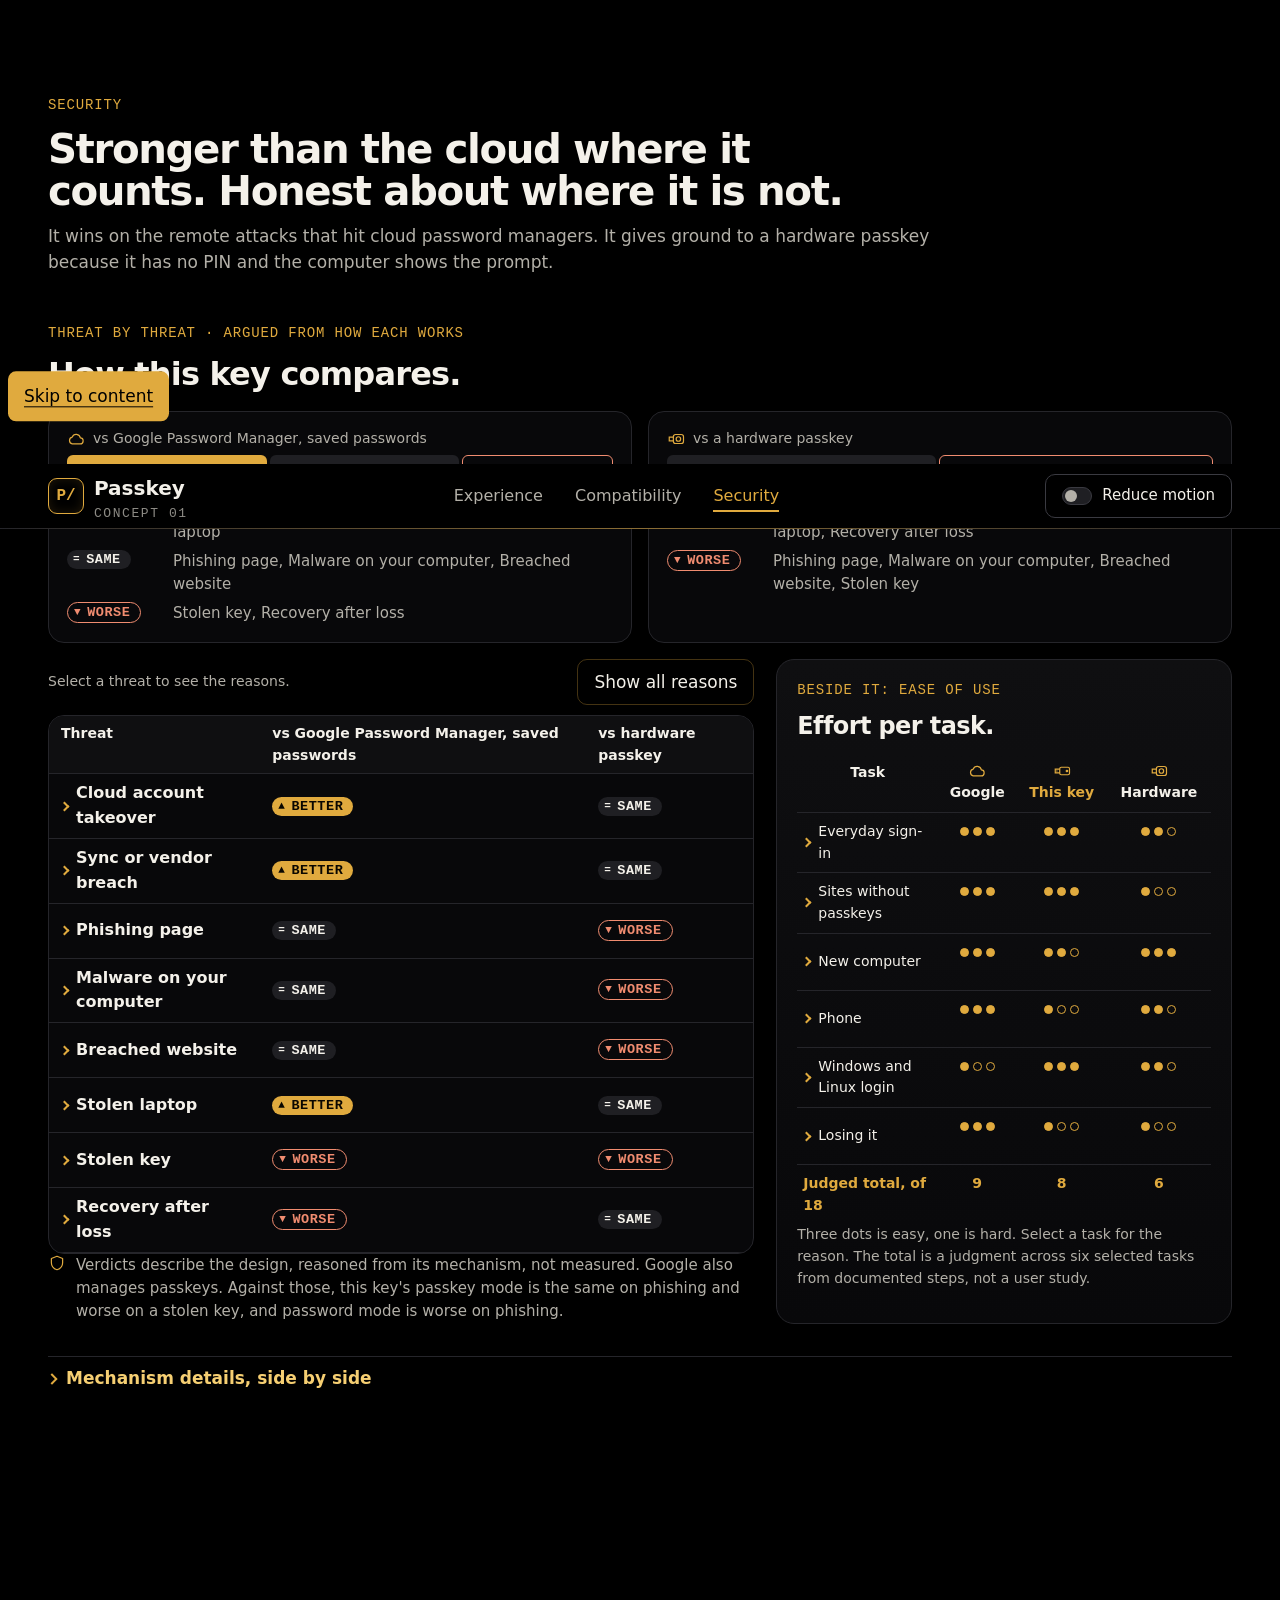
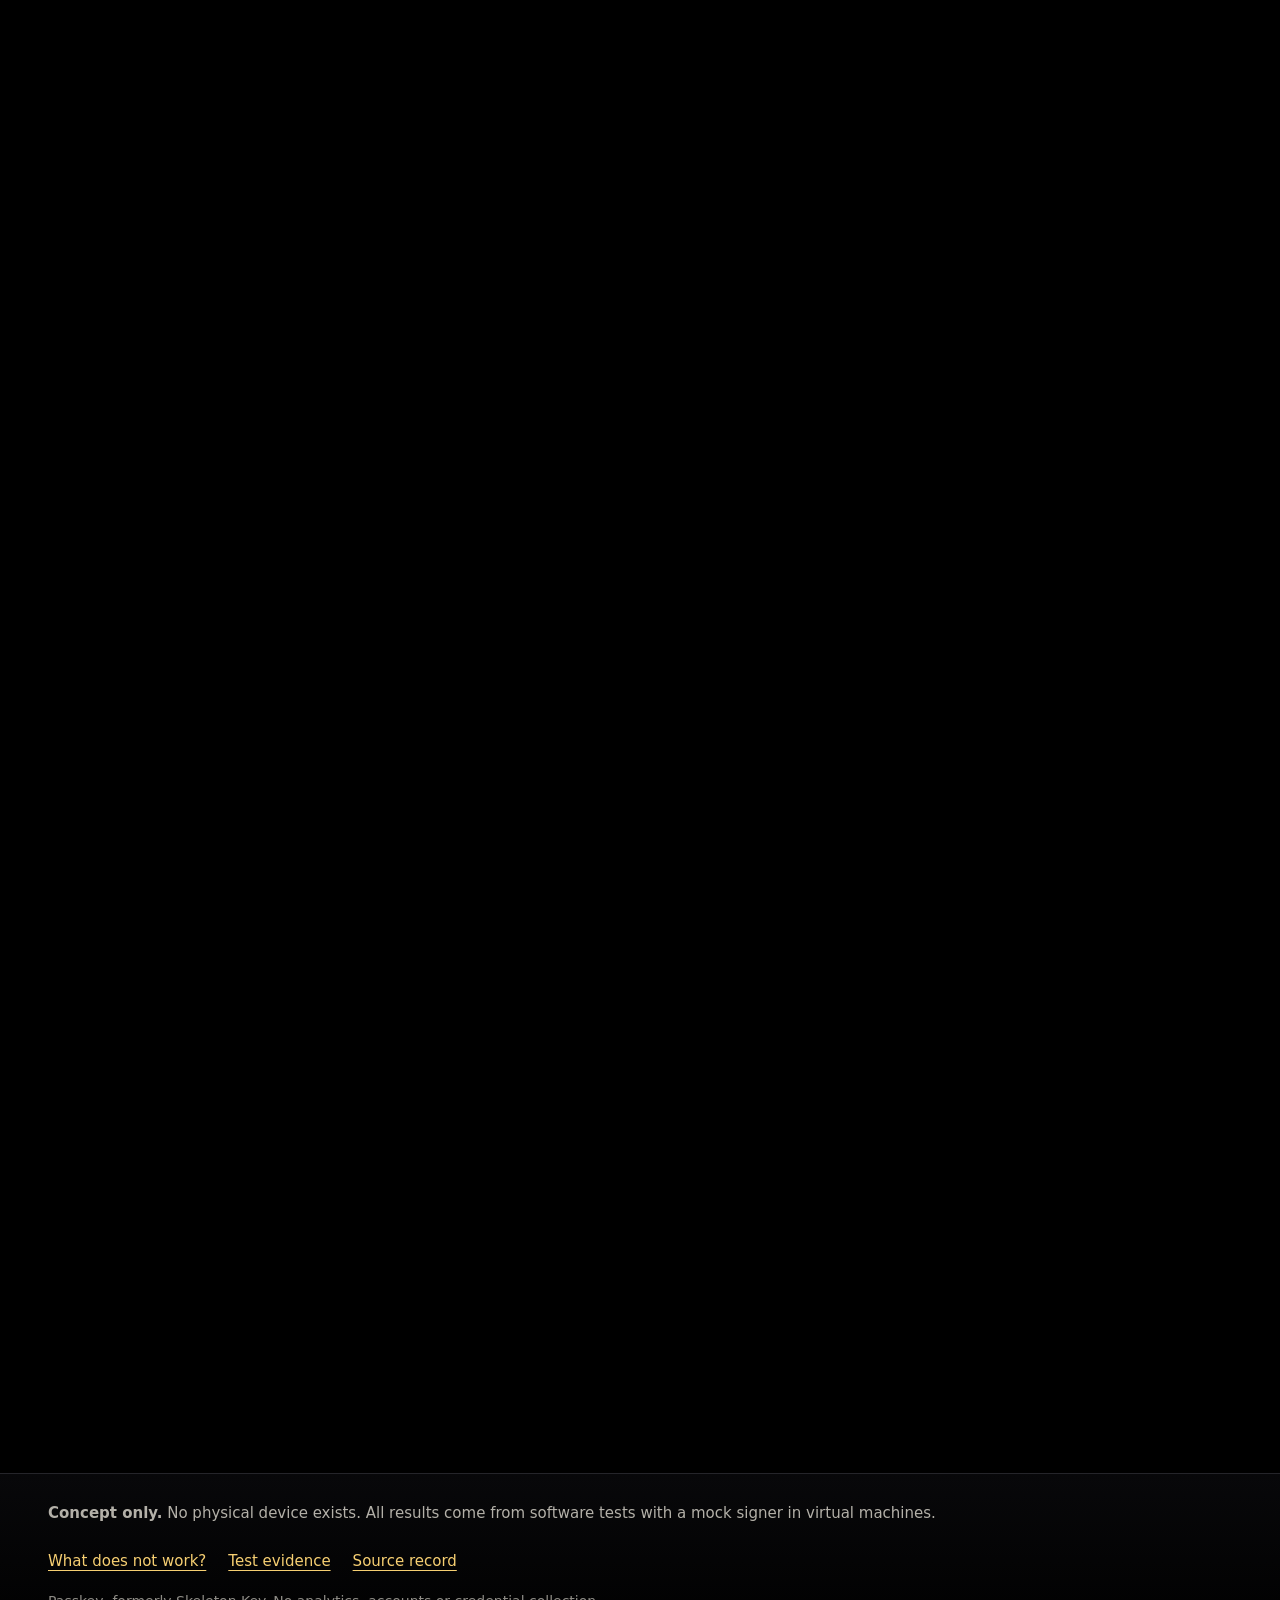
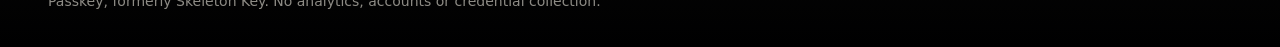
==== architecture.html @ d46071f1 "Publish reviewed Passkey concept site with gold USB favicon Co-Authored-By: GPT-6.1 Sol <noreply@ope" ====
<!doctype html>
<html lang="en"><head><meta charset="utf-8"><meta name="viewport" content="width=device-width,initial-scale=1"><meta name="color-scheme" content="dark"><meta http-equiv="Content-Security-Policy" content="default-src 'none'; img-src 'self' data:; style-src 'self'; script-src 'self' 'sha256-HjDVeatQqzeTIyRO6r7xPxtxih8Wdf2N7pAvuCn+iWc='; connect-src 'none'; base-uri 'none'; form-action 'none'"><title>Page moved | Passkey</title><meta name="description" content="This page has moved."><link rel="canonical" href="https://iankengott.github.io/passkey-site/security.html"><meta name="robots" content="noindex,follow"><meta property="og:type" content="website"><meta property="og:site_name" content="Passkey · Skeleton Key"><meta property="og:title" content="Page moved | Passkey"><meta property="og:description" content="This page has moved."><meta property="og:url" content="https://iankengott.github.io/passkey-site/security.html"><meta property="og:image" content="https://iankengott.github.io/passkey-site/assets/tiny.png"><meta property="og:image:alt" content="Proposed Passkey USB login assistant, formerly Skeleton Key"><meta name="twitter:card" content="summary_large_image"><meta name="twitter:title" content="Page moved | Passkey"><meta name="twitter:description" content="This page has moved."><meta name="twitter:image" content="https://iankengott.github.io/passkey-site/assets/tiny.png"><script type="application/ld+json">{"@context":"https://schema.org","@type":"WebPage","name":"Page moved | Passkey","url":"https://iankengott.github.io/passkey-site/security.html","description":"This page has moved."}</script><link rel="icon" type="image/svg+xml" href="assets/favicon.svg?v=1"><link rel="icon" type="image/png" sizes="32x32" href="assets/favicon-32.png?v=1"><link rel="shortcut icon" href="favicon.ico?v=1"><link rel="apple-touch-icon" sizes="180x180" href="assets/apple-touch-icon.png"><meta name="theme-color" content="#0a0a0c"><link rel="stylesheet" href="assets/site.css"><link rel="stylesheet" href="assets/data.css"><script src="assets/site.js" defer></script></head><body data-redirect="security.html#flow">
<svg class="sprite" aria-hidden="true" focusable="false"><defs>
<symbol id="i-win" viewBox="0 0 24 24"><path fill="currentColor" d="M3 5.2 10.6 4v7.4H3zm8.6-1.3L21 2.5v8.9h-9.4zM3 12.6h7.6V20L3 18.8zm8.6 0H21v8.9l-9.4-1.4z"/></symbol>
<symbol id="i-linux" viewBox="0 0 24 24"><g fill="none" stroke="currentColor" stroke-width="1.6" stroke-linejoin="round"><path d="M12 2.8c-2.3 0-3.6 1.9-3.6 4.3 0 1.6-.6 2.7-1.7 4.2-1.3 1.8-2.3 3.9-2.1 6.1.1 1.2.8 2.4 2.4 3 1.6.6 3 .9 5 .9s3.4-.3 5-.9c1.6-.6 2.3-1.8 2.4-3 .2-2.2-.8-4.3-2.1-6.1-1.1-1.5-1.7-2.6-1.7-4.2 0-2.4-1.3-4.3-3.6-4.3z"/><path d="M9.5 12.5c0 3 1 6 2.5 6s2.5-3 2.5-6"/></g><circle cx="10.5" cy="7" r=".9" fill="currentColor"/><circle cx="13.5" cy="7" r=".9" fill="currentColor"/><path fill="currentColor" d="M10.6 9h2.8L12 10.6z"/></symbol>
<symbol id="i-chrome" viewBox="0 0 24 24"><g fill="none" stroke="currentColor" stroke-width="1.6"><circle cx="12" cy="12" r="9"/><circle cx="12" cy="12" r="3.4"/><path d="M12 8.6h8.4M9.1 13.7 4.9 6.4M14.9 13.7l-4.2 7.2"/></g></symbol>
<symbol id="i-firefox" viewBox="0 0 24 24"><g fill="none" stroke="currentColor" stroke-width="1.6" stroke-linecap="round"><circle cx="12" cy="12" r="9"/><path d="M6.2 7.3c1.6-.3 2.9.2 3.6 1.2 1.6-1.7 4.6-1.4 6 .6 1.2 1.7 1 4.4-.8 5.8-2 1.6-5.2 1-6.3-1.3"/><path d="M9.8 8.5c-.6 1.1-.6 2.4.1 3.4"/></g></symbol>
<symbol id="i-apple" viewBox="0 0 24 24"><path fill="currentColor" d="M16.4 12.6c0-2.3 1.9-3.4 2-3.5-1.1-1.6-2.8-1.8-3.4-1.8-1.4-.1-2.8.9-3.5.9s-1.8-.8-3-.8C6.9 7.4 5 8.8 5 11.9c0 3.4 2.3 7.6 4 7.6.9 0 1.4-.6 2.6-.6s1.5.6 2.6.6c1.9 0 3.3-3.7 3.5-4.3-.1 0-1.9-.7-2.1-2.6zM14.3 5.8c.7-.9 1.2-2 1-3.2-1 .1-2.2.7-2.9 1.6-.6.7-1.2 1.9-1 3 1.1.1 2.2-.5 2.9-1.4z"/></symbol>
<symbol id="i-phone" viewBox="0 0 24 24"><g fill="none" stroke="currentColor" stroke-width="1.6"><rect x="6.5" y="2.5" width="11" height="19" rx="2.4"/><path d="M10.5 18.5h3"/></g></symbol>
<symbol id="i-disk" viewBox="0 0 24 24"><g fill="none" stroke="currentColor" stroke-width="1.6"><rect x="3.5" y="5" width="17" height="14" rx="2"/><circle cx="12" cy="12" r="3.2"/><path d="M12 8.8V5"/></g></symbol>
<symbol id="i-pin" viewBox="0 0 24 24"><g fill="none" stroke="currentColor" stroke-width="1.6"><rect x="4" y="9" width="16" height="11" rx="2"/><path d="M8 9V7a4 4 0 0 1 8 0v2"/><circle cx="9" cy="14.5" r=".6" fill="currentColor"/><circle cx="12" cy="14.5" r=".6" fill="currentColor"/><circle cx="15" cy="14.5" r=".6" fill="currentColor"/></g></symbol>
<symbol id="i-frame" viewBox="0 0 24 24"><g fill="none" stroke="currentColor" stroke-width="1.6"><rect x="3" y="4" width="18" height="16" rx="2"/><rect x="8" y="9" width="10" height="7" rx="1" stroke-dasharray="2 1.6"/></g></symbol>
<symbol id="i-key" viewBox="0 0 24 24"><g fill="none" stroke="currentColor" stroke-width="1.6"><rect x="9" y="7" width="13" height="10" rx="2"/><path d="M9 9.5H3v5h6"/><path d="M4.6 11h1.2M4.6 13h1.2"/><circle cx="18.6" cy="12" r="1" fill="currentColor"/></g></symbol>
<symbol id="i-hwkey" viewBox="0 0 24 24"><g fill="none" stroke="currentColor" stroke-width="1.6"><rect x="8.5" y="6" width="13.5" height="12" rx="3"/><path d="M8.5 9.5H3v5h5.5"/><circle cx="15.2" cy="12" r="3"/></g></symbol>
<symbol id="i-cloud" viewBox="0 0 24 24"><path fill="none" stroke="currentColor" stroke-width="1.6" stroke-linejoin="round" d="M7 18.5h10.2a4 4 0 0 0 .6-8 5.6 5.6 0 0 0-10.8-1A4.6 4.6 0 0 0 7 18.5z"/></symbol>
<symbol id="i-screen" viewBox="0 0 24 24"><g fill="none" stroke="currentColor" stroke-width="1.6"><rect x="3" y="4" width="18" height="12.5" rx="1.6"/><path d="M8.5 20h7M12 16.5V20"/></g></symbol>
<symbol id="i-globe" viewBox="0 0 24 24"><g fill="none" stroke="currentColor" stroke-width="1.6"><circle cx="12" cy="12" r="9"/><path d="M3 12h18M12 3c2.6 2.6 3.6 5.8 3.6 9s-1 6.4-3.6 9c-2.6-2.6-3.6-5.8-3.6-9s1-6.4 3.6-9z"/></g></symbol>
<symbol id="i-shield" viewBox="0 0 24 24"><path fill="none" stroke="currentColor" stroke-width="1.6" stroke-linejoin="round" d="M12 3 4.5 6v5.5c0 4.6 3.1 8 7.5 9.5 4.4-1.5 7.5-4.9 7.5-9.5V6z"/></symbol>
<symbol id="i-arrow" viewBox="0 0 24 24"><path fill="none" stroke="currentColor" stroke-width="1.8" stroke-linecap="round" stroke-linejoin="round" d="M4 12h15m-5-5 5 5-5 5"/></symbol>
<symbol id="i-back" viewBox="0 0 24 24"><path fill="none" stroke="currentColor" stroke-width="1.8" stroke-linecap="round" stroke-linejoin="round" d="M20 12H5m5-5-5 5 5 5"/></symbol>
<symbol id="i-turn" viewBox="0 0 24 24"><path fill="none" stroke="currentColor" stroke-width="1.6" stroke-linecap="round" d="M4.5 9.5C6 6 9 4.5 12 4.5c4.1 0 7.5 3.4 7.5 7.5M19.5 14.5C18 18 15 19.5 12 19.5c-4.1 0-7.5-3.4-7.5-7.5M4 5v4.6h4.6M20 19v-4.6h-4.6"/></symbol>
<symbol id="i-backup" viewBox="0 0 24 24"><g fill="none" stroke="currentColor" stroke-width="1.6" stroke-linejoin="round"><path d="M4 7c0-1.7 3.6-3 8-3s8 1.3 8 3-3.6 3-8 3-8-1.3-8-3z"/><path d="M4 7v10c0 1.7 3.6 3 8 3s8-1.3 8-3V7M4 12c0 1.7 3.6 3 8 3s8-1.3 8-3"/></g></symbol>
<symbol id="i-sign" viewBox="0 0 24 24"><g fill="none" stroke="currentColor" stroke-width="1.6" stroke-linecap="round" stroke-linejoin="round"><path d="M4 17c2.5 0 3-6 5-6s1.2 5 3 5 2-3 3.4-3 1.2 2 2.6 2"/><path d="M4 20.5h16"/></g></symbol>
<symbol id="i-dots" viewBox="0 0 24 24"><g fill="currentColor"><circle cx="5" cy="12" r="1.9"/><circle cx="12" cy="12" r="1.9"/><circle cx="19" cy="12" r="1.9"/></g></symbol>
</defs></svg><a class="skip" href="#main">Skip to content</a>
<header class="top"><div class="top-in"><a class="brand" href="index.html"><span class="brand-mark" aria-hidden="true">P/</span><span class="brand-word">Passkey<small>Concept 01</small></span></a><nav aria-label="Main"><a href="index.html">Experience</a><a href="compatibility.html">Compatibility</a><a href="security.html">Security</a></nav><div class="motion js-only"><button id="motion" type="button" aria-pressed="false" aria-describedby="motion-note"><span class="switch" aria-hidden="true"></span><span>Reduce motion</span></button><span id="motion-note" class="motion-note" hidden>Already reduced by your system setting.</span></div></div></header>
<main id="main"><div class="page-head"><p class="eyebrow">Moved</p><h1>This page has moved.</h1><p class="lead"><a href="security.html#flow">Continue to the current page</a>.</p></div></main>
<footer><div class="foot-in"><p><strong>Concept only.</strong> No physical device exists. All results come from software tests with a mock signer in virtual machines.</p><nav aria-label="Footer"><a href="compatibility.html#works">What does not work?</a><a href="security.html#evidence">Test evidence</a><a href="assets/sources.json">Source record</a></nav><p class="fine">Passkey, formerly Skeleton Key. No analytics, accounts or credential collection.</p></div></footer></body></html>
---- assets/site.css ----
/* Passkey concept site, round two. Hand-written, offline. Black, neutral greys, gold hairlines. */
:root{color-scheme:dark;--bg:#000;--s1:#08080a;--s2:#0f0f11;--s3:#161619;--s4:#1f1f23;--line:#25252a;--line2:#3a3a41;--ctl:#6b6b75;--text:#f4f1ea;--muted:#b3b0a8;--soft:#8d8b85;--gold:#e0aa3e;--gold-hi:#f6cf72;--gold-lo:#9a7224;--hair:rgba(224,170,62,.30);--hair2:rgba(224,170,62,.14);--worse:#f08c70;--mono:ui-monospace,"SF Mono","Cascadia Mono","JetBrains Mono",Menlo,Consolas,monospace;--sans:system-ui,-apple-system,"Segoe UI",Roboto,"Noto Sans",sans-serif;--ease:cubic-bezier(.2,.7,.2,1);--spring:cubic-bezier(.34,1.4,.5,1);--fast:160ms;--mid:320ms;--slow:700ms;--gut:clamp(16px,4vw,48px);--max:1320px;font-family:var(--sans);font-size:17px;line-height:1.55;background:var(--bg);color:var(--text);-webkit-text-size-adjust:100%}
*,*::before,*::after{box-sizing:border-box}
html{scroll-behavior:smooth;scroll-padding-top:84px}
body{margin:0;background:var(--bg);overflow-x:hidden}
a{color:var(--gold-hi);text-underline-offset:4px;text-decoration-thickness:1px;overflow-wrap:anywhere;transition:color var(--fast)}
a:hover{color:#fff}
h1,h2,h3,p,figure,ul,ol,dl{margin-top:0}
h1{font-size:clamp(30px,3.15vw,56px);line-height:1.04;letter-spacing:-.035em;font-weight:620;margin-bottom:18px;text-wrap:balance}
h2{font-size:clamp(25px,2.5vw,38px);line-height:1.12;letter-spacing:-.025em;font-weight:600;margin-bottom:14px;text-wrap:balance}
h3{font-size:19px;line-height:1.3;font-weight:620;margin-bottom:8px}
p{margin-bottom:14px}
.gold{color:var(--gold)}
.sr{position:absolute!important;width:1px;height:1px;overflow:hidden;clip:rect(0 0 0 0);white-space:nowrap}
.sprite{position:absolute;width:0;height:0;overflow:hidden}
.ico{width:22px;height:22px;flex:none;vertical-align:middle;color:var(--gold)}
.ico.sm{width:18px;height:18px}.ico.xs{width:14px;height:14px}.ico.big{width:34px;height:34px}
.eyebrow,.fig,.prompt-tag,.reg-id,.url,.rail-scale,.d-lbl{font-family:var(--mono)}
.eyebrow{display:flex;align-items:center;gap:10px;font-size:14px;letter-spacing:.06em;text-transform:uppercase;color:var(--gold);margin-bottom:12px}
.lead{font-size:clamp(17px,1.35vw,20px);color:var(--muted);max-width:60ch;margin-bottom:0}
.mini{font-size:14px;color:var(--muted)}
:focus-visible{outline:2px solid var(--gold-hi);outline-offset:3px;border-radius:6px}
.skip{position:fixed;z-index:50;top:8px;left:8px;padding:12px 16px;background:var(--gold);color:#000;border-radius:8px;transform:translateY(-200%)}
.skip:focus{transform:none}
.js-only{display:none!important}
.enhanced .js-only{display:revert!important}
.enhanced .seg.js-only,.enhanced .carousel-ctl.js-only,.enhanced .car-dots.js-only,.enhanced .reg-tools.js-only,.enhanced .foot-actions.js-only,.enhanced .tab-buttons.js-only,.enhanced .motion.js-only{display:flex!important}
.enhanced .hint.js-only,.enhanced .plug.js-only,.enhanced .hs.js-only{display:block!important}
[hidden]{display:none!important}

/* Buttons */
button{font:inherit;color:inherit;cursor:pointer;min-height:44px;padding:9px 16px;border-radius:10px;border:1px solid var(--ctl);background:var(--s3);transition:transform var(--fast) var(--ease),background-color var(--fast),border-color var(--fast),color var(--fast),box-shadow var(--fast)}
button:hover{border-color:var(--gold);background:var(--s4)}
button:active{transform:scale(.96)}
button.primary,button[aria-pressed=true],button[aria-selected=true]{background:var(--gold);border-color:var(--gold);color:#0a0700;font-weight:600}
button.primary:hover,button[aria-pressed=true]:hover{background:var(--gold-hi);box-shadow:0 0 0 4px var(--hair2)}
button:disabled{cursor:not-allowed;color:var(--soft);background:var(--s2);border-color:var(--ctl);box-shadow:none;transform:none}
.ghost{background:transparent;border-color:var(--hair)}
.icon-btn{display:inline-grid;place-items:center;width:44px;padding:0}
.link-btn{background:none;border:0;color:var(--gold-hi);text-decoration:underline;text-underline-offset:4px;padding:8px 4px;font-size:15px}
.link-btn:hover{background:none;color:#fff}
.seg{display:flex;flex-wrap:wrap;gap:4px;padding:4px;border:1px solid var(--line);border-radius:12px;background:var(--s1)}
.seg button{min-height:42px;padding:7px 14px;border-color:transparent;background:transparent;font-size:15px}
.seg button[aria-pressed=true]{background:var(--gold);color:#0a0700}
.seg .icon-btn{width:40px}

/* Header */
.top{position:sticky;top:0;z-index:20;background:rgba(0,0,0,.86);border-bottom:1px solid var(--line);backdrop-filter:saturate(1.2) blur(10px)}
.top::after{content:"";position:absolute;left:0;right:0;bottom:-1px;height:1px;background:linear-gradient(90deg,transparent,var(--gold),transparent);opacity:.55;transform-origin:left;animation:sweep 1.4s var(--ease) both}
.top-in{max-width:var(--max);margin:auto;padding:10px var(--gut);display:flex;align-items:center;gap:20px}
.brand{display:flex;align-items:center;gap:10px;color:var(--text);text-decoration:none;font-weight:650;font-size:20px;min-height:44px}
.brand-mark{display:grid;place-items:center;width:36px;height:36px;border:1px solid var(--gold);border-radius:9px;color:var(--gold);font:700 16px var(--mono);box-shadow:inset 0 0 12px var(--hair2)}
.brand-word small{display:block;font:500 12px/1 var(--mono);letter-spacing:.12em;color:var(--soft);text-transform:uppercase;margin-top:3px}
.top nav{display:flex;gap:4px;margin-left:auto;margin-right:auto}
.top nav a{position:relative;display:flex;align-items:center;min-height:44px;padding:8px 14px;border-radius:8px;color:var(--muted);text-decoration:none;font-size:16px}
.top nav a::after{content:"";position:absolute;left:14px;right:14px;bottom:6px;height:2px;background:var(--gold);transform:scaleX(0);transition:transform var(--mid) var(--ease)}
.top nav a:hover{color:var(--text)}
.top nav a:hover::after{transform:scaleX(.4)}
.top nav a[aria-current]{color:var(--gold)}
.top nav a[aria-current]::after{transform:scaleX(1)}
.motion{align-items:center;gap:8px;position:relative}
#motion{display:flex;align-items:center;gap:10px;font-size:15px;background:transparent;border-color:var(--line2)}
#motion[aria-pressed=true]{background:var(--s3);color:var(--text);font-weight:500;border-color:var(--gold)}
.switch{position:relative;width:30px;height:18px;border-radius:9px;background:var(--s4);border:1px solid var(--line2);transition:background-color var(--fast)}
.switch::after{content:"";position:absolute;top:2px;left:2px;width:12px;height:12px;border-radius:50%;background:var(--muted);transition:transform var(--mid) var(--spring),background-color var(--fast)}
#motion[aria-pressed=true] .switch{background:var(--gold-lo)}
#motion[aria-pressed=true] .switch::after{transform:translateX(12px);background:var(--gold-hi)}
.motion-note{position:absolute;right:0;top:100%;margin-top:4px;font-size:13px;color:var(--muted);white-space:nowrap}

/* Layout */
main{max-width:var(--max);margin:auto;padding:0 var(--gut)}
.band{padding:56px 0 8px;scroll-margin-top:72px}
.band.tight{padding-top:12px}
.band-head{max-width:860px}
.band-head p:not(.eyebrow){color:var(--muted);font-size:18px;max-width:70ch}
.band-row{display:flex;justify-content:space-between;align-items:end;gap:20px;flex-wrap:wrap;margin-bottom:18px}
.band-row h2{margin-bottom:0}
.more{display:inline-flex;align-items:center;gap:8px;min-height:44px;font-weight:550;text-decoration:none;border-bottom:1px solid var(--hair)}
.more .ico{transition:transform var(--mid) var(--ease)}
.more:hover .ico{transform:translateX(4px)}
.page-head{padding:44px 0 8px;max-width:900px}
.card{position:relative;background:linear-gradient(180deg,var(--s2),var(--s1));border:1px solid var(--line);border-radius:16px;padding:24px;min-width:0;transition:transform var(--mid) var(--ease),border-color var(--mid),box-shadow var(--mid)}
.card:hover{transform:translateY(-3px);border-color:var(--hair);box-shadow:0 18px 40px -24px rgba(224,170,62,.35)}
.card p{color:var(--muted)}
.cards{display:grid;gap:18px}
.two{grid-template-columns:repeat(2,minmax(0,1fr))}
.three{grid-template-columns:repeat(3,minmax(0,1fr))}
.limit{border-left:2px solid var(--gold);padding-left:12px}
details{border-top:1px solid var(--line);margin-top:18px}
summary{cursor:pointer;min-height:44px;display:flex;align-items:center;gap:10px;color:var(--gold-hi);font-weight:550;list-style:none}
summary::-webkit-details-marker{display:none}
summary::before{content:"";width:8px;height:8px;border-right:2px solid var(--gold);border-bottom:2px solid var(--gold);transform:rotate(-45deg);transition:transform var(--mid) var(--ease);flex:none}
details[open]>summary::before{transform:rotate(45deg)}
details[open]>:not(summary){animation:rise var(--mid) var(--ease) both}
.evidence ul{padding-left:18px}
.evidence li{margin-bottom:6px}
table{width:100%;border-collapse:collapse;text-align:left}
th,td{padding:10px 12px;border-bottom:1px solid var(--line);vertical-align:top}
caption{text-align:left;color:var(--muted);padding-bottom:8px}
pre{white-space:pre-wrap;overflow-wrap:anywhere;font:14px/1.6 var(--mono);color:var(--muted);background:var(--s1);border:1px solid var(--line);border-radius:10px;padding:14px}
img{max-width:100%;height:auto}

/* Hero */
.hero{display:grid;grid-template-columns:minmax(0,1.55fr) minmax(0,1fr);grid-template-areas:"copy concept" "stage stage";gap:12px 48px;align-items:end;padding:14px 0 0}
.hero-copy{grid-area:copy}
.hero-copy h1{margin-bottom:10px}
.hero-copy>*{animation:rise .8s var(--ease) both}
.hero-copy>:nth-child(2){animation-delay:.08s}.hero-copy>:nth-child(3){animation-delay:.16s}
.pulse-dot{width:8px;height:8px;border-radius:50%;background:var(--gold);box-shadow:0 0 0 0 var(--gold);animation:ping 2.4s ease-out infinite}
.concept{grid-area:concept;margin:0;padding:14px 16px 14px 18px;border:1px solid var(--hair);border-left:3px solid var(--gold);border-radius:12px;background:linear-gradient(90deg,rgba(224,170,62,.08),transparent);font-size:15px;color:var(--muted);animation:rise .8s .24s var(--ease) both}
.concept strong{display:block;color:var(--text);font-size:16px;margin-bottom:2px}
.stage{grid-area:stage;display:grid;grid-template-columns:minmax(0,1.22fr) minmax(0,1fr);grid-template-areas:"viewer screen" "route route";gap:12px;margin-top:4px}

/* Device viewer */
.viewer{grid-area:viewer;position:relative;display:flex;flex-direction:column;min-width:0;border:1px solid var(--line);border-radius:20px;background:radial-gradient(120% 90% at 40% 55%,#17140d 0%,#0a0a0b 45%,#000 100%);overflow:hidden;cursor:grab;touch-action:pan-y;user-select:none;-webkit-user-select:none;animation:fade 1s var(--ease) both}
.viewer::before{content:"";position:absolute;inset:-32px;background-image:linear-gradient(var(--hair2) 1px,transparent 1px),linear-gradient(90deg,var(--hair2) 1px,transparent 1px);background-size:32px 32px;mask-image:radial-gradient(70% 70% at 50% 50%,#000 30%,transparent 100%);-webkit-mask-image:radial-gradient(70% 70% at 50% 50%,#000 30%,transparent 100%);animation:grid 18s linear infinite;pointer-events:none}
.viewer.dragging{cursor:grabbing}
.viewer:focus-visible{outline-offset:-3px;border-radius:20px}
.viewer-top{position:relative;display:flex;justify-content:space-between;gap:12px;padding:14px 18px 0;font-size:14px;color:var(--soft)}
.fig{letter-spacing:.06em}
.hint{color:var(--gold);font-family:var(--mono);animation:nudge 2.6s ease-in-out infinite}
.hint .ico{margin-right:6px}
.viewer.touched .hint{animation:none;opacity:.6}
.views{position:relative;display:grid;flex:1;align-items:center;perspective:1400px;margin:0 6px}
.view{grid-area:1/1;position:relative;width:100%;transition:transform .6s var(--ease),opacity .45s var(--ease),visibility 0s linear .6s;transform-origin:50% 50%}
.view:not(.is-active){opacity:0;visibility:hidden;transform:rotateY(75deg) scale(.86);pointer-events:none}
.view.before:not(.is-active){transform:rotateY(-75deg) scale(.86)}
.view.is-active{visibility:visible;transition:transform .6s var(--ease),opacity .45s var(--ease),visibility 0s}
.draw{display:block;width:100%;height:100%;overflow:visible}
.draw text{font-family:var(--mono);fill:var(--gold)}
.trace{fill:none;stroke:var(--gold);stroke-width:1.4;stroke-opacity:.38;stroke-dasharray:10 16;animation:dash 6s linear infinite}
.trace.t1{animation-duration:8s}.trace.t2{animation-duration:7s;animation-direction:reverse}.trace.t3{animation-duration:9s}
.via{fill:#000;stroke:var(--gold);stroke-opacity:.6;stroke-width:1.4}
.pc-side{stroke:var(--hair);stroke-width:1}
.pc-top{stroke:none}
.socket{fill:#000;stroke:var(--gold);stroke-width:1.6;stroke-linejoin:round}
.socket-tongue{fill:#1d1d21;stroke:var(--hair);stroke-width:1}
.iso-label{fill:var(--gold);opacity:.7;letter-spacing:.08em}
.dims line{stroke:var(--gold);stroke-opacity:.55;stroke-width:1.2}
.dims text{opacity:.9;font-size:21px}
.draw-iso .dims text{font-size:1.35px}
.dims{transition:opacity .4s}
.viewer.plugged .draw-iso .dims{opacity:0}
.shadow{fill:#000;opacity:.85}
.board-top{stroke:var(--hair);stroke-width:1}
.board-side{fill:#0b0b0d;stroke:var(--hair);stroke-width:1}
.board-end{fill:#09090a;stroke:var(--hair);stroke-width:1}
.contact{stroke:#f8dc93;stroke-width:.6;stroke-opacity:.6}
.cap-side{fill:#0e0e10;stroke:rgba(224,170,62,.55);stroke-width:1.1;stroke-linejoin:round}
.cap-end{fill:#0a0a0b;stroke:rgba(224,170,62,.55);stroke-width:1.1;stroke-linejoin:round}
.cap-bevel{fill:#26262b;stroke:none}
.cap-bevel2{fill:#1c1c20;stroke:none}
.cap-top{stroke:rgba(246,207,114,.7);stroke-width:1.2;stroke-linejoin:round}
.engrave{fill:#3b3b42;letter-spacing:.35px;font-weight:700}
.led{fill:#fff1c8}
.led-glow{transform-box:fill-box;transform-origin:center;animation:glow 2.6s ease-in-out infinite}
.viewer.plugged .led-glow{animation-duration:.9s}
.key{animation:keyin 1.1s .15s var(--ease) both,float 6s 1.3s ease-in-out infinite}
.key-body{transition:transform .9s cubic-bezier(.55,0,.25,1)}
.viewer.plugged .key{animation:none}
.viewer[data-focus=contacts] .contacts{filter:drop-shadow(0 0 6px rgba(246,207,114,.9))}
.viewer[data-focus=cover] .cap-top,.viewer[data-focus=chip] .cap-top{stroke:var(--gold-hi);stroke-width:2.2}
.plan-body{fill:#0f0f11;stroke:rgba(246,207,114,.75);stroke-width:1.5}
.plan-tongue{stroke:var(--hair);stroke-width:1}
.hatch{stroke:var(--gold);stroke-opacity:.22;stroke-width:1.2}
.center{stroke:var(--gold);stroke-opacity:.35;stroke-dasharray:16 5 3 5}
.well{fill:#050506;stroke:var(--gold);stroke-width:1.4}
.pad{fill:url(#g-gold);fill:var(--gold)}
.plan-note{font-size:19px;letter-spacing:.1em;opacity:.85}
.arrowhead{fill:var(--gold);fill-opacity:.7}
.ground{stroke:var(--line2);stroke-dasharray:4 6}
.side-board{fill:#141416;stroke:var(--hair);stroke-width:1.2}
.side-cap{fill:#1d1d21;stroke:rgba(246,207,114,.75);stroke-width:1.4}
.side-contact{fill:var(--gold)}
.side-led{stroke:var(--gold-hi);stroke-width:3;stroke-dasharray:3 3}
.hs{position:absolute;width:44px;height:44px;margin:-22px 0 0 -22px;padding:0;border:0;border-radius:50%;background:transparent;cursor:pointer;z-index:2}
.hs::before{content:"";position:absolute;inset:17px;border-radius:50%;background:var(--gold-hi);box-shadow:0 0 0 2px rgba(0,0,0,.8),0 0 12px rgba(246,207,114,.9);transition:transform var(--mid) var(--spring)}
.hs-iso-led::before{background:transparent;box-shadow:0 0 0 2px var(--gold-hi)}
.hs::after{content:"";position:absolute;inset:8px;border-radius:50%;border:1.5px solid var(--gold-hi);animation:ring 2.2s ease-out infinite}
.hs:hover,.hs:active{background:transparent;transform:none}
.hs:hover::before,.hs[aria-expanded=true]::before{transform:scale(1.35)}
.hs[aria-expanded=true]::after{border-color:#fff;animation-duration:1.2s}
.viewer.plugged .hs{opacity:0;pointer-events:none;transition:opacity .3s}
.plug{position:absolute;z-index:3;transform:translate(-50%,-50%);display:flex;white-space:nowrap;align-items:center;gap:8px;min-height:46px;padding:10px 18px;border-radius:999px;border:1px solid var(--gold);background:var(--gold);color:#0a0700;font-weight:650;box-shadow:0 10px 30px -10px rgba(224,170,62,.8);transition:opacity .35s,transform var(--mid) var(--spring)}
.plug:hover{background:var(--gold-hi);transform:translate(-50%,-50%) scale(1.05)}
.plug:active{transform:translate(-50%,-50%) scale(.95)}
.plug .ico{color:#0a0700;transform:rotate(-30deg)}
.plug-ring{position:absolute;inset:-6px;border-radius:999px;border:1.5px solid var(--gold);animation:ring2 2.2s ease-out infinite;pointer-events:none}
.viewer.plugged .plug,.viewer:not([data-view=iso]) .plug{opacity:0;pointer-events:none;transform:translate(-50%,-50%) scale(.8)}
.viewer-bar{position:relative;display:flex;justify-content:space-between;align-items:center;gap:10px;flex-wrap:wrap;padding:0 14px}
.viewer-bar .seg{background:rgba(8,8,10,.8)}
.hotspot-info{position:relative;margin:10px 14px 14px;padding:10px 14px;min-height:72px;border:1px solid var(--line);border-radius:12px;background:rgba(10,10,11,.88);font-size:15px;color:var(--muted);transition:border-color var(--mid)}
.hotspot-info.on{border-color:var(--hair)}
.hi-title{display:block;color:var(--gold);font-weight:600;font-size:15px}
.hotspot-info.flash .hi-text,.hotspot-info.flash .hi-title{animation:rise .35s var(--ease) both}
.noscript-spots{position:relative;font-size:14px;color:var(--muted);padding:0 18px 12px 34px}

/* Demo screen */
.screen{grid-area:screen;display:flex;flex-direction:column;min-width:0;border:1px solid var(--line2);border-radius:20px;background:#0c0c0e;overflow:hidden;box-shadow:0 30px 60px -30px rgba(0,0,0,.9);animation:fade 1s .25s var(--ease) both}
.screen-bar{display:flex;align-items:center;gap:10px;padding:10px 12px;border-bottom:1px solid var(--line);background:var(--s2)}
.lights{display:flex;gap:6px}.lights i{width:10px;height:10px;border-radius:50%;background:#2c2c31}
.url{display:flex;align-items:center;gap:6px;flex:1;min-width:0;padding:6px 10px;border-radius:8px;background:#000;color:var(--muted);font-size:14px;white-space:nowrap;overflow:hidden;text-overflow:ellipsis}
.mode-seg{padding:3px}
.mode-seg button{min-height:38px;padding:5px 11px;font-size:14px}
.site{position:relative;flex:1;padding:16px 22px 10px;min-height:330px}
.site-brand{font:600 15px var(--mono);color:var(--muted);letter-spacing:.04em;margin-bottom:8px}
.site-brand span{color:var(--gold)}
.site-title{font-size:26px;margin-bottom:12px}
.field{position:relative;border:1px solid var(--ctl);border-radius:10px;padding:8px 12px;margin-bottom:10px;background:#050506;transition:border-color var(--mid),box-shadow var(--mid)}
.field span{display:block;font-size:13px;color:var(--muted)}
.field output{display:block;font:16px/1.6 var(--mono);overflow-wrap:anywhere;min-height:26px}
.field-key{position:absolute;right:10px;top:50%;transform:translateY(-50%);display:grid;place-items:center;width:34px;height:34px;border-radius:8px;border:1px solid var(--hair)}
.demo[data-state=review] .cred{border-color:var(--gold);box-shadow:0 0 0 4px var(--hair2)}
.demo .cred.filled{animation:fillflash 1s var(--ease)}
.demo[data-state=released] .cred output,.demo[data-state=complete] .cred output{color:var(--gold-hi)}
.site-btn{width:100%;margin-top:4px;font-weight:600}
.site-btn:not(:disabled){background:var(--text);color:#000;border-color:var(--text)}
.site-btn:not(:disabled):hover{background:#fff}
.prompt{position:absolute;left:14px;right:14px;top:84px;bottom:10px;display:flex;flex-direction:column;justify-content:center;z-index:4;padding:14px 16px;border:1px solid var(--gold);border-radius:14px;background:linear-gradient(180deg,#17130a,#0c0b08);box-shadow:0 24px 50px -16px #000,0 0 0 1px rgba(0,0,0,.6),0 0 40px -12px rgba(224,170,62,.45);animation:pop .5s .55s var(--spring) both}
.refusal{animation-delay:.1s;border-color:var(--worse);background:linear-gradient(180deg,#1a0f0b,#0c0908)}
.refusal .prompt-tag{color:var(--worse)}
.prompt-tag{display:flex;align-items:center;gap:6px;font-size:13px;letter-spacing:.08em;color:var(--gold);margin-bottom:6px}
.prompt-q{font-size:17px;font-weight:600;color:var(--text);margin-bottom:8px}
.prompt dl{display:grid;grid-template-columns:auto 1fr;gap:2px 12px;font-size:14px;margin-bottom:10px}
.prompt dt{color:var(--muted)}
.prompt dd{margin:0}
.prompt-actions{display:flex;gap:8px}
.prompt-actions button{flex:1}
.prompt-foot{font-size:13px;color:var(--muted);margin:8px 0 0}
.screen-foot{border-top:1px solid var(--line);padding:10px 14px 12px;background:var(--s1)}
#demo-status{min-height:46px;font-size:15px;color:var(--muted);margin-bottom:8px;padding-left:10px;border-left:2px solid var(--gold)}
.foot-actions{flex-wrap:wrap;align-items:center;gap:8px}

/* Route bar and flow */
.route{grid-area:route;list-style:none;margin:0;padding:9px 16px;display:grid;grid-template-columns:auto minmax(24px,1fr) auto minmax(24px,1fr) auto;align-items:center;gap:14px;border:1px solid var(--line);border-radius:16px;background:var(--s1)}
.node{display:flex;align-items:center;gap:10px;min-width:0}
.node .ico{width:36px;height:36px;padding:7px;border:1px solid var(--hair);border-radius:10px;background:#000;transition:box-shadow var(--mid),border-color var(--mid)}
.node strong{display:block;font-size:15px}
.node small{display:block;font-size:13px;color:var(--muted);line-height:1.3}
.node.lit .ico{border-color:var(--gold);box-shadow:0 0 0 4px var(--hair2),0 0 18px rgba(224,170,62,.5)}
.wire{position:relative;height:2px;background:repeating-linear-gradient(90deg,var(--line2) 0 8px,transparent 8px 14px);background-size:28px 2px;animation:wire 1.6s linear infinite}
.wire::after{content:"";position:absolute;inset:0;background:var(--gold);transform:scaleX(0);transform-origin:left;transition:transform .5s var(--ease)}
.wire.lit::after{transform:scaleX(1)}
.wire.lit.rev::after{transform-origin:right}
.pkt{position:absolute;top:50%;left:0;width:12px;height:12px;margin:-6px 0 0 -6px;border-radius:50%;background:var(--gold-hi);box-shadow:0 0 0 3px rgba(246,207,114,.25),0 0 16px var(--gold);opacity:0}
.pkt.back{background:#000;border:2px solid var(--gold-hi)}
.route.go .w1 .pkt:not(.back){animation:travel .7s var(--ease) both}
.route.go2 .w1 .pkt:not(.back){animation:travel .7s var(--ease) both}
.route.go2 .w2 .pkt:not(.back){animation:travel .7s .6s var(--ease) both}
.route.gopk .w2 .back{animation:travelback .6s var(--ease) both}
.route.gopk .w1 .back{animation:travelback .6s .5s var(--ease) both}
.route.gopk .w1 .pkt:not(.back){animation:travel .6s 1.1s var(--ease) both}
.route.gopk .w2 .pkt:not(.back){animation:travel .6s 1.6s var(--ease) both}
.flow{position:relative;padding-top:44px}
.route.big{position:relative;padding:22px 24px;background:transparent;border:0}
.route.big .node .ico{width:52px;height:52px;padding:11px}
.route.big .node strong{font-size:17px}
.route.big .node small{font-size:14px}
.flow[data-flow=password] .w1 .pkt:not(.back){animation:loopA 4s var(--ease) infinite}
.flow[data-flow=password] .w2 .pkt:not(.back){animation:loopB 4s var(--ease) infinite}
.flow[data-flow=passkey] .w2 .back{animation:loopP1 5s var(--ease) infinite}
.flow[data-flow=passkey] .w1 .back{animation:loopP2 5s var(--ease) infinite}
.flow[data-flow=passkey] .w1 .pkt:not(.back){animation:loopP3 5s var(--ease) infinite}
.flow[data-flow=passkey] .w2 .pkt:not(.back){animation:loopP4 5s var(--ease) infinite}
.flow-note{color:var(--muted);margin:14px 0 0;max-width:80ch;min-height:52px}

/* Spectrum */
.spectrum{display:grid;gap:26px;margin:28px 0 18px;padding:28px 28px 18px;border:1px solid var(--line);border-radius:20px;background:linear-gradient(180deg,var(--s2),#000)}
.track-head{display:flex;align-items:baseline;gap:14px;flex-wrap:wrap}
.track-head h3{margin:0;font-size:18px}
.track-head span{color:var(--muted);font-size:15px}
.rail{position:relative;height:6px;margin:56px 0 0;border-radius:3px;background:var(--s4);overflow:hidden}
.rail-fill{position:absolute;inset:0;background:linear-gradient(90deg,#3a3a41,var(--gold-lo) 55%,var(--gold-hi));transform-origin:left;transition:transform 1.4s var(--ease)}
.marks{position:relative;list-style:none;margin:0;padding:0;height:64px;margin-top:-6px}
.marker{position:absolute;top:0;left:var(--pos);transition:left 1.4s var(--spring)}
.pin-dot{position:absolute;left:-14px;top:-11px;width:28px;height:28px;display:grid;place-items:center;border-radius:50%;background:#000;border:2px solid var(--muted)}
.pin-dot .ico{color:var(--muted)}
.marker.ours .pin-dot .ico{color:#0a0700}
.mk-label{position:absolute;top:24px;left:0;transform:translateX(-50%);display:flex;align-items:center;gap:6px;white-space:nowrap;font-size:15px;color:var(--muted)}
.marker.end .mk-label{transform:translateX(-92%)}
.marker.ours .pin-dot{border-color:var(--gold);background:var(--gold);box-shadow:0 0 0 6px var(--hair2),0 0 22px var(--gold);animation:ping2 2.4s ease-out infinite}
.marker.ours .mk-label{top:-62px;color:var(--text);font-weight:650;padding:6px 12px;border:1px solid var(--gold);border-radius:999px;background:#0e0b05}
.rail-scale{display:flex;justify-content:space-between;font-size:13px;color:var(--soft);letter-spacing:.08em;text-transform:uppercase}
.argued{display:flex;gap:10px;align-items:flex-start;color:var(--muted);font-size:15px;max-width:90ch}
.argued strong{color:var(--text)}

/* Carousel */
.carousel{position:relative}
.track{list-style:none;margin:0;padding:4px 2px 10px;display:grid;grid-auto-flow:column;grid-auto-columns:calc((100% - 36px)/3);gap:18px;overflow-x:auto;scroll-snap-type:x mandatory;scroll-behavior:smooth;scrollbar-width:none;overscroll-behavior-x:contain}
.track::-webkit-scrollbar{display:none}
.slide{scroll-snap-align:start;min-width:0;transition:opacity var(--slow) var(--ease),transform var(--slow) var(--ease)}
.enhanced .slide:not(.on){opacity:.45;transform:scale(.96)}
.slide article{height:100%;padding:24px;border:1px solid var(--line);border-radius:18px;background:linear-gradient(160deg,var(--s3),var(--s1) 60%);transition:border-color var(--mid),transform var(--mid) var(--ease)}
.slide article:hover{border-color:var(--hair);transform:translateY(-3px)}
.slide-ico{display:inline-grid;place-items:center;width:58px;height:58px;border:1px solid var(--hair);border-radius:14px;margin-bottom:16px;background:#000}
.slide p{color:var(--muted);font-size:16px}
.slide-ev{display:flex;gap:8px;align-items:center;font-size:14px!important;color:var(--gold)!important;margin:0}
.carousel-ctl{gap:8px}
.car-dots{justify-content:center;gap:2px;margin-top:4px}
.car-dots button{width:44px;min-height:40px;padding:0;border:0;background:transparent;display:grid;place-items:center}
.car-dots button::before{content:"";width:8px;height:8px;border-radius:4px;background:var(--line2);transition:width var(--mid) var(--ease),background-color var(--mid)}
.car-dots button[aria-current=true]::before{width:26px;background:var(--gold)}
.car-dots button:hover{background:transparent}
.shot figure{margin:0;height:100%;padding:10px;border:1px solid var(--line);border-radius:14px;background:var(--s1)}
.shot img{display:block;width:100%;height:170px;object-fit:contain;background:#000;border-radius:8px}
.shot figcaption{font-size:14px;color:var(--muted);margin-top:8px}

/* Works with */
.wd{display:grid;grid-template-columns:1fr 1fr;gap:18px}
.wd-col{padding:22px 24px;border:1px solid var(--line);border-radius:18px;background:var(--s1)}
.wd-col.yes{border-top:2px solid var(--gold)}
.wd-col.no{border-top:2px solid var(--worse)}
.wd-col h3{display:flex;gap:8px;align-items:center;font-size:17px;text-transform:uppercase;letter-spacing:.06em;font-family:var(--mono);margin-bottom:12px}
.wd-col.no h3,.wd-col.no h3 .ico{color:var(--worse)}
.wd-col ul{list-style:none;margin:0;padding:0;display:grid;gap:4px}
.wd-col li{display:flex;gap:14px;align-items:center;padding:8px 6px;border-radius:10px;transition:background-color var(--fast),transform var(--mid) var(--ease)}
.wd-col li:hover{background:var(--s3);transform:translateX(4px)}
.wd-col li .ico{width:30px;height:30px}
.wd-col.no li .ico{color:var(--muted)}
.wd-col strong{display:block;font-size:16px}
.wd-col small{display:block;color:var(--muted);font-size:14px}
.untested{display:flex;gap:10px;align-items:center;margin-top:14px;color:var(--muted);font-size:15px}

/* Status chips */
.st{display:inline-grid;grid-template-columns:auto auto;align-items:center;column-gap:6px;row-gap:0;padding:4px 11px;border-radius:14px;font-size:14px;font-weight:500;line-height:1.35;border:1px solid var(--line2);color:var(--muted);white-space:nowrap}
.st i{width:9px;height:9px;border-radius:50%;flex:none}
.st small{grid-column:2;font-size:13px;font-weight:400;color:var(--soft);white-space:normal;line-height:1.3;padding-bottom:2px}
.st-vm{border-color:var(--hair);background:rgba(224,170,62,.10);color:var(--gold-hi)}
.st-vm i{background:var(--gold)}
.st-lab{border-color:var(--hair);color:var(--gold-hi)}
.st-lab i{border:2px solid var(--gold);background:linear-gradient(90deg,var(--gold) 50%,transparent 50%)}
.st-refused{color:var(--text);border-color:#6a6a72}
.st-refused i{border:2px solid var(--text);background:linear-gradient(45deg,transparent 44%,var(--text) 44% 56%,transparent 56%)}
.st-untested{border-style:dashed}
.st-untested i{border:2px solid var(--muted)}
.st-out{color:var(--soft);border-color:var(--line)}
.st-out i{height:2px;border-radius:1px;background:var(--soft)}
.st-na{color:var(--soft);border-color:transparent}
.st-na i{display:none}
.legend{list-style:none;padding:0;margin:16px 0 0;display:flex;flex-wrap:wrap;gap:10px 22px}
.legend li{display:flex;gap:8px;align-items:center;font-size:14px;color:var(--muted);max-width:420px}
.legend .st{flex:none}

/* Tables: matrix, threats, ease, props */
.table-scroll{overflow-x:auto;border:1px solid var(--line);border-radius:16px;background:var(--s1)}
.matrix th,.matrix td{padding:10px 12px}
.matrix thead th{position:sticky;top:0;background:var(--s2);font:600 14px var(--sans);color:var(--text);white-space:nowrap}
.matrix thead th .ico{margin-right:6px}
.matrix tbody th{font-weight:500;font-size:15px;min-width:200px}
.matrix .grp th{background:#000;color:var(--gold);font:600 13px var(--mono);letter-spacing:.1em;text-transform:uppercase;padding-top:14px}
.matrix tbody tr:not(.grp){transition:background-color var(--fast)}
.matrix tbody tr:not(.grp):hover{background:var(--s3)}
.col-pick{margin-bottom:12px}
.enhanced .col-pick.js-only{display:none!important}
.sec-grid{display:grid;grid-template-columns:minmax(0,1.9fr) minmax(0,1fr);gap:22px;align-items:start}
.tallies{display:grid;grid-template-columns:1fr 1fr;gap:12px 22px;margin-bottom:14px}
.tl-name{display:flex;gap:8px;align-items:center;font-size:14px;color:var(--muted);margin-bottom:6px}
.tally{display:flex;gap:3px;height:30px}
.tl{display:flex;align-items:center;justify-content:center;min-width:0;padding:0 6px;border-radius:6px;font-size:13px;white-space:nowrap;overflow:hidden;transform-origin:left;transition:transform 1s var(--ease)}
.tl-better{background:var(--gold);color:#0a0700;font-weight:650}
.tl-same{background:var(--s4);color:var(--text)}
.tl-worse{background:transparent;border:1px solid var(--worse);color:var(--worse)}
.threats th,.threats td{padding:9px 12px}
.threats thead th{background:var(--s2);font-size:14px;color:var(--text)}
.threats tbody th{width:30%}
.threats tbody th strong{display:block;font-size:16px}
.threats tbody th span{display:block;font-size:14px;color:var(--muted);font-weight:400}
.threats tbody th em{display:inline-block;margin-top:4px;font:normal 12px var(--mono);color:var(--soft);text-transform:uppercase;letter-spacing:.06em}
.threats td{font-size:15px}
.threats tbody tr{transition:background-color var(--fast)}
.threats tbody tr:hover{background:var(--s3)}
.vd{display:inline-flex;align-items:center;gap:6px;padding:2px 10px 2px 6px;border-radius:999px;font:650 13px var(--mono);letter-spacing:.04em;text-transform:uppercase;margin-bottom:4px}
.vd i::before{display:block;font-style:normal;font-size:11px;line-height:1}
.vd-better{background:var(--gold);color:#0a0700}
.vd-better i::before{content:"▲"}
.vd-same{background:var(--s4);color:var(--text)}
.vd-same i::before{content:"="}
.vd-worse{border:1px solid var(--worse);color:var(--worse)}
.vd-worse i::before{content:"▼"}
.why{display:block;color:var(--muted);font-size:14.5px;line-height:1.4}
.ease{position:sticky;top:84px;padding:20px;border:1px solid var(--line);border-radius:18px;background:linear-gradient(180deg,var(--s2),var(--s1))}
.ease h2{font-size:24px}
.ease-t th,.ease-t td{padding:8px 6px;font-size:14px}
.ease-t thead th{font-weight:600;text-align:center}
.ease-t thead th .ico{display:block;margin:0 auto 2px}
.ease-t thead th.ours{color:var(--gold)}
.ease-t tbody th{font-weight:500;color:var(--text);width:28%}
.ease-t td{text-align:center}
.ease-t td .why{font-size:12.5px;margin-top:2px}
.ease-t tfoot th,.ease-t tfoot td{border-bottom:0;font-weight:650;color:var(--gold)}
.ease .table-scroll{border:0;background:transparent}
.dots{display:inline-flex;gap:4px}
.dots i{width:9px;height:9px;border-radius:50%;border:1.5px solid var(--gold);transition:background-color .4s}
.dots.d1 i:nth-child(-n+1),.dots.d2 i:nth-child(-n+2),.dots.d3 i{background:var(--gold)}
.props-t th,.props-t td{font-size:14.5px}
.props-t thead th{position:sticky;top:0;background:var(--s2)}
.props-t td{color:var(--muted)}
.props .table-scroll{max-height:460px}
.sources{display:flex;flex-wrap:wrap;gap:6px 20px;list-style:none;padding:0;margin:14px 0 0;font-size:14px}

/* Charts */
.charts{display:grid;grid-template-columns:minmax(0,1.1fr) minmax(0,1fr) minmax(0,1.1fr);gap:18px}
.chart{margin:0;padding:22px;border:1px solid var(--line);border-radius:18px;background:var(--s1);transition:border-color var(--mid),transform var(--mid) var(--ease)}
.chart:hover{border-color:var(--hair);transform:translateY(-3px)}
.chart figcaption{margin-bottom:16px}
.chart figcaption strong{display:block;font-size:17px}
.chart figcaption span{font-size:14px;color:var(--muted)}
.donut-wrap{display:flex;gap:18px;align-items:center}
.donut{width:150px;height:150px;flex:none;transform:rotate(-90deg)}
.donut text{transform:rotate(90deg);transform-origin:64px 64px}
.ring{fill:none;stroke:var(--s4);stroke-width:16}
.dseg{fill:none;stroke-width:16;stroke-dasharray:var(--dash);stroke-dashoffset:var(--off);transition:stroke-dasharray 1.3s var(--ease)}
.dseg-0{stroke:var(--gold)}.dseg-1{stroke:var(--gold-lo)}.dseg-2{stroke:#55555d}
.d-num{fill:var(--text);font:700 26px var(--sans)}
.d-lbl{fill:var(--muted);font-size:9px;letter-spacing:.14em}
.d-legend{list-style:none;margin:0;padding:0;display:grid;gap:8px;font-size:14px}
.d-legend li{display:grid;grid-template-columns:14px 1fr auto;gap:2px 8px;align-items:center}
.d-legend small{grid-column:2/-1;color:var(--soft);font-size:12.5px;line-height:1.35}
.d-legend b{font-size:16px;color:var(--text)}
.d-legend.inline{display:flex;flex-wrap:wrap;gap:6px 16px;margin-top:10px}
.d-legend.inline li{display:flex;gap:6px}
.sw{width:12px;height:12px;border-radius:3px;display:block}
.sw-0{background:var(--gold)}.sw-1{background:var(--gold-lo)}.sw-2{background:#55555d}
.hbars{list-style:none;margin:0;padding:0;display:grid;gap:9px}
.hbar{display:grid;grid-template-columns:minmax(96px,38%) 1fr 34px;gap:10px;align-items:center;font-size:14px}
.hb-label{color:var(--muted);white-space:nowrap;overflow:hidden;text-overflow:ellipsis}
.hb-track{position:relative;display:flex;height:14px;border-radius:4px;background:var(--s3);overflow:hidden}
.hb-track i{display:block;height:100%;width:var(--w);background:var(--gold);transform-origin:left;transition:transform 1.2s var(--ease)}
.hbar.stack .hb-track i.sw-1{background:var(--gold-lo)}.hbar.stack .hb-track i.sw-2{background:#55555d}
.hbar.stack .hb-track i+i{border-left:1px solid #000}
.hbar b{text-align:right;color:var(--text)}
.hbar.zero b,.hbar.zero .hb-label{color:var(--worse)}
.hbar.zero .hb-track{border:1px dashed var(--worse);background:transparent}

/* Register */
.reg-tools{gap:12px;flex-wrap:wrap;align-items:center;margin-bottom:6px}
.filters button b{font-weight:500;opacity:.75;margin-left:4px}
.search{flex:1;min-width:220px}
input[type=search]{width:100%;min-height:46px;padding:10px 14px;border:1px solid var(--ctl);border-radius:12px;background:#000;color:var(--text);font:inherit;transition:border-color var(--fast),box-shadow var(--fast)}
input[type=search]:focus{border-color:var(--gold);box-shadow:0 0 0 4px var(--hair2);outline:none}
.reg-scroll{max-height:min(560px,64vh);overflow-y:auto;border:1px solid var(--line);border-radius:16px;background:var(--s1);overscroll-behavior:contain;scroll-behavior:smooth}
.reg{margin:0;border-top:0;border-bottom:1px solid var(--line);scroll-margin-top:8px}
.reg summary{display:grid;grid-template-columns:14px 58px minmax(0,1fr) auto;gap:12px;align-items:center;padding:10px 16px;color:var(--text);font-weight:450;font-size:15px;transition:background-color var(--fast)}
.reg summary:hover{background:var(--s3)}
.reg-id{color:var(--gold);font-size:14px}
.reg-tags{display:flex;gap:6px;flex-wrap:wrap;justify-content:flex-end}
.tag{padding:2px 8px;border-radius:6px;font-size:13px;border:1px solid var(--line2);color:var(--muted);cursor:help;white-space:nowrap}
.tag-repeatable{background:var(--gold);border-color:var(--gold);color:#0a0700}
.tag-tested{border-color:var(--gold-lo);color:var(--gold-hi)}
.tag-not-tested{border-style:dashed}
.reg-body{padding:0 16px 14px 100px;font-size:15px;color:var(--muted)}
.reg-body .src{font:13px/1.6 var(--mono);overflow-wrap:anywhere;color:var(--soft)}
.reg.flash{animation:flashrow 2s var(--ease)}
.reg:target>summary{background:rgba(224,170,62,.12)}

/* Archive */
.archive{display:grid;grid-template-columns:repeat(4,minmax(0,1fr));gap:18px;margin-top:8px}
.archive .wide{grid-column:1/-1}
.archive .card>.ico{margin-bottom:12px}
.archive .band-row .ico{margin-bottom:12px}
.rec-flow{display:flex;flex-wrap:wrap;gap:8px;align-items:center;margin:4px 0 14px;font-size:14px}
.rec-flow span{padding:6px 10px;border:1px solid var(--hair);border-radius:8px;background:#000}
.rec-flow b{color:var(--gold)}
.circuit-link{display:block;margin-bottom:12px}
.circuit{display:block;width:100%;height:150px;object-fit:cover;object-position:28% 30%;border-radius:10px;border:1px solid var(--line);background:#0b0b0c}
.links{display:flex;flex-wrap:wrap;gap:10px 16px;align-items:center}
.links a{display:inline-flex;align-items:center;min-height:44px}

/* Tabs */
.tab-buttons{gap:6px;flex-wrap:wrap;margin:6px 0 18px;padding:4px;border:1px solid var(--line);border-radius:12px;background:var(--s1);width:max-content;max-width:100%}
.tab-buttons button{border-color:transparent;background:transparent}
.tab-buttons button[aria-selected=true]{background:var(--gold);color:#0a0700}
[data-panel]{animation:slidein .45s var(--ease) both}
.steps{list-style:none;padding:0;margin:18px 0 0;display:grid;grid-template-columns:repeat(3,1fr);gap:18px;counter-reset:s}
.steps li{position:relative;padding:20px;border:1px solid var(--line);border-radius:16px;background:var(--s1);counter-increment:s}
.steps li::before{content:"0" counter(s);position:absolute;right:16px;top:14px;font:14px var(--mono);color:var(--gold)}
.steps li:not(:last-child)::after{content:"";position:absolute;top:50%;right:-18px;width:18px;height:2px;background:var(--gold);transform-origin:left;animation:wire 1.6s linear infinite}
.steps strong{display:block;margin:10px 0 2px}
.steps span{color:var(--muted);font-size:15px}
.moved-rows{columns:2;font-size:14px}

/* Dialog */
dialog{padding:0;border:1px solid var(--gold);border-radius:18px;background:var(--s2);color:var(--text);width:min(900px,calc(100% - 24px));max-height:calc(100dvh - 24px);overflow:auto;box-shadow:0 40px 100px #000}
dialog::backdrop{background:rgba(0,0,0,.82);backdrop-filter:blur(4px)}
dialog[open]{animation:dlg .38s var(--spring) both}
dialog[open]::backdrop{animation:fade .3s ease both}
dialog.closing{animation:dlgout .22s ease-in both}
dialog.closing::backdrop{animation:fadeout .22s ease-in both}
.dialog-in{padding:20px 22px 22px}
.dialog-top{display:flex;justify-content:space-between;align-items:center;gap:16px}
.dialog-top h2{margin:0;font-size:24px}
.close{display:flex;align-items:center;gap:6px;flex:none;min-width:96px;justify-content:center}
.dialog-note{color:var(--muted);font-size:15px;margin:10px 0 12px}
.dialog-figure{margin:12px 0 8px;background:#f8f8f8;border-radius:12px;overflow:hidden}
.dialog-figure img{display:block;width:100%;max-height:52dvh;object-fit:contain}
.dialog-figure figcaption{background:var(--s2);color:var(--muted);font-size:14px;padding-top:10px}
.dialog-figure img.swap{animation:rise .4s var(--ease) both}
.dialog-links{font-size:15px;margin:0}

/* Footer */
footer{margin-top:64px;border-top:1px solid var(--line);background:linear-gradient(180deg,var(--s1),#000)}
.foot-in{max-width:var(--max);margin:auto;padding:28px var(--gut) 34px;font-size:15px;color:var(--muted)}
.foot-in nav{display:flex;flex-wrap:wrap;gap:4px 22px;margin:8px 0}
.foot-in nav a{display:inline-flex;align-items:center;min-height:44px}
.fine{font-size:14px;color:var(--soft);margin:0}

/* Scroll reveal */
.enhanced .reveal{opacity:0;transform:translateY(28px);transition:opacity .8s var(--ease),transform .8s var(--ease)}
.enhanced .reveal.in{opacity:1;transform:none}
.enhanced .reveal:not(.in) .rail-fill{transform:scaleX(0)}
.enhanced .reveal:not(.in) .marker{left:0}
.enhanced .reveal:not(.in) .hb-track i{transform:scaleX(0)}
.enhanced .reveal:not(.in) .dseg{stroke-dasharray:0 400px}
.enhanced .reveal:not(.in) .tl{transform:scaleX(0)}
.enhanced .reveal.in .card,.enhanced .reveal.in .chart,.enhanced .reveal.in .wd-col li{animation:rise .7s var(--ease) both}
.enhanced .reveal.in .wd-col li:nth-child(2){animation-delay:.06s}.enhanced .reveal.in .wd-col li:nth-child(3){animation-delay:.12s}.enhanced .reveal.in .wd-col li:nth-child(4){animation-delay:.18s}.enhanced .reveal.in .wd-col li:nth-child(5){animation-delay:.24s}
.enhanced .reveal.in .chart:nth-child(2){animation-delay:.1s}.enhanced .reveal.in .chart:nth-child(3){animation-delay:.2s}

/* Keyframes */
@keyframes rise{from{opacity:0;transform:translateY(14px)}to{opacity:1;transform:none}}
@keyframes fade{from{opacity:0}to{opacity:1}}
@keyframes fadeout{from{opacity:1}to{opacity:0}}
@keyframes slidein{from{opacity:0;transform:translateX(24px)}to{opacity:1;transform:none}}
@keyframes pop{from{opacity:0;transform:translateY(-10px) scale(.96)}to{opacity:1;transform:none}}
@keyframes dlg{from{opacity:0;transform:translateY(24px) scale(.97)}to{opacity:1;transform:none}}
@keyframes dlgout{to{opacity:0;transform:translateY(16px) scale(.98)}}
@keyframes sweep{from{transform:scaleX(0)}to{transform:scaleX(1)}}
@keyframes grid{to{background-position:32px 32px}}
@keyframes dash{to{stroke-dashoffset:-260}}
@keyframes wire{to{background-position:28px 0}}
@keyframes glow{0%,100%{opacity:.55;transform:scale(.8)}50%{opacity:1;transform:scale(1.15)}}
@keyframes keyin{from{opacity:0;transform:translate(-40px,30px)}to{opacity:1;transform:none}}
@keyframes float{0%,100%{transform:translateY(0)}50%{transform:translateY(-7px)}}
@keyframes ring{0%{transform:scale(.6);opacity:1}100%{transform:scale(1.5);opacity:0}}
@keyframes ring2{0%{transform:scale(1);opacity:.9}100%{transform:scale(1.25,1.6);opacity:0}}
@keyframes ping{0%{box-shadow:0 0 0 0 rgba(224,170,62,.7)}80%,100%{box-shadow:0 0 0 10px rgba(224,170,62,0)}}
@keyframes ping2{0%{box-shadow:0 0 0 0 rgba(224,170,62,.6),0 0 22px var(--gold)}80%,100%{box-shadow:0 0 0 14px rgba(224,170,62,0),0 0 22px var(--gold)}}
@keyframes nudge{0%,100%{transform:none}50%{transform:translateX(-6px)}}
@keyframes travel{0%{left:0;opacity:0}12%{opacity:1}88%{opacity:1}100%{left:100%;opacity:0}}
@keyframes travelback{0%{left:100%;opacity:0}12%{opacity:1}88%{opacity:1}100%{left:0;opacity:0}}
@keyframes fillflash{0%{box-shadow:0 0 0 0 rgba(246,207,114,.8);border-color:var(--gold-hi)}100%{box-shadow:0 0 0 14px rgba(246,207,114,0)}}
@keyframes flashrow{0%,40%{background:rgba(224,170,62,.25)}100%{background:transparent}}
@keyframes loopA{0%{left:0;opacity:0}4%{opacity:1}30%{left:100%;opacity:1}34%,100%{left:100%;opacity:0}}
@keyframes loopB{0%,32%{left:0;opacity:0}36%{opacity:1}62%{left:100%;opacity:1}66%,100%{left:100%;opacity:0}}
@keyframes loopP1{0%{left:100%;opacity:0}4%{opacity:1}22%{left:0;opacity:1}25%,100%{left:0;opacity:0}}
@keyframes loopP2{0%,24%{left:100%;opacity:0}28%{opacity:1}46%{left:0;opacity:1}49%,100%{left:0;opacity:0}}
@keyframes loopP3{0%,50%{left:0;opacity:0}54%{opacity:1}72%{left:100%;opacity:1}75%,100%{left:100%;opacity:0}}
@keyframes loopP4{0%,74%{left:0;opacity:0}78%{opacity:1}96%{left:100%;opacity:1}99%,100%{left:100%;opacity:0}}

/* Reduced motion: the manual control and the system setting */
.motion-off *,.motion-off *::before,.motion-off *::after{animation:none!important;transition:none!important;scroll-behavior:auto!important}
.motion-off{scroll-behavior:auto}
.motion-off .reveal{opacity:1!important;transform:none!important}
.motion-off .pkt{opacity:0!important}
.motion-off .view:not(.is-active){transform:none}
@media (prefers-reduced-motion:reduce){*,*::before,*::after{animation:none!important;transition:none!important;scroll-behavior:auto!important}html{scroll-behavior:auto}.reveal{opacity:1!important;transform:none!important}.pkt{opacity:0!important}}

/* Responsive */
@media (max-width:1100px){
 .top nav a{padding:8px 10px}
 .sec-grid{grid-template-columns:1fr}
 .ease{position:static}
 .charts{grid-template-columns:1fr 1fr}
 .charts .chart:last-child{grid-column:1/-1}
 .track{grid-auto-columns:calc((100% - 18px)/2)}
}
@media (max-width:860px){
 .hero{grid-template-columns:1fr;grid-template-areas:"copy" "stage" "concept";gap:14px}
 .stage{grid-template-columns:1fr;grid-template-areas:"viewer" "route" "screen"}
 .wd,.two,.three,.steps,.archive,.charts{grid-template-columns:1fr}
 .steps li:not(:last-child)::after{display:none}
 .tallies{grid-template-columns:1fr}
 .enhanced .col-pick.js-only{display:flex!important}
 .enhanced .matrix[data-active] [data-col],.enhanced .threats[data-active] [data-col],.enhanced .props-t[data-active] [data-col]{display:none}
 html.enhanced .matrix[data-active=win] [data-col=win],html.enhanced .matrix[data-active=deb] [data-col=deb],html.enhanced .matrix[data-active=nix] [data-col=nix],html.enhanced .matrix[data-active=mac] [data-col=mac],html.enhanced .threats[data-active=g] [data-col=g],html.enhanced .threats[data-active=h] [data-col=h],html.enhanced .props-t[data-active=p0] [data-col=p0],html.enhanced .props-t[data-active=p1] [data-col=p1],html.enhanced .props-t[data-active=p2] [data-col=p2],html.enhanced .props-t[data-active=p3] [data-col=p3],html.enhanced .props-t[data-active=p4] [data-col=p4]{display:table-cell}
 .enhanced .matrix tbody th{min-width:0;width:52%}
 .enhanced .wd[data-active] .wd-col{display:none}.enhanced .wd[data-active=yes] [data-col=yes],.enhanced .wd[data-active=no] [data-col=no]{display:block}
 .threats tbody th{width:38%}
}
@media (max-width:700px){
 :root{font-size:16px}
 .top-in{flex-wrap:wrap;gap:4px 10px;padding-top:6px;padding-bottom:4px}
 .brand{font-size:18px}
 .brand-mark{width:32px;height:32px}
 .top nav{order:3;flex-basis:100%;margin:0 -8px;justify-content:space-between}
 .top nav a{padding:6px 8px;font-size:15px}
 .motion{margin-left:auto}
 #motion{min-height:40px;padding:6px 10px;font-size:14px}
 .motion-note{display:none}
 #motion:disabled::after{content:" · system";font-size:12px}
 h1{font-size:29px;margin-bottom:10px}
 .hero{padding-top:14px}
 .hero-copy .lead{font-size:16px}
 .eyebrow{font-size:13px;margin-bottom:8px}
 .viewer{border-radius:16px}
 .viewer-top{padding:10px 12px 0;font-size:13px}
 .fig-dim,.long,.view-seg .icon-btn{display:none}
 .viewer-bar{flex-wrap:nowrap}
 .viewer-bar{padding:0 8px}
 .view-seg button{padding:6px 9px;font-size:14px}
 .viewer-bar .ghost{padding:6px 10px;font-size:14px}
 .hotspot-info{margin:8px;min-height:84px;font-size:14px;padding:8px 12px}
 .plug{min-height:44px;padding:8px 14px}
 .route{padding:10px;gap:6px;grid-template-columns:auto minmax(12px,1fr) auto minmax(12px,1fr) auto}
 .route .node small{display:none}
 .route .node{gap:6px}
 .route .node .ico{width:28px;height:28px;padding:5px}
 .route .node strong{font-size:14px}
 .route.big .node{flex-direction:column;text-align:center}
 .route.big .node small{display:block;font-size:13px}
 .route.big .node .ico{width:44px;height:44px;padding:9px}
 .route.big{padding:14px 8px}
 .site{padding:16px 16px 10px;min-height:372px}
 .prompt{top:84px;left:10px;right:10px;bottom:10px}
 .band{padding-top:40px}
 .page-head{padding-top:26px}
 .spectrum{padding:20px 16px 12px;gap:20px}
 .mk-label{font-size:14px}
 .mk-label .ico{display:none}
 .marker:not(.ours) .mk-label{white-space:normal;width:96px;text-align:center;line-height:1.2;justify-content:center}
 .marker.end .mk-label{transform:translateX(-84%)}
 .track{grid-auto-columns:84%}
 .slide article{padding:18px}
 .wd-col{padding:16px}
 .card{padding:18px}
 .donut-wrap{flex-direction:column;align-items:flex-start}
 .hbar{grid-template-columns:minmax(84px,40%) 1fr 30px}
 .reg summary{grid-template-columns:12px 48px minmax(0,1fr);padding:10px 12px}
 .reg-tags{grid-column:3;justify-content:flex-start}
 .reg-body{padding:0 12px 12px 12px}
 .moved-rows{columns:1}
 .foot-in nav a{min-height:44px}
 .ease-t td .why{display:none}
 .threats th,.threats td{padding:10px}
 .shot img{height:180px}
 .dialog-in{padding:14px}
 .dialog-top h2{font-size:20px}
}
.reg-scroll{position:relative}
.viewer.dragging .view{transition:none}
.demo .cred.filled output{animation:type .7s steps(14) both}
@keyframes type{from{clip-path:inset(0 100% 0 0)}to{clip-path:inset(0 0 0 0)}}

/* Hero: the label sits on the drawing; the view bar and the info card sit below it. */
.viewer-top{position:absolute;z-index:2;left:0;right:0;top:0}
.views{margin:0}
.viewer-bar{position:absolute;z-index:3;left:14px;right:14px;bottom:12px;padding:0}
.views{position:relative}
.hotspot-info{margin:8px 14px 14px;min-height:66px}
.view-wrap{position:relative}
@media (min-width:861px){.hero{grid-template-columns:minmax(0,1.9fr) minmax(0,1fr)}}
.prompt-meta{display:flex;flex-wrap:wrap;gap:2px 16px;font-size:14px;color:var(--muted);margin-bottom:10px}.prompt-meta b{color:var(--text);font-weight:500}
.foot-actions{min-height:46px}
.archive h4{font:600 14px var(--mono);color:var(--gold);margin:12px 0 6px}
@media (max-width:700px){.home-works .wd-col small{display:none}.home-works .wd-col li{padding:6px 4px}.home-works .wd-col li .ico{width:24px;height:24px}}
@media (max-width:700px){
 .charts,.archive.strip{display:grid;grid-template-columns:none;grid-auto-flow:column;grid-auto-columns:88%;overflow-x:auto;scroll-snap-type:x mandatory;scrollbar-width:none;padding-bottom:6px}
 .charts>*,.archive.strip>*{scroll-snap-align:start}
 .charts .chart:last-child{grid-column:auto}
 .swipe{display:flex!important;align-items:center;gap:6px;font-size:14px;color:var(--gold);margin:0 0 8px}
 .threats tbody th span{display:none}
 .threats tbody th strong{font-size:15px}
 .reg-scroll{max-height:54vh}
 .archive .wide{grid-column:auto}
}
.swipe{display:none}
.th-toggle{all:unset;display:block;cursor:default}
.th-toggle strong{display:block;font-size:16px}
@media (max-width:860px){
 .th-toggle{cursor:pointer;display:flex;align-items:center;gap:8px;min-height:44px}
 .th-toggle::before{content:"";width:7px;height:7px;flex:none;border-right:2px solid var(--gold);border-bottom:2px solid var(--gold);transform:rotate(-45deg);transition:transform var(--mid) var(--ease)}
 .open .th-toggle::before{transform:rotate(45deg)}
 .th-toggle:focus-visible{outline:2px solid var(--gold-hi);outline-offset:2px}
 .enhanced .threats tr:not(.open) .why,.enhanced .threats tr:not(.open) th em{display:none}
 .enhanced .threats tr.open .why{animation:rise .35s var(--ease) both}
}
@media (max-width:700px){
 .legend li>span{display:none}
 .legend{gap:8px}
 .steps{grid-template-columns:repeat(3,1fr);gap:8px}
 .steps li{padding:12px 10px;text-align:center}
 .steps li .ico{display:block;margin:0 auto}
 .steps span{display:none}
 .steps li::before{right:8px;top:6px;font-size:12px}
 .band-head p:not(.eyebrow){font-size:16px}
}
.track.one{grid-auto-columns:100%}
#captures .carousel-ctl{display:flex;justify-content:flex-end;margin-bottom:8px}
#captures .shot img{height:min(52dvh,460px)}
#captures .slide:not(.on){opacity:.2}
@media (max-width:1100px){.archive{grid-template-columns:repeat(2,minmax(0,1fr))}}
@media (max-width:860px){.enhanced .sec-grid[data-active] [data-col=sec],.enhanced .sec-grid[data-active] [data-col=ease]{display:none}.enhanced .sec-grid[data-active=sec] [data-col=sec],.enhanced .sec-grid[data-active=ease] [data-col=ease]{display:block}.sec-pick{margin-top:-6px}}
@media (max-width:700px){.archive.strip{grid-template-columns:none}}
.spec-key{display:none}
@media (max-width:700px){
 .marker:not(.ours) .mk-label{display:none}
 .marks{height:30px}
 .spec-key{display:flex;flex-wrap:wrap;gap:6px 14px;list-style:none;margin:0;padding:10px 0 0;border-top:1px solid var(--line);font-size:14px;color:var(--muted)}
 .spec-key li{display:flex;align-items:center;gap:6px}
 .spec-key li.ours{color:var(--text)}
 .spec-key .ico{width:22px;height:22px;padding:3px;border:1.5px solid var(--muted);border-radius:50%}
 .spec-key .ours .ico{background:var(--gold);border-color:var(--gold);color:#0a0700}
}
@media (max-width:700px){.threats tbody th{width:50%}.d-legend small{display:none}}
.matrix td{vertical-align:middle}
@media (max-width:700px){
 .band{padding-top:30px}
 .page-head{padding-top:18px}
 .page-head .lead{font-size:15.5px}
 .rail{margin-top:46px}
 .spectrum{gap:14px;margin:18px 0 12px}
 .track-head span{font-size:14px}
 .reg-scroll{max-height:46vh}
 .flow-note{min-height:0;font-size:15px}
 .slide p{font-size:15px}
 .wd-col li{padding:6px 4px}
 .card p{font-size:15px}
 footer{margin-top:40px}
 .foot-in{padding-top:18px;padding-bottom:20px}
 .concept{font-size:14px}
 .tab-buttons{margin-bottom:12px}
 .ease-t th,.ease-t td{padding:6px 4px}
}
/* Used only by check_site.py for full-page evidence captures. */
html.capture *,html.capture *::before,html.capture *::after{animation:none!important;transition:none!important}
.ease h2{margin-top:0}
/* Mono labels no smaller than 13.5 px */
.threats tbody th em{font-size:13px}
.vd{font-size:13.5px}
.brand-word small{font-size:13px}
.prompt-tag{font-size:14px}
.rail-scale{font-size:13.5px}
@media (max-width:700px){.eyebrow{font-size:14px}.viewer-top{font-size:14px}.fig{font-size:14px}}
@media (max-width:700px){.eyebrow{letter-spacing:.02em}}
.plan-edge{fill:#050506;stroke:var(--hair);stroke-width:1}
.side-board{fill:#141416;stroke:var(--hair);stroke-width:1.2}
.side-board-top{fill:#1c1c20;stroke:var(--hair);stroke-width:1}
.side-board-end,.side-cap-end{fill:#09090a;stroke:var(--hair);stroke-width:1}
.side-cap{fill:#1d1d21;stroke:rgba(246,207,114,.75);stroke-width:1.4}
.side-cap-top{fill:#2a2a30;stroke:rgba(246,207,114,.75);stroke-width:1.2}
.side-contact{fill:var(--gold)}
.side-led{fill:#fff1c8;filter:drop-shadow(0 0 6px var(--gold))}
@media (max-width:860px){.viewer-bar{position:static;padding:4px 8px 0}}

/* ---------------- Round three ---------------- */
@property --t{syntax:'<number>';inherits:false;initial-value:0}
.top{background:#000}
.motion-note{position:static;margin:0;font-size:13px;color:var(--muted);white-space:nowrap}
.concept-line{display:none}
.under-prompt{visibility:hidden}

/* Spectrum as ordered zones */
.spectrum{display:block;padding:24px 24px 18px}
.ladders{display:grid;gap:26px}
.ladder h3{font-size:18px;margin-bottom:12px}
.ladder h3 span{display:block;font-size:15px;font-weight:400;color:var(--muted);margin-top:2px}
.zones{list-style:none;margin:0;padding:0;display:grid;align-items:stretch;gap:0}
.zones.n4{grid-template-columns:minmax(0,1fr) 120px minmax(0,1fr) 120px minmax(0,1.25fr) 120px minmax(0,1fr)}
.zones.n3{grid-template-columns:minmax(0,1fr) 140px minmax(0,1fr) 140px minmax(0,1fr)}
.szone{display:flex;flex-direction:column;gap:10px;padding:14px;border:1px solid var(--line2);border-radius:14px;min-width:0}
.szone.lv1{background:#0d0d0f}
.szone.lv2{background:linear-gradient(180deg,rgba(224,170,62,.06),#0d0d0f);border-color:rgba(224,170,62,.25)}
.szone.lv3{background:linear-gradient(180deg,rgba(224,170,62,.12),#0d0d0f);border-color:rgba(224,170,62,.4)}
.szone.lv4{background:linear-gradient(180deg,rgba(224,170,62,.2),#0d0d0f);border-color:rgba(224,170,62,.6)}
.zones.n3 .szone.lv3{background:linear-gradient(180deg,rgba(224,170,62,.2),#0d0d0f);border-color:rgba(224,170,62,.6)}
.zone-name{font:600 13.5px/1.35 var(--mono);letter-spacing:.03em;text-transform:uppercase;color:var(--gold)}
.zone-marks{display:flex;flex-direction:column;gap:8px}
.spec-mark{display:flex;align-items:center;gap:8px;text-align:left;min-height:44px;padding:8px 12px;border-radius:12px;background:#000;border:1px solid var(--ctl);font-size:15px;line-height:1.3}
.spec-mark .ico{color:var(--muted)}
.spec-mark.ours{border-color:var(--gold);color:var(--text);font-weight:600;box-shadow:0 0 0 3px var(--hair2)}
.spec-mark.ours .ico{color:var(--gold)}
.spec-mark[aria-expanded=true]{background:var(--gold);border-color:var(--gold);color:#0a0700}
.spec-mark[aria-expanded=true] .ico{color:#0a0700}
.gap{position:relative;display:flex;flex-direction:column;align-items:center;justify-content:center;gap:6px;padding:0 8px;text-align:center}
.gap-arrow{width:100%;height:2px;background:linear-gradient(90deg,var(--line2),var(--gold));position:relative}
.gap-arrow::after{content:"";position:absolute;right:-1px;top:-4px;border:5px solid transparent;border-left:7px solid var(--gold)}
.gap-text{font-size:13.5px;line-height:1.35;color:var(--gold-hi)}
.axis{display:flex;justify-content:space-between;margin-top:8px;font:13.5px var(--mono);letter-spacing:.08em;text-transform:uppercase;color:var(--soft)}
.axis span:last-child::after{content:" →"}
.spec-reason{margin:18px 0 0;padding:12px 16px;min-height:72px;border:1px solid var(--hair);border-left:3px solid var(--gold);border-radius:12px;background:#0c0b08}
.spec-reason strong{display:block;color:var(--gold);font-size:15px}
.spec-reason span{color:var(--muted);font-size:15px}
.spec-reason.flash span,.spec-reason.flash strong{animation:rise .35s var(--ease) both}
.spec-ns{font-size:14px;color:var(--muted);margin:14px 0 0}
.claim{color:var(--muted);font-size:17px;max-width:80ch}
.claim strong{color:var(--text)}
.enhanced .reveal:not(.in) .szone{opacity:0;transform:translateY(12px)}
.szone{transition:opacity .6s var(--ease),transform .6s var(--ease)}
.zones>li:nth-child(3){transition-delay:.12s}.zones>li:nth-child(5){transition-delay:.24s}.zones>li:nth-child(7){transition-delay:.36s}
.enhanced .reveal:not(.in) .gap-arrow{transform:scaleX(0)}
.gap-arrow{transform-origin:left;transition:transform .8s .4s var(--ease)}

/* Home: at a glance */
.glance{display:grid;grid-template-columns:minmax(0,1.5fr) minmax(0,1fr);gap:18px}
.glance-card{display:flex;flex-direction:column;padding:24px;border:1px solid var(--line);border-radius:18px;background:linear-gradient(180deg,var(--s2),var(--s1))}
.glance-card h2{font-size:28px}
.glance-card .more{margin-top:auto;align-self:flex-start}
.g-label{display:flex;align-items:center;gap:8px;margin:6px 0 8px;font:600 13.5px var(--mono);letter-spacing:.06em;text-transform:uppercase}
.g-label.yes{color:var(--gold)}.g-label.no,.g-label.no .ico{color:var(--worse)}
.pills{list-style:none;margin:0 0 12px;padding:0;display:flex;flex-wrap:wrap;gap:8px}
.pills li{display:flex;align-items:center;gap:8px;padding:6px 12px;border-radius:999px;border:1px solid var(--hair);background:#000;font-size:15px;transition:transform var(--mid) var(--ease),border-color var(--mid)}
.pills li:hover{transform:translateY(-2px);border-color:var(--gold)}
.pills.no li{border-color:rgba(240,140,112,.4);color:var(--muted)}
.pills.no .ico{color:var(--worse)}
.stat-row{display:flex;gap:20px;align-items:center;margin-bottom:14px}
.donut.mini{width:120px;height:120px}
.big-stat{font-size:22px;font-weight:600;margin:0}
.big-stat b{font-size:34px}
.big-stat.gold{margin-bottom:8px}

/* Compatibility coverage */
.works-foot{display:grid;grid-template-columns:minmax(0,1fr) minmax(0,1.2fr);gap:18px;align-items:start;margin-top:14px}
.works-foot .untested{margin:0}
.coverage{margin:0;padding:16px 18px;border:1px solid var(--line);border-radius:16px;background:var(--s1)}
.coverage figcaption strong{display:block;font-size:16px}
.coverage figcaption span{font-size:14px;color:var(--muted)}
.cov-bar{display:flex;gap:3px;height:30px;margin:12px 0 10px}
.cov{display:flex;align-items:center;justify-content:center;min-width:24px;border-radius:6px;font-size:13px;transform-origin:left;transition:transform 1s var(--ease)}
.cov-vm{background:var(--gold);color:#0a0700}.cov-lab{background:transparent;border:2px solid var(--gold);color:var(--gold-hi)}.cov-refused{background:transparent;border:2px solid var(--worse);color:var(--worse)}.cov-untested{background:transparent;border:1.5px dashed var(--muted);color:var(--muted)}.cov-out{background:var(--s4);color:var(--muted)}.cov-na{background:transparent;color:var(--soft);border:1px solid var(--line)}
.enhanced .reveal:not(.in) .cov{transform:scaleX(0)}
.cov-legend{list-style:none;margin:0;padding:0;display:flex;flex-wrap:wrap;gap:6px 16px;font-size:14px;color:var(--muted)}
.cov-legend li{display:flex;align-items:center;gap:6px}
.cov-legend b{color:var(--text)}
.cv{width:12px;height:12px;border-radius:3px}
.cv-vm{background:var(--gold)}.cv-lab{border:2px solid var(--gold)}.cv-refused{border:2px solid var(--worse)}.cv-untested{border:1.5px dashed var(--muted)}.cv-out{background:var(--s4)}.cv-na{border:1px solid var(--line)}

/* Status chips: distinct shapes and colours */
.st-vm{background:var(--gold);border-color:var(--gold);color:#0a0700;font-weight:600}
.st-vm i{background:#0a0700}
.st-vm small{color:#3a2a08}
.st-lab{background:#000;border:1.5px solid var(--gold);color:var(--gold-hi)}
.st-lab i{border:2px solid var(--gold);background:linear-gradient(90deg,var(--gold) 50%,transparent 50%)}
.st-refused{background:rgba(240,140,112,.1);border:1.5px solid var(--worse);color:var(--worse)}
.st-refused i{border:2px solid var(--worse);background:linear-gradient(45deg,transparent 44%,var(--worse) 44% 56%,transparent 56%)}

/* Sticky matrix header: the wrapper does not clip on wide screens or once a single column is shown */
@media (min-width:861px){.matrix-wrap{overflow:visible}.matrix thead th{top:65px;z-index:2}}
.enhanced .matrix-wrap{overflow:visible}
.matrix thead th{position:sticky;top:65px;z-index:2;box-shadow:0 1px 0 var(--line)}
.matrix thead th:first-child{border-top-left-radius:16px}.matrix thead th:last-child{border-top-right-radius:16px}

/* Security summary and collapsible threat rows */
.tallies{grid-template-columns:1fr 1fr;gap:16px;margin-bottom:16px}
.glance-sum{padding:16px 18px;border:1px solid var(--line);border-radius:16px;background:var(--s1)}
.sum-list{list-style:none;margin:12px 0 0;padding:0;display:grid;gap:6px;font-size:15px}
.sum-list li{display:grid;grid-template-columns:96px 1fr;gap:10px;align-items:start;color:var(--muted)}
.sum-list .vd{margin:0;justify-self:start}
.matrix-tools{display:flex;justify-content:space-between;align-items:center;gap:12px;margin-bottom:10px}
.matrix-tools .mini{margin:0}
.row-toggle{all:unset;box-sizing:border-box;display:flex;align-items:center;gap:8px;min-height:44px;cursor:pointer;color:var(--text);border-radius:6px}
.row-toggle::before{content:"";width:7px;height:7px;flex:none;border-right:2px solid var(--gold);border-bottom:2px solid var(--gold);transform:rotate(-45deg);transition:transform var(--mid) var(--ease)}
.open .row-toggle::before{transform:rotate(45deg)}
.row-toggle:focus-visible{outline:2px solid var(--gold-hi);outline-offset:2px}
.row-toggle strong{font-size:16px}
.threats tbody th .what{display:block;font-size:14px;color:var(--muted);font-weight:400;margin-left:15px}
.threats tbody th em{margin-left:15px}
.threats td{vertical-align:middle}
.enhanced .threats tr:not(.open) .why,.enhanced .threats tr:not(.open) th .what,.enhanced .threats tr:not(.open) th em{display:none}
.enhanced .threats tr.open .why,.enhanced .threats tr.open .what{animation:rise .35s var(--ease) both}
.threats tbody tr.open{background:var(--s2)}
.ease-toggle{font-weight:500;font-size:14px}
@media (max-width:860px){
 .tallies{grid-template-columns:1fr}
}

/* Flow: zone around what the computer and site see; note below */
.flow{padding:0}
.flow-grid{position:relative;display:grid;grid-template-columns:auto minmax(40px,1fr) auto minmax(40px,1fr) auto;grid-template-rows:auto auto;align-items:center;column-gap:18px;row-gap:8px;padding:8px 28px 22px}
.flow-grid .zone{grid-row:1/3;grid-column:3/6;margin:0 -16px -12px;border:1.5px dashed var(--gold);border-radius:16px;background:rgba(224,170,62,.05);padding:0}
.flow[data-flow=passkey] .flow-grid .zone{grid-column:3/4}
.zone-label{grid-row:1;grid-column:3/6;margin:8px 0 0;font:14px var(--mono);color:var(--gold);position:relative;z-index:1}
.flow[data-flow=passkey] .zone-label{grid-column:3/4}
.flow-grid .node{grid-row:2;position:relative;z-index:1}
.flow-grid .n-key{grid-column:1}.flow-grid .w1{grid-column:2;grid-row:2}.flow-grid .n-pc{grid-column:3}.flow-grid .w2{grid-column:4;grid-row:2}.flow-grid .n-site{grid-column:5}
.flow-grid .node .ico{width:52px;height:52px;padding:11px}
.flow-grid .node strong{font-size:17px}.flow-grid .node small{font-size:14px}
.flow-grid .wire{z-index:1}
.flow-grid .pkt{left:calc(var(--t)*100%)}
.flow-note{margin:16px 0 0;padding:12px 16px;border-left:2px solid var(--gold);color:var(--muted);max-width:90ch}
.flow[data-flow=password] .flow-grid .w1 .pkt:not(.back){animation:tA 4s var(--ease) infinite}
.flow[data-flow=password] .flow-grid .w2 .pkt:not(.back){animation:tB 4s var(--ease) infinite}
.flow[data-flow=passkey] .flow-grid .w2 .back{animation:tP1 5s var(--ease) infinite}
.flow[data-flow=passkey] .flow-grid .w1 .back{animation:tP2 5s var(--ease) infinite}
.flow[data-flow=passkey] .flow-grid .w1 .pkt:not(.back){animation:tP3 5s var(--ease) infinite}
.flow[data-flow=passkey] .flow-grid .w2 .pkt:not(.back){animation:tP4 5s var(--ease) infinite}
@keyframes tA{0%{--t:0;opacity:0}4%{opacity:1}30%{--t:1;opacity:1}34%,100%{--t:1;opacity:0}}
@keyframes tB{0%,32%{--t:0;opacity:0}36%{opacity:1}62%{--t:1;opacity:1}66%,100%{--t:1;opacity:0}}
@keyframes tP1{0%{--t:1;opacity:0}4%{opacity:1}22%{--t:0;opacity:1}25%,100%{--t:0;opacity:0}}
@keyframes tP2{0%,24%{--t:1;opacity:0}28%{opacity:1}46%{--t:0;opacity:1}49%,100%{--t:0;opacity:0}}
@keyframes tP3{0%,50%{--t:0;opacity:0}54%{opacity:1}72%{--t:1;opacity:1}75%,100%{--t:1;opacity:0}}
@keyframes tP4{0%,74%{--t:0;opacity:0}78%{opacity:1}96%{--t:1;opacity:1}99%,100%{--t:1;opacity:0}}
@media (max-width:700px){
 .flow-grid{grid-template-columns:1fr;grid-template-rows:auto 44px auto auto 44px auto;padding:4px 12px 16px;row-gap:0}
 .flow-grid .zone{grid-column:1;grid-row:3/7;margin:0 -8px -8px}
 .flow[data-flow=passkey] .flow-grid .zone{grid-column:1;grid-row:3/5}
 .zone-label,.flow[data-flow=passkey] .zone-label{grid-column:1;grid-row:3;margin:10px 4px 6px;font-size:13px}
 .flow-grid .n-key{grid-row:1;grid-column:1}.flow-grid .w1{grid-row:2;grid-column:1}.flow-grid .n-pc{grid-row:4;grid-column:1}.flow-grid .w2{grid-row:5;grid-column:1}.flow-grid .n-site{grid-row:6;grid-column:1}
 .flow-grid .node{flex-direction:row;text-align:left;padding:6px 4px}
 .flow-grid .node .ico{width:44px;height:44px;padding:9px}
 .flow-grid .wire{justify-self:start;width:2px;height:100%;margin-left:25px;background:repeating-linear-gradient(180deg,var(--line2) 0 6px,transparent 6px 11px);animation:none}
 .flow-grid .pkt{left:50%;top:calc(var(--t)*100%)}
}

/* Register behind an explicit expansion */
.lead.small{font-size:16px;margin-bottom:8px}
.reg-box{border:1px solid var(--line);border-radius:16px;padding:4px 16px 12px;background:var(--s1)}
.reg-box>summary{font-size:17px}
.reg-scroll{height:min(560px,64vh);max-height:none}
.reg-empty{margin:0;padding:40px 16px;text-align:center;color:var(--muted)}

/* Archive */
.archive .card{display:flex;flex-direction:column}
.archive .card>a:last-child,.archive .card>.links:last-of-type{margin-top:auto}
.rec-flow{display:grid;grid-template-columns:1fr auto 1fr auto 1fr;align-items:center;gap:6px;margin:6px 0 14px}
.rec-flow span{display:flex;flex-direction:column;align-items:center;gap:6px;padding:10px 6px;border:1px solid var(--hair);border-radius:12px;background:#000;font-size:13.5px;text-align:center;line-height:1.25}
.rec-flow span .ico{width:26px;height:26px}
.rec-flow span.ok{border-color:var(--gold);box-shadow:0 0 0 3px var(--hair2)}
.rec-flow b{font-size:20px;color:var(--gold)}

/* Dialogs */
.dialog-figure{background:#0b0b0c;border:1px solid var(--line);border-radius:12px;overflow:hidden}
.dialog-figure img.cad-img{filter:invert(1) grayscale(1) sepia(.6) saturate(1.7) contrast(1.05)}
.dialog-figure figcaption{padding:10px 14px;margin:0;border-top:1px solid var(--line)}
.shot figure{display:flex;flex-direction:column}
.shot a{display:flex;align-items:center;justify-content:center;background:#000;border-radius:8px;min-height:120px}
.shot img.cap-img{display:block;width:auto;max-width:100%;height:auto;max-height:min(52dvh,440px);object-fit:contain;border-radius:8px}
.shot img.cap-img[class*=crop-]{width:100%;height:auto}

/* Phone header: opaque and not sticky, so content never shows through */
@media (max-width:700px){
 .top{position:relative}
 .concept-line{display:flex;align-items:center;gap:8px;margin:0 0 8px;font:600 14px/1.35 var(--mono);color:var(--gold-hi)}
 .concept-line::before{content:"";width:8px;height:8px;border-radius:50%;background:var(--worse);flex:none}
 .zones.n4,.zones.n3{grid-template-columns:1fr}
 .gap{flex-direction:row;justify-content:flex-start;padding:6px 10px;text-align:left}
 .gap-arrow{width:2px;height:26px;flex:none;background:linear-gradient(180deg,var(--line2),var(--gold))}
 .gap-arrow::after{right:-4px;top:auto;bottom:-6px;border:5px solid transparent;border-top:7px solid var(--gold)}
 .axis{display:none}
 .spectrum{padding:14px}
 .glance,.works-foot{grid-template-columns:1fr}
 .glance-card{padding:18px}
 .glance-card h2{font-size:24px}
 .stat-row{gap:14px}
 .donut.mini{width:96px;height:96px}
 .big-stat{font-size:18px}.big-stat b{font-size:28px}
 .rec-flow{grid-template-columns:1fr auto 1fr auto 1fr}
 .matrix thead th{top:0}
}
@media (max-width:860px){
 .spectrum .col-pick.js-only{margin-bottom:12px}
 .enhanced .ladders[data-active] .ladder{display:none}
 html.enhanced .ladders[data-active=security] [data-col=security],html.enhanced .ladders[data-active=ease] [data-col=ease]{display:block}
}
.enhanced .ease-t tr:not(.open) td .why{display:none!important}
.ease-t tr.open td .why{display:block!important;animation:rise .35s var(--ease) both}
.ease-t tr.open{background:var(--s2)}
.d-legend small{display:none}
.reg-wrap{margin-top:18px}
.reg-h{display:flex;justify-content:space-between;align-items:center;gap:12px;font-size:19px;margin:0 0 4px}
.page-head{padding:30px 0 0}
.band{padding-top:48px}
.archive .card p{font-size:15px}
.circuit{height:120px}
@media (max-width:700px){
 .szone{padding:10px 12px;gap:8px}
 .zone-marks{flex-direction:row;flex-wrap:wrap;gap:6px}
 .spec-mark{min-height:40px;padding:6px 10px;font-size:14px}
 .gap{padding:2px 10px}
 .gap-arrow{height:18px}
 .gap-text{font-size:13px}
 .ladder h3{margin-bottom:8px}
 .spec-reason{min-height:0;margin-top:12px}
 .claim{font-size:15.5px}
 .band-head h2{font-size:25px}
 .glance{gap:0;border:1px solid var(--line);border-radius:18px;overflow:hidden}
 .glance-card{border:0;border-radius:0;padding:16px}
 .glance-card+.glance-card{border-top:1px solid var(--line)}
 .glance-card h2{font-size:21px;margin-bottom:6px}
 .pills{gap:6px;margin-bottom:8px}
 .pills li{padding:4px 10px;font-size:14px}
 .pills .ico{width:16px;height:16px}
 .glance-card .eyebrow{margin-bottom:4px}
 .stat-row{margin-bottom:6px}
 .stat-row .mini{display:none}
 .slide article{padding:16px}
 .slide-ico{width:46px;height:46px;margin-bottom:10px}
 .slide p{margin-bottom:8px}
 .sum-list{display:none}
 .glance-sum{padding:12px 14px}
 [data-panel] .cards.two{grid-template-columns:none;grid-auto-flow:column;grid-auto-columns:88%;overflow-x:auto;scroll-snap-type:x mandatory;scrollbar-width:none;padding-bottom:6px}
 [data-panel] .cards.two>*{scroll-snap-align:start}
 .foot-in{font-size:14px}
 .foot-in p{margin-bottom:6px}
 .fine{display:none}
 .wd-col li{padding:4px}
 .wd-col small{font-size:13px}
}
@media (max-width:700px){
 .claim-more{display:inline}
 .szone{display:grid;grid-template-columns:104px 1fr;align-items:center;gap:8px}
 .zone-name{font-size:12.5px}
 #features .carousel-ctl{display:none!important}
 .glance-card.stat .eyebrow{display:none}
 .glance-card.stat .stat-row{gap:10px;margin:0}
 .glance-card.stat .donut.mini{width:64px;height:64px}
 .glance-card.stat .big-stat{font-size:16px}.glance-card.stat .big-stat b{font-size:22px}
 .glance-card.stat{flex-direction:row;flex-wrap:wrap;align-items:center;gap:6px 14px}
 .glance-card.stat .more{margin-top:0}
 .top-in{padding-top:4px;padding-bottom:2px}
 .hero-copy .lead{font-size:15.5px}
}
.archive .card{padding:20px}
.archive .card>.ico{margin-bottom:6px}
.archive .card h3{margin-bottom:6px}
.archive .card p{margin-bottom:10px}
.threats th,.threats td{padding:7px 12px}
.row-toggle{min-height:40px}
.ease-t tbody th{font-size:14px}
.page-head .lead{font-size:17px}
.page-head h1{margin-bottom:10px}
.dialog-figure img[src$=".svg"]{filter:none;background:#0b0b0c}
.flow-grid .zone{align-self:stretch}
.page-head .lead{max-width:88ch}
.sec-grid{grid-template-columns:minmax(0,1.55fr) minmax(0,1fr)}
@media (max-width:860px){.sec-grid{grid-template-columns:minmax(0,1fr)}}
.ease-t tbody th{width:34%}
#captures .shot img.cap-img{height:auto;max-height:min(52dvh,440px)}
#captures .shot img.cap-img[class*=crop-]{width:100%;max-height:none}
@media (max-width:360px){.enhanced .matrix{table-layout:fixed}.enhanced .matrix .st{white-space:normal}.enhanced .matrix tbody th{width:50%}}
@media (max-width:700px){
 .donut-wrap{flex-direction:row;align-items:center}
 .donut{width:110px;height:110px}
 .chart{padding:16px}
 .chart figcaption{margin-bottom:10px}
 .flow-grid{grid-template-rows:auto 34px auto auto 34px auto}
 .flow-grid .node{padding:2px 4px}
 .flow-note{font-size:14.5px;margin-top:10px}
 #flow .band-row{margin-bottom:10px}
 .archive .card{padding:16px}
 .archive .card>.ico{width:28px;height:28px}
 #archive h2{font-size:24px}
 .page-head h1{font-size:27px}
 .reg-wrap{margin-top:12px}
}
@media (min-width:701px){.top-in{height:64px;padding-top:0;padding-bottom:0}.matrix thead th{top:64px}}
@media (max-width:700px){.hero .concept{display:none}}
.viewer:not(.idle) .plug{opacity:0;pointer-events:none;transform:translate(-50%,-50%) scale(.8)}
.dialog-figure{background:#000}
#captures .shot img.cap-img[class*=crop-]{width:auto;max-width:100%;height:min(44dvh,340px);max-height:none}
#captures .shot a{min-height:0}
@media (max-width:700px){#captures .shot img.cap-img[class*=crop-]{width:100%;height:auto}}
.matrix-tools .ghost,.reg-h .more{white-space:nowrap}
@media (max-width:700px){.matrix-tools .mini{display:none}.matrix-tools{justify-content:flex-start}.reg-h{flex-wrap:wrap;font-size:17px}}

/* Phone comparisons must retain every Ease column, including expanded reasons. */
@media (max-width:860px){
 .ease-t{table-layout:fixed;width:100%}
 .ease-t thead th:first-child{width:30%}
 .ease-t th,.ease-t td{overflow-wrap:anywhere}
 .ease-t .dots{gap:3px}
}

.spec-reason{scroll-margin-block:16px}
---- assets/data.css ----
/* Generated by build.py. Positions and chart sizes. */
.viewer.plugged .key-body{transform:translate(361.0px,-103.5px)}
.viewer .plug{left:71.7%;top:71.6%}
.view{aspect-ratio:961/581}
.hs-iso-contacts{left:53.03%;top:48.63%}
.hs-iso-led{left:21.74%;top:67.36%}
.hs-iso-cover{left:12.04%;top:54.07%}
.hs-iso-chip{left:38.82%;top:59.26%}
.hs-under-well{left:23.39%;top:51.03%}
.hs-side-height{left:65.16%;top:60.84%}
.hs-side-cover{left:28.27%;top:51.80%}
.donut .dseg-0{--dash:173.72px 326.73px;--off:0.00px}
.donut .dseg-1{--dash:99.59px 326.73px;--off:-175.72px}
.donut .dseg-2{--dash:47.42px 326.73px;--off:-277.30px}
.cov-vm{flex-grow:17}
.cov-lab{flex-grow:5}
.cov-refused{flex-grow:4}
.cov-untested{flex-grow:11}
.cov-out{flex-grow:3}
.cov-na{flex-grow:2}
.evb-model{--w:100.00%}
.evb-synthetic-page{--w:50.82%}
.evb-document{--w:29.51%}
.evb-simulated{--w:9.84%}
.evb-calculation{--w:3.28%}
.evb-host-software{--w:1.64%}
.evb-hardware{--w:0.00%}
.ab-0-0{--w:36.84%}
.ab-0-1{--w:13.16%}
.ab-0-2{--w:2.63%}
.ab-1-0{--w:78.95%}
.ab-1-1{--w:13.16%}
.ab-1-2{--w:7.89%}
.ab-2-0{--w:15.79%}
.ab-2-1{--w:34.21%}
.ab-2-2{--w:7.89%}
.ab-3-0{--w:18.42%}
.ab-3-1{--w:26.32%}
.ab-3-2{--w:7.89%}
.ab-4-0{--w:5.26%}
.ab-4-1{--w:10.53%}
.ab-4-2{--w:5.26%}
.ab-5-0{--w:13.16%}
.ab-5-2{--w:15.79%}
.crop-native-2{object-view-box:inset(235px 455px 305px 440px);aspect-ratio:385/260}
.crop-native-3{object-view-box:inset(235px 455px 200px 440px);aspect-ratio:385/365}
.crop-windows-login{object-view-box:inset(235px 455px 200px 440px);aspect-ratio:385/365}
.crop-native-4{object-view-box:inset(150px 405px 200px 405px);aspect-ratio:470/450}
.crop-windows-passkey{object-view-box:inset(0px 820px 585px 0px);aspect-ratio:460/215}
.crop-linux-polkit{object-view-box:inset(275px 315px 320px 315px);aspect-ratio:650/205}
.crop-native-1{object-view-box:inset(255px 340px 170px 350px);aspect-ratio:590/375}
.crop-linux-login{object-view-box:inset(90px 200px 100px 120px);aspect-ratio:960/610}
.tl-g-better{flex-grow:3}
.tl-g-same{flex-grow:3}
.tl-g-worse{flex-grow:2}
.tl-h-same{flex-grow:4}
.tl-h-worse{flex-grow:4}
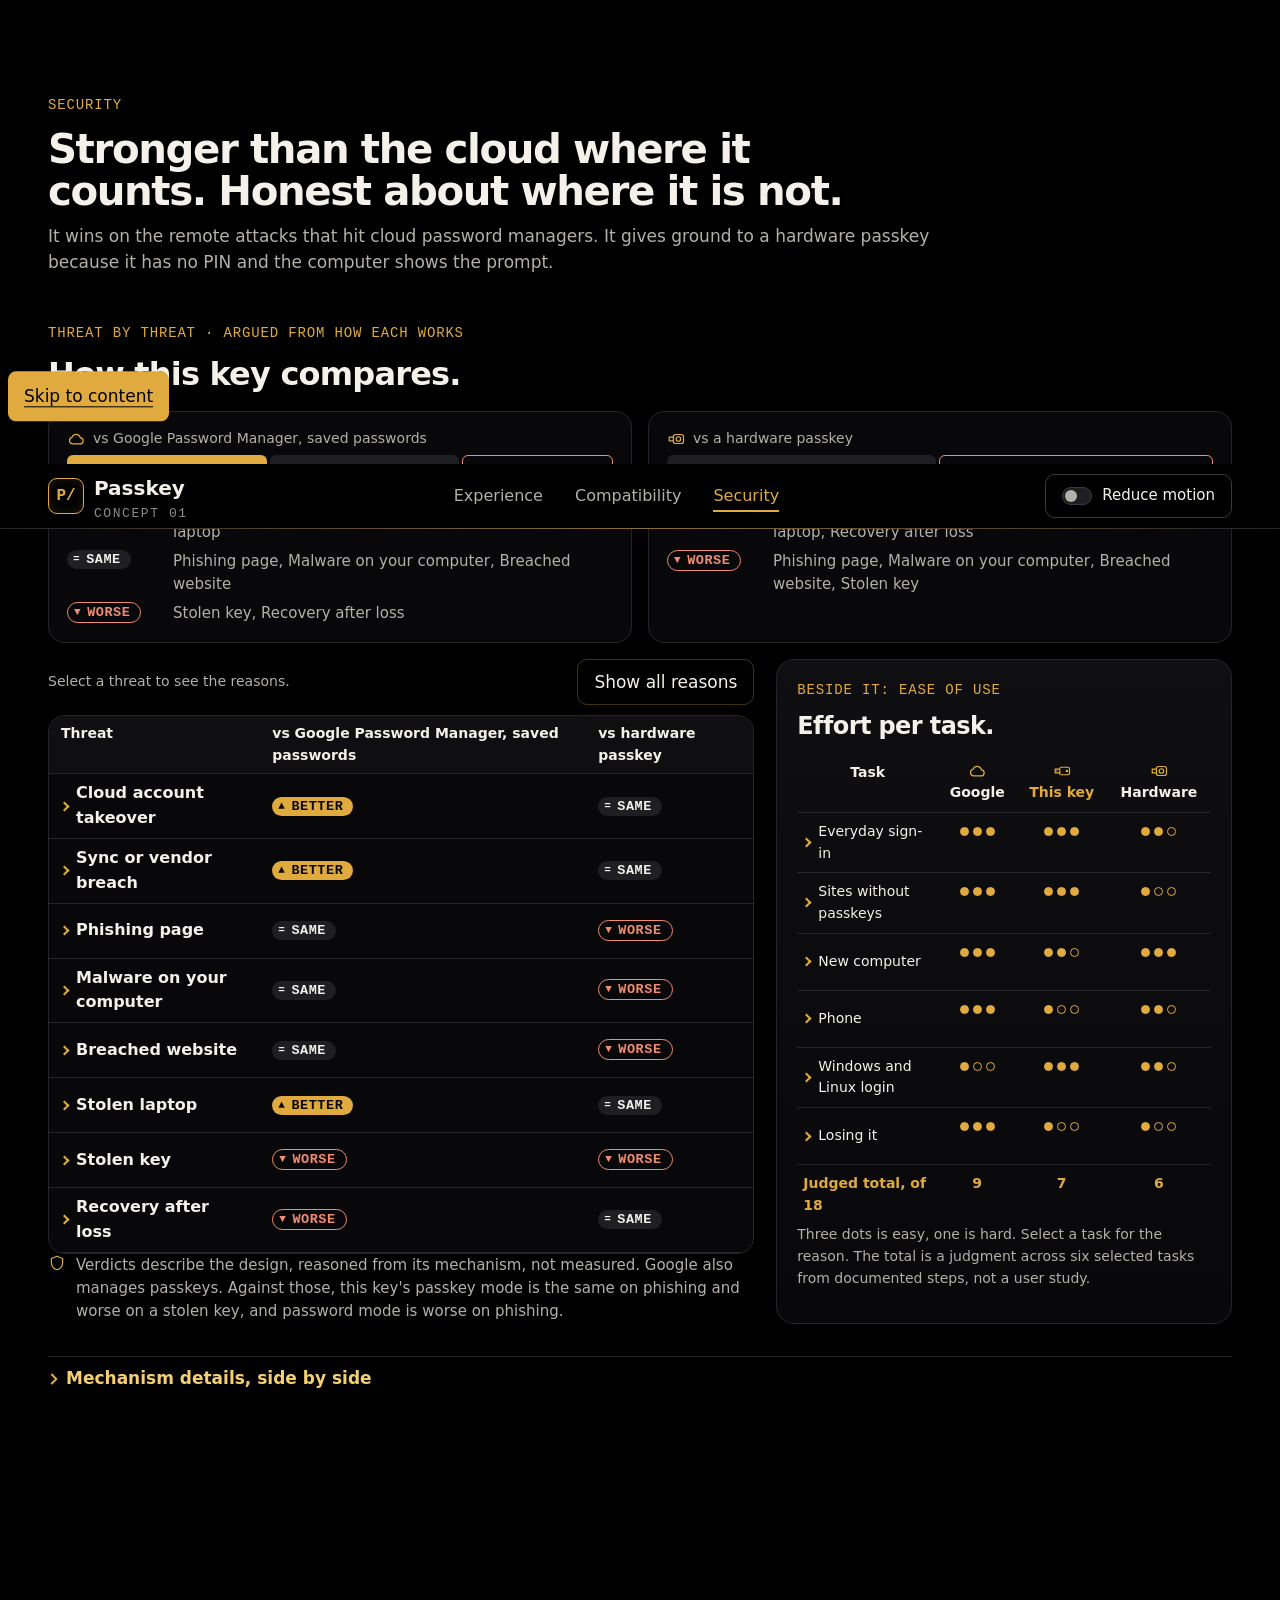
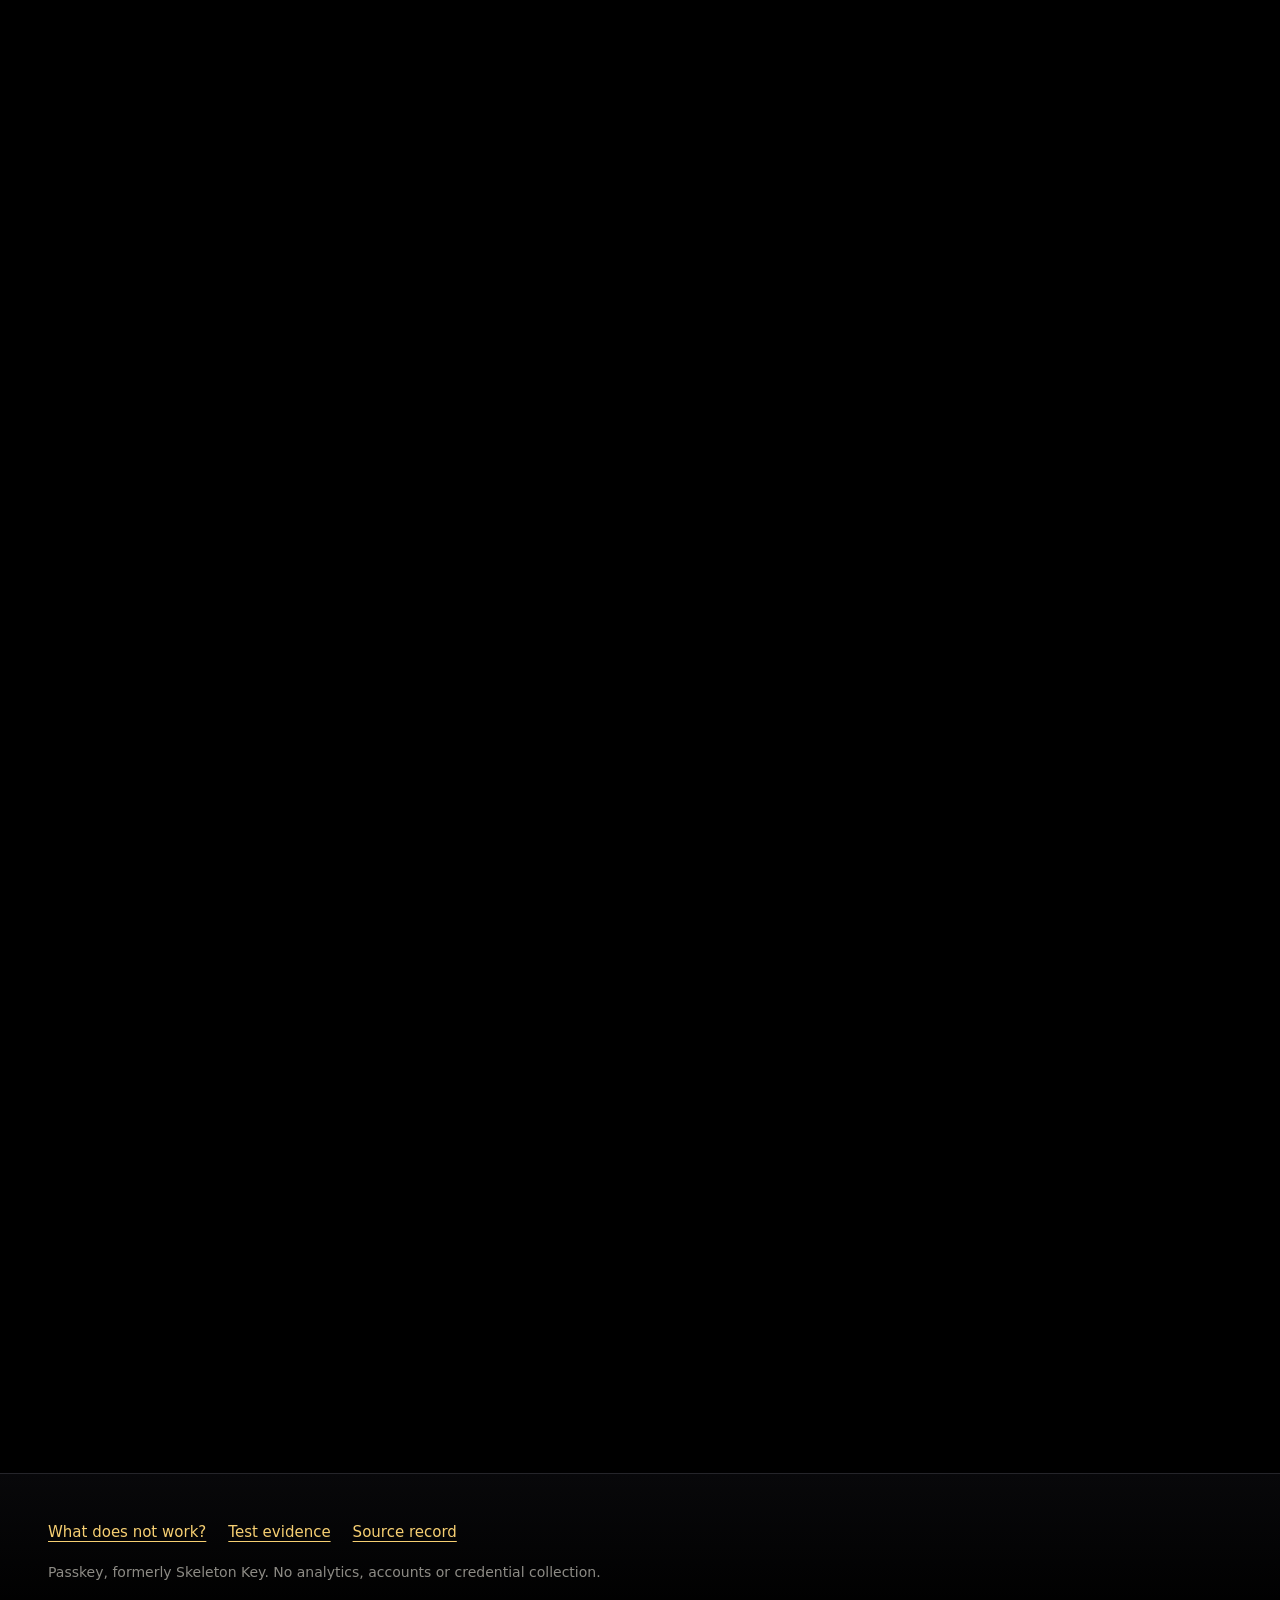
==== commit 1fd456e3: "Publish N28 product render and simplified sign-in experience Co-Authored-By: Codex <noreply@openai.c" ====
--- a/architecture.html
+++ b/architecture.html
@@ -1,5 +1,5 @@
 <!doctype html>
-<html lang="en"><head><meta charset="utf-8"><meta name="viewport" content="width=device-width,initial-scale=1"><meta name="color-scheme" content="dark"><meta http-equiv="Content-Security-Policy" content="default-src 'none'; img-src 'self' data:; style-src 'self'; script-src 'self' 'sha256-HjDVeatQqzeTIyRO6r7xPxtxih8Wdf2N7pAvuCn+iWc='; connect-src 'none'; base-uri 'none'; form-action 'none'"><title>Page moved | Passkey</title><meta name="description" content="This page has moved."><link rel="canonical" href="https://iankengott.github.io/passkey-site/security.html"><meta name="robots" content="noindex,follow"><meta property="og:type" content="website"><meta property="og:site_name" content="Passkey · Skeleton Key"><meta property="og:title" content="Page moved | Passkey"><meta property="og:description" content="This page has moved."><meta property="og:url" content="https://iankengott.github.io/passkey-site/security.html"><meta property="og:image" content="https://iankengott.github.io/passkey-site/assets/tiny.png"><meta property="og:image:alt" content="Proposed Passkey USB login assistant, formerly Skeleton Key"><meta name="twitter:card" content="summary_large_image"><meta name="twitter:title" content="Page moved | Passkey"><meta name="twitter:description" content="This page has moved."><meta name="twitter:image" content="https://iankengott.github.io/passkey-site/assets/tiny.png"><script type="application/ld+json">{"@context":"https://schema.org","@type":"WebPage","name":"Page moved | Passkey","url":"https://iankengott.github.io/passkey-site/security.html","description":"This page has moved."}</script><link rel="icon" type="image/svg+xml" href="assets/favicon.svg?v=1"><link rel="icon" type="image/png" sizes="32x32" href="assets/favicon-32.png?v=1"><link rel="shortcut icon" href="favicon.ico?v=1"><link rel="apple-touch-icon" sizes="180x180" href="assets/apple-touch-icon.png"><meta name="theme-color" content="#0a0a0c"><link rel="stylesheet" href="assets/site.css"><link rel="stylesheet" href="assets/data.css"><script src="assets/site.js" defer></script></head><body data-redirect="security.html#flow">
+<html lang="en"><head><meta charset="utf-8"><meta name="viewport" content="width=device-width,initial-scale=1"><meta name="color-scheme" content="dark"><meta http-equiv="Content-Security-Policy" content="default-src 'none'; img-src 'self' data:; style-src 'self'; script-src 'self' 'sha256-HjDVeatQqzeTIyRO6r7xPxtxih8Wdf2N7pAvuCn+iWc='; connect-src 'none'; base-uri 'none'; form-action 'none'"><title>Page moved | Passkey</title><meta name="description" content="This page has moved."><link rel="canonical" href="https://iankengott.github.io/passkey-site/security.html"><meta name="robots" content="noindex,follow"><meta property="og:type" content="website"><meta property="og:site_name" content="Passkey · Skeleton Key"><meta property="og:title" content="Page moved | Passkey"><meta property="og:description" content="This page has moved."><meta property="og:url" content="https://iankengott.github.io/passkey-site/security.html"><meta property="og:image" content="https://iankengott.github.io/passkey-site/assets/passkey-render.jpg"><meta property="og:image:width" content="1600"><meta property="og:image:height" content="1000"><meta property="og:image:alt" content="Render of the proposed Passkey USB key, formerly Skeleton Key"><meta name="twitter:card" content="summary_large_image"><meta name="twitter:title" content="Page moved | Passkey"><meta name="twitter:description" content="This page has moved."><meta name="twitter:image" content="https://iankengott.github.io/passkey-site/assets/passkey-render.jpg"><script type="application/ld+json">{"@context":"https://schema.org","@type":"WebPage","name":"Page moved | Passkey","url":"https://iankengott.github.io/passkey-site/security.html","description":"This page has moved."}</script><link rel="icon" type="image/svg+xml" href="assets/favicon.svg?v=1"><link rel="icon" type="image/png" sizes="32x32" href="assets/favicon-32.png?v=1"><link rel="shortcut icon" href="favicon.ico?v=1"><link rel="apple-touch-icon" sizes="180x180" href="assets/apple-touch-icon.png"><meta name="theme-color" content="#0a0a0c"><link rel="stylesheet" href="assets/site.css"><link rel="stylesheet" href="assets/data.css"><script src="assets/site.js" defer></script></head><body data-redirect="security.html#flow">
 <svg class="sprite" aria-hidden="true" focusable="false"><defs>
 <symbol id="i-win" viewBox="0 0 24 24"><path fill="currentColor" d="M3 5.2 10.6 4v7.4H3zm8.6-1.3L21 2.5v8.9h-9.4zM3 12.6h7.6V20L3 18.8zm8.6 0H21v8.9l-9.4-1.4z"/></symbol>
 <symbol id="i-linux" viewBox="0 0 24 24"><g fill="none" stroke="currentColor" stroke-width="1.6" stroke-linejoin="round"><path d="M12 2.8c-2.3 0-3.6 1.9-3.6 4.3 0 1.6-.6 2.7-1.7 4.2-1.3 1.8-2.3 3.9-2.1 6.1.1 1.2.8 2.4 2.4 3 1.6.6 3 .9 5 .9s3.4-.3 5-.9c1.6-.6 2.3-1.8 2.4-3 .2-2.2-.8-4.3-2.1-6.1-1.1-1.5-1.7-2.6-1.7-4.2 0-2.4-1.3-4.3-3.6-4.3z"/><path d="M9.5 12.5c0 3 1 6 2.5 6s2.5-3 2.5-6"/></g><circle cx="10.5" cy="7" r=".9" fill="currentColor"/><circle cx="13.5" cy="7" r=".9" fill="currentColor"/><path fill="currentColor" d="M10.6 9h2.8L12 10.6z"/></symbol>
@@ -25,4 +25,4 @@
 </defs></svg><a class="skip" href="#main">Skip to content</a>
 <header class="top"><div class="top-in"><a class="brand" href="index.html"><span class="brand-mark" aria-hidden="true">P/</span><span class="brand-word">Passkey<small>Concept 01</small></span></a><nav aria-label="Main"><a href="index.html">Experience</a><a href="compatibility.html">Compatibility</a><a href="security.html">Security</a></nav><div class="motion js-only"><button id="motion" type="button" aria-pressed="false" aria-describedby="motion-note"><span class="switch" aria-hidden="true"></span><span>Reduce motion</span></button><span id="motion-note" class="motion-note" hidden>Already reduced by your system setting.</span></div></div></header>
 <main id="main"><div class="page-head"><p class="eyebrow">Moved</p><h1>This page has moved.</h1><p class="lead"><a href="security.html#flow">Continue to the current page</a>.</p></div></main>
-<footer><div class="foot-in"><p><strong>Concept only.</strong> No physical device exists. All results come from software tests with a mock signer in virtual machines.</p><nav aria-label="Footer"><a href="compatibility.html#works">What does not work?</a><a href="security.html#evidence">Test evidence</a><a href="assets/sources.json">Source record</a></nav><p class="fine">Passkey, formerly Skeleton Key. No analytics, accounts or credential collection.</p></div></footer></body></html>+<footer><div class="foot-in"><nav aria-label="Footer"><a href="compatibility.html#works">What does not work?</a><a href="security.html#evidence">Test evidence</a><a href="assets/sources.json">Source record</a></nav><p class="fine">Passkey, formerly Skeleton Key. No analytics, accounts or credential collection.</p></div></footer></body></html>
--- a/assets/site.css
+++ b/assets/site.css
@@ -1,4 +1,4 @@
-/* Passkey concept site, round two. Hand-written, offline. Black, neutral greys, gold hairlines. */
+/* Passkey concept site. Hand-written, offline. Black, neutral greys, gold hairlines. N28 hero, curves and sign-in at the end. */
 :root{color-scheme:dark;--bg:#000;--s1:#08080a;--s2:#0f0f11;--s3:#161619;--s4:#1f1f23;--line:#25252a;--line2:#3a3a41;--ctl:#6b6b75;--text:#f4f1ea;--muted:#b3b0a8;--soft:#8d8b85;--gold:#e0aa3e;--gold-hi:#f6cf72;--gold-lo:#9a7224;--hair:rgba(224,170,62,.30);--hair2:rgba(224,170,62,.14);--worse:#f08c70;--mono:ui-monospace,"SF Mono","Cascadia Mono","JetBrains Mono",Menlo,Consolas,monospace;--sans:system-ui,-apple-system,"Segoe UI",Roboto,"Noto Sans",sans-serif;--ease:cubic-bezier(.2,.7,.2,1);--spring:cubic-bezier(.34,1.4,.5,1);--fast:160ms;--mid:320ms;--slow:700ms;--gut:clamp(16px,4vw,48px);--max:1320px;font-family:var(--sans);font-size:17px;line-height:1.55;background:var(--bg);color:var(--text);-webkit-text-size-adjust:100%}
 *,*::before,*::after{box-sizing:border-box}
 html{scroll-behavior:smooth;scroll-padding-top:84px}
@@ -15,7 +15,7 @@
 .sprite{position:absolute;width:0;height:0;overflow:hidden}
 .ico{width:22px;height:22px;flex:none;vertical-align:middle;color:var(--gold)}
 .ico.sm{width:18px;height:18px}.ico.xs{width:14px;height:14px}.ico.big{width:34px;height:34px}
-.eyebrow,.fig,.prompt-tag,.reg-id,.url,.rail-scale,.d-lbl{font-family:var(--mono)}
+.eyebrow,.prompt-tag,.reg-id,.url,.d-lbl{font-family:var(--mono)}
 .eyebrow{display:flex;align-items:center;gap:10px;font-size:14px;letter-spacing:.06em;text-transform:uppercase;color:var(--gold);margin-bottom:12px}
 .lead{font-size:clamp(17px,1.35vw,20px);color:var(--muted);max-width:60ch;margin-bottom:0}
 .mini{font-size:14px;color:var(--muted)}
@@ -24,8 +24,8 @@
 .skip:focus{transform:none}
 .js-only{display:none!important}
 .enhanced .js-only{display:revert!important}
-.enhanced .seg.js-only,.enhanced .carousel-ctl.js-only,.enhanced .car-dots.js-only,.enhanced .reg-tools.js-only,.enhanced .foot-actions.js-only,.enhanced .tab-buttons.js-only,.enhanced .motion.js-only{display:flex!important}
-.enhanced .hint.js-only,.enhanced .plug.js-only,.enhanced .hs.js-only{display:block!important}
+.enhanced .seg.js-only,.enhanced .carousel-ctl.js-only,.enhanced .car-dots.js-only,.enhanced .reg-tools.js-only,.enhanced .tab-buttons.js-only,.enhanced .motion.js-only{display:flex!important}
+
 [hidden]{display:none!important}
 
 /* Buttons */
@@ -37,8 +37,7 @@
 button:disabled{cursor:not-allowed;color:var(--soft);background:var(--s2);border-color:var(--ctl);box-shadow:none;transform:none}
 .ghost{background:transparent;border-color:var(--hair)}
 .icon-btn{display:inline-grid;place-items:center;width:44px;padding:0}
-.link-btn{background:none;border:0;color:var(--gold-hi);text-decoration:underline;text-underline-offset:4px;padding:8px 4px;font-size:15px}
-.link-btn:hover{background:none;color:#fff}
+
 .seg{display:flex;flex-wrap:wrap;gap:4px;padding:4px;border:1px solid var(--line);border-radius:12px;background:var(--s1)}
 .seg button{min-height:42px;padding:7px 14px;border-color:transparent;background:transparent;font-size:15px}
 .seg button[aria-pressed=true]{background:var(--gold);color:#0a0700}
@@ -71,8 +70,7 @@
 main{max-width:var(--max);margin:auto;padding:0 var(--gut)}
 .band{padding:56px 0 8px;scroll-margin-top:72px}
 .band.tight{padding-top:12px}
-.band-head{max-width:860px}
-.band-head p:not(.eyebrow){color:var(--muted);font-size:18px;max-width:70ch}
+
 .band-row{display:flex;justify-content:space-between;align-items:end;gap:20px;flex-wrap:wrap;margin-bottom:18px}
 .band-row h2{margin-bottom:0}
 .more{display:inline-flex;align-items:center;gap:8px;min-height:44px;font-weight:550;text-decoration:none;border-bottom:1px solid var(--hair)}
@@ -101,107 +99,21 @@
 img{max-width:100%;height:auto}
 
 /* Hero */
-.hero{display:grid;grid-template-columns:minmax(0,1.55fr) minmax(0,1fr);grid-template-areas:"copy concept" "stage stage";gap:12px 48px;align-items:end;padding:14px 0 0}
-.hero-copy{grid-area:copy}
-.hero-copy h1{margin-bottom:10px}
 .hero-copy>*{animation:rise .8s var(--ease) both}
 .hero-copy>:nth-child(2){animation-delay:.08s}.hero-copy>:nth-child(3){animation-delay:.16s}
-.pulse-dot{width:8px;height:8px;border-radius:50%;background:var(--gold);box-shadow:0 0 0 0 var(--gold);animation:ping 2.4s ease-out infinite}
-.concept{grid-area:concept;margin:0;padding:14px 16px 14px 18px;border:1px solid var(--hair);border-left:3px solid var(--gold);border-radius:12px;background:linear-gradient(90deg,rgba(224,170,62,.08),transparent);font-size:15px;color:var(--muted);animation:rise .8s .24s var(--ease) both}
-.concept strong{display:block;color:var(--text);font-size:16px;margin-bottom:2px}
-.stage{grid-area:stage;display:grid;grid-template-columns:minmax(0,1.22fr) minmax(0,1fr);grid-template-areas:"viewer screen" "route route";gap:12px;margin-top:4px}
-
-/* Device viewer */
-.viewer{grid-area:viewer;position:relative;display:flex;flex-direction:column;min-width:0;border:1px solid var(--line);border-radius:20px;background:radial-gradient(120% 90% at 40% 55%,#17140d 0%,#0a0a0b 45%,#000 100%);overflow:hidden;cursor:grab;touch-action:pan-y;user-select:none;-webkit-user-select:none;animation:fade 1s var(--ease) both}
-.viewer::before{content:"";position:absolute;inset:-32px;background-image:linear-gradient(var(--hair2) 1px,transparent 1px),linear-gradient(90deg,var(--hair2) 1px,transparent 1px);background-size:32px 32px;mask-image:radial-gradient(70% 70% at 50% 50%,#000 30%,transparent 100%);-webkit-mask-image:radial-gradient(70% 70% at 50% 50%,#000 30%,transparent 100%);animation:grid 18s linear infinite;pointer-events:none}
-.viewer.dragging{cursor:grabbing}
-.viewer:focus-visible{outline-offset:-3px;border-radius:20px}
-.viewer-top{position:relative;display:flex;justify-content:space-between;gap:12px;padding:14px 18px 0;font-size:14px;color:var(--soft)}
-.fig{letter-spacing:.06em}
-.hint{color:var(--gold);font-family:var(--mono);animation:nudge 2.6s ease-in-out infinite}
-.hint .ico{margin-right:6px}
-.viewer.touched .hint{animation:none;opacity:.6}
-.views{position:relative;display:grid;flex:1;align-items:center;perspective:1400px;margin:0 6px}
+
+
 .view{grid-area:1/1;position:relative;width:100%;transition:transform .6s var(--ease),opacity .45s var(--ease),visibility 0s linear .6s;transform-origin:50% 50%}
 .view:not(.is-active){opacity:0;visibility:hidden;transform:rotateY(75deg) scale(.86);pointer-events:none}
-.view.before:not(.is-active){transform:rotateY(-75deg) scale(.86)}
-.view.is-active{visibility:visible;transition:transform .6s var(--ease),opacity .45s var(--ease),visibility 0s}
-.draw{display:block;width:100%;height:100%;overflow:visible}
-.draw text{font-family:var(--mono);fill:var(--gold)}
-.trace{fill:none;stroke:var(--gold);stroke-width:1.4;stroke-opacity:.38;stroke-dasharray:10 16;animation:dash 6s linear infinite}
-.trace.t1{animation-duration:8s}.trace.t2{animation-duration:7s;animation-direction:reverse}.trace.t3{animation-duration:9s}
-.via{fill:#000;stroke:var(--gold);stroke-opacity:.6;stroke-width:1.4}
-.pc-side{stroke:var(--hair);stroke-width:1}
-.pc-top{stroke:none}
-.socket{fill:#000;stroke:var(--gold);stroke-width:1.6;stroke-linejoin:round}
-.socket-tongue{fill:#1d1d21;stroke:var(--hair);stroke-width:1}
-.iso-label{fill:var(--gold);opacity:.7;letter-spacing:.08em}
-.dims line{stroke:var(--gold);stroke-opacity:.55;stroke-width:1.2}
-.dims text{opacity:.9;font-size:21px}
-.draw-iso .dims text{font-size:1.35px}
-.dims{transition:opacity .4s}
-.viewer.plugged .draw-iso .dims{opacity:0}
-.shadow{fill:#000;opacity:.85}
-.board-top{stroke:var(--hair);stroke-width:1}
-.board-side{fill:#0b0b0d;stroke:var(--hair);stroke-width:1}
-.board-end{fill:#09090a;stroke:var(--hair);stroke-width:1}
-.contact{stroke:#f8dc93;stroke-width:.6;stroke-opacity:.6}
-.cap-side{fill:#0e0e10;stroke:rgba(224,170,62,.55);stroke-width:1.1;stroke-linejoin:round}
-.cap-end{fill:#0a0a0b;stroke:rgba(224,170,62,.55);stroke-width:1.1;stroke-linejoin:round}
-.cap-bevel{fill:#26262b;stroke:none}
-.cap-bevel2{fill:#1c1c20;stroke:none}
-.cap-top{stroke:rgba(246,207,114,.7);stroke-width:1.2;stroke-linejoin:round}
-.engrave{fill:#3b3b42;letter-spacing:.35px;font-weight:700}
-.led{fill:#fff1c8}
-.led-glow{transform-box:fill-box;transform-origin:center;animation:glow 2.6s ease-in-out infinite}
-.viewer.plugged .led-glow{animation-duration:.9s}
+
 .key{animation:keyin 1.1s .15s var(--ease) both,float 6s 1.3s ease-in-out infinite}
-.key-body{transition:transform .9s cubic-bezier(.55,0,.25,1)}
-.viewer.plugged .key{animation:none}
-.viewer[data-focus=contacts] .contacts{filter:drop-shadow(0 0 6px rgba(246,207,114,.9))}
-.viewer[data-focus=cover] .cap-top,.viewer[data-focus=chip] .cap-top{stroke:var(--gold-hi);stroke-width:2.2}
-.plan-body{fill:#0f0f11;stroke:rgba(246,207,114,.75);stroke-width:1.5}
-.plan-tongue{stroke:var(--hair);stroke-width:1}
-.hatch{stroke:var(--gold);stroke-opacity:.22;stroke-width:1.2}
-.center{stroke:var(--gold);stroke-opacity:.35;stroke-dasharray:16 5 3 5}
-.well{fill:#050506;stroke:var(--gold);stroke-width:1.4}
-.pad{fill:url(#g-gold);fill:var(--gold)}
-.plan-note{font-size:19px;letter-spacing:.1em;opacity:.85}
-.arrowhead{fill:var(--gold);fill-opacity:.7}
-.ground{stroke:var(--line2);stroke-dasharray:4 6}
-.side-board{fill:#141416;stroke:var(--hair);stroke-width:1.2}
-.side-cap{fill:#1d1d21;stroke:rgba(246,207,114,.75);stroke-width:1.4}
-.side-contact{fill:var(--gold)}
-.side-led{stroke:var(--gold-hi);stroke-width:3;stroke-dasharray:3 3}
-.hs{position:absolute;width:44px;height:44px;margin:-22px 0 0 -22px;padding:0;border:0;border-radius:50%;background:transparent;cursor:pointer;z-index:2}
-.hs::before{content:"";position:absolute;inset:17px;border-radius:50%;background:var(--gold-hi);box-shadow:0 0 0 2px rgba(0,0,0,.8),0 0 12px rgba(246,207,114,.9);transition:transform var(--mid) var(--spring)}
-.hs-iso-led::before{background:transparent;box-shadow:0 0 0 2px var(--gold-hi)}
-.hs::after{content:"";position:absolute;inset:8px;border-radius:50%;border:1.5px solid var(--gold-hi);animation:ring 2.2s ease-out infinite}
-.hs:hover,.hs:active{background:transparent;transform:none}
-.hs:hover::before,.hs[aria-expanded=true]::before{transform:scale(1.35)}
-.hs[aria-expanded=true]::after{border-color:#fff;animation-duration:1.2s}
-.viewer.plugged .hs{opacity:0;pointer-events:none;transition:opacity .3s}
-.plug{position:absolute;z-index:3;transform:translate(-50%,-50%);display:flex;white-space:nowrap;align-items:center;gap:8px;min-height:46px;padding:10px 18px;border-radius:999px;border:1px solid var(--gold);background:var(--gold);color:#0a0700;font-weight:650;box-shadow:0 10px 30px -10px rgba(224,170,62,.8);transition:opacity .35s,transform var(--mid) var(--spring)}
-.plug:hover{background:var(--gold-hi);transform:translate(-50%,-50%) scale(1.05)}
-.plug:active{transform:translate(-50%,-50%) scale(.95)}
-.plug .ico{color:#0a0700;transform:rotate(-30deg)}
-.plug-ring{position:absolute;inset:-6px;border-radius:999px;border:1.5px solid var(--gold);animation:ring2 2.2s ease-out infinite;pointer-events:none}
-.viewer.plugged .plug,.viewer:not([data-view=iso]) .plug{opacity:0;pointer-events:none;transform:translate(-50%,-50%) scale(.8)}
-.viewer-bar{position:relative;display:flex;justify-content:space-between;align-items:center;gap:10px;flex-wrap:wrap;padding:0 14px}
-.viewer-bar .seg{background:rgba(8,8,10,.8)}
-.hotspot-info{position:relative;margin:10px 14px 14px;padding:10px 14px;min-height:72px;border:1px solid var(--line);border-radius:12px;background:rgba(10,10,11,.88);font-size:15px;color:var(--muted);transition:border-color var(--mid)}
-.hotspot-info.on{border-color:var(--hair)}
-.hi-title{display:block;color:var(--gold);font-weight:600;font-size:15px}
-.hotspot-info.flash .hi-text,.hotspot-info.flash .hi-title{animation:rise .35s var(--ease) both}
-.noscript-spots{position:relative;font-size:14px;color:var(--muted);padding:0 18px 12px 34px}
 
 /* Demo screen */
 .screen{grid-area:screen;display:flex;flex-direction:column;min-width:0;border:1px solid var(--line2);border-radius:20px;background:#0c0c0e;overflow:hidden;box-shadow:0 30px 60px -30px rgba(0,0,0,.9);animation:fade 1s .25s var(--ease) both}
 .screen-bar{display:flex;align-items:center;gap:10px;padding:10px 12px;border-bottom:1px solid var(--line);background:var(--s2)}
 .lights{display:flex;gap:6px}.lights i{width:10px;height:10px;border-radius:50%;background:#2c2c31}
 .url{display:flex;align-items:center;gap:6px;flex:1;min-width:0;padding:6px 10px;border-radius:8px;background:#000;color:var(--muted);font-size:14px;white-space:nowrap;overflow:hidden;text-overflow:ellipsis}
-.mode-seg{padding:3px}
-.mode-seg button{min-height:38px;padding:5px 11px;font-size:14px}
+
 .site{position:relative;flex:1;padding:16px 22px 10px;min-height:330px}
 .site-brand{font:600 15px var(--mono);color:var(--muted);letter-spacing:.04em;margin-bottom:8px}
 .site-brand span{color:var(--gold)}
@@ -217,8 +129,7 @@
 .site-btn:not(:disabled){background:var(--text);color:#000;border-color:var(--text)}
 .site-btn:not(:disabled):hover{background:#fff}
 .prompt{position:absolute;left:14px;right:14px;top:84px;bottom:10px;display:flex;flex-direction:column;justify-content:center;z-index:4;padding:14px 16px;border:1px solid var(--gold);border-radius:14px;background:linear-gradient(180deg,#17130a,#0c0b08);box-shadow:0 24px 50px -16px #000,0 0 0 1px rgba(0,0,0,.6),0 0 40px -12px rgba(224,170,62,.45);animation:pop .5s .55s var(--spring) both}
-.refusal{animation-delay:.1s;border-color:var(--worse);background:linear-gradient(180deg,#1a0f0b,#0c0908)}
-.refusal .prompt-tag{color:var(--worse)}
+
 .prompt-tag{display:flex;align-items:center;gap:6px;font-size:13px;letter-spacing:.08em;color:var(--gold);margin-bottom:6px}
 .prompt-q{font-size:17px;font-weight:600;color:var(--text);margin-bottom:8px}
 .prompt dl{display:grid;grid-template-columns:auto 1fr;gap:2px 12px;font-size:14px;margin-bottom:10px}
@@ -229,33 +140,22 @@
 .prompt-foot{font-size:13px;color:var(--muted);margin:8px 0 0}
 .screen-foot{border-top:1px solid var(--line);padding:10px 14px 12px;background:var(--s1)}
 #demo-status{min-height:46px;font-size:15px;color:var(--muted);margin-bottom:8px;padding-left:10px;border-left:2px solid var(--gold)}
-.foot-actions{flex-wrap:wrap;align-items:center;gap:8px}
 
 /* Route bar and flow */
-.route{grid-area:route;list-style:none;margin:0;padding:9px 16px;display:grid;grid-template-columns:auto minmax(24px,1fr) auto minmax(24px,1fr) auto;align-items:center;gap:14px;border:1px solid var(--line);border-radius:16px;background:var(--s1)}
+
 .node{display:flex;align-items:center;gap:10px;min-width:0}
 .node .ico{width:36px;height:36px;padding:7px;border:1px solid var(--hair);border-radius:10px;background:#000;transition:box-shadow var(--mid),border-color var(--mid)}
 .node strong{display:block;font-size:15px}
 .node small{display:block;font-size:13px;color:var(--muted);line-height:1.3}
-.node.lit .ico{border-color:var(--gold);box-shadow:0 0 0 4px var(--hair2),0 0 18px rgba(224,170,62,.5)}
+
 .wire{position:relative;height:2px;background:repeating-linear-gradient(90deg,var(--line2) 0 8px,transparent 8px 14px);background-size:28px 2px;animation:wire 1.6s linear infinite}
 .wire::after{content:"";position:absolute;inset:0;background:var(--gold);transform:scaleX(0);transform-origin:left;transition:transform .5s var(--ease)}
-.wire.lit::after{transform:scaleX(1)}
-.wire.lit.rev::after{transform-origin:right}
+
 .pkt{position:absolute;top:50%;left:0;width:12px;height:12px;margin:-6px 0 0 -6px;border-radius:50%;background:var(--gold-hi);box-shadow:0 0 0 3px rgba(246,207,114,.25),0 0 16px var(--gold);opacity:0}
 .pkt.back{background:#000;border:2px solid var(--gold-hi)}
-.route.go .w1 .pkt:not(.back){animation:travel .7s var(--ease) both}
-.route.go2 .w1 .pkt:not(.back){animation:travel .7s var(--ease) both}
-.route.go2 .w2 .pkt:not(.back){animation:travel .7s .6s var(--ease) both}
-.route.gopk .w2 .back{animation:travelback .6s var(--ease) both}
-.route.gopk .w1 .back{animation:travelback .6s .5s var(--ease) both}
-.route.gopk .w1 .pkt:not(.back){animation:travel .6s 1.1s var(--ease) both}
-.route.gopk .w2 .pkt:not(.back){animation:travel .6s 1.6s var(--ease) both}
+
 .flow{position:relative;padding-top:44px}
-.route.big{position:relative;padding:22px 24px;background:transparent;border:0}
-.route.big .node .ico{width:52px;height:52px;padding:11px}
-.route.big .node strong{font-size:17px}
-.route.big .node small{font-size:14px}
+
 .flow[data-flow=password] .w1 .pkt:not(.back){animation:loopA 4s var(--ease) infinite}
 .flow[data-flow=password] .w2 .pkt:not(.back){animation:loopB 4s var(--ease) infinite}
 .flow[data-flow=passkey] .w2 .back{animation:loopP1 5s var(--ease) infinite}
@@ -265,22 +165,7 @@
 .flow-note{color:var(--muted);margin:14px 0 0;max-width:80ch;min-height:52px}
 
 /* Spectrum */
-.spectrum{display:grid;gap:26px;margin:28px 0 18px;padding:28px 28px 18px;border:1px solid var(--line);border-radius:20px;background:linear-gradient(180deg,var(--s2),#000)}
-.track-head{display:flex;align-items:baseline;gap:14px;flex-wrap:wrap}
-.track-head h3{margin:0;font-size:18px}
-.track-head span{color:var(--muted);font-size:15px}
-.rail{position:relative;height:6px;margin:56px 0 0;border-radius:3px;background:var(--s4);overflow:hidden}
-.rail-fill{position:absolute;inset:0;background:linear-gradient(90deg,#3a3a41,var(--gold-lo) 55%,var(--gold-hi));transform-origin:left;transition:transform 1.4s var(--ease)}
-.marks{position:relative;list-style:none;margin:0;padding:0;height:64px;margin-top:-6px}
-.marker{position:absolute;top:0;left:var(--pos);transition:left 1.4s var(--spring)}
-.pin-dot{position:absolute;left:-14px;top:-11px;width:28px;height:28px;display:grid;place-items:center;border-radius:50%;background:#000;border:2px solid var(--muted)}
-.pin-dot .ico{color:var(--muted)}
-.marker.ours .pin-dot .ico{color:#0a0700}
-.mk-label{position:absolute;top:24px;left:0;transform:translateX(-50%);display:flex;align-items:center;gap:6px;white-space:nowrap;font-size:15px;color:var(--muted)}
-.marker.end .mk-label{transform:translateX(-92%)}
-.marker.ours .pin-dot{border-color:var(--gold);background:var(--gold);box-shadow:0 0 0 6px var(--hair2),0 0 22px var(--gold);animation:ping2 2.4s ease-out infinite}
-.marker.ours .mk-label{top:-62px;color:var(--text);font-weight:650;padding:6px 12px;border:1px solid var(--gold);border-radius:999px;background:#0e0b05}
-.rail-scale{display:flex;justify-content:space-between;font-size:13px;color:var(--soft);letter-spacing:.08em;text-transform:uppercase}
+
 .argued{display:flex;gap:10px;align-items:flex-start;color:var(--muted);font-size:15px;max-width:90ch}
 .argued strong{color:var(--text)}
 
@@ -455,14 +340,13 @@
 
 /* Archive */
 .archive{display:grid;grid-template-columns:repeat(4,minmax(0,1fr));gap:18px;margin-top:8px}
-.archive .wide{grid-column:1/-1}
+
 .archive .card>.ico{margin-bottom:12px}
 .archive .band-row .ico{margin-bottom:12px}
 .rec-flow{display:flex;flex-wrap:wrap;gap:8px;align-items:center;margin:4px 0 14px;font-size:14px}
 .rec-flow span{padding:6px 10px;border:1px solid var(--hair);border-radius:8px;background:#000}
 .rec-flow b{color:var(--gold)}
-.circuit-link{display:block;margin-bottom:12px}
-.circuit{display:block;width:100%;height:150px;object-fit:cover;object-position:28% 30%;border-radius:10px;border:1px solid var(--line);background:#0b0b0c}
+
 .links{display:flex;flex-wrap:wrap;gap:10px 16px;align-items:center}
 .links a{display:inline-flex;align-items:center;min-height:44px}
 
@@ -507,8 +391,7 @@
 /* Scroll reveal */
 .enhanced .reveal{opacity:0;transform:translateY(28px);transition:opacity .8s var(--ease),transform .8s var(--ease)}
 .enhanced .reveal.in{opacity:1;transform:none}
-.enhanced .reveal:not(.in) .rail-fill{transform:scaleX(0)}
-.enhanced .reveal:not(.in) .marker{left:0}
+
 .enhanced .reveal:not(.in) .hb-track i{transform:scaleX(0)}
 .enhanced .reveal:not(.in) .dseg{stroke-dasharray:0 400px}
 .enhanced .reveal:not(.in) .tl{transform:scaleX(0)}
@@ -528,16 +411,9 @@
 @keyframes grid{to{background-position:32px 32px}}
 @keyframes dash{to{stroke-dashoffset:-260}}
 @keyframes wire{to{background-position:28px 0}}
-@keyframes glow{0%,100%{opacity:.55;transform:scale(.8)}50%{opacity:1;transform:scale(1.15)}}
 @keyframes keyin{from{opacity:0;transform:translate(-40px,30px)}to{opacity:1;transform:none}}
 @keyframes float{0%,100%{transform:translateY(0)}50%{transform:translateY(-7px)}}
 @keyframes ring{0%{transform:scale(.6);opacity:1}100%{transform:scale(1.5);opacity:0}}
-@keyframes ring2{0%{transform:scale(1);opacity:.9}100%{transform:scale(1.25,1.6);opacity:0}}
-@keyframes ping{0%{box-shadow:0 0 0 0 rgba(224,170,62,.7)}80%,100%{box-shadow:0 0 0 10px rgba(224,170,62,0)}}
-@keyframes ping2{0%{box-shadow:0 0 0 0 rgba(224,170,62,.6),0 0 22px var(--gold)}80%,100%{box-shadow:0 0 0 14px rgba(224,170,62,0),0 0 22px var(--gold)}}
-@keyframes nudge{0%,100%{transform:none}50%{transform:translateX(-6px)}}
-@keyframes travel{0%{left:0;opacity:0}12%{opacity:1}88%{opacity:1}100%{left:100%;opacity:0}}
-@keyframes travelback{0%{left:100%;opacity:0}12%{opacity:1}88%{opacity:1}100%{left:0;opacity:0}}
 @keyframes fillflash{0%{box-shadow:0 0 0 0 rgba(246,207,114,.8);border-color:var(--gold-hi)}100%{box-shadow:0 0 0 14px rgba(246,207,114,0)}}
 @keyframes flashrow{0%,40%{background:rgba(224,170,62,.25)}100%{background:transparent}}
 @keyframes loopA{0%{left:0;opacity:0}4%{opacity:1}30%{left:100%;opacity:1}34%,100%{left:100%;opacity:0}}
@@ -565,8 +441,7 @@
  .track{grid-auto-columns:calc((100% - 18px)/2)}
 }
 @media (max-width:860px){
- .hero{grid-template-columns:1fr;grid-template-areas:"copy" "stage" "concept";gap:14px}
- .stage{grid-template-columns:1fr;grid-template-areas:"viewer" "route" "screen"}
+ 
  .wd,.two,.three,.steps,.archive,.charts{grid-template-columns:1fr}
  .steps li:not(:last-child)::after{display:none}
  .tallies{grid-template-columns:1fr}
@@ -589,36 +464,34 @@
  .motion-note{display:none}
  #motion:disabled::after{content:" · system";font-size:12px}
  h1{font-size:29px;margin-bottom:10px}
- .hero{padding-top:14px}
- .hero-copy .lead{font-size:16px}
  .eyebrow{font-size:13px;margin-bottom:8px}
- .viewer{border-radius:16px}
- .viewer-top{padding:10px 12px 0;font-size:13px}
- .fig-dim,.long,.view-seg .icon-btn{display:none}
- .viewer-bar{flex-wrap:nowrap}
- .viewer-bar{padding:0 8px}
- .view-seg button{padding:6px 9px;font-size:14px}
- .viewer-bar .ghost{padding:6px 10px;font-size:14px}
- .hotspot-info{margin:8px;min-height:84px;font-size:14px;padding:8px 12px}
- .plug{min-height:44px;padding:8px 14px}
- .route{padding:10px;gap:6px;grid-template-columns:auto minmax(12px,1fr) auto minmax(12px,1fr) auto}
- .route .node small{display:none}
- .route .node{gap:6px}
- .route .node .ico{width:28px;height:28px;padding:5px}
- .route .node strong{font-size:14px}
- .route.big .node{flex-direction:column;text-align:center}
- .route.big .node small{display:block;font-size:13px}
- .route.big .node .ico{width:44px;height:44px;padding:9px}
- .route.big{padding:14px 8px}
+ 
+ 
+ 
+ 
+ 
+ 
+ 
+ 
+ 
+ 
+ 
+ 
+ 
+ 
+ 
+ 
+ 
+ 
  .site{padding:16px 16px 10px;min-height:372px}
  .prompt{top:84px;left:10px;right:10px;bottom:10px}
  .band{padding-top:40px}
  .page-head{padding-top:26px}
- .spectrum{padding:20px 16px 12px;gap:20px}
- .mk-label{font-size:14px}
- .mk-label .ico{display:none}
- .marker:not(.ours) .mk-label{white-space:normal;width:96px;text-align:center;line-height:1.2;justify-content:center}
- .marker.end .mk-label{transform:translateX(-84%)}
+ 
+ 
+ 
+ 
+ 
  .track{grid-auto-columns:84%}
  .slide article{padding:18px}
  .wd-col{padding:16px}
@@ -637,22 +510,15 @@
  .dialog-top h2{font-size:20px}
 }
 .reg-scroll{position:relative}
-.viewer.dragging .view{transition:none}
+
 .demo .cred.filled output{animation:type .7s steps(14) both}
 @keyframes type{from{clip-path:inset(0 100% 0 0)}to{clip-path:inset(0 0 0 0)}}
 
 /* Hero: the label sits on the drawing; the view bar and the info card sit below it. */
-.viewer-top{position:absolute;z-index:2;left:0;right:0;top:0}
-.views{margin:0}
-.viewer-bar{position:absolute;z-index:3;left:14px;right:14px;bottom:12px;padding:0}
-.views{position:relative}
-.hotspot-info{margin:8px 14px 14px;min-height:66px}
-.view-wrap{position:relative}
-@media (min-width:861px){.hero{grid-template-columns:minmax(0,1.9fr) minmax(0,1fr)}}
-.prompt-meta{display:flex;flex-wrap:wrap;gap:2px 16px;font-size:14px;color:var(--muted);margin-bottom:10px}.prompt-meta b{color:var(--text);font-weight:500}
-.foot-actions{min-height:46px}
+
+
 .archive h4{font:600 14px var(--mono);color:var(--gold);margin:12px 0 6px}
-@media (max-width:700px){.home-works .wd-col small{display:none}.home-works .wd-col li{padding:6px 4px}.home-works .wd-col li .ico{width:24px;height:24px}}
+
 @media (max-width:700px){
  .charts,.archive.strip{display:grid;grid-template-columns:none;grid-auto-flow:column;grid-auto-columns:88%;overflow-x:auto;scroll-snap-type:x mandatory;scrollbar-width:none;padding-bottom:6px}
  .charts>*,.archive.strip>*{scroll-snap-align:start}
@@ -661,16 +527,15 @@
  .threats tbody th span{display:none}
  .threats tbody th strong{font-size:15px}
  .reg-scroll{max-height:54vh}
- .archive .wide{grid-column:auto}
+ 
 }
 .swipe{display:none}
-.th-toggle{all:unset;display:block;cursor:default}
-.th-toggle strong{display:block;font-size:16px}
+
 @media (max-width:860px){
- .th-toggle{cursor:pointer;display:flex;align-items:center;gap:8px;min-height:44px}
- .th-toggle::before{content:"";width:7px;height:7px;flex:none;border-right:2px solid var(--gold);border-bottom:2px solid var(--gold);transform:rotate(-45deg);transition:transform var(--mid) var(--ease)}
- .open .th-toggle::before{transform:rotate(45deg)}
- .th-toggle:focus-visible{outline:2px solid var(--gold-hi);outline-offset:2px}
+ 
+ 
+ 
+ 
  .enhanced .threats tr:not(.open) .why,.enhanced .threats tr:not(.open) th em{display:none}
  .enhanced .threats tr.open .why{animation:rise .35s var(--ease) both}
 }
@@ -682,7 +547,7 @@
  .steps li .ico{display:block;margin:0 auto}
  .steps span{display:none}
  .steps li::before{right:8px;top:6px;font-size:12px}
- .band-head p:not(.eyebrow){font-size:16px}
+ 
 }
 .track.one{grid-auto-columns:100%}
 #captures .carousel-ctl{display:flex;justify-content:flex-end;margin-bottom:8px}
@@ -691,25 +556,16 @@
 @media (max-width:1100px){.archive{grid-template-columns:repeat(2,minmax(0,1fr))}}
 @media (max-width:860px){.enhanced .sec-grid[data-active] [data-col=sec],.enhanced .sec-grid[data-active] [data-col=ease]{display:none}.enhanced .sec-grid[data-active=sec] [data-col=sec],.enhanced .sec-grid[data-active=ease] [data-col=ease]{display:block}.sec-pick{margin-top:-6px}}
 @media (max-width:700px){.archive.strip{grid-template-columns:none}}
-.spec-key{display:none}
-@media (max-width:700px){
- .marker:not(.ours) .mk-label{display:none}
- .marks{height:30px}
- .spec-key{display:flex;flex-wrap:wrap;gap:6px 14px;list-style:none;margin:0;padding:10px 0 0;border-top:1px solid var(--line);font-size:14px;color:var(--muted)}
- .spec-key li{display:flex;align-items:center;gap:6px}
- .spec-key li.ours{color:var(--text)}
- .spec-key .ico{width:22px;height:22px;padding:3px;border:1.5px solid var(--muted);border-radius:50%}
- .spec-key .ours .ico{background:var(--gold);border-color:var(--gold);color:#0a0700}
-}
+
 @media (max-width:700px){.threats tbody th{width:50%}.d-legend small{display:none}}
 .matrix td{vertical-align:middle}
 @media (max-width:700px){
  .band{padding-top:30px}
  .page-head{padding-top:18px}
  .page-head .lead{font-size:15.5px}
- .rail{margin-top:46px}
- .spectrum{gap:14px;margin:18px 0 12px}
- .track-head span{font-size:14px}
+ 
+ 
+ 
  .reg-scroll{max-height:46vh}
  .flow-note{min-height:0;font-size:15px}
  .slide p{font-size:15px}
@@ -717,7 +573,7 @@
  .card p{font-size:15px}
  footer{margin-top:40px}
  .foot-in{padding-top:18px;padding-bottom:20px}
- .concept{font-size:14px}
+ 
  .tab-buttons{margin-bottom:12px}
  .ease-t th,.ease-t td{padding:6px 4px}
 }
@@ -729,66 +585,18 @@
 .vd{font-size:13.5px}
 .brand-word small{font-size:13px}
 .prompt-tag{font-size:14px}
-.rail-scale{font-size:13.5px}
-@media (max-width:700px){.eyebrow{font-size:14px}.viewer-top{font-size:14px}.fig{font-size:14px}}
+
+@media (max-width:700px){.eyebrow{font-size:14px}}
 @media (max-width:700px){.eyebrow{letter-spacing:.02em}}
-.plan-edge{fill:#050506;stroke:var(--hair);stroke-width:1}
-.side-board{fill:#141416;stroke:var(--hair);stroke-width:1.2}
-.side-board-top{fill:#1c1c20;stroke:var(--hair);stroke-width:1}
-.side-board-end,.side-cap-end{fill:#09090a;stroke:var(--hair);stroke-width:1}
-.side-cap{fill:#1d1d21;stroke:rgba(246,207,114,.75);stroke-width:1.4}
-.side-cap-top{fill:#2a2a30;stroke:rgba(246,207,114,.75);stroke-width:1.2}
-.side-contact{fill:var(--gold)}
-.side-led{fill:#fff1c8;filter:drop-shadow(0 0 6px var(--gold))}
-@media (max-width:860px){.viewer-bar{position:static;padding:4px 8px 0}}
 
 /* ---------------- Round three ---------------- */
 @property --t{syntax:'<number>';inherits:false;initial-value:0}
 .top{background:#000}
 .motion-note{position:static;margin:0;font-size:13px;color:var(--muted);white-space:nowrap}
-.concept-line{display:none}
+
 .under-prompt{visibility:hidden}
 
 /* Spectrum as ordered zones */
-.spectrum{display:block;padding:24px 24px 18px}
-.ladders{display:grid;gap:26px}
-.ladder h3{font-size:18px;margin-bottom:12px}
-.ladder h3 span{display:block;font-size:15px;font-weight:400;color:var(--muted);margin-top:2px}
-.zones{list-style:none;margin:0;padding:0;display:grid;align-items:stretch;gap:0}
-.zones.n4{grid-template-columns:minmax(0,1fr) 120px minmax(0,1fr) 120px minmax(0,1.25fr) 120px minmax(0,1fr)}
-.zones.n3{grid-template-columns:minmax(0,1fr) 140px minmax(0,1fr) 140px minmax(0,1fr)}
-.szone{display:flex;flex-direction:column;gap:10px;padding:14px;border:1px solid var(--line2);border-radius:14px;min-width:0}
-.szone.lv1{background:#0d0d0f}
-.szone.lv2{background:linear-gradient(180deg,rgba(224,170,62,.06),#0d0d0f);border-color:rgba(224,170,62,.25)}
-.szone.lv3{background:linear-gradient(180deg,rgba(224,170,62,.12),#0d0d0f);border-color:rgba(224,170,62,.4)}
-.szone.lv4{background:linear-gradient(180deg,rgba(224,170,62,.2),#0d0d0f);border-color:rgba(224,170,62,.6)}
-.zones.n3 .szone.lv3{background:linear-gradient(180deg,rgba(224,170,62,.2),#0d0d0f);border-color:rgba(224,170,62,.6)}
-.zone-name{font:600 13.5px/1.35 var(--mono);letter-spacing:.03em;text-transform:uppercase;color:var(--gold)}
-.zone-marks{display:flex;flex-direction:column;gap:8px}
-.spec-mark{display:flex;align-items:center;gap:8px;text-align:left;min-height:44px;padding:8px 12px;border-radius:12px;background:#000;border:1px solid var(--ctl);font-size:15px;line-height:1.3}
-.spec-mark .ico{color:var(--muted)}
-.spec-mark.ours{border-color:var(--gold);color:var(--text);font-weight:600;box-shadow:0 0 0 3px var(--hair2)}
-.spec-mark.ours .ico{color:var(--gold)}
-.spec-mark[aria-expanded=true]{background:var(--gold);border-color:var(--gold);color:#0a0700}
-.spec-mark[aria-expanded=true] .ico{color:#0a0700}
-.gap{position:relative;display:flex;flex-direction:column;align-items:center;justify-content:center;gap:6px;padding:0 8px;text-align:center}
-.gap-arrow{width:100%;height:2px;background:linear-gradient(90deg,var(--line2),var(--gold));position:relative}
-.gap-arrow::after{content:"";position:absolute;right:-1px;top:-4px;border:5px solid transparent;border-left:7px solid var(--gold)}
-.gap-text{font-size:13.5px;line-height:1.35;color:var(--gold-hi)}
-.axis{display:flex;justify-content:space-between;margin-top:8px;font:13.5px var(--mono);letter-spacing:.08em;text-transform:uppercase;color:var(--soft)}
-.axis span:last-child::after{content:" →"}
-.spec-reason{margin:18px 0 0;padding:12px 16px;min-height:72px;border:1px solid var(--hair);border-left:3px solid var(--gold);border-radius:12px;background:#0c0b08}
-.spec-reason strong{display:block;color:var(--gold);font-size:15px}
-.spec-reason span{color:var(--muted);font-size:15px}
-.spec-reason.flash span,.spec-reason.flash strong{animation:rise .35s var(--ease) both}
-.spec-ns{font-size:14px;color:var(--muted);margin:14px 0 0}
-.claim{color:var(--muted);font-size:17px;max-width:80ch}
-.claim strong{color:var(--text)}
-.enhanced .reveal:not(.in) .szone{opacity:0;transform:translateY(12px)}
-.szone{transition:opacity .6s var(--ease),transform .6s var(--ease)}
-.zones>li:nth-child(3){transition-delay:.12s}.zones>li:nth-child(5){transition-delay:.24s}.zones>li:nth-child(7){transition-delay:.36s}
-.enhanced .reveal:not(.in) .gap-arrow{transform:scaleX(0)}
-.gap-arrow{transform-origin:left;transition:transform .8s .4s var(--ease)}
 
 /* Home: at a glance */
 .glance{display:grid;grid-template-columns:minmax(0,1.5fr) minmax(0,1fr);gap:18px}
@@ -902,7 +710,7 @@
 }
 
 /* Register behind an explicit expansion */
-.lead.small{font-size:16px;margin-bottom:8px}
+
 .reg-box{border:1px solid var(--line);border-radius:16px;padding:4px 16px 12px;background:var(--s1)}
 .reg-box>summary{font-size:17px}
 .reg-scroll{height:min(560px,64vh);max-height:none}
@@ -929,14 +737,14 @@
 /* Phone header: opaque and not sticky, so content never shows through */
 @media (max-width:700px){
  .top{position:relative}
- .concept-line{display:flex;align-items:center;gap:8px;margin:0 0 8px;font:600 14px/1.35 var(--mono);color:var(--gold-hi)}
- .concept-line::before{content:"";width:8px;height:8px;border-radius:50%;background:var(--worse);flex:none}
- .zones.n4,.zones.n3{grid-template-columns:1fr}
- .gap{flex-direction:row;justify-content:flex-start;padding:6px 10px;text-align:left}
- .gap-arrow{width:2px;height:26px;flex:none;background:linear-gradient(180deg,var(--line2),var(--gold))}
- .gap-arrow::after{right:-4px;top:auto;bottom:-6px;border:5px solid transparent;border-top:7px solid var(--gold)}
- .axis{display:none}
- .spectrum{padding:14px}
+ 
+ 
+ 
+ 
+ 
+ 
+ 
+ 
  .glance,.works-foot{grid-template-columns:1fr}
  .glance-card{padding:18px}
  .glance-card h2{font-size:24px}
@@ -946,11 +754,7 @@
  .rec-flow{grid-template-columns:1fr auto 1fr auto 1fr}
  .matrix thead th{top:0}
 }
-@media (max-width:860px){
- .spectrum .col-pick.js-only{margin-bottom:12px}
- .enhanced .ladders[data-active] .ladder{display:none}
- html.enhanced .ladders[data-active=security] [data-col=security],html.enhanced .ladders[data-active=ease] [data-col=ease]{display:block}
-}
+
 .enhanced .ease-t tr:not(.open) td .why{display:none!important}
 .ease-t tr.open td .why{display:block!important;animation:rise .35s var(--ease) both}
 .ease-t tr.open{background:var(--s2)}
@@ -960,18 +764,15 @@
 .page-head{padding:30px 0 0}
 .band{padding-top:48px}
 .archive .card p{font-size:15px}
-.circuit{height:120px}
+
 @media (max-width:700px){
- .szone{padding:10px 12px;gap:8px}
- .zone-marks{flex-direction:row;flex-wrap:wrap;gap:6px}
- .spec-mark{min-height:40px;padding:6px 10px;font-size:14px}
- .gap{padding:2px 10px}
- .gap-arrow{height:18px}
- .gap-text{font-size:13px}
- .ladder h3{margin-bottom:8px}
- .spec-reason{min-height:0;margin-top:12px}
- .claim{font-size:15.5px}
- .band-head h2{font-size:25px}
+ 
+ 
+ 
+ 
+ 
+ 
+ 
  .glance{gap:0;border:1px solid var(--line);border-radius:18px;overflow:hidden}
  .glance-card{border:0;border-radius:0;padding:16px}
  .glance-card+.glance-card{border-top:1px solid var(--line)}
@@ -981,7 +782,7 @@
  .pills .ico{width:16px;height:16px}
  .glance-card .eyebrow{margin-bottom:4px}
  .stat-row{margin-bottom:6px}
- .stat-row .mini{display:none}
+ .stat-row .mini{font-size:13.5px;margin:2px 0 0}
  .slide article{padding:16px}
  .slide-ico{width:46px;height:46px;margin-bottom:10px}
  .slide p{margin-bottom:8px}
@@ -996,9 +797,6 @@
  .wd-col small{font-size:13px}
 }
 @media (max-width:700px){
- .claim-more{display:inline}
- .szone{display:grid;grid-template-columns:104px 1fr;align-items:center;gap:8px}
- .zone-name{font-size:12.5px}
  #features .carousel-ctl{display:none!important}
  .glance-card.stat .eyebrow{display:none}
  .glance-card.stat .stat-row{gap:10px;margin:0}
@@ -1007,7 +805,6 @@
  .glance-card.stat{flex-direction:row;flex-wrap:wrap;align-items:center;gap:6px 14px}
  .glance-card.stat .more{margin-top:0}
  .top-in{padding-top:4px;padding-bottom:2px}
- .hero-copy .lead{font-size:15.5px}
 }
 .archive .card{padding:20px}
 .archive .card>.ico{margin-bottom:6px}
@@ -1043,8 +840,7 @@
  .reg-wrap{margin-top:12px}
 }
 @media (min-width:701px){.top-in{height:64px;padding-top:0;padding-bottom:0}.matrix thead th{top:64px}}
-@media (max-width:700px){.hero .concept{display:none}}
-.viewer:not(.idle) .plug{opacity:0;pointer-events:none;transform:translate(-50%,-50%) scale(.8)}
+
 .dialog-figure{background:#000}
 #captures .shot img.cap-img[class*=crop-]{width:auto;max-width:100%;height:min(44dvh,340px);max-height:none}
 #captures .shot a{min-height:0}
@@ -1060,4 +856,99 @@
  .ease-t .dots{gap:3px}
 }
 
-.spec-reason{scroll-margin-block:16px}
+/* ---------------- N28: hero with the product render, one sign-in, position curves ---------------- */
+.hero{display:grid;grid-template-columns:minmax(0,.9fr) minmax(0,1.5fr);grid-template-areas:"copy product";align-items:center;gap:0 12px;padding:8px 0 0;min-height:0}
+.hero-copy{grid-area:copy;position:relative;z-index:2;max-width:520px;padding-bottom:40px}
+.hero-copy h1{font-size:clamp(34px,3.4vw,54px);line-height:1.04;letter-spacing:-.04em;margin-bottom:18px}
+.hero-copy h1 .gold{display:block}
+.hero .lead{font-size:clamp(18px,1.45vw,21px);margin-bottom:28px;max-width:34ch}
+.hero-act{margin:0}
+.cta{display:inline-flex;align-items:center;gap:10px;min-height:54px;padding:12px 26px;border-radius:999px;font-size:17px;box-shadow:0 16px 40px -16px rgba(224,170,62,.75)}
+.cta .ico{color:#0a0700}
+.cta:disabled{background:var(--gold-lo);border-color:var(--gold-lo);color:#0a0700;opacity:.8}
+.product{grid-area:product;position:relative;min-width:0;margin-right:calc(-1 * var(--gut))}
+.render{position:relative;margin:0}
+.render-img{display:block;width:100%;height:auto;animation:fade 1.2s var(--ease) both}
+.product[data-state=ready] .render-img{cursor:pointer}
+.product .demo{position:absolute;right:16px;top:17%;width:min(310px,40%);z-index:3;animation:pop .45s var(--spring) both}
+.demo .site{min-height:292px;padding:14px 18px 12px}
+.demo .site-title{font-size:22px;margin-bottom:10px}
+.demo .prompt{top:92px;bottom:8px;animation:pop .45s .1s var(--spring) both}
+.demo .prompt-q b{color:var(--gold-hi);font-weight:600}
+.demo #demo-status{min-height:0;margin:0}
+.ns-demo{grid-column:1/-1;color:var(--muted);font-size:15px}
+
+.pos-claim{color:var(--muted);font-size:18px;max-width:68ch;margin:-6px 0 20px}
+.pos-more{margin:6px 0 0}
+.curves .track{padding-bottom:6px}
+.curve{height:100%;margin:0;padding:22px 26px 18px;border:1px solid var(--line);border-radius:20px;background:radial-gradient(90% 80% at 50% 100%,rgba(224,170,62,.08),transparent 70%),linear-gradient(180deg,var(--s2),var(--s1));--la:112px;--ph:210px;--rowh:56px}
+.curve figcaption{display:flex;flex-wrap:wrap;align-items:baseline;gap:2px 14px;margin-bottom:4px}
+.curve figcaption strong{font-size:22px;letter-spacing:-.01em}
+.curve figcaption span{color:var(--muted);font-size:16px}
+.curve-box{position:relative;padding-top:var(--la);margin:0 10px}
+.curve-svg{display:block;width:100%;height:var(--ph);overflow:visible}
+.curve-line{fill:none;stroke:var(--gold);stroke-width:2;stroke-linecap:round}
+.curve-base{fill:none;stroke:var(--line2);stroke-width:1}
+.cm{position:absolute;top:0;width:0;height:calc(var(--la) + var(--ph))}
+.cm-label{position:absolute;top:calc(var(--row) * var(--rowh));display:inline-flex;align-items:center;gap:6px;min-height:40px;padding:6px 12px;border-radius:999px;border-color:var(--line2);background:var(--s3);font-size:15px;line-height:1.2;white-space:nowrap;text-align:left;z-index:1}
+.a-mid .cm-label{left:0;transform:translateX(-50%)}
+.a-mid .cm-label:active{transform:translateX(-50%) scale(.96)}
+.a-start .cm-label{left:-20px}
+.a-end .cm-label{right:-20px}
+.cm-lead{position:absolute;left:0;top:calc(var(--row) * var(--rowh) + 40px);height:calc(var(--la) + var(--y) * var(--ph) - var(--row) * var(--rowh) - 40px);border-left:1px dashed var(--ctl)}
+.cm-dot{position:absolute;left:-7px;top:calc(var(--la) + var(--y) * var(--ph) - 7px);width:14px;height:14px;border-radius:50%;background:#000;border:2px solid var(--soft)}
+.cm-gpm .cm-label{color:var(--muted)}
+.cm-gpm .cm-label .ico{color:var(--muted)}
+.cm-pk .cm-label{border-color:var(--muted);color:var(--text)}
+.cm-pk .cm-label .ico{color:var(--text)}
+.cm-pk .cm-dot{border-color:var(--text)}
+.cm-ours .cm-label{background:var(--gold);border-color:var(--gold);color:#0a0700;font-weight:650}
+.cm-ours .cm-label:hover{background:var(--gold-hi)}
+.cm-ours .cm-label .ico{color:#0a0700}
+.cm-ours .cm-lead{border-left:1.5px solid var(--gold)}
+.cm-ours .cm-dot{background:var(--gold-hi);border-color:var(--gold-hi);box-shadow:0 0 0 6px rgba(224,170,62,.18),0 0 18px rgba(246,207,114,.7)}
+.cm.on .cm-label{box-shadow:0 0 0 4px var(--hair2);border-color:var(--gold)}
+.cm.on .cm-dot{transform:scale(1.25)}
+.cm-dot{transition:transform var(--mid) var(--spring)}
+.curve-axis{display:flex;justify-content:space-between;gap:12px;margin:8px 10px 0;font:13.5px var(--mono);letter-spacing:.06em;text-transform:uppercase;color:var(--soft)}
+.curve-axis span:last-child{display:flex;align-items:center;gap:6px;color:var(--gold)}
+.curve-why{margin:16px 0 8px;min-height:50px;padding-left:12px;border-left:2px solid var(--gold);color:var(--muted);font-size:16px}
+.curve-why strong{color:var(--text);margin-right:2px}
+.curve-why.flash{animation:rise .35s var(--ease) both}
+.curve-ns{font-size:15px;color:var(--muted);padding-left:18px;margin:14px 0 8px}
+.curve-note{margin:0;font-size:14px;color:var(--soft)}
+.car-dots.labeled{gap:8px;margin-top:14px}
+.car-dots.labeled button.lbl{width:auto;min-height:42px;padding:8px 18px;border:1px solid var(--line2);border-radius:999px;font-size:15px;color:var(--muted)}
+.car-dots.labeled button.lbl::before{display:none}
+.car-dots.labeled button.lbl:hover{border-color:var(--gold);color:var(--text)}
+.car-dots.labeled button.lbl[aria-current=true]{background:var(--gold);border-color:var(--gold);color:#0a0700;font-weight:600}
+.parts dl{margin:8px 0 0;display:grid;grid-template-columns:minmax(0,10em) minmax(0,1fr);gap:6px 16px;font-size:15px}
+.parts dt{color:var(--text);font-weight:600}
+.parts dd{margin:0;color:var(--muted)}
+
+@media (max-width:1199px){
+ .hero{grid-template-columns:minmax(0,1fr);grid-template-areas:"copy" "product";gap:0;padding-top:20px}
+ .hero-copy{max-width:640px;padding-bottom:0}
+ .hero .lead{margin-bottom:20px}
+ .product{margin:0 calc(-1 * var(--gut));padding-bottom:0}
+ .render{max-width:860px;margin:0 auto}
+ .product .demo{position:relative;right:auto;top:auto;width:auto;max-width:440px;margin:-6% auto 0;margin-inline:max(var(--gut),16px)}
+}
+@media (min-width:600px) and (max-width:1199px){.product .demo{margin-inline:auto}}
+@media (max-width:700px){
+ .hero-copy h1{font-size:clamp(30px,8.4vw,40px);margin-bottom:12px}
+ .hero .lead{font-size:17px}
+ .cta{width:100%;justify-content:center}
+ .curve{padding:16px 14px 14px;--la:150px;--ph:150px;--rowh:74px}
+ .curve figcaption strong{font-size:19px}
+ .curve figcaption span{font-size:15px}
+ .curve-box{margin:0 4px}
+ .cm-label{padding:6px 9px;font-size:14px}
+ .cm-gpm .cm-label{white-space:normal;max-width:88px;border-radius:14px}
+ .cm-label .ico{display:none}
+ .a-start .cm-label{left:-14px}
+ .a-end .cm-label{right:-14px}
+ .curve-axis{font-size:13.5px;margin-inline:4px}
+ .parts dl{grid-template-columns:minmax(0,1fr)}
+ .parts dd{margin-bottom:6px}
+}
--- a/assets/data.css
+++ b/assets/data.css
@@ -1,17 +1,13 @@
 /* Generated by build.py. Positions and chart sizes. */
-.viewer.plugged .key-body{transform:translate(361.0px,-103.5px)}
-.viewer .plug{left:71.7%;top:71.6%}
-.view{aspect-ratio:961/581}
-.hs-iso-contacts{left:53.03%;top:48.63%}
-.hs-iso-led{left:21.74%;top:67.36%}
-.hs-iso-cover{left:12.04%;top:54.07%}
-.hs-iso-chip{left:38.82%;top:59.26%}
-.hs-under-well{left:23.39%;top:51.03%}
-.hs-side-height{left:65.16%;top:60.84%}
-.hs-side-cover{left:28.27%;top:51.80%}
 .donut .dseg-0{--dash:173.72px 326.73px;--off:0.00px}
 .donut .dseg-1{--dash:99.59px 326.73px;--off:-175.72px}
 .donut .dseg-2{--dash:47.42px 326.73px;--off:-277.30px}
+.cm-security-gpm{left:24.0%;--y:0.672;--row:0}
+.cm-security-ours{left:66.0%;--y:0.406;--row:1}
+.cm-security-pk{left:86.0%;--y:0.835;--row:0}
+.cm-ease-pk{left:26.0%;--y:0.625;--row:0}
+.cm-ease-ours{left:66.0%;--y:0.406;--row:1}
+.cm-ease-gpm{left:85.0%;--y:0.824;--row:0}
 .cov-vm{flex-grow:17}
 .cov-lab{flex-grow:5}
 .cov-refused{flex-grow:4}
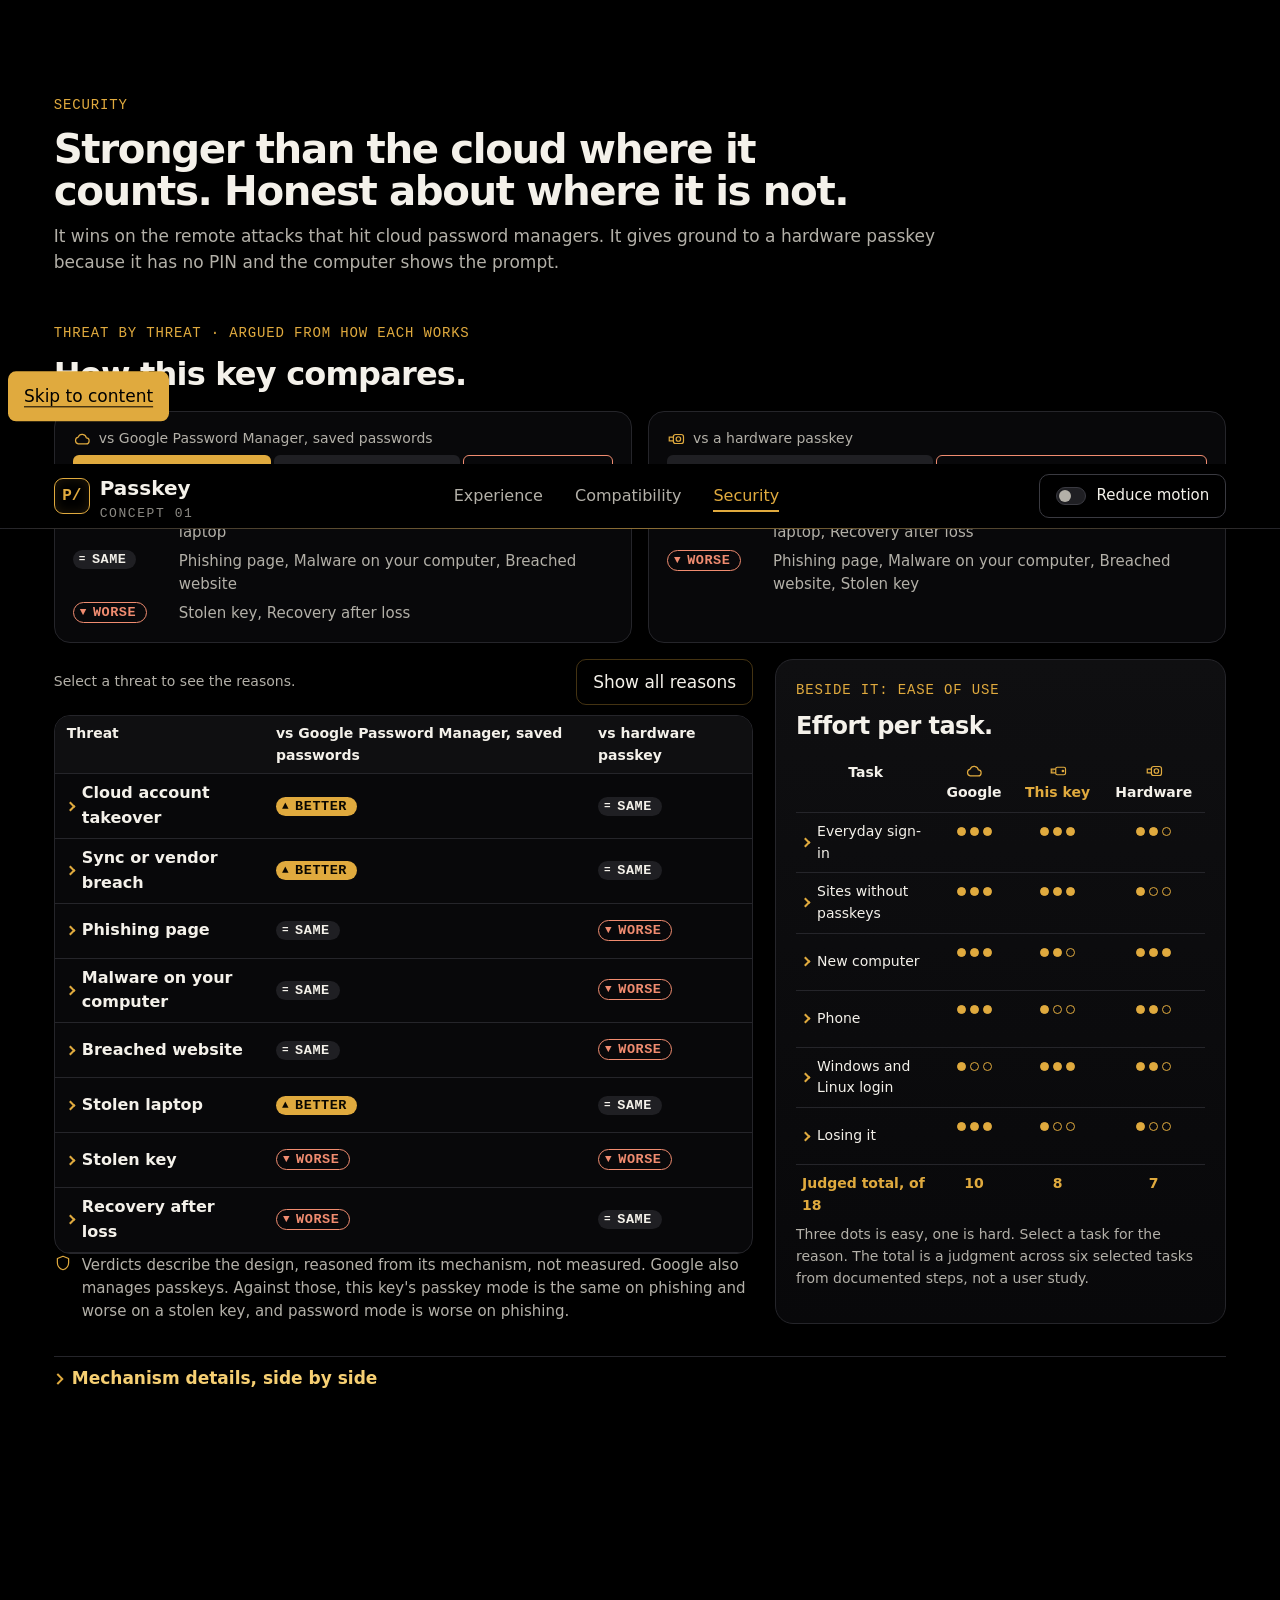
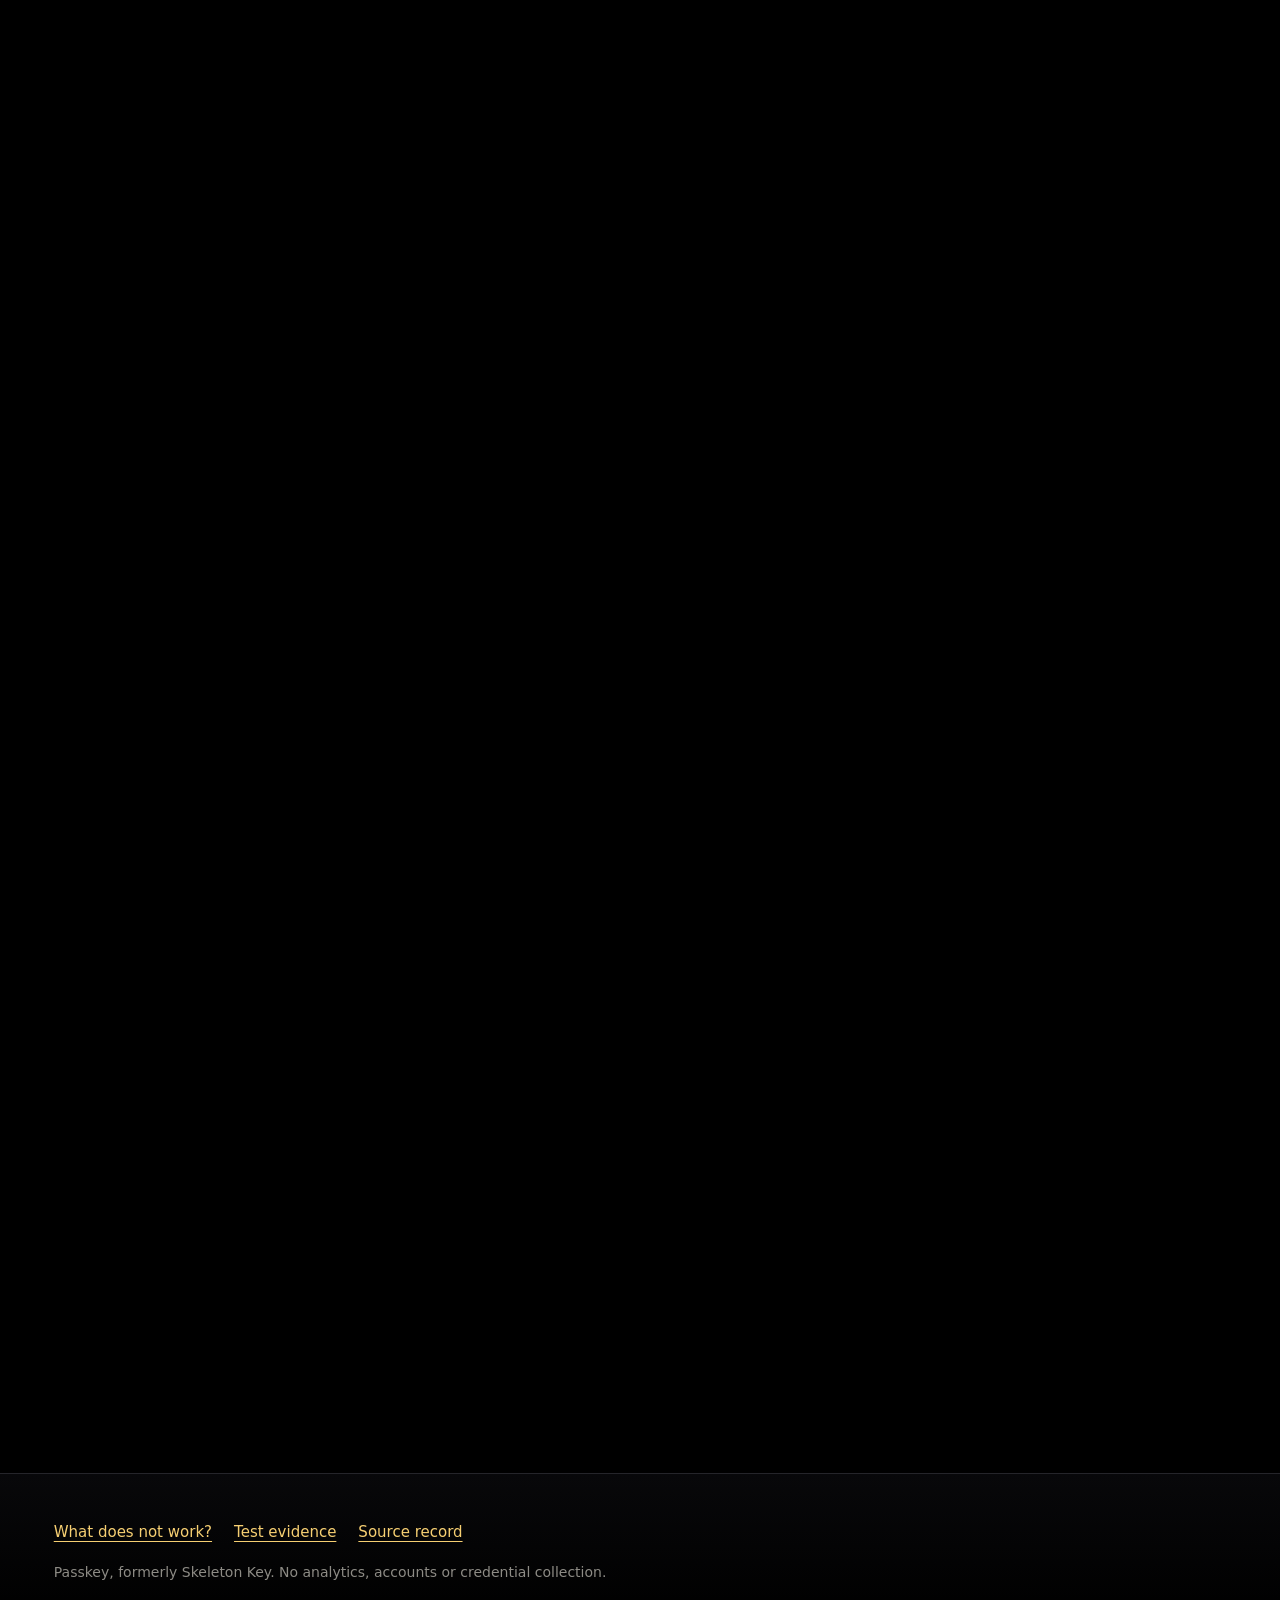
==== commit ff0fe234: "Publish V1 hero video draft with Take control continuation Draft render (960x600) of the V1 hero vid" ====
--- a/architecture.html
+++ b/architecture.html
@@ -1,5 +1,5 @@
 <!doctype html>
-<html lang="en"><head><meta charset="utf-8"><meta name="viewport" content="width=device-width,initial-scale=1"><meta name="color-scheme" content="dark"><meta http-equiv="Content-Security-Policy" content="default-src 'none'; img-src 'self' data:; style-src 'self'; script-src 'self' 'sha256-HjDVeatQqzeTIyRO6r7xPxtxih8Wdf2N7pAvuCn+iWc='; connect-src 'none'; base-uri 'none'; form-action 'none'"><title>Page moved | Passkey</title><meta name="description" content="This page has moved."><link rel="canonical" href="https://iankengott.github.io/passkey-site/security.html"><meta name="robots" content="noindex,follow"><meta property="og:type" content="website"><meta property="og:site_name" content="Passkey · Skeleton Key"><meta property="og:title" content="Page moved | Passkey"><meta property="og:description" content="This page has moved."><meta property="og:url" content="https://iankengott.github.io/passkey-site/security.html"><meta property="og:image" content="https://iankengott.github.io/passkey-site/assets/passkey-render.jpg"><meta property="og:image:width" content="1600"><meta property="og:image:height" content="1000"><meta property="og:image:alt" content="Render of the proposed Passkey USB key, formerly Skeleton Key"><meta name="twitter:card" content="summary_large_image"><meta name="twitter:title" content="Page moved | Passkey"><meta name="twitter:description" content="This page has moved."><meta name="twitter:image" content="https://iankengott.github.io/passkey-site/assets/passkey-render.jpg"><script type="application/ld+json">{"@context":"https://schema.org","@type":"WebPage","name":"Page moved | Passkey","url":"https://iankengott.github.io/passkey-site/security.html","description":"This page has moved."}</script><link rel="icon" type="image/svg+xml" href="assets/favicon.svg?v=1"><link rel="icon" type="image/png" sizes="32x32" href="assets/favicon-32.png?v=1"><link rel="shortcut icon" href="favicon.ico?v=1"><link rel="apple-touch-icon" sizes="180x180" href="assets/apple-touch-icon.png"><meta name="theme-color" content="#0a0a0c"><link rel="stylesheet" href="assets/site.css"><link rel="stylesheet" href="assets/data.css"><script src="assets/site.js" defer></script></head><body data-redirect="security.html#flow">
+<html lang="en"><head><meta charset="utf-8"><meta name="viewport" content="width=device-width,initial-scale=1"><meta name="color-scheme" content="dark"><meta http-equiv="Content-Security-Policy" content="default-src 'none'; img-src 'self' data:; media-src 'self'; style-src 'self'; script-src 'self' 'sha256-HjDVeatQqzeTIyRO6r7xPxtxih8Wdf2N7pAvuCn+iWc='; connect-src 'none'; base-uri 'none'; form-action 'none'"><title>Page moved | Passkey</title><meta name="description" content="This page has moved."><link rel="canonical" href="https://iankengott.github.io/passkey-site/security.html"><meta name="robots" content="noindex,follow"><meta property="og:type" content="website"><meta property="og:site_name" content="Passkey · Skeleton Key"><meta property="og:title" content="Page moved | Passkey"><meta property="og:description" content="This page has moved."><meta property="og:url" content="https://iankengott.github.io/passkey-site/security.html"><meta property="og:image" content="https://iankengott.github.io/passkey-site/assets/passkey-render.jpg"><meta property="og:image:width" content="1600"><meta property="og:image:height" content="1000"><meta property="og:image:alt" content="Render of the proposed Passkey USB key, formerly Skeleton Key"><meta name="twitter:card" content="summary_large_image"><meta name="twitter:title" content="Page moved | Passkey"><meta name="twitter:description" content="This page has moved."><meta name="twitter:image" content="https://iankengott.github.io/passkey-site/assets/passkey-render.jpg"><script type="application/ld+json">{"@context":"https://schema.org","@type":"WebPage","name":"Page moved | Passkey","url":"https://iankengott.github.io/passkey-site/security.html","description":"This page has moved."}</script><link rel="icon" type="image/svg+xml" href="assets/favicon.svg?v=1"><link rel="icon" type="image/png" sizes="32x32" href="assets/favicon-32.png?v=1"><link rel="shortcut icon" href="favicon.ico?v=1"><link rel="apple-touch-icon" sizes="180x180" href="assets/apple-touch-icon.png"><meta name="theme-color" content="#0a0a0c"><link rel="stylesheet" href="assets/site.css"><link rel="stylesheet" href="assets/data.css"><script src="assets/site.js" defer></script></head><body data-redirect="security.html#flow">
 <svg class="sprite" aria-hidden="true" focusable="false"><defs>
 <symbol id="i-win" viewBox="0 0 24 24"><path fill="currentColor" d="M3 5.2 10.6 4v7.4H3zm8.6-1.3L21 2.5v8.9h-9.4zM3 12.6h7.6V20L3 18.8zm8.6 0H21v8.9l-9.4-1.4z"/></symbol>
 <symbol id="i-linux" viewBox="0 0 24 24"><g fill="none" stroke="currentColor" stroke-width="1.6" stroke-linejoin="round"><path d="M12 2.8c-2.3 0-3.6 1.9-3.6 4.3 0 1.6-.6 2.7-1.7 4.2-1.3 1.8-2.3 3.9-2.1 6.1.1 1.2.8 2.4 2.4 3 1.6.6 3 .9 5 .9s3.4-.3 5-.9c1.6-.6 2.3-1.8 2.4-3 .2-2.2-.8-4.3-2.1-6.1-1.1-1.5-1.7-2.6-1.7-4.2 0-2.4-1.3-4.3-3.6-4.3z"/><path d="M9.5 12.5c0 3 1 6 2.5 6s2.5-3 2.5-6"/></g><circle cx="10.5" cy="7" r=".9" fill="currentColor"/><circle cx="13.5" cy="7" r=".9" fill="currentColor"/><path fill="currentColor" d="M10.6 9h2.8L12 10.6z"/></symbol>
@@ -21,6 +21,12 @@
 <symbol id="i-turn" viewBox="0 0 24 24"><path fill="none" stroke="currentColor" stroke-width="1.6" stroke-linecap="round" d="M4.5 9.5C6 6 9 4.5 12 4.5c4.1 0 7.5 3.4 7.5 7.5M19.5 14.5C18 18 15 19.5 12 19.5c-4.1 0-7.5-3.4-7.5-7.5M4 5v4.6h4.6M20 19v-4.6h-4.6"/></symbol>
 <symbol id="i-backup" viewBox="0 0 24 24"><g fill="none" stroke="currentColor" stroke-width="1.6" stroke-linejoin="round"><path d="M4 7c0-1.7 3.6-3 8-3s8 1.3 8 3-3.6 3-8 3-8-1.3-8-3z"/><path d="M4 7v10c0 1.7 3.6 3 8 3s8-1.3 8-3V7M4 12c0 1.7 3.6 3 8 3s8-1.3 8-3"/></g></symbol>
 <symbol id="i-sign" viewBox="0 0 24 24"><g fill="none" stroke="currentColor" stroke-width="1.6" stroke-linecap="round" stroke-linejoin="round"><path d="M4 17c2.5 0 3-6 5-6s1.2 5 3 5 2-3 3.4-3 1.2 2 2.6 2"/><path d="M4 20.5h16"/></g></symbol>
+<symbol id="i-play" viewBox="0 0 24 24"><path fill="currentColor" d="M8 5.2v13.6a.8.8 0 0 0 1.2.7l10.6-6.8a.8.8 0 0 0 0-1.4L9.2 4.5A.8.8 0 0 0 8 5.2z"/></symbol>
+<symbol id="i-pause" viewBox="0 0 24 24"><g fill="currentColor"><rect x="6.5" y="5" width="4" height="14" rx="1"/><rect x="13.5" y="5" width="4" height="14" rx="1"/></g></symbol>
+<symbol id="i-sound" viewBox="0 0 24 24"><g fill="none" stroke="currentColor" stroke-width="1.7" stroke-linecap="round" stroke-linejoin="round"><path d="M4 9.5h3.5L12 5.5v13l-4.5-4H4z"/><path d="M15.5 9a4.2 4.2 0 0 1 0 6M18 6.5a7.8 7.8 0 0 1 0 11"/></g></symbol>
+<symbol id="i-mute" viewBox="0 0 24 24"><g fill="none" stroke="currentColor" stroke-width="1.7" stroke-linecap="round" stroke-linejoin="round"><path d="M4 9.5h3.5L12 5.5v13l-4.5-4H4z"/><path d="m16 9.5 5 5M21 9.5l-5 5"/></g></symbol>
+<symbol id="i-replay" viewBox="0 0 24 24"><g fill="none" stroke="currentColor" stroke-width="1.7" stroke-linecap="round" stroke-linejoin="round"><path d="M4.5 12a7.5 7.5 0 1 0 2.2-5.3"/><path d="M4.5 4.5v4h4"/></g></symbol>
+<symbol id="i-skip" viewBox="0 0 24 24"><g fill="currentColor"><path d="M5 6.2v11.6a.7.7 0 0 0 1.1.6l8.4-5.8a.7.7 0 0 0 0-1.2L6.1 5.6A.7.7 0 0 0 5 6.2z"/><rect x="16.5" y="5.5" width="2.6" height="13" rx=".8"/></g></symbol>
 <symbol id="i-dots" viewBox="0 0 24 24"><g fill="currentColor"><circle cx="5" cy="12" r="1.9"/><circle cx="12" cy="12" r="1.9"/><circle cx="19" cy="12" r="1.9"/></g></symbol>
 </defs></svg><a class="skip" href="#main">Skip to content</a>
 <header class="top"><div class="top-in"><a class="brand" href="index.html"><span class="brand-mark" aria-hidden="true">P/</span><span class="brand-word">Passkey<small>Concept 01</small></span></a><nav aria-label="Main"><a href="index.html">Experience</a><a href="compatibility.html">Compatibility</a><a href="security.html">Security</a></nav><div class="motion js-only"><button id="motion" type="button" aria-pressed="false" aria-describedby="motion-note"><span class="switch" aria-hidden="true"></span><span>Reduce motion</span></button><span id="motion-note" class="motion-note" hidden>Already reduced by your system setting.</span></div></div></header>
--- a/assets/site.css
+++ b/assets/site.css
@@ -952,3 +952,90 @@
  .parts dl{grid-template-columns:minmax(0,1fr)}
  .parts dd{margin-bottom:6px}
 }
+
+/* ---------------- Desktop viewport: the page uses the whole screen width, and the hero fills the screen below the header ----------------
+   From 1200 px the header, main and footer span the window with responsive gutters. Sections below the hero keep a wide cap so lines and
+   grids stay readable on ultrawide screens; their own text already has measures in ch. The hero is a full-height stage: copy on the left,
+   the media area bleeding to the right edge. .render is the media slot; the frame sequence (and any later <video class="render-img">)
+   covers it at its own 16:10 ratio, never stretched. The sign-in card sits on the right of the stage, clear of the inserted key. */
+@media (min-width:1200px){
+ :root{--max:none;--gut:clamp(32px,4.2vw,160px);--hdr:65px;--wide:2560px;--pad:max(var(--gut),calc((100vw - var(--wide)) / 2))}
+ main{padding-inline:var(--pad)}
+ .hero{margin-inline:calc(var(--gut) - var(--pad));grid-template-columns:minmax(400px,36%) minmax(0,1fr);align-items:center;gap:0 clamp(12px,1.5vw,48px);min-height:calc(100vh - var(--hdr));min-height:calc(100svh - var(--hdr));padding:0}
+ .hero-copy{max-width:none;padding:clamp(20px,5vh,72px) 0}
+ .hero-copy h1{font-size:clamp(40px,min(3.7vw,7.4vh),104px);margin-bottom:.34em}
+ .hero .lead{font-size:clamp(18px,min(1.3vw,2.6vh),32px);max-width:30ch;margin-bottom:1.4em}
+ .cta{min-height:clamp(54px,min(3.3vw,6.4vh),80px);padding-inline:clamp(26px,1.7vw,48px);font-size:clamp(17px,min(1.05vw,2vh),25px)}
+ .cta .ico{width:1.15em;height:1.15em}
+ .product{align-self:stretch;display:grid;grid-template:minmax(0,1fr)/minmax(0,1fr);min-height:480px;margin-right:calc(-1 * var(--gut))}
+ .render{grid-area:1/1;position:relative;min-height:0}
+ .render-img,.render video{position:absolute;inset:0;width:100%;height:100%;object-fit:cover;object-position:72% 50%}
+ /* Soft left edge where the crop meets the copy column. Only the outer tenth, where no casing point falls; it never takes pointer hits. */
+ .render::before{content:"";position:absolute;z-index:1;inset:0 auto 0 0;width:clamp(48px,10%,260px);background:linear-gradient(90deg,var(--bg),transparent);pointer-events:none}
+ .product .demo{grid-area:1/1;position:relative;right:auto;top:auto;justify-self:end;align-self:center;width:clamp(310px,19vw,360px);margin:0 max(24px,calc(var(--gut) * .75)) 0 0}
+}
+/* Stacked layouts: when the card scrolls into view, leave room for its entry animation so the status line is not cut off. */
+.product .demo{scroll-margin-block:84px 24px}
+/* Large and ultrawide screens: the card grows with the stage instead of shrinking beside it. */
+@media (min-width:2200px) and (min-height:1000px){.product .demo{zoom:1.2}}
+@media (min-width:3000px) and (min-height:1300px){.product .demo{zoom:1.35}}
+
+/* ---------------- V1: hero video, "Take control" continuation, captions and controls ----------------
+   The hero media slot (.render) now holds the V1 video. The continuation video sits on top of it and starts on the same frame,
+   so the switch after Take control shows no cut. Captions are page text synced to the video, so they stay legible on phones. */
+.enhanced .take[hidden],.enhanced .hcap[hidden]{display:none!important}
+.sr-only{position:absolute!important;width:1px;height:1px;margin:-1px;padding:0;overflow:hidden;clip:rect(0 0 0 0);white-space:nowrap;border:0}
+.stage{position:relative;isolation:isolate}
+.stage .hv{display:block;width:100%;height:auto;aspect-ratio:16/10;background:#000;object-fit:cover}
+.stage .hv.cont{position:absolute;inset:0 0 auto 0;z-index:1}   /* same box as the main video: captions and the popup sit below it on stacked layouts */
+.enhanced .stage .hv{cursor:default}
+.hcap{position:relative;z-index:3;margin:0;padding:14px var(--gut) 4px;min-height:92px;pointer-events:none}
+.hcap-t{margin:0;font-size:clamp(19px,4.6vw,24px);font-weight:650;letter-spacing:-.015em;line-height:1.22;color:var(--text)}
+.hcap-s{margin:4px 0 0;font:15px/1.4 var(--mono);letter-spacing:.02em;color:var(--gold-hi)}
+.hcap-s:empty{display:none}
+.hcap.swap{animation:rise .5s var(--ease) both}
+.product[data-state=poised] .hcap{display:none!important}
+.take{position:relative;z-index:4;margin:12px var(--gut) 0;padding:16px 18px 18px;border:1.5px solid var(--gold);border-radius:18px;background:rgba(9,9,10,.92);box-shadow:0 26px 60px -26px #000,0 0 0 6px rgba(224,170,62,.12);backdrop-filter:blur(6px)}
+.take:not([hidden]){animation:pop .45s var(--spring) both}
+.take-tag{display:flex;align-items:center;gap:8px;margin:0 0 6px;font:14px var(--mono);letter-spacing:.16em;color:var(--gold)}
+.take-q{margin:0 0 14px;font-size:18px;font-weight:600;line-height:1.3}
+#take-control{width:100%;min-height:52px;font-size:18px;border-radius:999px;box-shadow:0 14px 36px -14px rgba(224,170,62,.8)}
+#take-control:focus-visible{outline:3px solid var(--gold-hi);outline-offset:3px}
+.vctl{position:absolute;z-index:4;right:10px;top:10px;display:flex;gap:6px}
+.enhanced .vctl.js-only{display:flex!important}
+.vbtn{display:inline-flex;align-items:center;justify-content:center;gap:6px;min-width:44px;min-height:44px;padding:0 10px;border-radius:999px;border:1px solid rgba(255,255,255,.18);background:rgba(8,8,10,.62);color:var(--text);backdrop-filter:blur(6px);font-size:15px}
+.vbtn:hover{border-color:var(--gold);color:var(--gold-hi)}
+.vbtn:focus-visible{outline:3px solid var(--gold-hi);outline-offset:2px}
+.vbtn .snd-l{position:absolute;width:1px;height:1px;overflow:hidden;clip:rect(0 0 0 0);white-space:nowrap}
+#v-play .i-play,#v-play[data-paused=true] .i-pause{display:none}
+#v-play[data-paused=true] .i-play{display:block}
+#v-sound .i-sound,#v-sound[aria-pressed=true] .i-mute{display:none}
+#v-sound[aria-pressed=true] .i-sound{display:block}
+#v-sound[aria-pressed=true]{border-color:var(--gold);color:var(--gold-hi)}
+@media (max-width:1199px){
+ .stage{max-width:860px;margin:0 auto}
+ .hcap{padding-inline:max(var(--gut),16px)}
+}
+@media (min-width:600px) and (max-width:1199px){.take{max-width:440px;margin-inline:auto}.hcap{padding-inline:0}}
+@media (min-width:1200px){
+ .stage .hv{position:absolute;inset:0;height:100%;aspect-ratio:auto;object-position:72% 50%}
+ .render.stage::before{z-index:2}
+ .stage::after{content:"";position:absolute;z-index:2;inset:auto 0 0 0;height:34%;background:linear-gradient(0deg,rgba(0,0,0,.72),transparent);pointer-events:none}
+ .hcap{position:absolute;left:max(12%,72px);bottom:clamp(28px,7%,96px);right:28%;padding:0;min-height:0}
+ .hcap-t{font-size:clamp(22px,min(1.75vw,3.4vh),44px);text-shadow:0 2px 18px rgba(0,0,0,.8)}
+ .hcap-s{font-size:clamp(15px,min(.95vw,1.8vh),22px)}
+ .take{position:absolute;margin:0;left:var(--tx,30%);top:var(--ty,56%);transform:translate(-100%,-50%);width:clamp(270px,17vw,380px)}
+ .take:not([hidden]){animation:fade .5s var(--ease) both}
+ .take[data-place=above]{transform:translate(-50%,-100%)}
+ .take-q{font-size:clamp(18px,1.1vw,24px)}
+ #take-control{min-height:clamp(52px,3vw,64px);font-size:clamp(18px,1.05vw,23px)}
+ .vctl{top:auto;right:max(24px,calc(var(--gut) * .75));bottom:clamp(20px,4%,48px);gap:8px}
+ .vbtn{min-width:48px;min-height:48px}
+ .vbtn .snd-l{position:static;width:auto;height:auto;overflow:visible;clip:auto}
+ #v-sound{padding:0 16px 0 12px}
+}
+@media (min-width:2200px) and (min-height:1000px){.vctl{zoom:1.2}.take-q{font-size:26px}}   /* no zoom on the popup: it would scale its computed position too */
+.motion-off .take:not([hidden]),.motion-off .hcap.swap{animation:none}
+.draft-tag{position:absolute;z-index:4;left:10px;top:10px;margin:0;padding:3px 9px;border:1px solid var(--line2);border-radius:999px;background:rgba(8,8,10,.7);font:12px var(--mono);letter-spacing:.08em;text-transform:uppercase;color:var(--muted);pointer-events:none}
+@media (min-width:1200px){.draft-tag{left:auto;right:max(24px,calc(var(--gut) * .75));top:18px}}
+.take{scroll-margin-block:84px 24px}
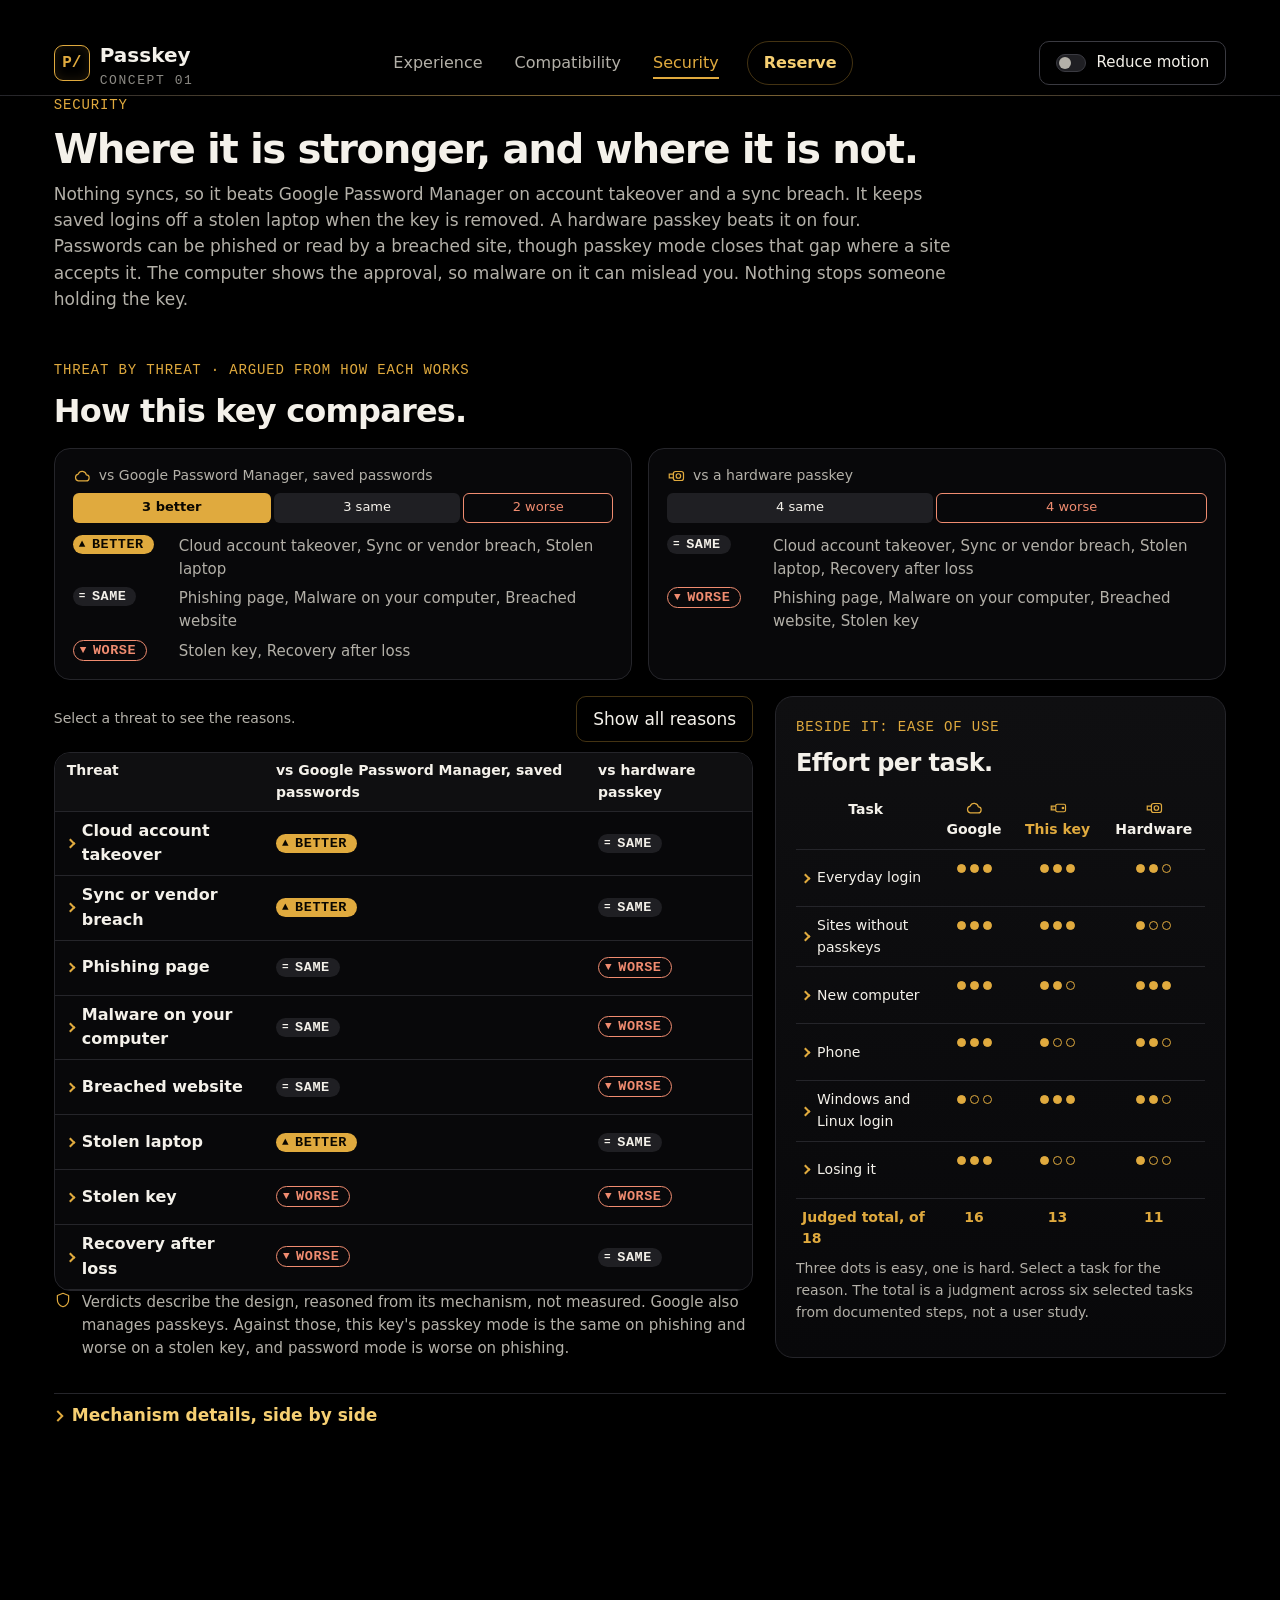
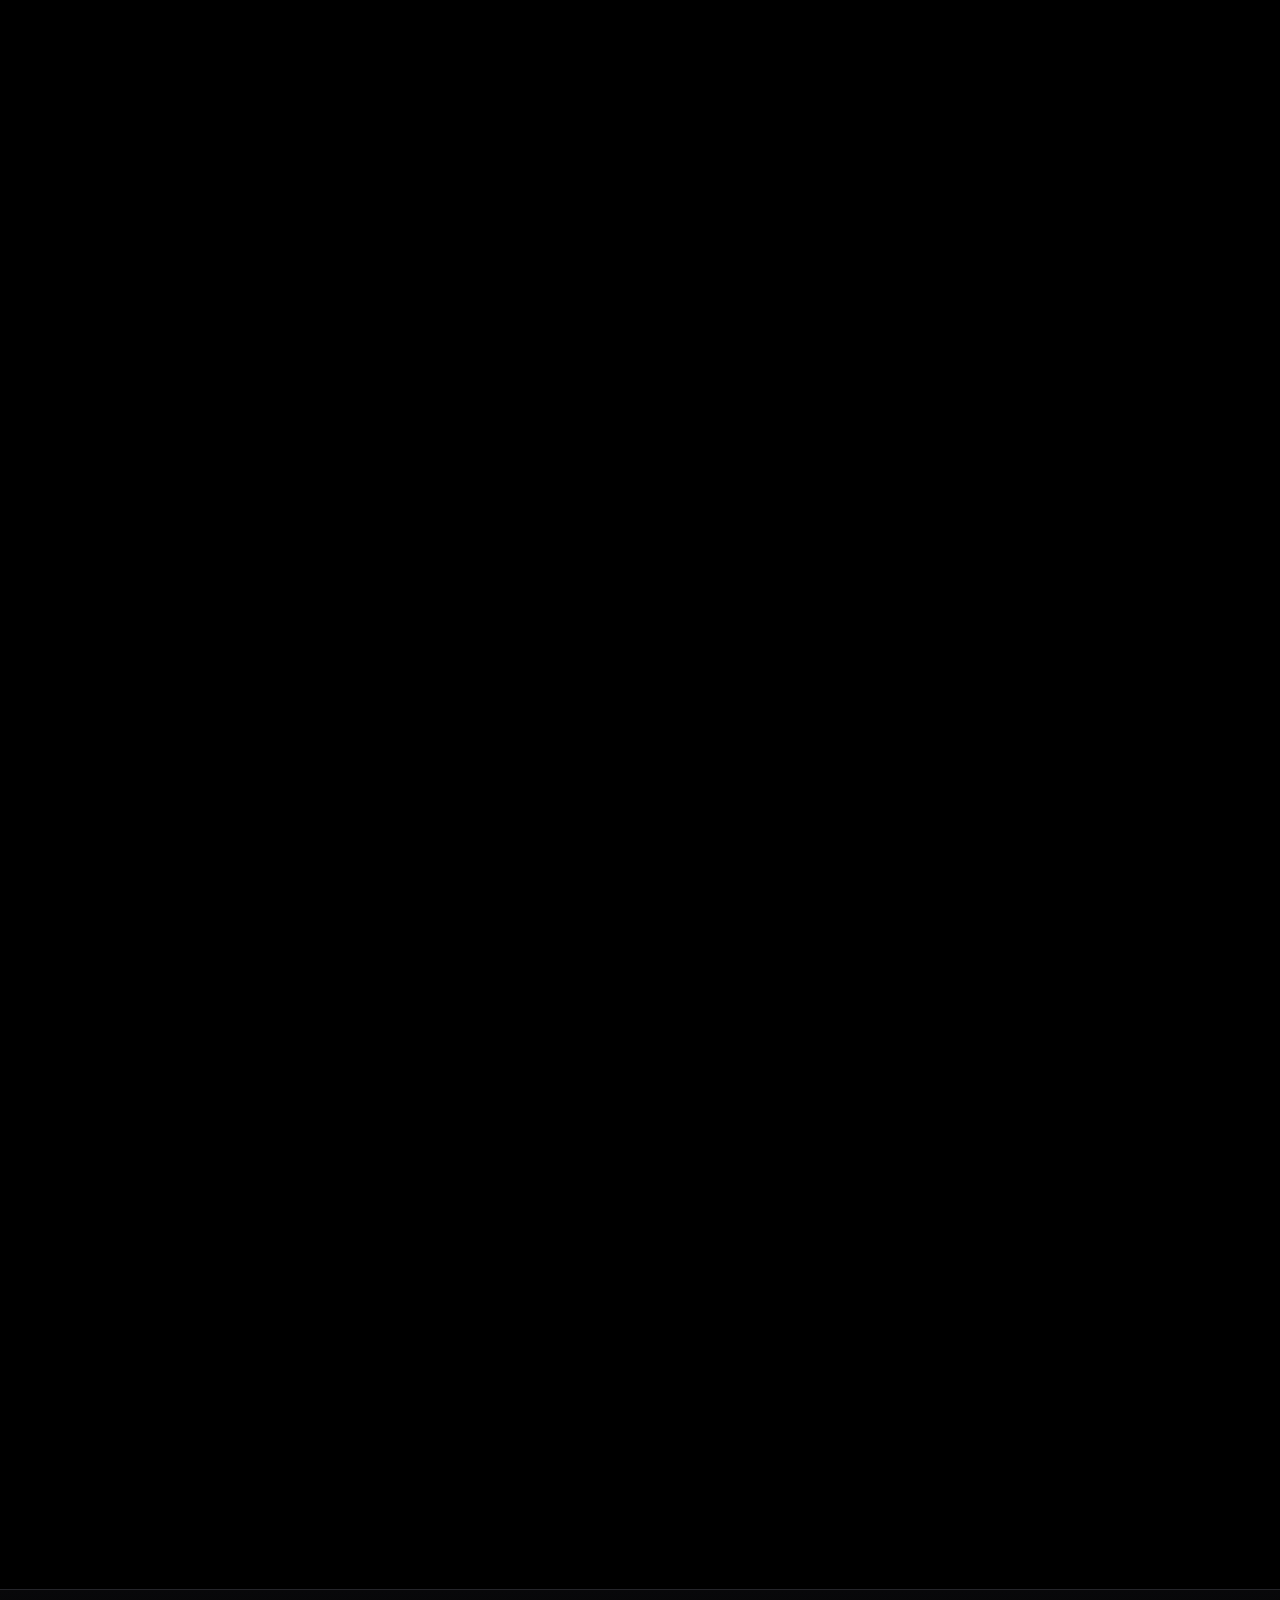
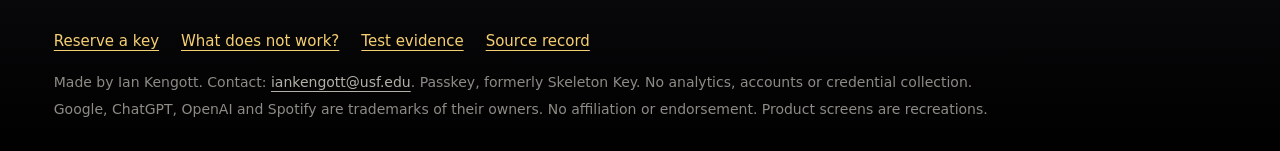
==== commit 57ffd4d8: "Publish full V1 hero video and First 100 reservation section Council-reviewed site update: full-qual" ====
--- a/architecture.html
+++ b/architecture.html
@@ -1,5 +1,5 @@
 <!doctype html>
-<html lang="en"><head><meta charset="utf-8"><meta name="viewport" content="width=device-width,initial-scale=1"><meta name="color-scheme" content="dark"><meta http-equiv="Content-Security-Policy" content="default-src 'none'; img-src 'self' data:; media-src 'self'; style-src 'self'; script-src 'self' 'sha256-HjDVeatQqzeTIyRO6r7xPxtxih8Wdf2N7pAvuCn+iWc='; connect-src 'none'; base-uri 'none'; form-action 'none'"><title>Page moved | Passkey</title><meta name="description" content="This page has moved."><link rel="canonical" href="https://iankengott.github.io/passkey-site/security.html"><meta name="robots" content="noindex,follow"><meta property="og:type" content="website"><meta property="og:site_name" content="Passkey · Skeleton Key"><meta property="og:title" content="Page moved | Passkey"><meta property="og:description" content="This page has moved."><meta property="og:url" content="https://iankengott.github.io/passkey-site/security.html"><meta property="og:image" content="https://iankengott.github.io/passkey-site/assets/passkey-render.jpg"><meta property="og:image:width" content="1600"><meta property="og:image:height" content="1000"><meta property="og:image:alt" content="Render of the proposed Passkey USB key, formerly Skeleton Key"><meta name="twitter:card" content="summary_large_image"><meta name="twitter:title" content="Page moved | Passkey"><meta name="twitter:description" content="This page has moved."><meta name="twitter:image" content="https://iankengott.github.io/passkey-site/assets/passkey-render.jpg"><script type="application/ld+json">{"@context":"https://schema.org","@type":"WebPage","name":"Page moved | Passkey","url":"https://iankengott.github.io/passkey-site/security.html","description":"This page has moved."}</script><link rel="icon" type="image/svg+xml" href="assets/favicon.svg?v=1"><link rel="icon" type="image/png" sizes="32x32" href="assets/favicon-32.png?v=1"><link rel="shortcut icon" href="favicon.ico?v=1"><link rel="apple-touch-icon" sizes="180x180" href="assets/apple-touch-icon.png"><meta name="theme-color" content="#0a0a0c"><link rel="stylesheet" href="assets/site.css"><link rel="stylesheet" href="assets/data.css"><script src="assets/site.js" defer></script></head><body data-redirect="security.html#flow">
+<html lang="en"><head><meta charset="utf-8"><meta name="viewport" content="width=device-width,initial-scale=1"><meta name="color-scheme" content="dark"><meta http-equiv="Content-Security-Policy" content="default-src 'none'; img-src 'self' data:; media-src 'self'; style-src 'self'; script-src 'self' 'sha256-HjDVeatQqzeTIyRO6r7xPxtxih8Wdf2N7pAvuCn+iWc='; connect-src 'none'; base-uri 'none'; form-action 'none'"><title>Page moved | Passkey</title><meta name="description" content="This page has moved."><noscript><meta http-equiv="refresh" content="0; url=security.html#flow"></noscript><meta name="robots" content="noindex,follow"><meta property="og:type" content="website"><meta property="og:site_name" content="Passkey"><meta property="og:title" content="Page moved | Passkey"><meta property="og:description" content="This page has moved."><meta property="og:image" content="https://iankengott.github.io/passkey-site/assets/video/poster-full-poised.jpg"><meta property="og:image:width" content="1920"><meta property="og:image:height" content="1200"><meta property="og:image:alt" content="Still from the Passkey demo video: a small USB key waits beside the USB port of a desktop PC"><meta name="twitter:card" content="summary_large_image"><meta name="twitter:title" content="Page moved | Passkey"><meta name="twitter:description" content="This page has moved."><meta name="twitter:image" content="https://iankengott.github.io/passkey-site/assets/video/poster-full-poised.jpg"><meta name="twitter:image:alt" content="Still from the Passkey demo video: a small USB key waits beside the USB port of a desktop PC"><script type="application/ld+json">{"@context":"https://schema.org","@type":"WebPage","name":"Page moved | Passkey","url":"https://iankengott.github.io/passkey-site/security.html","description":"This page has moved."}</script><link rel="icon" type="image/svg+xml" href="assets/favicon.svg?v=1"><link rel="icon" type="image/png" sizes="32x32" href="assets/favicon-32.png?v=1"><link rel="shortcut icon" href="favicon.ico?v=1"><link rel="apple-touch-icon" sizes="180x180" href="assets/apple-touch-icon.png"><meta name="theme-color" content="#0a0a0c"><link rel="stylesheet" href="assets/site.css"><link rel="stylesheet" href="assets/data.css"><script src="assets/site.js" defer></script></head><body data-redirect="security.html#flow">
 <svg class="sprite" aria-hidden="true" focusable="false"><defs>
 <symbol id="i-win" viewBox="0 0 24 24"><path fill="currentColor" d="M3 5.2 10.6 4v7.4H3zm8.6-1.3L21 2.5v8.9h-9.4zM3 12.6h7.6V20L3 18.8zm8.6 0H21v8.9l-9.4-1.4z"/></symbol>
 <symbol id="i-linux" viewBox="0 0 24 24"><g fill="none" stroke="currentColor" stroke-width="1.6" stroke-linejoin="round"><path d="M12 2.8c-2.3 0-3.6 1.9-3.6 4.3 0 1.6-.6 2.7-1.7 4.2-1.3 1.8-2.3 3.9-2.1 6.1.1 1.2.8 2.4 2.4 3 1.6.6 3 .9 5 .9s3.4-.3 5-.9c1.6-.6 2.3-1.8 2.4-3 .2-2.2-.8-4.3-2.1-6.1-1.1-1.5-1.7-2.6-1.7-4.2 0-2.4-1.3-4.3-3.6-4.3z"/><path d="M9.5 12.5c0 3 1 6 2.5 6s2.5-3 2.5-6"/></g><circle cx="10.5" cy="7" r=".9" fill="currentColor"/><circle cx="13.5" cy="7" r=".9" fill="currentColor"/><path fill="currentColor" d="M10.6 9h2.8L12 10.6z"/></symbol>
@@ -27,8 +27,9 @@
 <symbol id="i-mute" viewBox="0 0 24 24"><g fill="none" stroke="currentColor" stroke-width="1.7" stroke-linecap="round" stroke-linejoin="round"><path d="M4 9.5h3.5L12 5.5v13l-4.5-4H4z"/><path d="m16 9.5 5 5M21 9.5l-5 5"/></g></symbol>
 <symbol id="i-replay" viewBox="0 0 24 24"><g fill="none" stroke="currentColor" stroke-width="1.7" stroke-linecap="round" stroke-linejoin="round"><path d="M4.5 12a7.5 7.5 0 1 0 2.2-5.3"/><path d="M4.5 4.5v4h4"/></g></symbol>
 <symbol id="i-skip" viewBox="0 0 24 24"><g fill="currentColor"><path d="M5 6.2v11.6a.7.7 0 0 0 1.1.6l8.4-5.8a.7.7 0 0 0 0-1.2L6.1 5.6A.7.7 0 0 0 5 6.2z"/><rect x="16.5" y="5.5" width="2.6" height="13" rx=".8"/></g></symbol>
+<symbol id="i-mail" viewBox="0 0 24 24"><g fill="none" stroke="currentColor" stroke-width="1.7" stroke-linejoin="round"><rect x="3" y="5.5" width="18" height="13" rx="2"/><path d="m3.8 7 8.2 6.2L20.2 7"/></g></symbol>
 <symbol id="i-dots" viewBox="0 0 24 24"><g fill="currentColor"><circle cx="5" cy="12" r="1.9"/><circle cx="12" cy="12" r="1.9"/><circle cx="19" cy="12" r="1.9"/></g></symbol>
 </defs></svg><a class="skip" href="#main">Skip to content</a>
-<header class="top"><div class="top-in"><a class="brand" href="index.html"><span class="brand-mark" aria-hidden="true">P/</span><span class="brand-word">Passkey<small>Concept 01</small></span></a><nav aria-label="Main"><a href="index.html">Experience</a><a href="compatibility.html">Compatibility</a><a href="security.html">Security</a></nav><div class="motion js-only"><button id="motion" type="button" aria-pressed="false" aria-describedby="motion-note"><span class="switch" aria-hidden="true"></span><span>Reduce motion</span></button><span id="motion-note" class="motion-note" hidden>Already reduced by your system setting.</span></div></div></header>
+<header class="top"><div class="top-in"><a class="brand" href="index.html"><span class="brand-mark" aria-hidden="true">P/</span><span class="brand-word">Passkey<small>Concept 01</small></span></a><nav aria-label="Main"><a href="index.html">Experience</a><a href="compatibility.html">Compatibility</a><a href="security.html">Security</a><a class="nav-buy" href="index.html#buy">Reserve</a></nav><div class="motion js-only"><button id="motion" type="button" aria-pressed="false" aria-describedby="motion-note"><span class="switch" aria-hidden="true"></span><span>Reduce motion</span></button><span id="motion-note" class="motion-note" hidden>Already reduced by your system setting.</span></div></div></header>
 <main id="main"><div class="page-head"><p class="eyebrow">Moved</p><h1>This page has moved.</h1><p class="lead"><a href="security.html#flow">Continue to the current page</a>.</p></div></main>
-<footer><div class="foot-in"><nav aria-label="Footer"><a href="compatibility.html#works">What does not work?</a><a href="security.html#evidence">Test evidence</a><a href="assets/sources.json">Source record</a></nav><p class="fine">Passkey, formerly Skeleton Key. No analytics, accounts or credential collection.</p></div></footer></body></html>+<footer><div class="foot-in"><nav aria-label="Footer"><a href="index.html#buy">Reserve a key</a><a href="compatibility.html#works">What does not work?</a><a href="security.html#evidence">Test evidence</a><a href="assets/sources.json">Source record</a></nav><p class="foot-made">Made by Ian Kengott. Contact: <a href="mailto:iankengott@usf.edu">iankengott@usf.edu</a>. <span class="fine">Passkey, formerly Skeleton Key. No analytics, accounts or credential collection.</span></p><p class="foot-legal">Google, ChatGPT, OpenAI and Spotify are trademarks of their owners. No affiliation or endorsement. Product screens are recreations.</p></div></footer></body></html>
--- a/assets/site.css
+++ b/assets/site.css
@@ -1012,6 +1012,10 @@
 #v-sound .i-sound,#v-sound[aria-pressed=true] .i-mute{display:none}
 #v-sound[aria-pressed=true] .i-sound{display:block}
 #v-sound[aria-pressed=true]{border-color:var(--gold);color:var(--gold-hi)}
+#v-sound[data-wait=true]{padding:0 14px 0 10px;border-color:var(--gold);color:var(--gold-hi);animation:sndcue 1.8s var(--ease) 2}
+#v-sound[data-wait=true] .snd-l{position:static;width:auto;height:auto;overflow:visible;clip:auto}
+@keyframes sndcue{50%{box-shadow:0 0 0 6px rgba(224,170,62,.28)}}
+.motion-off #v-sound[data-wait=true]{animation:none}
 @media (max-width:1199px){
  .stage{max-width:860px;margin:0 auto}
  .hcap{padding-inline:max(var(--gut),16px)}
@@ -1039,3 +1043,197 @@
 .draft-tag{position:absolute;z-index:4;left:10px;top:10px;margin:0;padding:3px 9px;border:1px solid var(--line2);border-radius:999px;background:rgba(8,8,10,.7);font:12px var(--mono);letter-spacing:.08em;text-transform:uppercase;color:var(--muted);pointer-events:none}
 @media (min-width:1200px){.draft-tag{left:auto;right:max(24px,calc(var(--gut) * .75));top:18px}}
 .take{scroll-margin-block:84px 24px}
+
+/* ---------------- 14 November: full-quality V1 shown whole, a Reserve action and the Reserve section ----------------
+   The finished V1 carries its story across the whole frame (notes on the left of the table, screens in the middle), so the hero
+   now shows the full 16:10 picture instead of a cropped background. The 960 px files are the normal delivery; site.js loads the
+   1920 px masters only for large or high-density screens. Reserve opens a prefilled email: no payment, checkout or counter. */
+a.cta{text-decoration:none;font-weight:600;border:1px solid transparent}
+a.cta.primary{background:var(--gold);border-color:var(--gold);color:#0a0700}
+a.cta.primary:hover{background:var(--gold-hi);border-color:var(--gold-hi);color:#0a0700;box-shadow:0 0 0 4px var(--hair2),0 16px 40px -16px rgba(224,170,62,.75)}
+a.cta.primary:focus-visible{outline:3px solid var(--gold-hi);outline-offset:3px}
+.cta.ghost-cta{background:transparent;border:1px solid var(--line2);color:var(--text);box-shadow:none;font-weight:550}
+.cta.ghost-cta .ico{color:var(--gold)}
+.cta.ghost-cta:hover{border-color:var(--gold);background:var(--s3)}
+.hero-act{display:flex;flex-wrap:wrap;gap:12px;margin:0}
+.enhanced .hero-act .cta.js-only{display:inline-flex!important}
+.hero-offer{margin:16px 0 0;font-size:15px;color:var(--muted)}
+.hero-offer b{color:var(--gold-hi);font-weight:650}
+.vnote{margin:10px 0 0;font-size:13.5px;line-height:1.4;color:var(--soft)}
+.stage .hv{object-fit:contain;object-position:50% 50%}
+
+/* header and footer Reserve link */
+.top nav a.nav-buy{color:var(--gold-hi);border:1px solid var(--hair);margin-left:10px;padding-inline:16px;border-radius:999px;font-weight:550}
+.top nav a.nav-buy::after{display:none}
+.top nav a.nav-buy:hover{border-color:var(--gold);background:rgba(224,170,62,.10);color:var(--gold-hi)}
+
+/* Reserve section */
+.buy-grid{display:grid;grid-template-columns:minmax(0,1.15fr) minmax(300px,.85fr);gap:clamp(20px,4vw,56px);align-items:center;padding:clamp(22px,3.4vw,44px);border:1px solid var(--line);border-radius:22px;background:radial-gradient(120% 140% at 100% 0%,rgba(224,170,62,.10),transparent 55%),var(--s1)}
+.buy-copy h2{margin-bottom:8px}
+.buy-lead{color:var(--muted);font-size:18px;margin:0 0 18px}
+.buy-terms{list-style:none;margin:0;padding:0;display:grid;gap:12px}
+.buy-terms li{display:flex;gap:12px;align-items:flex-start;font-size:16px;color:var(--muted)}
+.buy-terms li .ico{margin-top:2px}
+.buy-terms strong{color:var(--text);font-weight:600}
+.price-card{padding:24px 24px 20px;border:1.5px solid var(--gold);border-radius:18px;background:linear-gradient(180deg,#15120a,#0b0a08);box-shadow:0 0 0 6px var(--hair2),0 30px 60px -30px #000}
+.offer-tag{margin:0 0 6px;font:600 14px var(--mono);letter-spacing:.12em;text-transform:uppercase;color:var(--gold)}
+.price{display:flex;align-items:baseline;gap:10px;margin:0 0 6px}
+.price b{font-size:clamp(44px,4.4vw,60px);line-height:1;letter-spacing:-.03em;color:var(--text)}
+.price span{color:var(--muted);font-size:16px}
+.price-note{margin:0 0 18px;font-size:15px;color:var(--muted)}
+.price-card .buy-cta{width:100%;justify-content:center}
+.price-fine{margin:12px 0 0;font-size:14px;color:var(--soft);text-align:center}
+
+@media (min-width:1200px){
+ /* the stage is the whole picture: as wide as the column allows, never taller than the screen below the header */
+ .product{align-self:center;display:block;min-height:0;margin-right:0}
+ .render.stage{width:min(100%,calc((100vh - var(--hdr) - 110px) * 1.6));width:min(100%,calc((100svh - var(--hdr) - 110px) * 1.6));aspect-ratio:16/10;margin:0 0 0 auto;min-height:0}
+ .render.stage::before,.stage::after{display:none}
+ .stage .hv{position:absolute;inset:0;width:100%;height:100%;object-fit:contain;object-position:50% 50%;border-radius:16px;box-shadow:0 0 0 1px var(--line),0 40px 90px -40px rgba(0,0,0,.9)}
+ .vctl{right:16px;bottom:16px}
+ .vnote{text-align:right;margin-left:auto;font-size:14px}
+ .hero-act{gap:14px}
+ .hero-offer{font-size:clamp(15px,min(.95vw,1.9vh),20px)}
+}
+@media (max-width:1199px){
+ .vnote{max-width:860px;margin:10px auto 0;padding-inline:max(var(--gut),16px)}
+ .take{margin-top:14px}
+ /* stacked layouts: the controls sit in a row under the picture, so they never cover the screens in the video */
+ .vctl{position:relative;top:auto;right:auto;justify-content:flex-end;margin:10px max(var(--gut),16px) 0}
+ .vbtn{background:var(--s3);border-color:var(--line2)}
+}
+@media (min-width:600px) and (max-width:1199px){.vnote{padding-inline:0}.vctl{margin-inline:0}}
+@media (max-width:860px){
+ .buy-grid{grid-template-columns:minmax(0,1fr)}
+}
+@media (max-width:700px){
+ .hero-act{gap:10px;flex-wrap:nowrap}
+ .hero-act .cta{flex:1 1 0;width:auto;min-width:0;min-height:50px;padding:10px 12px;font-size:16px;justify-content:center}
+ .hero-offer{margin-top:12px;font-size:14px}
+ .vnote{font-size:13px}
+ .top nav{gap:2px}
+ .top nav a{white-space:nowrap;padding:6px 7px}
+ .top nav a.nav-buy{margin-left:0;padding:6px 10px}
+ .product{margin-top:18px}
+ .buy-grid{padding:18px;border-radius:18px;gap:18px}
+ .buy-lead{font-size:16px;margin-bottom:14px}
+ .buy-terms li{font-size:15px}
+ .price-card{padding:18px 18px 16px}
+}
+@media (max-width:380px){
+ .top nav a{padding:6px 5px;font-size:14px}
+ .top nav a.nav-buy{padding:6px 8px}
+}
+/* Below 360 px the Reserve pill stays: tighter spacing, and the row may wrap rather than hide anything */
+@media (max-width:359px){
+ .top nav{flex-wrap:wrap;justify-content:space-between;gap:2px 0;margin:0 -8px}
+ .top nav a{padding:6px 3px;font-size:13px}
+ .top nav a.nav-buy{padding:5px 7px}
+}
+/* short desktop windows: a compact popup so it fits above the key without covering the key or the port */
+@media (min-width:1200px) and (max-height:700px){.take{padding:10px 14px 12px;width:clamp(240px,17vw,320px)}.take-tag{display:none}.take-q{font-size:16px;margin-bottom:8px}#take-control{min-height:44px;font-size:17px}}
+
+/* ---------------- 14 November, round 1 fixes: Reserve address, error state, hints, footer ---------------- */
+.take-hint{margin:10px 0 0;font-size:14px;line-height:1.35;color:var(--muted);text-align:center}
+@media (min-width:1200px) and (max-height:700px){.take-hint{margin-top:6px;font-size:13px}}
+.verr{position:absolute;z-index:5;left:0;right:0;top:0;aspect-ratio:16/10;place-content:center;justify-items:center;gap:12px;padding:16px;background:rgba(0,0,0,.62);text-align:center;border-radius:12px}
+.enhanced .verr.js-only{display:grid!important}
+.enhanced .verr.js-only[hidden]{display:none!important}
+.verr p{margin:0;font-size:18px;font-weight:600;color:var(--text)}
+.verr button{display:inline-flex;align-items:center;gap:8px;min-height:48px;padding:0 20px;border-radius:999px}
+@media (min-width:1200px){.verr{inset:0;aspect-ratio:auto;border-radius:16px}}
+.vsteps{display:none}
+@media (max-width:700px){.vsteps{display:block;margin:10px max(var(--gut),16px) 0;font-size:15px;line-height:1.4;font-weight:550;color:var(--text)}}
+.addr-box{margin-top:16px;padding-top:14px;border-top:1px solid var(--line)}
+.addr-line{display:flex;flex-wrap:wrap;align-items:center;justify-content:center;gap:8px 12px;margin:0 0 10px}
+.addr{font:600 16px var(--mono);color:var(--text);-webkit-user-select:all;user-select:all;overflow-wrap:anywhere}
+.copy-addr{min-height:44px;padding:0 16px}
+.addr-help{margin:0;font-size:14px;line-height:1.45;color:var(--muted)}
+.addr-done{margin:6px 0 0;font-size:14px;color:var(--gold-hi)}
+.addr-done:empty{display:none}
+.foot-made,.foot-legal{margin:0 0 6px;font-size:14px;color:var(--soft)}
+.foot-made a{color:var(--muted)}
+.reg-gloss{margin:4px 0 12px;font-size:14px;line-height:1.45;color:var(--muted);max-width:980px}
+/* compact Reserve card and footer, so the home page stays within its length budget */
+.foot-made .fine{display:inline;margin:0;font-size:inherit}
+.price-card{padding:20px 22px 18px}
+.price b{font-size:clamp(42px,3.6vw,52px)}
+.price-note{margin-bottom:14px}
+.price-fine{margin-top:8px}
+.addr-box{margin-top:12px;padding-top:10px}
+.addr-line{margin-bottom:6px}
+.buy-terms{gap:10px}
+@media (min-width:861px){.buy-grid{padding:30px 36px;grid-template-columns:minmax(0,1fr) minmax(360px,440px)}}
+@media (max-width:700px){.foot-made .fine{display:none}.buy-terms{gap:8px}.buy-terms li{font-size:14.5px;gap:10px}.buy-copy h2{font-size:24px}}
+@media (min-width:861px){.buy-grid{padding:26px 32px;grid-template-columns:minmax(0,1fr) minmax(380px,520px)}#buy.band{padding-top:40px}.price-note{font-size:14.5px}}
+@media (max-width:700px){#buy .buy-copy .eyebrow{display:none}}
+.offer-tag{margin-bottom:4px}.price{margin-bottom:4px}
+@media (min-width:701px){.foot-in{padding-top:22px;padding-bottom:24px}}
+@media (max-width:700px){.addr-box{margin-top:10px;padding-top:8px}.price-note{margin-bottom:12px}.vsteps{margin-top:8px}}
+/* 701 to 900 px: one header row without breaking words; the Reserve pill stays */
+@media (min-width:701px) and (max-width:900px){
+ .top-in{gap:12px}
+ .brand-word small{display:none}
+ .top nav{gap:0}
+ .top nav a{white-space:nowrap;padding:8px 6px;font-size:14.5px}
+ .top nav a::after{left:6px;right:6px}
+ .top nav a.nav-buy{margin-left:4px;padding:6px 10px}
+ #motion{white-space:nowrap}
+}
+@media (min-width:701px) and (max-width:900px){.brand{white-space:nowrap}}
+.verr button .ico{color:currentColor}
+@media (max-width:400px){.price{flex-wrap:wrap;gap:0 10px}.price span{white-space:nowrap}}
+
+/* ---------------- 14 November, round 2 fixes ---------------- */
+/* Compatibility matrix: the full table needs about 945 px. Up to 1039 px the single-system picker shows instead,
+   so the page never scrolls sideways; without scripts the table scrolls inside its own wrapper. */
+@media (min-width:861px) and (max-width:1039px){
+ .enhanced #matrix .col-pick.js-only{display:flex!important}
+ .enhanced .matrix[data-active] [data-col]{display:none}
+ html.enhanced .matrix[data-active=win] [data-col=win],html.enhanced .matrix[data-active=deb] [data-col=deb],html.enhanced .matrix[data-active=nix] [data-col=nix],html.enhanced .matrix[data-active=mac] [data-col=mac]{display:table-cell}
+ .enhanced .matrix tbody th{min-width:0;width:52%}
+ html:not(.enhanced) .matrix-wrap{overflow-x:auto}
+}
+/* Phones: the tab panels rise into place. A sideways slide pushed them past the 16 px gutter for a moment,
+   and Chrome then widened the page by 2 to 8 px. */
+@media (max-width:700px){[data-panel]{animation-name:rise}}
+/* The steps line shows on every layout */
+.vsteps{display:block;margin:10px 0 0;font-size:15px;line-height:1.4;font-weight:550;color:var(--text)}
+@media (min-width:1200px){.vsteps{text-align:right;margin-left:auto;font-size:clamp(15px,min(.95vw,1.9vh),18px)}}
+@media (min-width:701px) and (max-width:1199px){.vsteps{max-width:860px;margin:10px auto 0}}
+@media (max-width:700px){.vsteps{margin:8px max(var(--gut),16px) 0}}
+.buy-terms a{color:var(--gold-hi)}
+/* Phone Reserve: heading, then the price card with its button, then the terms. The header is not sticky here,
+   so a #buy link lands with the section near the top. */
+@media (max-width:700px){
+ html{scroll-padding-top:16px}
+ .band{scroll-margin-top:0}
+ #buy .buy-copy{display:contents}
+ #buy .buy-copy h2{order:1;margin:0}
+ #buy .price-card{order:2}
+ #buy .buy-terms{order:3}
+}
+@media (max-width:700px){#buy .buy-copy h2{margin-bottom:-8px}}
+/* Below 360 px the two hero buttons stack at full width, so neither label wraps */
+@media (max-width:359px){.hero-act{flex-direction:column;gap:8px}.hero-act .cta{flex:none;width:100%;min-height:48px}}
+.hero-offer a{color:var(--muted);text-decoration:underline;text-underline-offset:3px}
+.hero-offer a:hover{color:var(--gold-hi)}
+
+/* ---------------- 14 November, round 3 fixes ---------------- */
+/* Signed end state: the steps line gives way to a small Reserve link in the same place, under the picture,
+   so nothing covers the final frame or the controls and the layout does not move. */
+.vnext{display:none;margin:10px 0 0;font-size:15px;line-height:1.4;font-weight:550}
+.product[data-state=signed] .vnext{display:block}
+.product[data-state=signed] .vsteps{display:none}
+@media (min-width:1200px){.vnext{text-align:right;margin-left:auto;font-size:clamp(15px,min(.95vw,1.9vh),18px)}}
+@media (min-width:701px) and (max-width:1199px){.vnext{max-width:860px;margin:10px auto 0}}
+@media (max-width:700px){.vnext{margin:8px max(var(--gut),16px) 0}}
+.vnext a{color:var(--gold-hi);text-decoration:underline;text-underline-offset:3px}
+.vnote a{color:var(--muted);text-decoration:underline;text-underline-offset:3px}
+.vnote a:hover{color:var(--gold-hi)}
+/* Reserve card: the status line next to the button, and the help line emphasised after a press on Reserve yours */
+.price-only{margin:10px 0 0;font-size:14px;line-height:1.4;color:var(--text);text-align:center;font-weight:550}
+.addr-nudge{display:block;color:var(--gold-hi);font-size:15px}
+.addr-nudge[hidden]{display:none}
+.addr-help.nudged{color:var(--text);padding:8px 10px;border-radius:10px;background:var(--hair2);box-shadow:inset 0 0 0 1px var(--hair)}
+.stat-row .mini .nw{white-space:nowrap}
--- a/assets/data.css
+++ b/assets/data.css
@@ -1,7 +1,7 @@
 /* Generated by build.py. Positions and chart sizes. */
-.donut .dseg-0{--dash:173.72px 326.73px;--off:0.00px}
-.donut .dseg-1{--dash:99.59px 326.73px;--off:-175.72px}
-.donut .dseg-2{--dash:47.42px 326.73px;--off:-277.30px}
+.donut .dseg-0{--dash:166.63px 326.73px;--off:0.00px}
+.donut .dseg-1{--dash:106.03px 326.73px;--off:-168.63px}
+.donut .dseg-2{--dash:48.06px 326.73px;--off:-276.66px}
 .cm-security-gpm{left:24.0%;--y:0.672;--row:0}
 .cm-security-ours{left:66.0%;--y:0.406;--row:1}
 .cm-security-pk{left:86.0%;--y:0.835;--row:0}
@@ -15,29 +15,29 @@
 .cov-out{flex-grow:3}
 .cov-na{flex-grow:2}
 .evb-model{--w:100.00%}
-.evb-synthetic-page{--w:50.82%}
-.evb-document{--w:29.51%}
-.evb-simulated{--w:9.84%}
-.evb-calculation{--w:3.28%}
-.evb-host-software{--w:1.64%}
+.evb-synthetic-page{--w:46.97%}
+.evb-document{--w:27.27%}
+.evb-simulated{--w:9.09%}
+.evb-calculation{--w:3.03%}
+.evb-host-software{--w:1.52%}
 .evb-hardware{--w:0.00%}
-.ab-0-0{--w:36.84%}
-.ab-0-1{--w:13.16%}
-.ab-0-2{--w:2.63%}
-.ab-1-0{--w:78.95%}
-.ab-1-1{--w:13.16%}
-.ab-1-2{--w:7.89%}
-.ab-2-0{--w:15.79%}
-.ab-2-1{--w:34.21%}
-.ab-2-2{--w:7.89%}
-.ab-3-0{--w:18.42%}
-.ab-3-1{--w:26.32%}
-.ab-3-2{--w:7.89%}
-.ab-4-0{--w:5.26%}
-.ab-4-1{--w:10.53%}
-.ab-4-2{--w:5.26%}
-.ab-5-0{--w:13.16%}
-.ab-5-2{--w:15.79%}
+.ab-0-0{--w:35.90%}
+.ab-0-1{--w:12.82%}
+.ab-0-2{--w:2.56%}
+.ab-1-0{--w:76.92%}
+.ab-1-1{--w:15.38%}
+.ab-1-2{--w:7.69%}
+.ab-2-0{--w:15.38%}
+.ab-2-1{--w:35.90%}
+.ab-2-2{--w:7.69%}
+.ab-3-0{--w:17.95%}
+.ab-3-1{--w:30.77%}
+.ab-3-2{--w:7.69%}
+.ab-4-0{--w:5.13%}
+.ab-4-1{--w:10.26%}
+.ab-4-2{--w:5.13%}
+.ab-5-0{--w:12.82%}
+.ab-5-2{--w:17.95%}
 .crop-native-2{object-view-box:inset(235px 455px 305px 440px);aspect-ratio:385/260}
 .crop-native-3{object-view-box:inset(235px 455px 200px 440px);aspect-ratio:385/365}
 .crop-windows-login{object-view-box:inset(235px 455px 200px 440px);aspect-ratio:385/365}
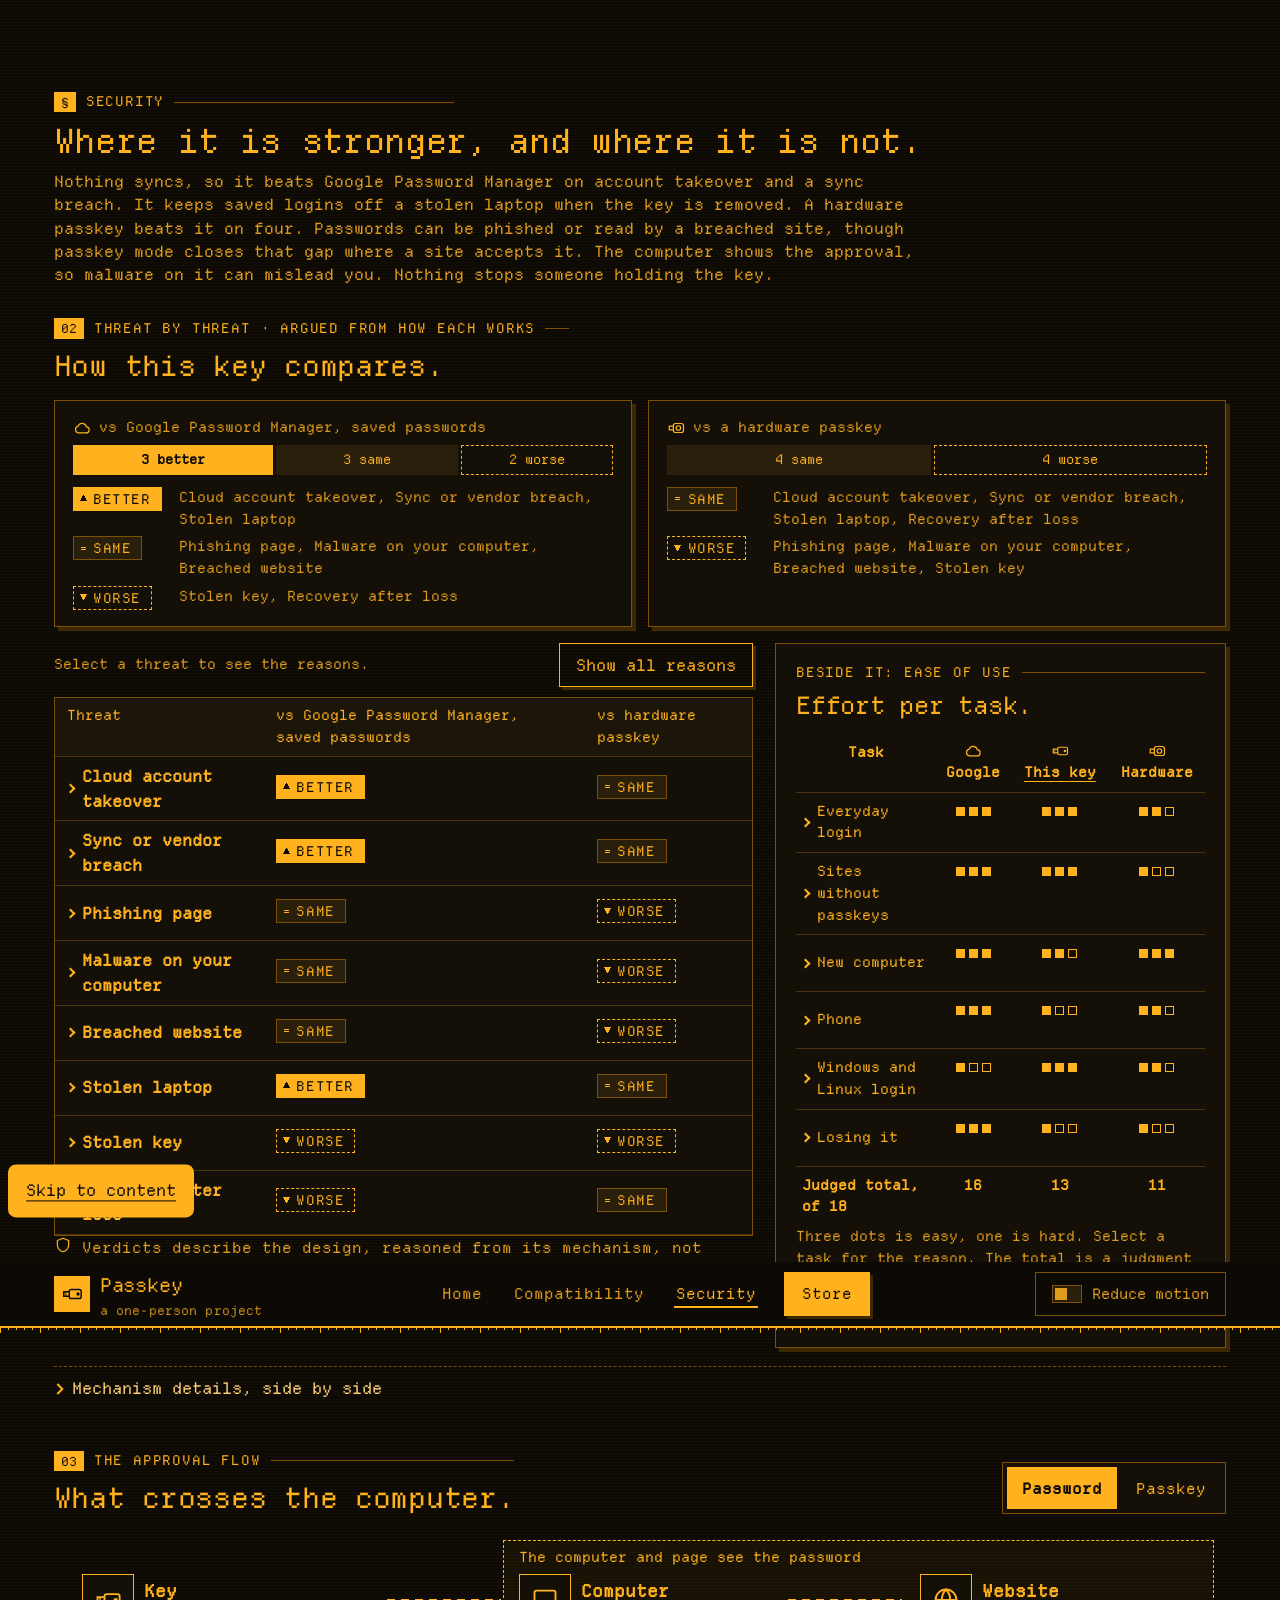
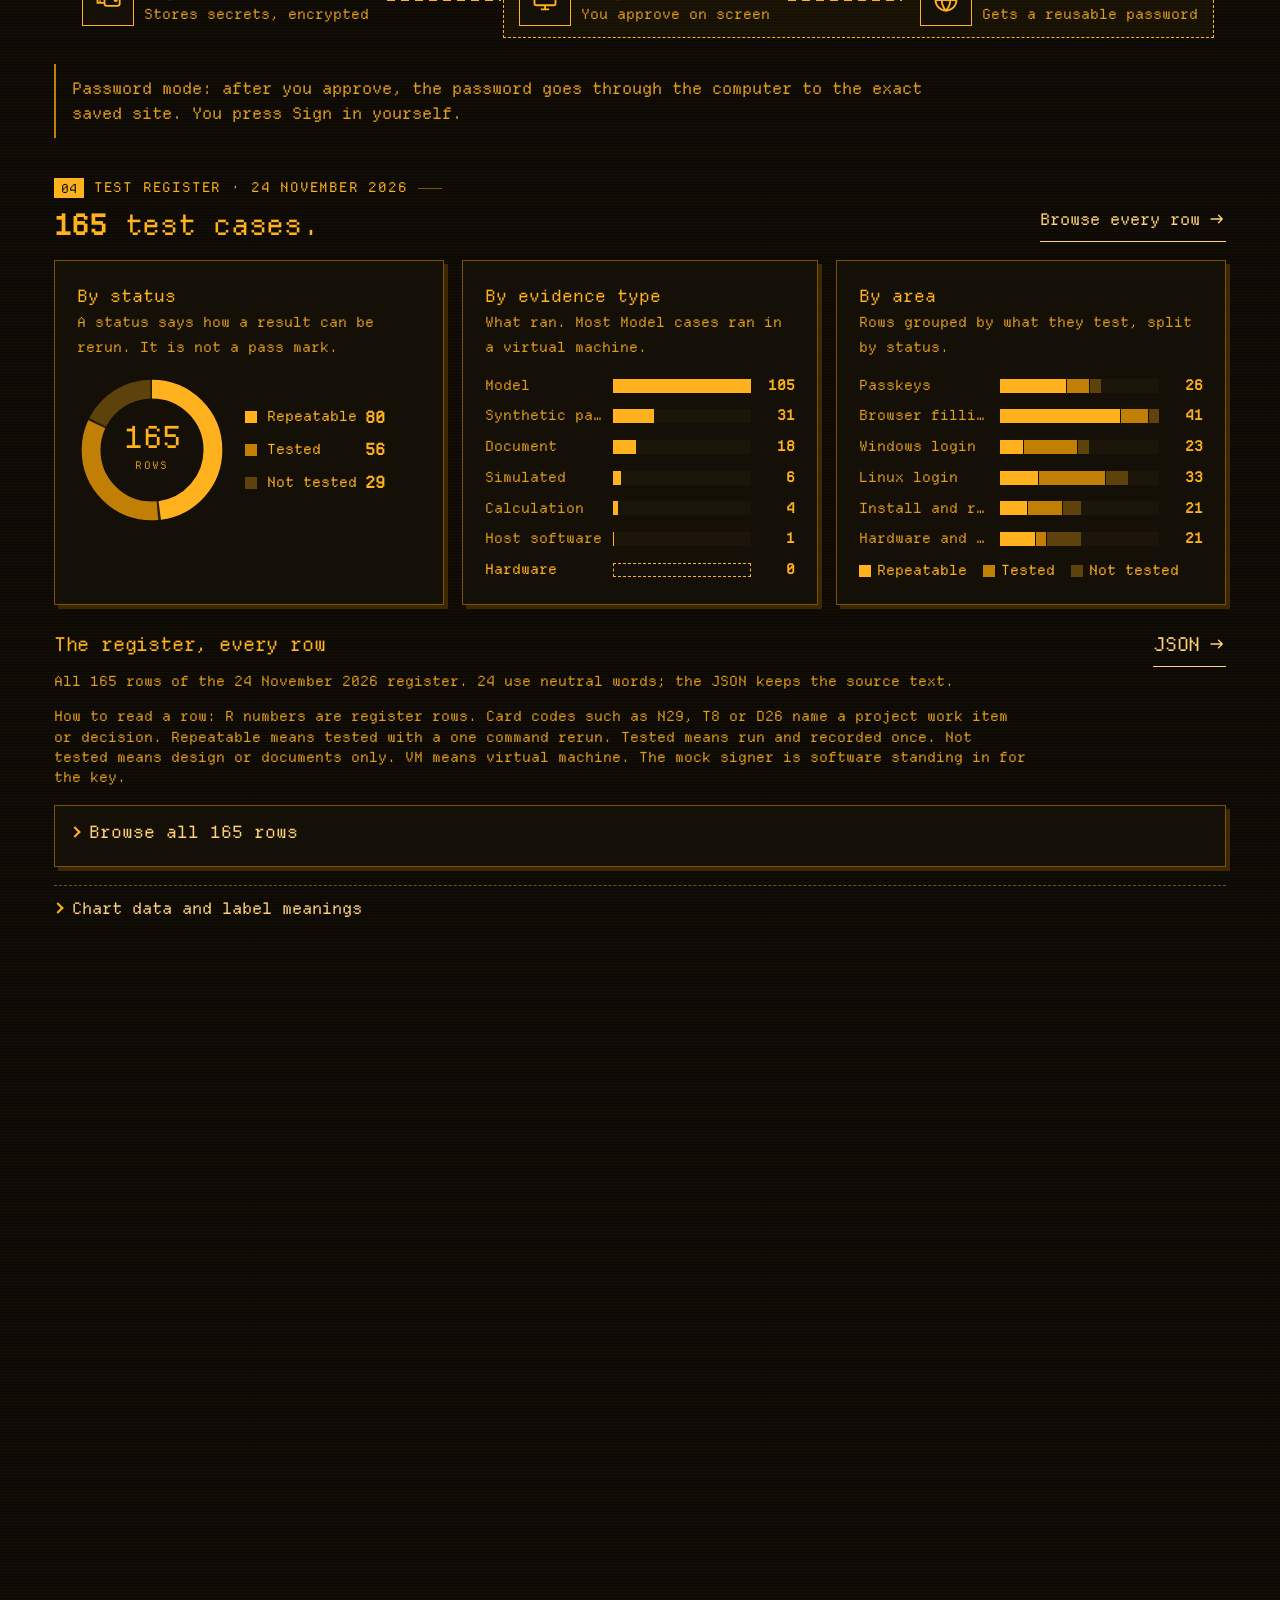
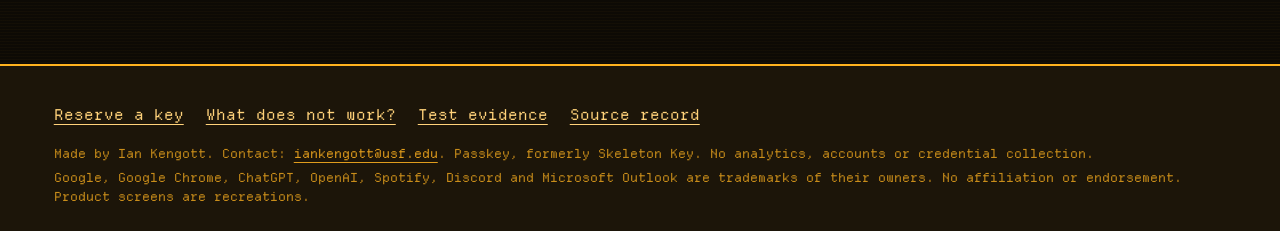
==== commit 330997dc: "Publish the Passkey pixel redesign and Store page" ====
--- a/architecture.html
+++ b/architecture.html
@@ -1,5 +1,5 @@
 <!doctype html>
-<html lang="en"><head><meta charset="utf-8"><meta name="viewport" content="width=device-width,initial-scale=1"><meta name="color-scheme" content="dark"><meta http-equiv="Content-Security-Policy" content="default-src 'none'; img-src 'self' data:; media-src 'self'; style-src 'self'; script-src 'self' 'sha256-HjDVeatQqzeTIyRO6r7xPxtxih8Wdf2N7pAvuCn+iWc='; connect-src 'none'; base-uri 'none'; form-action 'none'"><title>Page moved | Passkey</title><meta name="description" content="This page has moved."><noscript><meta http-equiv="refresh" content="0; url=security.html#flow"></noscript><meta name="robots" content="noindex,follow"><meta property="og:type" content="website"><meta property="og:site_name" content="Passkey"><meta property="og:title" content="Page moved | Passkey"><meta property="og:description" content="This page has moved."><meta property="og:image" content="https://iankengott.github.io/passkey-site/assets/video/poster-full-poised.jpg"><meta property="og:image:width" content="1920"><meta property="og:image:height" content="1200"><meta property="og:image:alt" content="Still from the Passkey demo video: a small USB key waits beside the USB port of a desktop PC"><meta name="twitter:card" content="summary_large_image"><meta name="twitter:title" content="Page moved | Passkey"><meta name="twitter:description" content="This page has moved."><meta name="twitter:image" content="https://iankengott.github.io/passkey-site/assets/video/poster-full-poised.jpg"><meta name="twitter:image:alt" content="Still from the Passkey demo video: a small USB key waits beside the USB port of a desktop PC"><script type="application/ld+json">{"@context":"https://schema.org","@type":"WebPage","name":"Page moved | Passkey","url":"https://iankengott.github.io/passkey-site/security.html","description":"This page has moved."}</script><link rel="icon" type="image/svg+xml" href="assets/favicon.svg?v=1"><link rel="icon" type="image/png" sizes="32x32" href="assets/favicon-32.png?v=1"><link rel="shortcut icon" href="favicon.ico?v=1"><link rel="apple-touch-icon" sizes="180x180" href="assets/apple-touch-icon.png"><meta name="theme-color" content="#0a0a0c"><link rel="stylesheet" href="assets/site.css"><link rel="stylesheet" href="assets/data.css"><script src="assets/site.js" defer></script></head><body data-redirect="security.html#flow">
+<html lang="en"><head><meta charset="utf-8"><meta name="viewport" content="width=device-width,initial-scale=1"><meta name="color-scheme" content="dark"><meta http-equiv="Content-Security-Policy" content="default-src 'none'; img-src 'self' data:; media-src 'self'; font-src 'self'; style-src 'self'; script-src 'self' 'sha256-HjDVeatQqzeTIyRO6r7xPxtxih8Wdf2N7pAvuCn+iWc='; connect-src 'none'; base-uri 'none'; form-action 'none'"><title>Page moved | Passkey</title><meta name="description" content="This page has moved."><noscript><meta http-equiv="refresh" content="0; url=security.html#flow"></noscript><meta name="robots" content="noindex,follow"><meta property="og:type" content="website"><meta property="og:site_name" content="Passkey"><meta property="og:title" content="Page moved | Passkey"><meta property="og:description" content="This page has moved."><meta property="og:image" content="https://iankengott.github.io/passkey-site/assets/video/poster-full-poised.jpg"><meta property="og:image:width" content="1920"><meta property="og:image:height" content="1200"><meta property="og:image:alt" content="Still from the Passkey demo video: a small USB key waits beside the USB port of a desktop PC"><meta name="twitter:card" content="summary_large_image"><meta name="twitter:title" content="Page moved | Passkey"><meta name="twitter:description" content="This page has moved."><meta name="twitter:image" content="https://iankengott.github.io/passkey-site/assets/video/poster-full-poised.jpg"><meta name="twitter:image:alt" content="Still from the Passkey demo video: a small USB key waits beside the USB port of a desktop PC"><script type="application/ld+json">{"@context":"https://schema.org","@type":"WebPage","name":"Page moved | Passkey","url":"https://iankengott.github.io/passkey-site/security.html","description":"This page has moved."}</script><link rel="icon" type="image/svg+xml" href="assets/favicon.svg?v=1"><link rel="icon" type="image/png" sizes="32x32" href="assets/favicon-32.png?v=1"><link rel="shortcut icon" href="favicon.ico?v=1"><link rel="apple-touch-icon" sizes="180x180" href="assets/apple-touch-icon.png"><meta name="theme-color" content="#0d0a05"><link rel="stylesheet" href="assets/site.css"><link rel="stylesheet" href="assets/data.css"><script src="assets/site.js" defer></script></head><body data-redirect="security.html#flow">
 <svg class="sprite" aria-hidden="true" focusable="false"><defs>
 <symbol id="i-win" viewBox="0 0 24 24"><path fill="currentColor" d="M3 5.2 10.6 4v7.4H3zm8.6-1.3L21 2.5v8.9h-9.4zM3 12.6h7.6V20L3 18.8zm8.6 0H21v8.9l-9.4-1.4z"/></symbol>
 <symbol id="i-linux" viewBox="0 0 24 24"><g fill="none" stroke="currentColor" stroke-width="1.6" stroke-linejoin="round"><path d="M12 2.8c-2.3 0-3.6 1.9-3.6 4.3 0 1.6-.6 2.7-1.7 4.2-1.3 1.8-2.3 3.9-2.1 6.1.1 1.2.8 2.4 2.4 3 1.6.6 3 .9 5 .9s3.4-.3 5-.9c1.6-.6 2.3-1.8 2.4-3 .2-2.2-.8-4.3-2.1-6.1-1.1-1.5-1.7-2.6-1.7-4.2 0-2.4-1.3-4.3-3.6-4.3z"/><path d="M9.5 12.5c0 3 1 6 2.5 6s2.5-3 2.5-6"/></g><circle cx="10.5" cy="7" r=".9" fill="currentColor"/><circle cx="13.5" cy="7" r=".9" fill="currentColor"/><path fill="currentColor" d="M10.6 9h2.8L12 10.6z"/></symbol>
@@ -30,6 +30,6 @@
 <symbol id="i-mail" viewBox="0 0 24 24"><g fill="none" stroke="currentColor" stroke-width="1.7" stroke-linejoin="round"><rect x="3" y="5.5" width="18" height="13" rx="2"/><path d="m3.8 7 8.2 6.2L20.2 7"/></g></symbol>
 <symbol id="i-dots" viewBox="0 0 24 24"><g fill="currentColor"><circle cx="5" cy="12" r="1.9"/><circle cx="12" cy="12" r="1.9"/><circle cx="19" cy="12" r="1.9"/></g></symbol>
 </defs></svg><a class="skip" href="#main">Skip to content</a>
-<header class="top"><div class="top-in"><a class="brand" href="index.html"><span class="brand-mark" aria-hidden="true">P/</span><span class="brand-word">Passkey<small>Concept 01</small></span></a><nav aria-label="Main"><a href="index.html">Experience</a><a href="compatibility.html">Compatibility</a><a href="security.html">Security</a><a class="nav-buy" href="index.html#buy">Reserve</a></nav><div class="motion js-only"><button id="motion" type="button" aria-pressed="false" aria-describedby="motion-note"><span class="switch" aria-hidden="true"></span><span>Reduce motion</span></button><span id="motion-note" class="motion-note" hidden>Already reduced by your system setting.</span></div></div></header>
+<header class="top"><div class="top-in"><a class="brand" href="index.html"><span class="brand-mark" aria-hidden="true"><svg class="ico" aria-hidden="true" focusable="false"><use href="#i-key"/></svg></span><span class="brand-word">Passkey<small>a one-person project</small></span></a><nav aria-label="Main"><a href="index.html">Home</a><a href="compatibility.html">Compatibility</a><a href="security.html">Security</a><a class="nav-buy" href="store.html">Store</a></nav><div class="motion js-only"><button id="motion" type="button" aria-pressed="false" aria-describedby="motion-note"><span class="switch" aria-hidden="true"></span><span>Reduce motion</span></button><span id="motion-note" class="motion-note" hidden>Already reduced by your system setting.</span></div></div></header>
 <main id="main"><div class="page-head"><p class="eyebrow">Moved</p><h1>This page has moved.</h1><p class="lead"><a href="security.html#flow">Continue to the current page</a>.</p></div></main>
-<footer><div class="foot-in"><nav aria-label="Footer"><a href="index.html#buy">Reserve a key</a><a href="compatibility.html#works">What does not work?</a><a href="security.html#evidence">Test evidence</a><a href="assets/sources.json">Source record</a></nav><p class="foot-made">Made by Ian Kengott. Contact: <a href="mailto:iankengott@usf.edu">iankengott@usf.edu</a>. <span class="fine">Passkey, formerly Skeleton Key. No analytics, accounts or credential collection.</span></p><p class="foot-legal">Google, ChatGPT, OpenAI and Spotify are trademarks of their owners. No affiliation or endorsement. Product screens are recreations.</p></div></footer></body></html>+<footer><div class="foot-in"><nav aria-label="Footer"><a href="store.html">Reserve a key</a><a href="compatibility.html#works">What does not work?</a><a href="security.html#evidence">Test evidence</a><a href="assets/sources.json">Source record</a></nav><p class="foot-made">Made by Ian Kengott. Contact: <a href="mailto:iankengott@usf.edu">iankengott@usf.edu</a>. <span class="fine">Passkey, formerly Skeleton Key. No analytics, accounts or credential collection.</span></p><p class="foot-legal">Google, Google Chrome, ChatGPT, OpenAI, Spotify, Discord and Microsoft Outlook are trademarks of their owners. No affiliation or endorsement. Product screens are recreations.</p></div></footer></body></html>
--- a/assets/site.css
+++ b/assets/site.css
@@ -1,10 +1,11 @@
-/* Passkey concept site. Hand-written, offline. Black, neutral greys, gold hairlines. N28 hero, curves and sign-in at the end. */
-:root{color-scheme:dark;--bg:#000;--s1:#08080a;--s2:#0f0f11;--s3:#161619;--s4:#1f1f23;--line:#25252a;--line2:#3a3a41;--ctl:#6b6b75;--text:#f4f1ea;--muted:#b3b0a8;--soft:#8d8b85;--gold:#e0aa3e;--gold-hi:#f6cf72;--gold-lo:#9a7224;--hair:rgba(224,170,62,.30);--hair2:rgba(224,170,62,.14);--worse:#f08c70;--mono:ui-monospace,"SF Mono","Cascadia Mono","JetBrains Mono",Menlo,Consolas,monospace;--sans:system-ui,-apple-system,"Segoe UI",Roboto,"Noto Sans",sans-serif;--ease:cubic-bezier(.2,.7,.2,1);--spring:cubic-bezier(.34,1.4,.5,1);--fast:160ms;--mid:320ms;--slow:700ms;--gut:clamp(16px,4vw,48px);--max:1320px;font-family:var(--sans);font-size:17px;line-height:1.55;background:var(--bg);color:var(--text);-webkit-text-size-adjust:100%}
+/* Passkey site. Hand-written, offline. N38: an amber monochrome monitor. One amber hue in four shades on near-black, Departure Mono.
+   The older layers below keep their layout rules; colours come from the tokens on :root. The N38 layer at the end sets the look. */
+:root{color-scheme:dark;--paper:#0d0a05;--paper2:#1c1509;--paper3:#2a1f0b;--sheet:#140f07;--ink:#ffb21e;--ink2:#e09c1c;--ink3:#c98d1a;--pen:#ffd27a;--pen-lo:#a8741a;--red:#ffd27a;--fill:#ffb21e;--fill-hi:#ffd27a;--on-fill:#0d0a05;--tan:#5e420c;--a0:#3d2802;--a1:#7d5103;--a2:#c27f06;--a3:#ffb21e;--bg:var(--paper);--s1:var(--sheet);--s2:#17110a;--s3:var(--paper2);--s4:var(--paper3);--line:#4a3409;--line2:#7d5103;--ctl:#8a5f12;--text:var(--ink);--muted:var(--ink2);--soft:var(--ink3);--gold:var(--ink);--gold-hi:var(--pen);--gold-lo:var(--pen-lo);--hair:rgba(255,178,30,.35);--hair2:rgba(255,178,30,.18);--worse:var(--ink);--shadow:#3d2802;--mono:"Departure Mono",ui-monospace,"DejaVu Sans Mono",Menlo,Consolas,monospace;--sans:var(--mono);--hand:var(--mono);--ease:cubic-bezier(.2,.7,.2,1);--spring:cubic-bezier(.34,1.4,.5,1);--fast:160ms;--mid:320ms;--slow:700ms;--gut:clamp(16px,4vw,48px);--max:1320px;font-family:var(--sans);font-size:16px;line-height:1.55;background:var(--bg);color:var(--text);-webkit-text-size-adjust:100%}
 *,*::before,*::after{box-sizing:border-box}
 html{scroll-behavior:smooth;scroll-padding-top:84px}
 body{margin:0;background:var(--bg);overflow-x:hidden}
 a{color:var(--gold-hi);text-underline-offset:4px;text-decoration-thickness:1px;overflow-wrap:anywhere;transition:color var(--fast)}
-a:hover{color:#fff}
+a:hover{color:var(--ink)}
 h1,h2,h3,p,figure,ul,ol,dl{margin-top:0}
 h1{font-size:clamp(30px,3.15vw,56px);line-height:1.04;letter-spacing:-.035em;font-weight:620;margin-bottom:18px;text-wrap:balance}
 h2{font-size:clamp(25px,2.5vw,38px);line-height:1.12;letter-spacing:-.025em;font-weight:600;margin-bottom:14px;text-wrap:balance}
@@ -15,12 +16,12 @@
 .sprite{position:absolute;width:0;height:0;overflow:hidden}
 .ico{width:22px;height:22px;flex:none;vertical-align:middle;color:var(--gold)}
 .ico.sm{width:18px;height:18px}.ico.xs{width:14px;height:14px}.ico.big{width:34px;height:34px}
-.eyebrow,.prompt-tag,.reg-id,.url,.d-lbl{font-family:var(--mono)}
+.eyebrow,.reg-id,.d-lbl{font-family:var(--mono)}
 .eyebrow{display:flex;align-items:center;gap:10px;font-size:14px;letter-spacing:.06em;text-transform:uppercase;color:var(--gold);margin-bottom:12px}
 .lead{font-size:clamp(17px,1.35vw,20px);color:var(--muted);max-width:60ch;margin-bottom:0}
 .mini{font-size:14px;color:var(--muted)}
 :focus-visible{outline:2px solid var(--gold-hi);outline-offset:3px;border-radius:6px}
-.skip{position:fixed;z-index:50;top:8px;left:8px;padding:12px 16px;background:var(--gold);color:#000;border-radius:8px;transform:translateY(-200%)}
+.skip{position:fixed;z-index:50;top:8px;left:8px;padding:12px 16px;background:var(--fill);color:#000;border-radius:8px;transform:translateY(-200%)}
 .skip:focus{transform:none}
 .js-only{display:none!important}
 .enhanced .js-only{display:revert!important}
@@ -32,19 +33,19 @@
 button{font:inherit;color:inherit;cursor:pointer;min-height:44px;padding:9px 16px;border-radius:10px;border:1px solid var(--ctl);background:var(--s3);transition:transform var(--fast) var(--ease),background-color var(--fast),border-color var(--fast),color var(--fast),box-shadow var(--fast)}
 button:hover{border-color:var(--gold);background:var(--s4)}
 button:active{transform:scale(.96)}
-button.primary,button[aria-pressed=true],button[aria-selected=true]{background:var(--gold);border-color:var(--gold);color:#0a0700;font-weight:600}
-button.primary:hover,button[aria-pressed=true]:hover{background:var(--gold-hi);box-shadow:0 0 0 4px var(--hair2)}
+button.primary,button[aria-pressed=true],button[aria-selected=true]{background:var(--fill);border-color:var(--gold);color:var(--ink);font-weight:600}
+button.primary:hover,button[aria-pressed=true]:hover{background:var(--fill-hi);box-shadow:0 0 0 4px var(--hair2)}
 button:disabled{cursor:not-allowed;color:var(--soft);background:var(--s2);border-color:var(--ctl);box-shadow:none;transform:none}
 .ghost{background:transparent;border-color:var(--hair)}
 .icon-btn{display:inline-grid;place-items:center;width:44px;padding:0}
 
 .seg{display:flex;flex-wrap:wrap;gap:4px;padding:4px;border:1px solid var(--line);border-radius:12px;background:var(--s1)}
 .seg button{min-height:42px;padding:7px 14px;border-color:transparent;background:transparent;font-size:15px}
-.seg button[aria-pressed=true]{background:var(--gold);color:#0a0700}
+.seg button[aria-pressed=true]{background:var(--fill);color:var(--ink)}
 .seg .icon-btn{width:40px}
 
 /* Header */
-.top{position:sticky;top:0;z-index:20;background:rgba(0,0,0,.86);border-bottom:1px solid var(--line);backdrop-filter:saturate(1.2) blur(10px)}
+.top{position:sticky;top:0;z-index:20;background:var(--paper);border-bottom:1px solid var(--line);backdrop-filter:saturate(1.2) blur(10px)}
 .top::after{content:"";position:absolute;left:0;right:0;bottom:-1px;height:1px;background:linear-gradient(90deg,transparent,var(--gold),transparent);opacity:.55;transform-origin:left;animation:sweep 1.4s var(--ease) both}
 .top-in{max-width:var(--max);margin:auto;padding:10px var(--gut);display:flex;align-items:center;gap:20px}
 .brand{display:flex;align-items:center;gap:10px;color:var(--text);text-decoration:none;font-weight:650;font-size:20px;min-height:44px}
@@ -52,7 +53,7 @@
 .brand-word small{display:block;font:500 12px/1 var(--mono);letter-spacing:.12em;color:var(--soft);text-transform:uppercase;margin-top:3px}
 .top nav{display:flex;gap:4px;margin-left:auto;margin-right:auto}
 .top nav a{position:relative;display:flex;align-items:center;min-height:44px;padding:8px 14px;border-radius:8px;color:var(--muted);text-decoration:none;font-size:16px}
-.top nav a::after{content:"";position:absolute;left:14px;right:14px;bottom:6px;height:2px;background:var(--gold);transform:scaleX(0);transition:transform var(--mid) var(--ease)}
+.top nav a::after{content:"";position:absolute;left:14px;right:14px;bottom:6px;height:2px;background:var(--fill);transform:scaleX(0);transition:transform var(--mid) var(--ease)}
 .top nav a:hover{color:var(--text)}
 .top nav a:hover::after{transform:scaleX(.4)}
 .top nav a[aria-current]{color:var(--gold)}
@@ -63,7 +64,7 @@
 .switch{position:relative;width:30px;height:18px;border-radius:9px;background:var(--s4);border:1px solid var(--line2);transition:background-color var(--fast)}
 .switch::after{content:"";position:absolute;top:2px;left:2px;width:12px;height:12px;border-radius:50%;background:var(--muted);transition:transform var(--mid) var(--spring),background-color var(--fast)}
 #motion[aria-pressed=true] .switch{background:var(--gold-lo)}
-#motion[aria-pressed=true] .switch::after{transform:translateX(12px);background:var(--gold-hi)}
+#motion[aria-pressed=true] .switch::after{transform:translateX(12px);background:var(--fill-hi)}
 .motion-note{position:absolute;right:0;top:100%;margin-top:4px;font-size:13px;color:var(--muted);white-space:nowrap}
 
 /* Layout */
@@ -78,7 +79,7 @@
 .more:hover .ico{transform:translateX(4px)}
 .page-head{padding:44px 0 8px;max-width:900px}
 .card{position:relative;background:linear-gradient(180deg,var(--s2),var(--s1));border:1px solid var(--line);border-radius:16px;padding:24px;min-width:0;transition:transform var(--mid) var(--ease),border-color var(--mid),box-shadow var(--mid)}
-.card:hover{transform:translateY(-3px);border-color:var(--hair);box-shadow:0 18px 40px -24px rgba(224,170,62,.35)}
+.card:hover{transform:translateY(-3px);border-color:var(--hair);box-shadow:6px 6px 0 var(--shadow)}
 .card p{color:var(--muted)}
 .cards{display:grid;gap:18px}
 .two{grid-template-columns:repeat(2,minmax(0,1fr))}
@@ -102,57 +103,18 @@
 .hero-copy>*{animation:rise .8s var(--ease) both}
 .hero-copy>:nth-child(2){animation-delay:.08s}.hero-copy>:nth-child(3){animation-delay:.16s}
 
-
-.view{grid-area:1/1;position:relative;width:100%;transition:transform .6s var(--ease),opacity .45s var(--ease),visibility 0s linear .6s;transform-origin:50% 50%}
-.view:not(.is-active){opacity:0;visibility:hidden;transform:rotateY(75deg) scale(.86);pointer-events:none}
-
-.key{animation:keyin 1.1s .15s var(--ease) both,float 6s 1.3s ease-in-out infinite}
-
-/* Demo screen */
-.screen{grid-area:screen;display:flex;flex-direction:column;min-width:0;border:1px solid var(--line2);border-radius:20px;background:#0c0c0e;overflow:hidden;box-shadow:0 30px 60px -30px rgba(0,0,0,.9);animation:fade 1s .25s var(--ease) both}
-.screen-bar{display:flex;align-items:center;gap:10px;padding:10px 12px;border-bottom:1px solid var(--line);background:var(--s2)}
-.lights{display:flex;gap:6px}.lights i{width:10px;height:10px;border-radius:50%;background:#2c2c31}
-.url{display:flex;align-items:center;gap:6px;flex:1;min-width:0;padding:6px 10px;border-radius:8px;background:#000;color:var(--muted);font-size:14px;white-space:nowrap;overflow:hidden;text-overflow:ellipsis}
-
-.site{position:relative;flex:1;padding:16px 22px 10px;min-height:330px}
-.site-brand{font:600 15px var(--mono);color:var(--muted);letter-spacing:.04em;margin-bottom:8px}
-.site-brand span{color:var(--gold)}
-.site-title{font-size:26px;margin-bottom:12px}
-.field{position:relative;border:1px solid var(--ctl);border-radius:10px;padding:8px 12px;margin-bottom:10px;background:#050506;transition:border-color var(--mid),box-shadow var(--mid)}
-.field span{display:block;font-size:13px;color:var(--muted)}
-.field output{display:block;font:16px/1.6 var(--mono);overflow-wrap:anywhere;min-height:26px}
-.field-key{position:absolute;right:10px;top:50%;transform:translateY(-50%);display:grid;place-items:center;width:34px;height:34px;border-radius:8px;border:1px solid var(--hair)}
-.demo[data-state=review] .cred{border-color:var(--gold);box-shadow:0 0 0 4px var(--hair2)}
-.demo .cred.filled{animation:fillflash 1s var(--ease)}
-.demo[data-state=released] .cred output,.demo[data-state=complete] .cred output{color:var(--gold-hi)}
-.site-btn{width:100%;margin-top:4px;font-weight:600}
-.site-btn:not(:disabled){background:var(--text);color:#000;border-color:var(--text)}
-.site-btn:not(:disabled):hover{background:#fff}
-.prompt{position:absolute;left:14px;right:14px;top:84px;bottom:10px;display:flex;flex-direction:column;justify-content:center;z-index:4;padding:14px 16px;border:1px solid var(--gold);border-radius:14px;background:linear-gradient(180deg,#17130a,#0c0b08);box-shadow:0 24px 50px -16px #000,0 0 0 1px rgba(0,0,0,.6),0 0 40px -12px rgba(224,170,62,.45);animation:pop .5s .55s var(--spring) both}
-
-.prompt-tag{display:flex;align-items:center;gap:6px;font-size:13px;letter-spacing:.08em;color:var(--gold);margin-bottom:6px}
-.prompt-q{font-size:17px;font-weight:600;color:var(--text);margin-bottom:8px}
-.prompt dl{display:grid;grid-template-columns:auto 1fr;gap:2px 12px;font-size:14px;margin-bottom:10px}
-.prompt dt{color:var(--muted)}
-.prompt dd{margin:0}
-.prompt-actions{display:flex;gap:8px}
-.prompt-actions button{flex:1}
-.prompt-foot{font-size:13px;color:var(--muted);margin:8px 0 0}
-.screen-foot{border-top:1px solid var(--line);padding:10px 14px 12px;background:var(--s1)}
-#demo-status{min-height:46px;font-size:15px;color:var(--muted);margin-bottom:8px;padding-left:10px;border-left:2px solid var(--gold)}
-
 /* Route bar and flow */
 
 .node{display:flex;align-items:center;gap:10px;min-width:0}
-.node .ico{width:36px;height:36px;padding:7px;border:1px solid var(--hair);border-radius:10px;background:#000;transition:box-shadow var(--mid),border-color var(--mid)}
+.node .ico{width:36px;height:36px;padding:7px;border:1px solid var(--hair);border-radius:10px;background:var(--sheet);transition:box-shadow var(--mid),border-color var(--mid)}
 .node strong{display:block;font-size:15px}
 .node small{display:block;font-size:13px;color:var(--muted);line-height:1.3}
 
 .wire{position:relative;height:2px;background:repeating-linear-gradient(90deg,var(--line2) 0 8px,transparent 8px 14px);background-size:28px 2px;animation:wire 1.6s linear infinite}
-.wire::after{content:"";position:absolute;inset:0;background:var(--gold);transform:scaleX(0);transform-origin:left;transition:transform .5s var(--ease)}
-
-.pkt{position:absolute;top:50%;left:0;width:12px;height:12px;margin:-6px 0 0 -6px;border-radius:50%;background:var(--gold-hi);box-shadow:0 0 0 3px rgba(246,207,114,.25),0 0 16px var(--gold);opacity:0}
-.pkt.back{background:#000;border:2px solid var(--gold-hi)}
+.wire::after{content:"";position:absolute;inset:0;background:var(--fill);transform:scaleX(0);transform-origin:left;transition:transform .5s var(--ease)}
+
+.pkt{position:absolute;top:50%;left:0;width:12px;height:12px;margin:-6px 0 0 -6px;border-radius:50%;background:var(--fill-hi);box-shadow:0 0 0 3px rgba(255,196,30,.25),0 0 16px var(--gold);opacity:0}
+.pkt.back{background:var(--sheet);border:2px solid var(--gold-hi)}
 
 .flow{position:relative;padding-top:44px}
 
@@ -177,17 +139,17 @@
 .enhanced .slide:not(.on){opacity:.45;transform:scale(.96)}
 .slide article{height:100%;padding:24px;border:1px solid var(--line);border-radius:18px;background:linear-gradient(160deg,var(--s3),var(--s1) 60%);transition:border-color var(--mid),transform var(--mid) var(--ease)}
 .slide article:hover{border-color:var(--hair);transform:translateY(-3px)}
-.slide-ico{display:inline-grid;place-items:center;width:58px;height:58px;border:1px solid var(--hair);border-radius:14px;margin-bottom:16px;background:#000}
+.slide-ico{display:inline-grid;place-items:center;width:58px;height:58px;border:1px solid var(--hair);border-radius:14px;margin-bottom:16px;background:var(--sheet)}
 .slide p{color:var(--muted);font-size:16px}
 .slide-ev{display:flex;gap:8px;align-items:center;font-size:14px!important;color:var(--gold)!important;margin:0}
 .carousel-ctl{gap:8px}
 .car-dots{justify-content:center;gap:2px;margin-top:4px}
 .car-dots button{width:44px;min-height:40px;padding:0;border:0;background:transparent;display:grid;place-items:center}
 .car-dots button::before{content:"";width:8px;height:8px;border-radius:4px;background:var(--line2);transition:width var(--mid) var(--ease),background-color var(--mid)}
-.car-dots button[aria-current=true]::before{width:26px;background:var(--gold)}
+.car-dots button[aria-current=true]::before{width:26px;background:var(--fill)}
 .car-dots button:hover{background:transparent}
 .shot figure{margin:0;height:100%;padding:10px;border:1px solid var(--line);border-radius:14px;background:var(--s1)}
-.shot img{display:block;width:100%;height:170px;object-fit:contain;background:#000;border-radius:8px}
+.shot img{display:block;width:100%;height:170px;object-fit:contain;background:var(--sheet);border-radius:8px}
 .shot figcaption{font-size:14px;color:var(--muted);margin-top:8px}
 
 /* Works with */
@@ -210,11 +172,11 @@
 .st{display:inline-grid;grid-template-columns:auto auto;align-items:center;column-gap:6px;row-gap:0;padding:4px 11px;border-radius:14px;font-size:14px;font-weight:500;line-height:1.35;border:1px solid var(--line2);color:var(--muted);white-space:nowrap}
 .st i{width:9px;height:9px;border-radius:50%;flex:none}
 .st small{grid-column:2;font-size:13px;font-weight:400;color:var(--soft);white-space:normal;line-height:1.3;padding-bottom:2px}
-.st-vm{border-color:var(--hair);background:rgba(224,170,62,.10);color:var(--gold-hi)}
-.st-vm i{background:var(--gold)}
+.st-vm{border-color:var(--hair);background:rgba(255,196,30,.10);color:var(--gold-hi)}
+.st-vm i{background:var(--fill)}
 .st-lab{border-color:var(--hair);color:var(--gold-hi)}
 .st-lab i{border:2px solid var(--gold);background:linear-gradient(90deg,var(--gold) 50%,transparent 50%)}
-.st-refused{color:var(--text);border-color:#6a6a72}
+.st-refused{color:var(--text);border-color:var(--ctl)}
 .st-refused i{border:2px solid var(--text);background:linear-gradient(45deg,transparent 44%,var(--text) 44% 56%,transparent 56%)}
 .st-untested{border-style:dashed}
 .st-untested i{border:2px solid var(--muted)}
@@ -232,7 +194,7 @@
 .matrix thead th{position:sticky;top:0;background:var(--s2);font:600 14px var(--sans);color:var(--text);white-space:nowrap}
 .matrix thead th .ico{margin-right:6px}
 .matrix tbody th{font-weight:500;font-size:15px;min-width:200px}
-.matrix .grp th{background:#000;color:var(--gold);font:600 13px var(--mono);letter-spacing:.1em;text-transform:uppercase;padding-top:14px}
+.matrix .grp th{background:var(--sheet);color:var(--gold);font:600 13px var(--mono);letter-spacing:.1em;text-transform:uppercase;padding-top:14px}
 .matrix tbody tr:not(.grp){transition:background-color var(--fast)}
 .matrix tbody tr:not(.grp):hover{background:var(--s3)}
 .col-pick{margin-bottom:12px}
@@ -242,7 +204,7 @@
 .tl-name{display:flex;gap:8px;align-items:center;font-size:14px;color:var(--muted);margin-bottom:6px}
 .tally{display:flex;gap:3px;height:30px}
 .tl{display:flex;align-items:center;justify-content:center;min-width:0;padding:0 6px;border-radius:6px;font-size:13px;white-space:nowrap;overflow:hidden;transform-origin:left;transition:transform 1s var(--ease)}
-.tl-better{background:var(--gold);color:#0a0700;font-weight:650}
+.tl-better{background:var(--fill);color:var(--ink);font-weight:650}
 .tl-same{background:var(--s4);color:var(--text)}
 .tl-worse{background:transparent;border:1px solid var(--worse);color:var(--worse)}
 .threats th,.threats td{padding:9px 12px}
@@ -256,7 +218,7 @@
 .threats tbody tr:hover{background:var(--s3)}
 .vd{display:inline-flex;align-items:center;gap:6px;padding:2px 10px 2px 6px;border-radius:999px;font:650 13px var(--mono);letter-spacing:.04em;text-transform:uppercase;margin-bottom:4px}
 .vd i::before{display:block;font-style:normal;font-size:11px;line-height:1}
-.vd-better{background:var(--gold);color:#0a0700}
+.vd-better{background:var(--fill);color:var(--ink)}
 .vd-better i::before{content:"▲"}
 .vd-same{background:var(--s4);color:var(--text)}
 .vd-same i::before{content:"="}
@@ -276,7 +238,7 @@
 .ease .table-scroll{border:0;background:transparent}
 .dots{display:inline-flex;gap:4px}
 .dots i{width:9px;height:9px;border-radius:50%;border:1.5px solid var(--gold);transition:background-color .4s}
-.dots.d1 i:nth-child(-n+1),.dots.d2 i:nth-child(-n+2),.dots.d3 i{background:var(--gold)}
+.dots.d1 i:nth-child(-n+1),.dots.d2 i:nth-child(-n+2),.dots.d3 i{background:var(--fill)}
 .props-t th,.props-t td{font-size:14.5px}
 .props-t thead th{position:sticky;top:0;background:var(--s2)}
 .props-t td{color:var(--muted)}
@@ -295,7 +257,7 @@
 .donut text{transform:rotate(90deg);transform-origin:64px 64px}
 .ring{fill:none;stroke:var(--s4);stroke-width:16}
 .dseg{fill:none;stroke-width:16;stroke-dasharray:var(--dash);stroke-dashoffset:var(--off);transition:stroke-dasharray 1.3s var(--ease)}
-.dseg-0{stroke:var(--gold)}.dseg-1{stroke:var(--gold-lo)}.dseg-2{stroke:#55555d}
+.dseg-0{stroke:var(--gold)}.dseg-1{stroke:var(--gold-lo)}.dseg-2{stroke:var(--tan)}
 .d-num{fill:var(--text);font:700 26px var(--sans)}
 .d-lbl{fill:var(--muted);font-size:9px;letter-spacing:.14em}
 .d-legend{list-style:none;margin:0;padding:0;display:grid;gap:8px;font-size:14px}
@@ -305,14 +267,14 @@
 .d-legend.inline{display:flex;flex-wrap:wrap;gap:6px 16px;margin-top:10px}
 .d-legend.inline li{display:flex;gap:6px}
 .sw{width:12px;height:12px;border-radius:3px;display:block}
-.sw-0{background:var(--gold)}.sw-1{background:var(--gold-lo)}.sw-2{background:#55555d}
+.sw-0{background:var(--fill)}.sw-1{background:var(--gold-lo)}.sw-2{background:var(--tan)}
 .hbars{list-style:none;margin:0;padding:0;display:grid;gap:9px}
 .hbar{display:grid;grid-template-columns:minmax(96px,38%) 1fr 34px;gap:10px;align-items:center;font-size:14px}
 .hb-label{color:var(--muted);white-space:nowrap;overflow:hidden;text-overflow:ellipsis}
 .hb-track{position:relative;display:flex;height:14px;border-radius:4px;background:var(--s3);overflow:hidden}
-.hb-track i{display:block;height:100%;width:var(--w);background:var(--gold);transform-origin:left;transition:transform 1.2s var(--ease)}
-.hbar.stack .hb-track i.sw-1{background:var(--gold-lo)}.hbar.stack .hb-track i.sw-2{background:#55555d}
-.hbar.stack .hb-track i+i{border-left:1px solid #000}
+.hb-track i{display:block;height:100%;width:var(--w);background:var(--fill);transform-origin:left;transition:transform 1.2s var(--ease)}
+.hbar.stack .hb-track i.sw-1{background:var(--gold-lo)}.hbar.stack .hb-track i.sw-2{background:var(--tan)}
+.hbar.stack .hb-track i+i{border-left:1px solid var(--sheet)}
 .hbar b{text-align:right;color:var(--text)}
 .hbar.zero b,.hbar.zero .hb-label{color:var(--worse)}
 .hbar.zero .hb-track{border:1px dashed var(--worse);background:transparent}
@@ -321,7 +283,7 @@
 .reg-tools{gap:12px;flex-wrap:wrap;align-items:center;margin-bottom:6px}
 .filters button b{font-weight:500;opacity:.75;margin-left:4px}
 .search{flex:1;min-width:220px}
-input[type=search]{width:100%;min-height:46px;padding:10px 14px;border:1px solid var(--ctl);border-radius:12px;background:#000;color:var(--text);font:inherit;transition:border-color var(--fast),box-shadow var(--fast)}
+input[type=search]{width:100%;min-height:46px;padding:10px 14px;border:1px solid var(--ctl);border-radius:12px;background:var(--sheet);color:var(--text);font:inherit;transition:border-color var(--fast),box-shadow var(--fast)}
 input[type=search]:focus{border-color:var(--gold);box-shadow:0 0 0 4px var(--hair2);outline:none}
 .reg-scroll{max-height:min(560px,64vh);overflow-y:auto;border:1px solid var(--line);border-radius:16px;background:var(--s1);overscroll-behavior:contain;scroll-behavior:smooth}
 .reg{margin:0;border-top:0;border-bottom:1px solid var(--line);scroll-margin-top:8px}
@@ -330,13 +292,13 @@
 .reg-id{color:var(--gold);font-size:14px}
 .reg-tags{display:flex;gap:6px;flex-wrap:wrap;justify-content:flex-end}
 .tag{padding:2px 8px;border-radius:6px;font-size:13px;border:1px solid var(--line2);color:var(--muted);cursor:help;white-space:nowrap}
-.tag-repeatable{background:var(--gold);border-color:var(--gold);color:#0a0700}
+.tag-repeatable{background:var(--fill);border-color:var(--gold);color:var(--ink)}
 .tag-tested{border-color:var(--gold-lo);color:var(--gold-hi)}
 .tag-not-tested{border-style:dashed}
 .reg-body{padding:0 16px 14px 100px;font-size:15px;color:var(--muted)}
 .reg-body .src{font:13px/1.6 var(--mono);overflow-wrap:anywhere;color:var(--soft)}
 .reg.flash{animation:flashrow 2s var(--ease)}
-.reg:target>summary{background:rgba(224,170,62,.12)}
+.reg:target>summary{background:rgba(255,196,30,.12)}
 
 /* Archive */
 .archive{display:grid;grid-template-columns:repeat(4,minmax(0,1fr));gap:18px;margin-top:8px}
@@ -344,7 +306,7 @@
 .archive .card>.ico{margin-bottom:12px}
 .archive .band-row .ico{margin-bottom:12px}
 .rec-flow{display:flex;flex-wrap:wrap;gap:8px;align-items:center;margin:4px 0 14px;font-size:14px}
-.rec-flow span{padding:6px 10px;border:1px solid var(--hair);border-radius:8px;background:#000}
+.rec-flow span{padding:6px 10px;border:1px solid var(--hair);border-radius:8px;background:var(--sheet)}
 .rec-flow b{color:var(--gold)}
 
 .links{display:flex;flex-wrap:wrap;gap:10px 16px;align-items:center}
@@ -353,19 +315,19 @@
 /* Tabs */
 .tab-buttons{gap:6px;flex-wrap:wrap;margin:6px 0 18px;padding:4px;border:1px solid var(--line);border-radius:12px;background:var(--s1);width:max-content;max-width:100%}
 .tab-buttons button{border-color:transparent;background:transparent}
-.tab-buttons button[aria-selected=true]{background:var(--gold);color:#0a0700}
+.tab-buttons button[aria-selected=true]{background:var(--fill);color:var(--ink)}
 [data-panel]{animation:slidein .45s var(--ease) both}
 .steps{list-style:none;padding:0;margin:18px 0 0;display:grid;grid-template-columns:repeat(3,1fr);gap:18px;counter-reset:s}
 .steps li{position:relative;padding:20px;border:1px solid var(--line);border-radius:16px;background:var(--s1);counter-increment:s}
 .steps li::before{content:"0" counter(s);position:absolute;right:16px;top:14px;font:14px var(--mono);color:var(--gold)}
-.steps li:not(:last-child)::after{content:"";position:absolute;top:50%;right:-18px;width:18px;height:2px;background:var(--gold);transform-origin:left;animation:wire 1.6s linear infinite}
+.steps li:not(:last-child)::after{content:"";position:absolute;top:50%;right:-18px;width:18px;height:2px;background:var(--fill);transform-origin:left;animation:wire 1.6s linear infinite}
 .steps strong{display:block;margin:10px 0 2px}
 .steps span{color:var(--muted);font-size:15px}
 .moved-rows{columns:2;font-size:14px}
 
 /* Dialog */
-dialog{padding:0;border:1px solid var(--gold);border-radius:18px;background:var(--s2);color:var(--text);width:min(900px,calc(100% - 24px));max-height:calc(100dvh - 24px);overflow:auto;box-shadow:0 40px 100px #000}
-dialog::backdrop{background:rgba(0,0,0,.82);backdrop-filter:blur(4px)}
+dialog{padding:0;border:1px solid var(--gold);border-radius:18px;background:var(--s2);color:var(--text);width:min(900px,calc(100% - 24px));max-height:calc(100dvh - 24px);overflow:auto;box-shadow:6px 6px 0 var(--shadow)}
+dialog::backdrop{background:rgba(30,27,22,.5);backdrop-filter:blur(4px)}
 dialog[open]{animation:dlg .38s var(--spring) both}
 dialog[open]::backdrop{animation:fade .3s ease both}
 dialog.closing{animation:dlgout .22s ease-in both}
@@ -375,7 +337,7 @@
 .dialog-top h2{margin:0;font-size:24px}
 .close{display:flex;align-items:center;gap:6px;flex:none;min-width:96px;justify-content:center}
 .dialog-note{color:var(--muted);font-size:15px;margin:10px 0 12px}
-.dialog-figure{margin:12px 0 8px;background:#f8f8f8;border-radius:12px;overflow:hidden}
+.dialog-figure{margin:12px 0 8px;background:#fff;border-radius:12px;overflow:hidden}
 .dialog-figure img{display:block;width:100%;max-height:52dvh;object-fit:contain}
 .dialog-figure figcaption{background:var(--s2);color:var(--muted);font-size:14px;padding-top:10px}
 .dialog-figure img.swap{animation:rise .4s var(--ease) both}
@@ -414,8 +376,8 @@
 @keyframes keyin{from{opacity:0;transform:translate(-40px,30px)}to{opacity:1;transform:none}}
 @keyframes float{0%,100%{transform:translateY(0)}50%{transform:translateY(-7px)}}
 @keyframes ring{0%{transform:scale(.6);opacity:1}100%{transform:scale(1.5);opacity:0}}
-@keyframes fillflash{0%{box-shadow:0 0 0 0 rgba(246,207,114,.8);border-color:var(--gold-hi)}100%{box-shadow:0 0 0 14px rgba(246,207,114,0)}}
-@keyframes flashrow{0%,40%{background:rgba(224,170,62,.25)}100%{background:transparent}}
+@keyframes fillflash{0%{box-shadow:0 0 0 0 rgba(255,196,30,.8);border-color:var(--gold-hi)}100%{box-shadow:0 0 0 14px rgba(246,207,114,0)}}
+@keyframes flashrow{0%,40%{background:rgba(255,196,30,.25)}100%{background:transparent}}
 @keyframes loopA{0%{left:0;opacity:0}4%{opacity:1}30%{left:100%;opacity:1}34%,100%{left:100%;opacity:0}}
 @keyframes loopB{0%,32%{left:0;opacity:0}36%{opacity:1}62%{left:100%;opacity:1}66%,100%{left:100%;opacity:0}}
 @keyframes loopP1{0%{left:100%;opacity:0}4%{opacity:1}22%{left:0;opacity:1}25%,100%{left:0;opacity:0}}
@@ -428,7 +390,7 @@
 .motion-off{scroll-behavior:auto}
 .motion-off .reveal{opacity:1!important;transform:none!important}
 .motion-off .pkt{opacity:0!important}
-.motion-off .view:not(.is-active){transform:none}
+
 @media (prefers-reduced-motion:reduce){*,*::before,*::after{animation:none!important;transition:none!important;scroll-behavior:auto!important}html{scroll-behavior:auto}.reveal{opacity:1!important;transform:none!important}.pkt{opacity:0!important}}
 
 /* Responsive */
@@ -441,7 +403,6 @@
  .track{grid-auto-columns:calc((100% - 18px)/2)}
 }
 @media (max-width:860px){
- 
  .wd,.two,.three,.steps,.archive,.charts{grid-template-columns:1fr}
  .steps li:not(:last-child)::after{display:none}
  .tallies{grid-template-columns:1fr}
@@ -465,33 +426,8 @@
  #motion:disabled::after{content:" · system";font-size:12px}
  h1{font-size:29px;margin-bottom:10px}
  .eyebrow{font-size:13px;margin-bottom:8px}
- 
- 
- 
- 
- 
- 
- 
- 
- 
- 
- 
- 
- 
- 
- 
- 
- 
- 
- .site{padding:16px 16px 10px;min-height:372px}
- .prompt{top:84px;left:10px;right:10px;bottom:10px}
  .band{padding-top:40px}
  .page-head{padding-top:26px}
- 
- 
- 
- 
- 
  .track{grid-auto-columns:84%}
  .slide article{padding:18px}
  .wd-col{padding:16px}
@@ -511,11 +447,9 @@
 }
 .reg-scroll{position:relative}
 
-.demo .cred.filled output{animation:type .7s steps(14) both}
 @keyframes type{from{clip-path:inset(0 100% 0 0)}to{clip-path:inset(0 0 0 0)}}
 
 /* Hero: the label sits on the drawing; the view bar and the info card sit below it. */
-
 
 .archive h4{font:600 14px var(--mono);color:var(--gold);margin:12px 0 6px}
 
@@ -527,15 +461,10 @@
  .threats tbody th span{display:none}
  .threats tbody th strong{font-size:15px}
  .reg-scroll{max-height:54vh}
- 
 }
 .swipe{display:none}
 
 @media (max-width:860px){
- 
- 
- 
- 
  .enhanced .threats tr:not(.open) .why,.enhanced .threats tr:not(.open) th em{display:none}
  .enhanced .threats tr.open .why{animation:rise .35s var(--ease) both}
 }
@@ -547,7 +476,6 @@
  .steps li .ico{display:block;margin:0 auto}
  .steps span{display:none}
  .steps li::before{right:8px;top:6px;font-size:12px}
- 
 }
 .track.one{grid-auto-columns:100%}
 #captures .carousel-ctl{display:flex;justify-content:flex-end;margin-bottom:8px}
@@ -563,9 +491,6 @@
  .band{padding-top:30px}
  .page-head{padding-top:18px}
  .page-head .lead{font-size:15.5px}
- 
- 
- 
  .reg-scroll{max-height:46vh}
  .flow-note{min-height:0;font-size:15px}
  .slide p{font-size:15px}
@@ -573,7 +498,6 @@
  .card p{font-size:15px}
  footer{margin-top:40px}
  .foot-in{padding-top:18px;padding-bottom:20px}
- 
  .tab-buttons{margin-bottom:12px}
  .ease-t th,.ease-t td{padding:6px 4px}
 }
@@ -584,17 +508,14 @@
 .threats tbody th em{font-size:13px}
 .vd{font-size:13.5px}
 .brand-word small{font-size:13px}
-.prompt-tag{font-size:14px}
 
 @media (max-width:700px){.eyebrow{font-size:14px}}
 @media (max-width:700px){.eyebrow{letter-spacing:.02em}}
 
 /* ---------------- Round three ---------------- */
 @property --t{syntax:'<number>';inherits:false;initial-value:0}
-.top{background:#000}
+.top{background:var(--paper)}
 .motion-note{position:static;margin:0;font-size:13px;color:var(--muted);white-space:nowrap}
-
-.under-prompt{visibility:hidden}
 
 /* Spectrum as ordered zones */
 
@@ -606,9 +527,9 @@
 .g-label{display:flex;align-items:center;gap:8px;margin:6px 0 8px;font:600 13.5px var(--mono);letter-spacing:.06em;text-transform:uppercase}
 .g-label.yes{color:var(--gold)}.g-label.no,.g-label.no .ico{color:var(--worse)}
 .pills{list-style:none;margin:0 0 12px;padding:0;display:flex;flex-wrap:wrap;gap:8px}
-.pills li{display:flex;align-items:center;gap:8px;padding:6px 12px;border-radius:999px;border:1px solid var(--hair);background:#000;font-size:15px;transition:transform var(--mid) var(--ease),border-color var(--mid)}
+.pills li{display:flex;align-items:center;gap:8px;padding:6px 12px;border-radius:999px;border:1px solid var(--hair);background:var(--sheet);font-size:15px;transition:transform var(--mid) var(--ease),border-color var(--mid)}
 .pills li:hover{transform:translateY(-2px);border-color:var(--gold)}
-.pills.no li{border-color:rgba(240,140,112,.4);color:var(--muted)}
+.pills.no li{border-color:rgba(176,46,23,.4);color:var(--muted)}
 .pills.no .ico{color:var(--worse)}
 .stat-row{display:flex;gap:20px;align-items:center;margin-bottom:14px}
 .donut.mini{width:120px;height:120px}
@@ -624,21 +545,21 @@
 .coverage figcaption span{font-size:14px;color:var(--muted)}
 .cov-bar{display:flex;gap:3px;height:30px;margin:12px 0 10px}
 .cov{display:flex;align-items:center;justify-content:center;min-width:24px;border-radius:6px;font-size:13px;transform-origin:left;transition:transform 1s var(--ease)}
-.cov-vm{background:var(--gold);color:#0a0700}.cov-lab{background:transparent;border:2px solid var(--gold);color:var(--gold-hi)}.cov-refused{background:transparent;border:2px solid var(--worse);color:var(--worse)}.cov-untested{background:transparent;border:1.5px dashed var(--muted);color:var(--muted)}.cov-out{background:var(--s4);color:var(--muted)}.cov-na{background:transparent;color:var(--soft);border:1px solid var(--line)}
+.cov-vm{background:var(--fill);color:var(--ink)}.cov-lab{background:transparent;border:2px solid var(--gold);color:var(--gold-hi)}.cov-refused{background:transparent;border:2px solid var(--worse);color:var(--worse)}.cov-untested{background:transparent;border:1.5px dashed var(--muted);color:var(--muted)}.cov-out{background:var(--s4);color:var(--muted)}.cov-na{background:transparent;color:var(--soft);border:1px solid var(--line)}
 .enhanced .reveal:not(.in) .cov{transform:scaleX(0)}
 .cov-legend{list-style:none;margin:0;padding:0;display:flex;flex-wrap:wrap;gap:6px 16px;font-size:14px;color:var(--muted)}
 .cov-legend li{display:flex;align-items:center;gap:6px}
 .cov-legend b{color:var(--text)}
 .cv{width:12px;height:12px;border-radius:3px}
-.cv-vm{background:var(--gold)}.cv-lab{border:2px solid var(--gold)}.cv-refused{border:2px solid var(--worse)}.cv-untested{border:1.5px dashed var(--muted)}.cv-out{background:var(--s4)}.cv-na{border:1px solid var(--line)}
+.cv-vm{background:var(--fill)}.cv-lab{border:2px solid var(--gold)}.cv-refused{border:2px solid var(--worse)}.cv-untested{border:1.5px dashed var(--muted)}.cv-out{background:var(--s4)}.cv-na{border:1px solid var(--line)}
 
 /* Status chips: distinct shapes and colours */
-.st-vm{background:var(--gold);border-color:var(--gold);color:#0a0700;font-weight:600}
-.st-vm i{background:#0a0700}
-.st-vm small{color:#3a2a08}
-.st-lab{background:#000;border:1.5px solid var(--gold);color:var(--gold-hi)}
+.st-vm{background:var(--fill);border-color:var(--gold);color:var(--ink);font-weight:600}
+.st-vm i{background:var(--ink)}
+.st-vm small{color:var(--ink2)}
+.st-lab{background:var(--sheet);border:1.5px solid var(--gold);color:var(--gold-hi)}
 .st-lab i{border:2px solid var(--gold);background:linear-gradient(90deg,var(--gold) 50%,transparent 50%)}
-.st-refused{background:rgba(240,140,112,.1);border:1.5px solid var(--worse);color:var(--worse)}
+.st-refused{background:rgba(176,46,23,.1);border:1.5px solid var(--worse);color:var(--worse)}
 .st-refused i{border:2px solid var(--worse);background:linear-gradient(45deg,transparent 44%,var(--worse) 44% 56%,transparent 56%)}
 
 /* Sticky matrix header: the wrapper does not clip on wide screens or once a single column is shown */
@@ -674,7 +595,7 @@
 /* Flow: zone around what the computer and site see; note below */
 .flow{padding:0}
 .flow-grid{position:relative;display:grid;grid-template-columns:auto minmax(40px,1fr) auto minmax(40px,1fr) auto;grid-template-rows:auto auto;align-items:center;column-gap:18px;row-gap:8px;padding:8px 28px 22px}
-.flow-grid .zone{grid-row:1/3;grid-column:3/6;margin:0 -16px -12px;border:1.5px dashed var(--gold);border-radius:16px;background:rgba(224,170,62,.05);padding:0}
+.flow-grid .zone{grid-row:1/3;grid-column:3/6;margin:0 -16px -12px;border:1.5px dashed var(--gold);border-radius:16px;background:rgba(255,212,71,.16);padding:0}
 .flow[data-flow=passkey] .flow-grid .zone{grid-column:3/4}
 .zone-label{grid-row:1;grid-column:3/6;margin:8px 0 0;font:14px var(--mono);color:var(--gold);position:relative;z-index:1}
 .flow[data-flow=passkey] .zone-label{grid-column:3/4}
@@ -720,31 +641,23 @@
 .archive .card{display:flex;flex-direction:column}
 .archive .card>a:last-child,.archive .card>.links:last-of-type{margin-top:auto}
 .rec-flow{display:grid;grid-template-columns:1fr auto 1fr auto 1fr;align-items:center;gap:6px;margin:6px 0 14px}
-.rec-flow span{display:flex;flex-direction:column;align-items:center;gap:6px;padding:10px 6px;border:1px solid var(--hair);border-radius:12px;background:#000;font-size:13.5px;text-align:center;line-height:1.25}
+.rec-flow span{display:flex;flex-direction:column;align-items:center;gap:6px;padding:10px 6px;border:1px solid var(--hair);border-radius:12px;background:var(--sheet);font-size:13.5px;text-align:center;line-height:1.25}
 .rec-flow span .ico{width:26px;height:26px}
 .rec-flow span.ok{border-color:var(--gold);box-shadow:0 0 0 3px var(--hair2)}
 .rec-flow b{font-size:20px;color:var(--gold)}
 
 /* Dialogs */
-.dialog-figure{background:#0b0b0c;border:1px solid var(--line);border-radius:12px;overflow:hidden}
-.dialog-figure img.cad-img{filter:invert(1) grayscale(1) sepia(.6) saturate(1.7) contrast(1.05)}
+.dialog-figure{background:#fff;border:1px solid var(--line);border-radius:12px;overflow:hidden}
+.dialog-figure img.cad-img{filter:none}
 .dialog-figure figcaption{padding:10px 14px;margin:0;border-top:1px solid var(--line)}
 .shot figure{display:flex;flex-direction:column}
-.shot a{display:flex;align-items:center;justify-content:center;background:#000;border-radius:8px;min-height:120px}
+.shot a{display:flex;align-items:center;justify-content:center;background:var(--sheet);border-radius:8px;min-height:120px}
 .shot img.cap-img{display:block;width:auto;max-width:100%;height:auto;max-height:min(52dvh,440px);object-fit:contain;border-radius:8px}
 .shot img.cap-img[class*=crop-]{width:100%;height:auto}
 
 /* Phone header: opaque and not sticky, so content never shows through */
 @media (max-width:700px){
  .top{position:relative}
- 
- 
- 
- 
- 
- 
- 
- 
  .glance,.works-foot{grid-template-columns:1fr}
  .glance-card{padding:18px}
  .glance-card h2{font-size:24px}
@@ -766,13 +679,6 @@
 .archive .card p{font-size:15px}
 
 @media (max-width:700px){
- 
- 
- 
- 
- 
- 
- 
  .glance{gap:0;border:1px solid var(--line);border-radius:18px;overflow:hidden}
  .glance-card{border:0;border-radius:0;padding:16px}
  .glance-card+.glance-card{border-top:1px solid var(--line)}
@@ -815,7 +721,7 @@
 .ease-t tbody th{font-size:14px}
 .page-head .lead{font-size:17px}
 .page-head h1{margin-bottom:10px}
-.dialog-figure img[src$=".svg"]{filter:none;background:#0b0b0c}
+.dialog-figure img[src$=".svg"]{filter:none;background:#fff}
 .flow-grid .zone{align-self:stretch}
 .page-head .lead{max-width:88ch}
 .sec-grid{grid-template-columns:minmax(0,1.55fr) minmax(0,1fr)}
@@ -841,7 +747,7 @@
 }
 @media (min-width:701px){.top-in{height:64px;padding-top:0;padding-bottom:0}.matrix thead th{top:64px}}
 
-.dialog-figure{background:#000}
+.dialog-figure{background:var(--sheet)}
 #captures .shot img.cap-img[class*=crop-]{width:auto;max-width:100%;height:min(44dvh,340px);max-height:none}
 #captures .shot a{min-height:0}
 @media (max-width:700px){#captures .shot img.cap-img[class*=crop-]{width:100%;height:auto}}
@@ -863,25 +769,20 @@
 .hero-copy h1 .gold{display:block}
 .hero .lead{font-size:clamp(18px,1.45vw,21px);margin-bottom:28px;max-width:34ch}
 .hero-act{margin:0}
-.cta{display:inline-flex;align-items:center;gap:10px;min-height:54px;padding:12px 26px;border-radius:999px;font-size:17px;box-shadow:0 16px 40px -16px rgba(224,170,62,.75)}
-.cta .ico{color:#0a0700}
-.cta:disabled{background:var(--gold-lo);border-color:var(--gold-lo);color:#0a0700;opacity:.8}
+.cta{display:inline-flex;align-items:center;gap:10px;min-height:54px;padding:12px 26px;border-radius:999px;font-size:17px;box-shadow:0 16px 40px -16px rgba(255,196,30,.75)}
+.cta .ico{color:var(--ink)}
+.cta:disabled{background:var(--gold-lo);border-color:var(--gold-lo);color:var(--ink);opacity:.8}
 .product{grid-area:product;position:relative;min-width:0;margin-right:calc(-1 * var(--gut))}
 .render{position:relative;margin:0}
 .render-img{display:block;width:100%;height:auto;animation:fade 1.2s var(--ease) both}
 .product[data-state=ready] .render-img{cursor:pointer}
-.product .demo{position:absolute;right:16px;top:17%;width:min(310px,40%);z-index:3;animation:pop .45s var(--spring) both}
-.demo .site{min-height:292px;padding:14px 18px 12px}
-.demo .site-title{font-size:22px;margin-bottom:10px}
-.demo .prompt{top:92px;bottom:8px;animation:pop .45s .1s var(--spring) both}
-.demo .prompt-q b{color:var(--gold-hi);font-weight:600}
-.demo #demo-status{min-height:0;margin:0}
+
 .ns-demo{grid-column:1/-1;color:var(--muted);font-size:15px}
 
 .pos-claim{color:var(--muted);font-size:18px;max-width:68ch;margin:-6px 0 20px}
 .pos-more{margin:6px 0 0}
 .curves .track{padding-bottom:6px}
-.curve{height:100%;margin:0;padding:22px 26px 18px;border:1px solid var(--line);border-radius:20px;background:radial-gradient(90% 80% at 50% 100%,rgba(224,170,62,.08),transparent 70%),linear-gradient(180deg,var(--s2),var(--s1));--la:112px;--ph:210px;--rowh:56px}
+.curve{height:100%;margin:0;padding:22px 26px 18px;border:1px solid var(--line);border-radius:20px;background:radial-gradient(90% 80% at 50% 100%,rgba(255,196,30,.08),transparent 70%),linear-gradient(180deg,var(--s2),var(--s1));--la:112px;--ph:210px;--rowh:56px}
 .curve figcaption{display:flex;flex-wrap:wrap;align-items:baseline;gap:2px 14px;margin-bottom:4px}
 .curve figcaption strong{font-size:22px;letter-spacing:-.01em}
 .curve figcaption span{color:var(--muted);font-size:16px}
@@ -896,17 +797,17 @@
 .a-start .cm-label{left:-20px}
 .a-end .cm-label{right:-20px}
 .cm-lead{position:absolute;left:0;top:calc(var(--row) * var(--rowh) + 40px);height:calc(var(--la) + var(--y) * var(--ph) - var(--row) * var(--rowh) - 40px);border-left:1px dashed var(--ctl)}
-.cm-dot{position:absolute;left:-7px;top:calc(var(--la) + var(--y) * var(--ph) - 7px);width:14px;height:14px;border-radius:50%;background:#000;border:2px solid var(--soft)}
+.cm-dot{position:absolute;left:-7px;top:calc(var(--la) + var(--y) * var(--ph) - 7px);width:14px;height:14px;border-radius:50%;background:var(--sheet);border:2px solid var(--soft)}
 .cm-gpm .cm-label{color:var(--muted)}
 .cm-gpm .cm-label .ico{color:var(--muted)}
 .cm-pk .cm-label{border-color:var(--muted);color:var(--text)}
 .cm-pk .cm-label .ico{color:var(--text)}
 .cm-pk .cm-dot{border-color:var(--text)}
-.cm-ours .cm-label{background:var(--gold);border-color:var(--gold);color:#0a0700;font-weight:650}
-.cm-ours .cm-label:hover{background:var(--gold-hi)}
-.cm-ours .cm-label .ico{color:#0a0700}
+.cm-ours .cm-label{background:var(--fill);border-color:var(--gold);color:var(--ink);font-weight:650}
+.cm-ours .cm-label:hover{background:var(--fill-hi)}
+.cm-ours .cm-label .ico{color:var(--ink)}
 .cm-ours .cm-lead{border-left:1.5px solid var(--gold)}
-.cm-ours .cm-dot{background:var(--gold-hi);border-color:var(--gold-hi);box-shadow:0 0 0 6px rgba(224,170,62,.18),0 0 18px rgba(246,207,114,.7)}
+.cm-ours .cm-dot{background:var(--fill-hi);border-color:var(--gold-hi);box-shadow:0 0 0 6px rgba(255,196,30,.18),0 0 18px rgba(255,196,30,.7)}
 .cm.on .cm-label{box-shadow:0 0 0 4px var(--hair2);border-color:var(--gold)}
 .cm.on .cm-dot{transform:scale(1.25)}
 .cm-dot{transition:transform var(--mid) var(--spring)}
@@ -921,7 +822,7 @@
 .car-dots.labeled button.lbl{width:auto;min-height:42px;padding:8px 18px;border:1px solid var(--line2);border-radius:999px;font-size:15px;color:var(--muted)}
 .car-dots.labeled button.lbl::before{display:none}
 .car-dots.labeled button.lbl:hover{border-color:var(--gold);color:var(--text)}
-.car-dots.labeled button.lbl[aria-current=true]{background:var(--gold);border-color:var(--gold);color:#0a0700;font-weight:600}
+.car-dots.labeled button.lbl[aria-current=true]{background:var(--fill);border-color:var(--gold);color:var(--ink);font-weight:600}
 .parts dl{margin:8px 0 0;display:grid;grid-template-columns:minmax(0,10em) minmax(0,1fr);gap:6px 16px;font-size:15px}
 .parts dt{color:var(--text);font-weight:600}
 .parts dd{margin:0;color:var(--muted)}
@@ -932,9 +833,8 @@
  .hero .lead{margin-bottom:20px}
  .product{margin:0 calc(-1 * var(--gut));padding-bottom:0}
  .render{max-width:860px;margin:0 auto}
- .product .demo{position:relative;right:auto;top:auto;width:auto;max-width:440px;margin:-6% auto 0;margin-inline:max(var(--gut),16px)}
-}
-@media (min-width:600px) and (max-width:1199px){.product .demo{margin-inline:auto}}
+}
+@media (min-width:600px) and (max-width:1199px){}
 @media (max-width:700px){
  .hero-copy h1{font-size:clamp(30px,8.4vw,40px);margin-bottom:12px}
  .hero .lead{font-size:17px}
@@ -972,13 +872,11 @@
  .render-img,.render video{position:absolute;inset:0;width:100%;height:100%;object-fit:cover;object-position:72% 50%}
  /* Soft left edge where the crop meets the copy column. Only the outer tenth, where no casing point falls; it never takes pointer hits. */
  .render::before{content:"";position:absolute;z-index:1;inset:0 auto 0 0;width:clamp(48px,10%,260px);background:linear-gradient(90deg,var(--bg),transparent);pointer-events:none}
- .product .demo{grid-area:1/1;position:relative;right:auto;top:auto;justify-self:end;align-self:center;width:clamp(310px,19vw,360px);margin:0 max(24px,calc(var(--gut) * .75)) 0 0}
-}
-/* Stacked layouts: when the card scrolls into view, leave room for its entry animation so the status line is not cut off. */
-.product .demo{scroll-margin-block:84px 24px}
+}
+/* Stacked layouts: when the card scrolls into view{scroll-margin-block:84px 24px}
 /* Large and ultrawide screens: the card grows with the stage instead of shrinking beside it. */
-@media (min-width:2200px) and (min-height:1000px){.product .demo{zoom:1.2}}
-@media (min-width:3000px) and (min-height:1300px){.product .demo{zoom:1.35}}
+@media (min-width:2200px) and (min-height:1000px){}
+@media (min-width:3000px) and (min-height:1300px){}
 
 /* ---------------- V1: hero video, "Take control" continuation, captions and controls ----------------
    The hero media slot (.render) now holds the V1 video. The continuation video sits on top of it and starts on the same frame,
@@ -986,7 +884,7 @@
 .enhanced .take[hidden],.enhanced .hcap[hidden]{display:none!important}
 .sr-only{position:absolute!important;width:1px;height:1px;margin:-1px;padding:0;overflow:hidden;clip:rect(0 0 0 0);white-space:nowrap;border:0}
 .stage{position:relative;isolation:isolate}
-.stage .hv{display:block;width:100%;height:auto;aspect-ratio:16/10;background:#000;object-fit:cover}
+.stage .hv{display:block;width:100%;height:auto;aspect-ratio:16/10;background:var(--sheet);object-fit:cover}
 .stage .hv.cont{position:absolute;inset:0 0 auto 0;z-index:1}   /* same box as the main video: captions and the popup sit below it on stacked layouts */
 .enhanced .stage .hv{cursor:default}
 .hcap{position:relative;z-index:3;margin:0;padding:14px var(--gut) 4px;min-height:92px;pointer-events:none}
@@ -995,15 +893,15 @@
 .hcap-s:empty{display:none}
 .hcap.swap{animation:rise .5s var(--ease) both}
 .product[data-state=poised] .hcap{display:none!important}
-.take{position:relative;z-index:4;margin:12px var(--gut) 0;padding:16px 18px 18px;border:1.5px solid var(--gold);border-radius:18px;background:rgba(9,9,10,.92);box-shadow:0 26px 60px -26px #000,0 0 0 6px rgba(224,170,62,.12);backdrop-filter:blur(6px)}
+.take{position:relative;z-index:4;margin:12px var(--gut) 0;padding:16px 18px 18px;border:1.5px solid var(--gold);border-radius:18px;background:var(--sheet);box-shadow:4px 4px 0 var(--shadow),0 0 0 6px rgba(255,196,30,.12);backdrop-filter:blur(6px)}
 .take:not([hidden]){animation:pop .45s var(--spring) both}
 .take-tag{display:flex;align-items:center;gap:8px;margin:0 0 6px;font:14px var(--mono);letter-spacing:.16em;color:var(--gold)}
 .take-q{margin:0 0 14px;font-size:18px;font-weight:600;line-height:1.3}
-#take-control{width:100%;min-height:52px;font-size:18px;border-radius:999px;box-shadow:0 14px 36px -14px rgba(224,170,62,.8)}
+#take-control{width:100%;min-height:52px;font-size:18px;border-radius:999px;box-shadow:0 14px 36px -14px rgba(255,196,30,.8)}
 #take-control:focus-visible{outline:3px solid var(--gold-hi);outline-offset:3px}
 .vctl{position:absolute;z-index:4;right:10px;top:10px;display:flex;gap:6px}
 .enhanced .vctl.js-only{display:flex!important}
-.vbtn{display:inline-flex;align-items:center;justify-content:center;gap:6px;min-width:44px;min-height:44px;padding:0 10px;border-radius:999px;border:1px solid rgba(255,255,255,.18);background:rgba(8,8,10,.62);color:var(--text);backdrop-filter:blur(6px);font-size:15px}
+.vbtn{display:inline-flex;align-items:center;justify-content:center;gap:6px;min-width:44px;min-height:44px;padding:0 10px;border-radius:999px;border:1px solid var(--ink);background:var(--sheet);color:var(--text);backdrop-filter:blur(6px);font-size:15px}
 .vbtn:hover{border-color:var(--gold);color:var(--gold-hi)}
 .vbtn:focus-visible{outline:3px solid var(--gold-hi);outline-offset:2px}
 .vbtn .snd-l{position:absolute;width:1px;height:1px;overflow:hidden;clip:rect(0 0 0 0);white-space:nowrap}
@@ -1014,7 +912,7 @@
 #v-sound[aria-pressed=true]{border-color:var(--gold);color:var(--gold-hi)}
 #v-sound[data-wait=true]{padding:0 14px 0 10px;border-color:var(--gold);color:var(--gold-hi);animation:sndcue 1.8s var(--ease) 2}
 #v-sound[data-wait=true] .snd-l{position:static;width:auto;height:auto;overflow:visible;clip:auto}
-@keyframes sndcue{50%{box-shadow:0 0 0 6px rgba(224,170,62,.28)}}
+@keyframes sndcue{50%{box-shadow:0 0 0 6px rgba(255,196,30,.28)}}
 .motion-off #v-sound[data-wait=true]{animation:none}
 @media (max-width:1199px){
  .stage{max-width:860px;margin:0 auto}
@@ -1024,9 +922,9 @@
 @media (min-width:1200px){
  .stage .hv{position:absolute;inset:0;height:100%;aspect-ratio:auto;object-position:72% 50%}
  .render.stage::before{z-index:2}
- .stage::after{content:"";position:absolute;z-index:2;inset:auto 0 0 0;height:34%;background:linear-gradient(0deg,rgba(0,0,0,.72),transparent);pointer-events:none}
+ .stage::after{content:"";position:absolute;z-index:2;inset:auto 0 0 0;height:34%;background:linear-gradient(0deg,rgba(60,45,20,.3),transparent);pointer-events:none}
  .hcap{position:absolute;left:max(12%,72px);bottom:clamp(28px,7%,96px);right:28%;padding:0;min-height:0}
- .hcap-t{font-size:clamp(22px,min(1.75vw,3.4vh),44px);text-shadow:0 2px 18px rgba(0,0,0,.8)}
+ .hcap-t{font-size:clamp(22px,min(1.75vw,3.4vh),44px);text-shadow:0 2px 18px rgba(60,45,20,.3)}
  .hcap-s{font-size:clamp(15px,min(.95vw,1.8vh),22px)}
  .take{position:absolute;margin:0;left:var(--tx,30%);top:var(--ty,56%);transform:translate(-100%,-50%);width:clamp(270px,17vw,380px)}
  .take:not([hidden]){animation:fade .5s var(--ease) both}
@@ -1040,8 +938,8 @@
 }
 @media (min-width:2200px) and (min-height:1000px){.vctl{zoom:1.2}.take-q{font-size:26px}}   /* no zoom on the popup: it would scale its computed position too */
 .motion-off .take:not([hidden]),.motion-off .hcap.swap{animation:none}
-.draft-tag{position:absolute;z-index:4;left:10px;top:10px;margin:0;padding:3px 9px;border:1px solid var(--line2);border-radius:999px;background:rgba(8,8,10,.7);font:12px var(--mono);letter-spacing:.08em;text-transform:uppercase;color:var(--muted);pointer-events:none}
-@media (min-width:1200px){.draft-tag{left:auto;right:max(24px,calc(var(--gut) * .75));top:18px}}
+
+@media (min-width:1200px){}
 .take{scroll-margin-block:84px 24px}
 
 /* ---------------- 14 November: full-quality V1 shown whole, a Reserve action and the Reserve section ----------------
@@ -1049,8 +947,8 @@
    now shows the full 16:10 picture instead of a cropped background. The 960 px files are the normal delivery; site.js loads the
    1920 px masters only for large or high-density screens. Reserve opens a prefilled email: no payment, checkout or counter. */
 a.cta{text-decoration:none;font-weight:600;border:1px solid transparent}
-a.cta.primary{background:var(--gold);border-color:var(--gold);color:#0a0700}
-a.cta.primary:hover{background:var(--gold-hi);border-color:var(--gold-hi);color:#0a0700;box-shadow:0 0 0 4px var(--hair2),0 16px 40px -16px rgba(224,170,62,.75)}
+a.cta.primary{background:var(--fill);border-color:var(--gold);color:var(--ink)}
+a.cta.primary:hover{background:var(--fill-hi);border-color:var(--gold-hi);color:var(--ink);box-shadow:0 0 0 4px var(--hair2),0 16px 40px -16px rgba(255,196,30,.75)}
 a.cta.primary:focus-visible{outline:3px solid var(--gold-hi);outline-offset:3px}
 .cta.ghost-cta{background:transparent;border:1px solid var(--line2);color:var(--text);box-shadow:none;font-weight:550}
 .cta.ghost-cta .ico{color:var(--gold)}
@@ -1065,31 +963,30 @@
 /* header and footer Reserve link */
 .top nav a.nav-buy{color:var(--gold-hi);border:1px solid var(--hair);margin-left:10px;padding-inline:16px;border-radius:999px;font-weight:550}
 .top nav a.nav-buy::after{display:none}
-.top nav a.nav-buy:hover{border-color:var(--gold);background:rgba(224,170,62,.10);color:var(--gold-hi)}
+.top nav a.nav-buy:hover{border-color:var(--gold);background:rgba(255,196,30,.10);color:var(--gold-hi)}
 
 /* Reserve section */
-.buy-grid{display:grid;grid-template-columns:minmax(0,1.15fr) minmax(300px,.85fr);gap:clamp(20px,4vw,56px);align-items:center;padding:clamp(22px,3.4vw,44px);border:1px solid var(--line);border-radius:22px;background:radial-gradient(120% 140% at 100% 0%,rgba(224,170,62,.10),transparent 55%),var(--s1)}
+.buy-grid{display:grid;grid-template-columns:minmax(0,1.15fr) minmax(300px,.85fr);gap:clamp(20px,4vw,56px);align-items:center;padding:clamp(22px,3.4vw,44px);border:1px solid var(--line);border-radius:22px;background:radial-gradient(120% 140% at 100% 0%,rgba(255,196,30,.10),transparent 55%),var(--s1)}
 .buy-copy h2{margin-bottom:8px}
-.buy-lead{color:var(--muted);font-size:18px;margin:0 0 18px}
+
 .buy-terms{list-style:none;margin:0;padding:0;display:grid;gap:12px}
 .buy-terms li{display:flex;gap:12px;align-items:flex-start;font-size:16px;color:var(--muted)}
 .buy-terms li .ico{margin-top:2px}
 .buy-terms strong{color:var(--text);font-weight:600}
-.price-card{padding:24px 24px 20px;border:1.5px solid var(--gold);border-radius:18px;background:linear-gradient(180deg,#15120a,#0b0a08);box-shadow:0 0 0 6px var(--hair2),0 30px 60px -30px #000}
+.price-card{padding:24px 24px 20px;border:1.5px solid var(--gold);border-radius:18px;background:var(--sheet);box-shadow:0 0 0 6px var(--hair2),4px 4px 0 var(--shadow)}
 .offer-tag{margin:0 0 6px;font:600 14px var(--mono);letter-spacing:.12em;text-transform:uppercase;color:var(--gold)}
 .price{display:flex;align-items:baseline;gap:10px;margin:0 0 6px}
 .price b{font-size:clamp(44px,4.4vw,60px);line-height:1;letter-spacing:-.03em;color:var(--text)}
 .price span{color:var(--muted);font-size:16px}
 .price-note{margin:0 0 18px;font-size:15px;color:var(--muted)}
 .price-card .buy-cta{width:100%;justify-content:center}
-.price-fine{margin:12px 0 0;font-size:14px;color:var(--soft);text-align:center}
 
 @media (min-width:1200px){
  /* the stage is the whole picture: as wide as the column allows, never taller than the screen below the header */
  .product{align-self:center;display:block;min-height:0;margin-right:0}
  .render.stage{width:min(100%,calc((100vh - var(--hdr) - 110px) * 1.6));width:min(100%,calc((100svh - var(--hdr) - 110px) * 1.6));aspect-ratio:16/10;margin:0 0 0 auto;min-height:0}
  .render.stage::before,.stage::after{display:none}
- .stage .hv{position:absolute;inset:0;width:100%;height:100%;object-fit:contain;object-position:50% 50%;border-radius:16px;box-shadow:0 0 0 1px var(--line),0 40px 90px -40px rgba(0,0,0,.9)}
+ .stage .hv{position:absolute;inset:0;width:100%;height:100%;object-fit:contain;object-position:50% 50%;border-radius:16px;box-shadow:0 0 0 1px var(--line),0 40px 90px -40px rgba(60,45,20,.28)}
  .vctl{right:16px;bottom:16px}
  .vnote{text-align:right;margin-left:auto;font-size:14px}
  .hero-act{gap:14px}
@@ -1116,7 +1013,6 @@
  .top nav a.nav-buy{margin-left:0;padding:6px 10px}
  .product{margin-top:18px}
  .buy-grid{padding:18px;border-radius:18px;gap:18px}
- .buy-lead{font-size:16px;margin-bottom:14px}
  .buy-terms li{font-size:15px}
  .price-card{padding:18px 18px 16px}
 }
@@ -1136,7 +1032,7 @@
 /* ---------------- 14 November, round 1 fixes: Reserve address, error state, hints, footer ---------------- */
 .take-hint{margin:10px 0 0;font-size:14px;line-height:1.35;color:var(--muted);text-align:center}
 @media (min-width:1200px) and (max-height:700px){.take-hint{margin-top:6px;font-size:13px}}
-.verr{position:absolute;z-index:5;left:0;right:0;top:0;aspect-ratio:16/10;place-content:center;justify-items:center;gap:12px;padding:16px;background:rgba(0,0,0,.62);text-align:center;border-radius:12px}
+.verr{position:absolute;z-index:5;left:0;right:0;top:0;aspect-ratio:16/10;place-content:center;justify-items:center;gap:12px;padding:16px;background:rgba(244,239,228,.9);text-align:center;border-radius:12px}
 .enhanced .verr.js-only{display:grid!important}
 .enhanced .verr.js-only[hidden]{display:none!important}
 .verr p{margin:0;font-size:18px;font-weight:600;color:var(--text)}
@@ -1159,7 +1055,7 @@
 .price-card{padding:20px 22px 18px}
 .price b{font-size:clamp(42px,3.6vw,52px)}
 .price-note{margin-bottom:14px}
-.price-fine{margin-top:8px}
+
 .addr-box{margin-top:12px;padding-top:10px}
 .addr-line{margin-bottom:6px}
 .buy-terms{gap:10px}
@@ -1237,3 +1133,657 @@
 .addr-nudge[hidden]{display:none}
 .addr-help.nudged{color:var(--text);padding:8px 10px;border-radius:10px;background:var(--hair2);box-shadow:inset 0 0 0 1px var(--hair)}
 .stat-row .mini .nw{white-space:nowrap}
+
+@font-face{font-family:"Departure Mono";src:url(fonts/departure-mono.woff2) format("woff2");font-weight:400;font-style:normal;font-display:swap}
+/* N38 structure: the layout rules for the workbench section, numbered labels, header ruler, fits and phone sizes.
+   (What remains of the first, rejected notebook pass after removing every style the amber layer overrides.) */
+h1{letter-spacing:-.025em}
+h2{letter-spacing:-.015em}
+h3{letter-spacing:0}
+.lead,.mini,.card p,.slide p{color:var(--ink2)}
+.limit{border-left:2px solid var(--red)}
+main{counter-reset:sec}
+main .eyebrow{counter-increment:sec}
+.eyebrow{display:flex;align-items:center;gap:10px;width:auto;max-width:none;padding:0;margin:0 0 12px;background:none;font:500 13.5px/1.3 var(--mono);letter-spacing:.06em;text-transform:uppercase}
+.eyebrow::before{content:counter(sec,decimal-leading-zero);flex:none;padding:1px 6px;border:1.5px solid var(--ink);font-size:12.5px;letter-spacing:0}
+.eyebrow::after{content:"";flex:1 1 40px;min-width:24px;max-width:280px;height:1px}
+.page-head .eyebrow::before{content:"§"}
+.eyebrow .ico{color:var(--ink)}
+.top{background:var(--paper);backdrop-filter:none}
+.top::after{left:0;right:0;bottom:-8px;height:7px;opacity:1;animation:none;transform:none;background:repeating-linear-gradient(90deg,var(--ink) 0 1px,transparent 1px 8px) left top/100% 3px no-repeat,repeating-linear-gradient(90deg,var(--ink) 0 1px,transparent 1px 40px) left top/100% 6px no-repeat;pointer-events:none}
+.top::before{content:"";position:absolute;left:0;right:0;bottom:-8px;height:7px;transform:scaleX(0);transform-origin:left;pointer-events:none}
+@supports (animation-timeline:scroll()){
+ .top::before{animation:readbar linear both;animation-timeline:scroll(root)}
+}
+@keyframes readbar{to{transform:scaleX(1)}}
+.brand{letter-spacing:-.01em}
+.brand-mark{width:36px;height:36px;border:2px solid var(--ink)}
+.brand-mark .ico{width:22px;height:22px}
+.brand-word small{font:500 12.5px/1 var(--mono);letter-spacing:.01em;text-transform:none;margin-top:4px}
+.top nav a{font-size:15px;isolation:isolate}
+.top nav a:hover{color:var(--ink)}
+.top nav a[aria-current]{color:var(--ink)}
+.top nav a.nav-buy{min-height:40px;align-self:center}
+#motion{box-shadow:none;font-size:14.5px}
+button:active{transform:translate(2px,2px);box-shadow:0 0 0 var(--shadow)}
+button.primary,button[aria-pressed=true],button[aria-selected=true]{font-weight:700}
+button.primary:hover,button[aria-pressed=true]:hover{box-shadow:2px 2px 0 var(--shadow)}
+button:disabled{border-color:var(--ctl)}
+.seg{border:1.5px solid var(--ink);border-radius:10px;background:var(--sheet)}
+.seg button,.tab-buttons button{border-color:transparent}
+.tab-buttons{border:1.5px solid var(--ink);border-radius:10px;background:var(--sheet)}
+.car-dots button{box-shadow:none}
+.car-dots.labeled button.lbl{box-shadow:none}
+.car-dots.labeled button.lbl[aria-current=true]{font-weight:700}
+.car-dots.labeled button.lbl:hover{border-color:var(--ink);color:var(--ink)}
+.cta{border-radius:10px;border:2px solid var(--ink);box-shadow:3px 3px 0 var(--shadow);font-weight:700;transition:transform var(--fast) var(--ease),box-shadow var(--fast) var(--ease),background-color var(--fast)}
+a.cta.primary{border-color:var(--ink)}
+a.cta.primary:hover{transform:translate(-1px,-1px)}
+a.cta.primary:focus-visible{outline:3px solid var(--pen)}
+a.cta:active,.cta:active{transform:translate(3px,3px);box-shadow:0 0 0 var(--shadow)}
+.cta .ico,.cta.ghost-cta .ico{color:var(--ink)}
+.cta.ghost-cta{font-weight:700}
+.cta.ghost-cta:hover{border-color:var(--ink)}
+.ease .table-scroll{border:0;box-shadow:none}
+.card:hover,.slide article:hover,.chart:hover{transform:translate(-2px,-2px)}
+.slide-ico{border:1.5px solid var(--ink)}
+.slide-ev{color:var(--pen)!important}
+.slide-ev .ico{color:var(--pen)}
+.glance{gap:22px}
+.g-label.yes,.g-label.yes .ico{color:var(--ink)}
+.pills li:hover{border-color:var(--ink)}
+.big-stat{font-family:var(--hand)}
+.d-lbl{font-family:var(--mono)}
+.hero-copy h1 .h1-2{display:block}
+.hl{-webkit-box-decoration-break:clone;box-decoration-break:clone}
+.hero .lead{color:var(--ink2)}
+.hero-offer{color:var(--ink2)}
+.hero-offer b{padding:0 2px}
+.hero-offer a:hover{color:var(--pen)}
+.vbtn{backdrop-filter:none}
+.vbtn:hover{border-color:var(--ink);color:var(--ink);background:var(--fill)}
+#v-sound[aria-pressed=true],#v-sound[data-wait=true]{border-color:var(--ink);color:var(--ink);background:var(--fill)}
+@keyframes sndcue{50%{box-shadow:2px 2px 0 var(--shadow),0 0 0 6px rgba(255,196,30,.45)}}
+.vsteps,.vnext{letter-spacing:-.005em}
+.vnext a{color:var(--pen)}
+.vnote a{color:var(--ink2)}
+.take{backdrop-filter:none}
+.take-tag{color:var(--ink2);font-family:var(--mono)}
+.take-hint{color:var(--ink2)}
+#take-control{border:2px solid var(--ink);box-shadow:3px 3px 0 var(--shadow)}
+.verr p{color:var(--ink)}
+@media (min-width:1200px){
+ .render.stage{width:min(100%,calc((100vh - var(--hdr) - 130px) * 1.6));width:min(100%,calc((100svh - var(--hdr) - 130px) * 1.6))}
+}
+.curve{background:var(--sheet)}
+.curve-line{stroke:var(--ink);stroke-width:2.5}
+.curve-base{stroke:var(--ink)}
+.cm-pk .cm-label{border-color:var(--pen)}
+.cm-ours .cm-label{font-weight:700}
+.cm-ours .cm-label:hover{background:var(--fill-hi)}
+.cm.on .cm-label{border-color:var(--ink)}
+.curve-axis span:last-child{color:var(--ink)}
+.curve-why{border-left:2px solid var(--red);color:var(--ink2)}
+.curve-note{color:var(--ink3)}
+.pos-claim{color:var(--ink2)}
+.st-vm{font-weight:700}
+.matrix thead th{font-family:var(--mono);font-weight:500}
+.matrix .grp th{font:500 13.5px var(--mono);letter-spacing:.08em}
+.matrix tbody tr:not(.grp):hover,.threats tbody tr:hover{background:var(--paper)}
+.wd-col h3{font-family:var(--mono);font-weight:500;color:var(--ink)}
+.wd-col.yes{border-top:1.5px solid var(--ink)}
+.wd-col.no{border-top:1.5px solid var(--ink)}
+.wd-col li:hover{background:var(--paper)}
+.wd-col.no li .ico{color:var(--ink2)}
+.vd{font-family:var(--mono);font-weight:500}
+.tl-better{font-weight:700}
+.threats thead th{background:var(--paper2);font-family:var(--mono);font-weight:500}
+.row-toggle::before{border-color:var(--ink)}
+.row-toggle:focus-visible{outline-color:var(--pen)}
+.ease-t thead th.ours,.ease-t tfoot th,.ease-t tfoot td{color:var(--ink)}
+.props-t thead th{background:var(--paper2)}
+.argued{color:var(--ink2)}
+.dseg-0,.sw-0{stroke:var(--ink)}
+.hb-label{color:var(--ink2)}
+@keyframes flashrow{0%,40%{background:rgba(255,212,71,.55)}100%{background:transparent}}
+.tag{font-family:var(--mono)}
+.reg-gloss{color:var(--ink2)}
+.pkt{box-shadow:none}
+.flow-note{border-left:2px solid var(--red);color:var(--ink2)}
+@media (max-width:700px){
+ .flow-grid .wire{background:repeating-linear-gradient(180deg,var(--ink) 0 6px,transparent 6px 11px)}
+}
+.rec-flow span.ok{box-shadow:none}
+.archive h4{color:var(--ink);font-family:var(--mono)}
+.dialog-note{color:var(--ink2)}
+.steps li::before{font-family:var(--mono)}
+.setup-note{margin:16px 0 0;padding-left:12px;border-left:2px solid var(--red);color:var(--ink2);font-size:15px;max-width:80ch}
+.bench-lead{color:var(--ink2);font-size:17px;max-width:72ch;margin:-4px 0 18px}
+.bench{display:grid;grid-template-columns:minmax(0,1.3fr) minmax(0,1fr);gap:22px;align-items:start}
+.log-card,.state-card{padding:20px 22px}
+.log-card h3,.state-card h3{font-size:19px;margin-bottom:6px}
+.log{list-style:none;margin:0;padding:0}
+.log li{display:grid;grid-template-columns:62px minmax(0,1fr);gap:24px;align-items:baseline;padding:7px 0}
+.log li:last-child{border-bottom:0}
+.log time{font:500 13.5px/1.4 var(--mono);white-space:nowrap}
+.log p{margin:0;font-size:15.5px;line-height:1.45;color:var(--ink)}
+.state{list-style:none;margin:0 0 12px;padding:0;display:grid;gap:5px}
+.state li{position:relative;padding-left:28px;font-size:15.5px;line-height:1.4;color:var(--ink)}
+.state li::before{content:"";position:absolute;left:0;top:2px;width:16px;height:16px}
+.state-card h3+ul{margin-top:6px}
+.rel{margin:4px 0 0;padding-top:10px;font-size:14.5px;color:var(--ink2)}
+.rel a{font-weight:700}
+.rel span{display:block}
+@media (max-width:860px){
+ .bench{grid-template-columns:minmax(0,1fr);gap:16px}
+}
+.buy-grid{background:var(--sheet)}
+.buy-terms a{color:var(--pen)}
+.price-card{position:relative}
+.offer-tag{font-family:var(--mono);font-weight:500}
+.price span,.price-note{color:var(--ink2)}
+.price-card .buy-cta{background:var(--ink);border-color:var(--ink);color:var(--fill);box-shadow:3px 3px 0 rgba(30,27,22,.3)}
+.price-card .buy-cta:hover{background:#000;border-color:#000;color:var(--fill);box-shadow:4px 4px 0 rgba(30,27,22,.3)}
+.price-card .buy-cta .ico{color:var(--fill)}
+.price-only{color:var(--ink)}
+.addr{color:var(--ink)}
+.addr-help{color:var(--ink2)}
+@media (min-width:861px){
+ .price-card{transform:rotate(-1deg)}
+}
+.foot-in{color:var(--ink2)}
+.foot-made a{color:var(--ink2)}
+.band{padding-top:40px}
+#buy.band{padding-top:36px}
+.curve{--la:100px;--ph:160px}
+.price-card a.cta.primary{box-shadow:3px 3px 0 rgba(30,27,22,.3)}
+.vsteps,.vnext{margin-top:22px}
+@media (max-width:700px){
+ .brand-word small{display:none}
+ .top nav a{font-family:var(--sans)}
+ .top nav a::after{height:7px}
+ .vsteps,.vnext{margin-top:14px}
+ .bench-lead{font-size:15.5px;margin-bottom:12px}
+ .bench{display:grid;grid-template-columns:none;grid-auto-flow:column;grid-auto-columns:88%;gap:14px;overflow-x:auto;scroll-snap-type:x mandatory;scrollbar-width:none;padding:2px 2px 10px;align-items:stretch}
+ .bench>*{scroll-snap-align:start}
+ .log-card,.state-card{padding:14px 16px;box-shadow:4px 4px 0 var(--shadow)}
+ .log-card{background:var(--sheet)}
+ .log li{grid-template-columns:minmax(0,1fr);gap:0;padding:6px 0}
+ .log p,.state li{font-size:14.5px}
+ .curve{--la:140px;--ph:130px;--rowh:70px}
+}
+.log li:first-child time::after{content:"new";display:block;width:max-content;margin-top:2px;font:800 13px/1 var(--hand);padding-bottom:3px}
+@media (max-width:700px){
+ .log li:first-child time::after{display:inline-block;margin:0 0 0 8px}
+}
+.glance-card .eyebrow,.ease .eyebrow{counter-increment:none}
+.glance-card .eyebrow::before,.ease .eyebrow::before{display:none}
+.glance-card .eyebrow::after,.ease .eyebrow::after{max-width:none}
+@media (min-width:861px){
+ .bench{grid-template-columns:minmax(0,1.15fr) minmax(0,1fr)}
+ .state-card{display:grid;grid-template-columns:minmax(0,1fr) minmax(0,1fr);column-gap:20px;align-content:start}
+ .state-card>h3:nth-of-type(1){grid-area:1/1}
+ .state-card>ul.done{grid-area:2/1}
+ .state-card>h3:nth-of-type(2){grid-area:1/2}
+ .state-card>ul.todo{grid-area:2/2}
+ .state-card>.rel{grid-area:3/1/4/3}
+}
+@media (max-width:700px){
+ .log li:nth-child(n+4){display:none}
+ .state{gap:3px;margin-bottom:8px}
+ .state li{font-size:14px;padding-left:24px}
+ .state li::before{width:14px;height:14px}
+ .log-card h3,.state-card h3{font-size:17px;margin-bottom:4px}
+ .rel{font-size:13.5px}
+}
+@media (max-width:900px){
+ .top nav a{font-family:var(--sans);font-size:14.5px}
+}
+@media (min-width:1200px) and (max-height:700px){
+ .take{border-width:1.5px}
+}
+@media (min-width:701px){
+ .eyebrow{white-space:nowrap}
+}
+@media (max-width:700px){
+ .eyebrow{flex-wrap:nowrap;align-items:flex-start}
+ .eyebrow::after{display:none}
+ .evidence .cards table{table-layout:fixed}
+ .evidence .cards th,.evidence .cards td{overflow-wrap:anywhere;padding:8px 6px}
+ h2{font-size:23px}
+ .band-row{margin-bottom:12px}
+ .foot-in nav{gap:0 18px;margin:2px 0 6px}
+ .archive .card p{font-size:14.5px}
+ :root{line-height:1.5}
+}
+
+/* ================= N38: the amber monitor =================
+   Ian's design: a monochrome amber monitor. One amber hue in four shades on near-black, Departure Mono everywhere, square
+   corners, hard dim shadows, faint scanlines. Filled things carry near-black text. Negatives are dashed rather than red,
+   so the page keeps to one hue. The pixel hero styles follow at the end, all under .px-hero. */
+html,body{background-color:var(--paper)}
+body{background-image:repeating-linear-gradient(0deg,rgba(255,178,30,.028) 0 1px,transparent 1px 3px);background-size:auto}
+::selection{background:var(--fill);color:var(--on-fill)}
+h1,h2,h3{font-family:var(--mono);font-weight:400;letter-spacing:-.01em;color:var(--ink)}
+h1{font-size:clamp(30px,3vw,50px);line-height:1.08}
+h2{font-size:clamp(23px,2.2vw,34px);line-height:1.12}
+h3{font-size:17px}
+.lead,.mini,.card p,.slide p,.bench-lead,.pos-claim{color:var(--ink2)}
+a{color:var(--pen);text-decoration-thickness:1px}
+a:hover{color:var(--ink);text-decoration-color:var(--ink)}
+:focus-visible{outline:2px dashed var(--pen);outline-offset:3px}
+.ico{color:var(--ink)}
+summary{color:var(--pen)}
+summary::before{border-color:var(--ink)}
+details{border-top:1px dashed var(--line2)}
+th,td{border-bottom:1px solid var(--line)}
+pre{background:var(--sheet);border:1px solid var(--line2);border-radius:0;color:var(--ink2)}
+.limit,.curve-why,.flow-note,.setup-note{border-left:2px solid var(--a2)}
+.eyebrow{color:var(--ink)}
+.eyebrow::before{color:var(--on-fill);background:var(--fill);border-color:var(--fill);border-radius:0}
+.eyebrow::after{background:var(--line2)}
+
+/* header and footer */
+.top,.top::before{background:var(--paper)}
+.top{border-bottom:2px solid var(--ink)}
+.top::before{background:var(--a1)}
+.brand{font-family:var(--mono);font-weight:400;font-size:19px;color:var(--ink)}
+.brand-mark{border-radius:0;transform:none;box-shadow:none;background:var(--fill);border-color:var(--fill)}
+.brand-mark .ico{color:var(--on-fill)}
+.brand-word small{color:var(--ink3);font-family:var(--mono)}
+.top nav a{font-family:var(--mono);color:var(--ink2)}
+.top nav a::after{height:2px;bottom:8px;left:12px;right:12px;background:var(--ink);transform:scaleX(0);border-radius:0;z-index:0}
+.top nav a:hover::after{transform:scaleX(.5)}
+.top nav a[aria-current]::after{transform:scaleX(1)}
+.top nav a.nav-buy{background:var(--fill);color:var(--on-fill);border:2px solid var(--fill);border-radius:0;box-shadow:3px 3px 0 var(--shadow);font-family:var(--mono);font-weight:400}
+.top nav a.nav-buy:hover{background:var(--fill-hi);border-color:var(--fill-hi);color:var(--on-fill)}
+.top nav a.nav-buy[aria-current]{outline:2px dashed var(--ink);outline-offset:3px}
+#motion{background:transparent;border:1.5px solid var(--line2);color:var(--ink2);font-family:var(--mono)}
+#motion[aria-pressed=true]{background:var(--paper2);border-color:var(--ink);color:var(--ink)}
+.switch{background:var(--paper3);border-color:var(--line2);border-radius:0}
+.switch::after{background:var(--ink2);border-radius:0}
+#motion[aria-pressed=true] .switch{background:var(--a1)}
+#motion[aria-pressed=true] .switch::after{background:var(--ink)}
+footer{background:var(--paper2);border-top:2px solid var(--ink);box-shadow:none}
+.foot-made,.foot-legal,.fine{color:var(--ink3)}
+.foot-in nav a{color:var(--pen)}
+
+/* buttons: an amber outline that inverts on hover; the main action is filled */
+button{background:transparent;border:1.5px solid var(--ink);color:var(--ink);border-radius:0;box-shadow:3px 3px 0 var(--shadow)}
+button:hover{background:var(--ink);color:var(--on-fill);border-color:var(--ink)}
+button:hover .ico{color:var(--on-fill)}
+button.primary,button[aria-pressed=true],button[aria-selected=true]{background:var(--fill);border-color:var(--fill);color:var(--on-fill)}
+button.primary:hover,button[aria-pressed=true]:hover{background:var(--fill-hi);border-color:var(--fill-hi)}
+button:disabled{color:var(--ink3);background:transparent;border:1.5px dashed var(--ctl);box-shadow:none}
+.ghost{background:transparent;border-color:var(--ink)}
+.seg,.tab-buttons{border:1.5px solid var(--line2);border-radius:0;background:var(--sheet)}
+.seg button,.tab-buttons button{border-radius:0;box-shadow:none}
+.seg button[aria-pressed=true],.tab-buttons button[aria-selected=true]{background:var(--fill);color:var(--on-fill);border-color:var(--fill)}
+.car-dots button::before{background:var(--line2);border-radius:0}
+.car-dots button[aria-current=true]::before{background:var(--ink)}
+.car-dots.labeled button.lbl{border:1.5px solid var(--line2);border-radius:0;background:var(--sheet);color:var(--ink2)}
+.car-dots.labeled button.lbl[aria-current=true]{background:var(--fill);border-color:var(--fill);color:var(--on-fill)}
+.icon-btn{border-radius:0}
+.more{color:var(--pen);border-bottom:1px solid var(--pen)}
+.more .ico{color:var(--pen)}
+.cta,a.cta.primary,.cta.ghost-cta{border-radius:0;font-family:var(--mono);font-weight:400}
+a.cta.primary{background:var(--fill);border:2px solid var(--fill);color:var(--on-fill);box-shadow:4px 4px 0 var(--shadow)}
+a.cta.primary:hover{background:var(--fill-hi);border-color:var(--fill-hi);color:var(--on-fill);box-shadow:5px 5px 0 var(--shadow)}
+a.cta.primary .ico{color:var(--on-fill)}
+.cta.ghost-cta{background:transparent;border:2px solid var(--ink);color:var(--ink);box-shadow:4px 4px 0 var(--shadow)}
+.cta.ghost-cta .ico{color:var(--ink)}
+.cta.ghost-cta:hover{background:var(--ink);color:var(--on-fill)}
+.cta.ghost-cta:hover .ico{color:var(--on-fill)}
+
+/* cards and panels */
+.card,.glance-card,.slide article,.chart,.wd-col,.coverage,.glance-sum,.reg-box,.steps li,.curve,.ease,.buy-grid,.log-card,.state-card{background:var(--sheet);border:1.5px solid var(--line2);border-radius:0;box-shadow:4px 4px 0 var(--shadow)}
+.card:hover,.slide article:hover,.chart:hover{border-color:var(--ink);box-shadow:6px 6px 0 var(--shadow)}
+.table-scroll,.reg-scroll{background:var(--sheet);border:1.5px solid var(--line2);border-radius:0}
+.slide-ico{transform:none;border-radius:0;background:var(--fill);border-color:var(--fill)}
+.slide-ico .ico{color:var(--on-fill)}
+.slide-ev,.slide-ev .ico{color:var(--pen)!important}
+.pills li{background:transparent;border:1.5px solid var(--line2);border-radius:0}
+.pills.no li{border:1.5px dashed var(--ctl);color:var(--ink2)}
+.pills.no .ico,.g-label.no,.g-label.no .ico{color:var(--ink2)}
+.d-num{fill:var(--ink);font:400 26px var(--mono)}
+.d-lbl{fill:var(--ink2)}
+
+/* the V1 video section, now below the pixel hero */
+#demo{border-top:2px solid var(--ink);margin-top:0}
+.demo-tag{display:inline-block;margin:0 0 14px;padding:2px 8px;font-size:13.5px;letter-spacing:.06em;text-transform:uppercase;color:var(--on-fill);background:var(--fill)}
+.hero-copy h2{font-size:clamp(30px,3vw,50px);line-height:1.06;letter-spacing:-.02em;margin-bottom:18px}
+.hero-copy h2 .h1-2{display:block}
+.hl{background:none;padding:0;margin:0;color:var(--pen)}
+.hero .lead,.hero-offer{color:var(--ink2)}
+.hero-offer b{background:none;color:var(--pen)}
+.hero-offer a{color:var(--ink2)}
+.hero .stage::before,.hero .stage::after{display:none!important}
+.stage .hv{background:#000;border-radius:0;box-shadow:0 0 0 2px var(--ink),6px 6px 0 2px var(--shadow)}
+@media (min-width:1200px){.stage .hv{border-radius:0;box-shadow:0 0 0 2px var(--ink),7px 7px 0 2px var(--shadow)}}
+@media (max-width:700px){.stage .hv{box-shadow:0 0 0 2px var(--ink)}}
+.vsteps,.vnext{font-family:var(--mono);font-weight:400;color:var(--ink)}
+.vnote{color:var(--ink3)}
+.vbtn{background:var(--paper);border:1.5px solid var(--ink);color:var(--ink);box-shadow:2px 2px 0 var(--shadow)}
+.vbtn:hover,#v-sound[aria-pressed=true],#v-sound[data-wait=true]{background:var(--fill);border-color:var(--fill);color:var(--on-fill)}
+.vbtn:hover .ico,#v-sound[aria-pressed=true] .ico,#v-sound[data-wait=true] .ico{color:var(--on-fill)}
+@keyframes sndcue{50%{box-shadow:2px 2px 0 var(--shadow),0 0 0 6px rgba(255,178,30,.35)}}
+.take{background:var(--paper);border:2px solid var(--ink);border-radius:0;box-shadow:5px 5px 0 var(--shadow)}
+.take-tag,.take-hint{color:var(--ink2)}
+#take-control{border-radius:0}
+.verr{background:rgba(13,10,5,.88)}
+
+/* curves */
+.curve-line,.curve-base{stroke:var(--ink)}
+.cm-label{background:var(--sheet);border:1.5px solid var(--line2);color:var(--ink2);border-radius:0;box-shadow:2px 2px 0 var(--shadow)}
+.cm-gpm .cm-label,.cm-gpm .cm-label .ico{color:var(--ink2)}
+.cm-pk .cm-label{border:1.5px dashed var(--ink);color:var(--ink);box-shadow:2px 2px 0 var(--shadow)}
+.cm-pk .cm-label .ico{color:var(--ink)}
+.cm-pk .cm-dot{border-color:var(--ink)}
+.cm-ours .cm-label{background:var(--fill);border-color:var(--fill);color:var(--on-fill)}
+.cm-ours .cm-label .ico{color:var(--on-fill)}
+.cm-ours .cm-lead{border-left:2px solid var(--ink)}
+.cm-dot{background:var(--paper);border:2px solid var(--ink3);border-radius:0}
+.cm-ours .cm-dot{background:var(--fill);border-color:var(--fill);box-shadow:0 0 0 5px rgba(255,178,30,.25)}
+.cm-lead{border-left:1.5px dashed var(--ink3)}
+.cm.on .cm-label{box-shadow:0 0 0 3px rgba(255,178,30,.35)}
+.curve-axis{color:var(--ink3)}
+.curve-axis span:last-child,.curve-axis span:last-child .ico{color:var(--ink)}
+
+/* status chips, verdicts, coverage: filled = tested in a VM, outline = lab pages, hatched and dashed = refused, dashed = not tested */
+.st{border:1.5px solid var(--line2);color:var(--ink2);background:transparent;border-radius:0}
+.st-vm{background:var(--fill);border-color:var(--fill);color:var(--on-fill)}
+.st-vm i{background:var(--on-fill)}
+.st-vm small{color:#3d2802}
+.st-lab{background:transparent;border:1.5px solid var(--ink);color:var(--ink)}
+.st-lab i{border:2px solid var(--ink);background:linear-gradient(90deg,var(--ink) 50%,transparent 50%)}
+.st-refused{color:var(--ink);border:1.5px dashed var(--ink);background:repeating-linear-gradient(135deg,rgba(255,178,30,.16) 0 4px,transparent 4px 8px)}
+.st-refused i{border:2px solid var(--ink);background:linear-gradient(45deg,transparent 44%,var(--ink) 44% 56%,transparent 56%)}
+.st-untested{border:1.5px dashed var(--ink3);color:var(--ink2)}
+.st-untested i{border:2px solid var(--ink3)}
+.st-out{color:var(--ink3);border-color:var(--line)}
+.st-out i{background:var(--ink3)}
+.st small{color:var(--ink3)}
+.matrix thead th{background:var(--paper2);color:var(--ink);box-shadow:0 1.5px 0 var(--ink);font:400 14px var(--mono)}
+.matrix .grp th{background:var(--paper);color:var(--ink)}
+.matrix tbody tr:not(.grp):hover,.threats tbody tr:hover,.wd-col li:hover{background:var(--paper2)}
+.wd-col.yes{box-shadow:inset 0 4px 0 var(--fill),4px 4px 0 var(--shadow)}
+.wd-col.no{box-shadow:inset 0 4px 0 var(--a1),4px 4px 0 var(--shadow);border-style:dashed}
+.wd-col h3,.wd-col.no h3,.wd-col.no h3 .ico{color:var(--ink)}
+.cov-vm{background:var(--fill);color:var(--on-fill);border:1.5px solid var(--fill)}
+.cov-lab{border:2px solid var(--ink);color:var(--ink)}
+.cov-refused{border:2px dashed var(--ink);color:var(--ink);background:repeating-linear-gradient(135deg,rgba(255,178,30,.16) 0 4px,transparent 4px 8px)}
+.cov-untested{border:1.5px dashed var(--ink3);color:var(--ink2)}
+.cov-out{background:var(--paper3);color:var(--ink2)}
+.cv-vm{background:var(--fill);border:1.5px solid var(--fill)}
+.cv-lab{border-color:var(--ink)}.cv-refused{border:2px dashed var(--ink)}
+.cv-out{background:var(--paper3)}
+.vd{border-radius:0}
+.vd-better{background:var(--fill);color:var(--on-fill);border:1.5px solid var(--fill)}
+.vd-same{background:var(--paper3);color:var(--ink);border:1.5px solid var(--line2)}
+.vd-worse{background:transparent;color:var(--ink);border:1.5px dashed var(--ink)}
+.tl{border-radius:0}
+.tl-better{background:var(--fill);color:var(--on-fill);border:1.5px solid var(--fill)}
+.tl-same{background:var(--paper3);color:var(--ink)}
+.tl-worse{border:1.5px dashed var(--ink);color:var(--ink)}
+.threats thead th,.props-t thead th{background:var(--paper2)}
+.threats tbody tr.open,.ease-t tr.open{background:var(--paper2)}
+.ease-t thead th.ours span{background:none;text-decoration:underline;text-underline-offset:4px}
+.dots i{border-color:var(--ink);border-radius:0}
+.dots.d1 i:nth-child(-n+1),.dots.d2 i:nth-child(-n+2),.dots.d3 i{background:var(--ink)}
+
+/* charts: amber = Repeatable, mid amber = Tested, dark amber = Not tested */
+.ring{stroke:var(--paper3)}
+.dseg-0{stroke:var(--a3)}.dseg-1{stroke:var(--a2)}.dseg-2{stroke:var(--tan)}
+.sw-0{background:var(--a3)}.sw-1{background:var(--a2)}.sw-2{background:var(--tan)}
+.sw{border-radius:0}
+.hb-track{background:var(--paper2);border-radius:0}
+.hb-track i{background:var(--a3)}
+.hbar.stack .hb-track i.sw-1{background:var(--a2)}.hbar.stack .hb-track i.sw-2{background:var(--tan)}
+.hbar.stack .hb-track i+i{border-left:1px solid var(--sheet)}
+.hbar.zero b,.hbar.zero .hb-label{color:var(--ink)}
+.hbar.zero .hb-track{border:1.5px dashed var(--ink)}
+.chart figcaption strong{font-family:var(--mono);font-weight:400}
+
+/* register */
+.reg-id{color:var(--pen)}
+.reg summary{color:var(--ink)}
+.reg summary:hover{background:var(--paper2)}
+.reg:target>summary{background:rgba(255,178,30,.18)}
+@keyframes flashrow{0%,40%{background:rgba(255,178,30,.3)}100%{background:transparent}}
+.tag{border-radius:0;border:1.5px solid var(--line2);color:var(--ink2)}
+.tag-repeatable{background:var(--fill);border-color:var(--fill);color:var(--on-fill)}
+.tag-tested{border-color:var(--ink);color:var(--ink)}
+.tag-not-tested{border-style:dashed;border-color:var(--ink3)}
+input[type=search]{background:var(--sheet);border:1.5px solid var(--ink);border-radius:0;color:var(--ink)}
+input[type=search]:focus{border-color:var(--ink);box-shadow:0 0 0 3px rgba(255,178,30,.3)}
+
+/* flow, archive, dialogs, captures */
+.node .ico{background:var(--sheet);border:1.5px solid var(--ink);border-radius:0;color:var(--ink)}
+.wire{background:repeating-linear-gradient(90deg,var(--ink) 0 8px,transparent 8px 14px);background-size:28px 2px}
+.pkt{background:var(--fill);border:2px solid var(--fill);border-radius:0}
+.pkt.back{background:var(--paper);border:2px solid var(--ink)}
+.flow-grid .zone{border:1.5px dashed var(--ink);border-radius:0;background:rgba(255,178,30,.04)}
+.zone-label{color:var(--ink)}
+.rec-flow span{background:var(--sheet);border:1.5px solid var(--line2);border-radius:0}
+.rec-flow span.ok{background:var(--fill);border-color:var(--fill);color:var(--on-fill)}
+.rec-flow span.ok .ico{color:var(--on-fill)}
+.rec-flow b{color:var(--ink)}
+dialog{border:2px solid var(--ink);border-radius:0;background:var(--paper);box-shadow:8px 8px 0 var(--shadow)}
+dialog::backdrop{background:rgba(0,0,0,.75)}
+.dialog-figure{background:#000;border:1.5px solid var(--line2);border-radius:0}
+.dialog-figure img.cad-img{filter:invert(1) grayscale(1) sepia(1) saturate(3.2) hue-rotate(-8deg) brightness(.92)}
+.dialog-figure img[src$=".svg"]{filter:none;background:var(--paper)}
+.dialog-figure figcaption{background:var(--sheet);color:var(--ink2);border-top:1.5px solid var(--line2)}
+.shot figure{background:var(--sheet);border:1.5px solid var(--line2);border-radius:0}
+.shot a,.shot img{background:#000;border-radius:0}
+.cap-img{filter:grayscale(1) sepia(1) saturate(2.2) hue-rotate(-8deg) brightness(.85) contrast(1.05)}
+.steps li::before{color:var(--ink3)}
+.steps li:not(:last-child)::after{background:var(--ink)}
+
+/* workbench and store */
+.log-card{background:var(--sheet)}
+.log li{border-bottom:1px dashed var(--line2)}
+.log time{color:var(--ink3)}
+.log p,.state li{color:var(--ink)}
+.state.todo li{color:var(--ink2)}
+.state li::before{border:1.5px solid var(--ink);border-radius:0;background:transparent}
+.state.done li::before{background:var(--fill) url("data:image/svg+xml,%3Csvg xmlns='http://www.w3.org/2000/svg' viewBox='0 0 16 16'%3E%3Cpath d='M3 8h2v2h2v-2h2v-2h2v-2h2v2h-2v2h-2v2h-2v2h-2v-2h-2z' fill='%230d0a05'/%3E%3C/svg%3E") center/12px no-repeat;border-color:var(--fill)}
+.log li:first-child time::after{color:var(--pen);font-family:var(--mono);font-weight:400;background:none;text-decoration:underline;text-underline-offset:3px}
+.rel{border-top:1px dashed var(--line2)}
+.store-links{margin:0;padding-left:18px;display:grid;gap:8px}
+.buy-terms li{color:var(--ink2)}
+.buy-terms strong{color:var(--ink);font-weight:400}
+.price-card{background:var(--sheet);border:2px solid var(--ink);border-radius:0;box-shadow:6px 6px 0 var(--shadow);transform:none!important}
+.price-card::before{display:none!important}
+.offer-tag{color:var(--on-fill);background:var(--fill);display:inline-block;padding:2px 8px}
+.price b{color:var(--ink);font-family:var(--mono);font-weight:400}
+.price span,.price-note,.addr-help{color:var(--ink2)}
+.price-card a.cta.primary{background:var(--fill);border-color:var(--fill);color:var(--on-fill)}
+.price-card a.cta.primary:hover{background:var(--fill-hi);border-color:var(--fill-hi);color:var(--on-fill)}
+.price-card a.cta.primary .ico{color:var(--on-fill)}
+.price-only,.addr{color:var(--ink)}
+.addr-box{border-top:1px dashed var(--line2)}
+.addr-nudge{color:var(--pen)}
+.addr-help.nudged{color:var(--ink);background:var(--paper3);box-shadow:inset 0 0 0 1.5px var(--ink)}
+.addr-done{color:var(--pen)}
+.copy-addr{background:transparent}
+.skip{background:var(--fill);color:var(--on-fill);border:2px solid var(--fill)}
+
+/* ================= the pixel hero ================= */
+.px-hero{--px-panel:#140f07;position:relative;margin-inline:calc(-1 * var(--gut));min-height:calc(100vh - 65px);min-height:calc(100svh - 65px);overflow:hidden;font-family:var(--mono);color:var(--ink)}
+@media (min-width:1200px){.px-hero{margin-inline:calc(-1 * var(--pad));min-height:calc(100vh - var(--hdr));min-height:calc(100svh - var(--hdr))}}
+.px-hero [hidden]{display:none!important}
+#px-canvas{position:absolute;inset:0;width:100%;height:100%;display:block;image-rendering:pixelated;image-rendering:crisp-edges}
+.px-grid,.px-story{position:relative;display:grid;min-height:inherit}
+.px-grid{grid-template-columns:1fr 1fr}
+.px-model-col{display:grid;grid-template-rows:1fr auto;border-right:2px solid var(--ink);min-width:0}
+.px-slot{position:relative;min-height:0}
+.px-still{display:none;position:absolute;inset:0;width:100%;height:100%;object-fit:contain;image-rendering:pixelated}
+.px-nogl .px-still{display:block}
+.px-name{padding:16px var(--gut) 22px;border-top:2px solid var(--ink)}
+.px-name h1{margin:0;font-size:clamp(44px,5vw,84px);line-height:1;letter-spacing:-.02em}
+.px-name p{margin:8px 0 0;font-size:clamp(18px,1.6vw,24px);color:var(--ink2)}
+.px-pick{display:flex;flex-direction:column;justify-content:center;padding:clamp(20px,4vw,72px)}
+.px-pick h2{margin:0 0 6px;font-size:clamp(28px,2.6vw,42px)}
+.px-sub{margin:0 0 24px;color:var(--ink2);font-size:15px}
+.px-os{display:grid;gap:14px;max-width:520px}
+.px-os button{display:grid;grid-template-columns:52px 1fr auto;align-items:center;gap:16px;width:100%;min-height:62px;padding:12px 18px;font-size:22px;text-align:left;box-shadow:4px 4px 0 var(--a1)}
+.px-os button small{font-size:12px;opacity:.85}
+.px-os button:active{transform:translate(3px,3px);box-shadow:1px 1px 0 var(--a1)}
+.px-os svg{width:40px;height:40px;shape-rendering:crispEdges}
+.px-os button:disabled{cursor:not-allowed;border:1.5px dashed var(--a1);color:var(--a2);box-shadow:none}
+.px-os button:disabled:hover{background:transparent;color:var(--a2)}
+.px-inspect{position:absolute;inset:0;width:100%;height:100%;min-height:0;padding:0;border:0;box-shadow:none;background:transparent;cursor:zoom-in;display:flex;align-items:flex-start;justify-content:center}
+.px-inspect:hover{background:transparent;color:var(--ink)}
+.px-hint{margin-top:16px;padding:4px 10px;font-size:14px;color:var(--ink);background:var(--paper);border:2px solid var(--a1);animation:pxblink 2.4s steps(1) infinite}
+.px-inspecting .px-inspect{cursor:default}
+.px-inspecting .px-hint{visibility:hidden}
+@keyframes pxblink{50%{border-color:var(--ink)}}
+.px-close{position:absolute;right:14px;top:14px;z-index:3;background:var(--paper)}
+.px-labels{position:absolute;inset:0;pointer-events:none}
+.px-leaders{position:absolute;inset:0;width:100%;height:100%;overflow:visible}
+.px-leaders line{stroke:var(--ink);stroke-width:1.5}
+.px-leaders rect{fill:var(--ink)}
+.px-lbl{position:absolute;font-size:13.5px;line-height:20px;padding:0 7px;background:var(--paper);border:1.5px solid var(--a2);white-space:nowrap}
+.px-note{position:absolute;left:14px;right:14px;bottom:8px;margin:0;font-size:12px;color:var(--ink2);opacity:0;transition:opacity .6s;pointer-events:none}
+.px-inspecting .px-note{opacity:1}
+.px-story .px-text{display:flex;flex-direction:column;padding:clamp(24px,3vw,48px) var(--gut);border-right:2px solid var(--ink)}
+.px-story{grid-template-columns:minmax(260px,30%) 1fr}
+.px-story-on .px-grid{display:none}
+.px-say{margin:0 0 12px;font-size:clamp(30px,3vw,50px);line-height:1.08;max-width:12ch;outline:none}
+.px-say-sub{margin:0;color:var(--ink2);max-width:32ch}
+.px-ctl{display:flex;gap:10px;margin-top:auto;padding-top:24px}
+.px-ctl button{font-size:14px}
+.px-inset{position:absolute;z-index:4;right:18px;top:18px;width:min(44%,360px);aspect-ratio:4/3;padding:0;background:transparent;border:2px solid var(--ink);box-shadow:5px 5px 0 var(--shadow);cursor:pointer;display:flex;align-items:flex-end}
+.px-inset:hover{background:rgba(255,178,30,.06);color:var(--ink)}
+.px-inset span{display:block;width:100%;padding:4px 8px;font-size:12.5px;line-height:1.3;text-align:left;background:var(--paper);border-top:2px solid var(--ink)}
+.px-inset:hover span{background:var(--fill);color:var(--on-fill)}
+.px-gesture{position:absolute;inset:0;width:100%;height:100%;pointer-events:none;z-index:3;overflow:visible}
+.px-gesture line{stroke:var(--ink);stroke-width:1.5;stroke-dasharray:6 4}
+.px-plug{position:absolute;z-index:4;min-height:0;padding:0;border:2px dashed var(--ink);box-shadow:none;background:transparent;display:flex;align-items:flex-end;justify-content:center}
+.px-plug:hover{background:rgba(255,178,30,.15);color:var(--ink)}
+.px-plug span{transform:translateY(150%);background:var(--paper);border:1.5px solid var(--ink);padding:1px 6px;font-size:12.5px;white-space:nowrap}
+/* the PC screen: page markup laid over the 3D screen */
+.px-screen{position:absolute;z-index:5;display:grid;grid-template-rows:1fr auto;background:var(--px-panel);border:2px solid var(--ink);overflow:hidden;font-size:clamp(11px,1vw,14px);line-height:1.4}
+.px-screen button{box-shadow:none}
+.px-bar{display:none;align-items:center;gap:8px;height:28px;padding:0 10px;background:var(--a0);border-top:2px solid var(--a2)}
+.px-hero[data-os=windows] .px-winbar{display:flex;justify-content:center;grid-row:2}
+.px-hero[data-os=linux] .px-gnomebar{display:flex;justify-content:space-between;grid-row:1;border-top:0;border-bottom:2px solid var(--a2)}
+.px-hero[data-os=linux] .px-screen{grid-template-rows:auto 1fr}
+.px-winbar i{width:14px;height:14px;background:var(--a2)}
+.px-winbar .px-start{background:conic-gradient(var(--ink) 0 25%,var(--a2) 0 50%,var(--ink) 0 75%,var(--a2) 0)}
+.px-search{padding:0 30px 0 8px;border:1px solid var(--a2);font-size:11px;color:var(--ink2)}
+.px-winbar .px-clock{position:absolute;right:10px;font-size:11px}
+.px-desk{display:grid;grid-template-columns:repeat(3,1fr);gap:5%;padding:7% 6%;align-content:center}
+.px-hero[data-os=linux] .px-desk,.px-hero[data-os=linux] .px-win{grid-row:2}
+.px-tile{display:grid;grid-template-rows:1fr auto;gap:6px;min-height:0;padding:8px;aspect-ratio:4/3.4;text-align:center;font-size:clamp(12px,1.1vw,16px)}
+.px-art{display:grid;border:2px solid var(--ink);background:var(--paper);overflow:hidden;font-style:normal}
+.px-tile:hover .px-art{border-color:var(--paper)}
+.px-art b{display:block}
+.px-t-chat .px-art{grid-template-columns:20% 30% 1fr}
+.px-t-chat .px-rail{background:var(--a0);display:grid;gap:5px;align-content:start;justify-items:center;padding-top:6px}
+.px-t-chat .px-rail u{width:60%;aspect-ratio:1;border-radius:50%;background:var(--a2)}
+.px-t-chat .px-chan{background:var(--a0);opacity:.6}
+.px-t-chat .px-msg{display:grid;gap:5px;align-content:end;padding:6px}
+.px-t-chat .px-msg s{height:5px;background:var(--a2)}
+.px-t-web .px-art{grid-template-rows:auto auto 1fr}
+.px-t-web .px-tabs{display:flex;gap:3px;padding:4px 4px 0;background:var(--a0)}
+.px-t-web .px-tabs u{width:38%;height:9px;border:1.5px solid var(--a2);border-bottom:0;border-radius:4px 4px 0 0}
+.px-t-web .px-omni{margin:4px 6px;height:9px;border:1.5px solid var(--a2);border-radius:9px}
+.px-t-web .px-pg{margin:8% 25%;border:1.5px solid var(--a1)}
+.px-t-mail .px-art{grid-template-columns:22% 1fr;grid-template-rows:12px 1fr}
+.px-t-mail .px-mbar{grid-column:1/-1;background:var(--a2)}
+.px-t-mail .px-fold{background:var(--a0)}
+.px-t-mail .px-list{display:grid;gap:6px;align-content:start;padding:6px}
+.px-t-mail .px-list s{height:5px;background:var(--a1)}
+.px-win{display:grid;grid-template-rows:auto auto auto 1fr;min-height:0;margin:3%;border:2px solid var(--ink);background:var(--paper)}
+.px-titlebar{display:flex;justify-content:space-between;align-items:center;padding:0 0 0 10px;border-bottom:2px solid var(--ink)}
+.px-x{min-height:30px;padding:2px 12px;border:0;border-left:2px solid var(--ink)}
+.px-tabsbar{display:flex;gap:4px;padding:5px 8px 0;background:var(--a0)}
+.px-tab{padding:2px 10px;border:1px solid var(--a2);border-bottom:0;border-radius:6px 6px 0 0;font-size:11px;color:var(--ink2)}
+.px-tab.px-on{background:var(--paper);color:var(--ink)}
+.px-omnibar{margin:5px 8px;padding:2px 10px;border:1px solid var(--a2);border-radius:12px;font-size:11px;color:var(--ink2)}
+.px-appbody{display:flex;min-height:0}
+.px-siderail{width:44px;background:var(--a0);display:grid;gap:8px;align-content:start;justify-items:center;padding-top:8px}
+.px-siderail u{width:26px;height:26px;border-radius:50%;background:var(--a1)}
+.px-folders{width:22%;padding:8px;background:var(--a0);color:var(--ink2)}
+.px-folders p{margin:0 0 6px}
+.px-card{flex:1;align-self:center;max-width:340px;margin:auto;padding:14px 16px}
+.px-card h3{margin:0;font-size:1.4em}
+.px-host{margin:2px 0 10px;color:var(--ink2)}
+.px-card label{display:grid;gap:2px;margin-bottom:8px;color:var(--ink2)}
+.px-card input{font:inherit;color:var(--ink);background:var(--px-panel);border:1.5px solid var(--a2);padding:5px 8px}
+.px-go{width:100%;min-height:34px;padding:4px 10px;border-color:var(--a2);color:var(--ink2)}
+.px-go.px-ready{border-color:var(--ink);color:var(--ink)}
+.px-signed p{margin:0 0 6px}
+.px-mrow{padding:4px 0;border-bottom:1px solid var(--a1)}
+.px-dim{color:var(--ink2)}
+.px-pk{margin-top:10px;padding:10px 12px;border:2px solid var(--ink);background:var(--px-panel);box-shadow:4px 4px 0 var(--a1)}
+.px-pk-tag{margin:0 0 4px;font-size:.85em;color:var(--ink2);letter-spacing:.08em}
+.px-pk-q{margin:0 0 8px}
+.px-pk-q b{font-weight:400;text-decoration:underline}
+.px-pk-act{display:flex;gap:8px}
+.px-pk-act button{min-height:34px;padding:4px 12px}
+.px-pk-ok,.px-pk-press{background:var(--fill);color:var(--on-fill)}
+.px-pk.px-ok{box-shadow:none;border-style:dashed}
+.px-keyglyph{margin:0 0 8px;height:22px}
+.px-keyglyph i{display:inline-block;width:46px;height:18px;margin-left:14px;border:2px solid var(--ink);position:relative}
+.px-keyglyph i::before{content:"";position:absolute;left:-14px;top:3px;width:12px;height:8px;border:2px solid var(--ink);border-right:0}
+.px-keyglyph i::after{content:"";position:absolute;right:6px;top:4px;width:6px;height:6px;background:var(--ink);animation:pxled 1s steps(1) infinite}
+@keyframes pxled{50%{background:var(--a0)}}
+.px-nogl .px-inspect{display:none}
+.px-nogl .px-inset{display:none}
+.px-nogl .px-plug{left:calc(30% + 46%);top:50%;width:16%;height:22%}
+.px-nogl .px-screen{left:calc(30% + 6%);right:4%;top:10%;bottom:16%}
+.motion-off .px-hero *,.motion-off .px-hero *::before,.motion-off .px-hero *::after{animation:none!important}
+@media (max-width:1199px){.px-hero{margin-inline:calc(-1 * var(--gut))}}
+@media (max-width:860px){
+ .px-hero{min-height:0}
+ .px-grid{grid-template-columns:1fr}
+ .px-model-col{border-right:0;border-bottom:2px solid var(--ink);grid-template-rows:auto auto}
+ #px-model{height:min(78vw,440px)}
+ .px-pick{padding:20px var(--gut) 28px}
+ .px-os button{font-size:19px;min-height:54px;padding:10px 14px;grid-template-columns:40px 1fr auto}
+ .px-os svg{width:32px;height:32px}
+ .px-story{grid-template-columns:1fr;grid-template-rows:auto minmax(64vh,1fr)}
+ .px-story .px-text{border-right:0;border-bottom:2px solid var(--ink);padding:16px var(--gut)}
+ .px-say{font-size:26px;max-width:none}
+ .px-ctl{margin-top:12px;padding-top:0}
+ .px-lbl{font-size:12px;line-height:17px}
+ .px-inset{width:min(52%,260px);right:10px;top:10px}
+ .px-nogl .px-screen{left:3%;right:3%;top:40%;bottom:6%}
+ .px-nogl .px-plug{left:62%;top:70%;width:24%;height:14%}
+}
+/* N38 header widths: Departure Mono is wider than the old text face, so the nav tightens at tablet and phone widths */
+@media (min-width:701px) and (max-width:1000px){.top nav a{font-size:13.5px;padding:8px 6px}.top nav a.nav-buy{padding:6px 10px;margin-left:4px}#motion{font-size:13px;padding:6px 8px}.brand{font-size:17px}}
+@media (max-width:700px){.top nav a{font-size:13px;padding:6px 5px}.top nav a.nav-buy{padding:5px 9px}.top nav a::after{left:5px;right:5px;bottom:4px}}
+@media (max-width:360px){.top nav a{font-size:12px;padding:6px 3px}.top nav a.nav-buy{padding:5px 6px}}
+@media (min-width:1200px) and (max-height:700px){.take{padding:8px 12px 10px}.take-q{font-size:14px;line-height:1.25;margin-bottom:6px}#take-control{min-height:44px;font-size:15px}.take-hint{font-size:12px;line-height:1.25;margin-top:4px}}
+@media (max-width:1000px){.glance{grid-template-columns:minmax(0,1fr)}}
+.stat-row>div{min-width:0}
+/* the video section changes its own layout as the video starts; it must not drag the page scroll with it */
+#demo,#demo *{overflow-anchor:none}
+@media (max-width:860px){.px-inspecting #px-model{height:min(118vw,500px)}.px-note{font-size:11px;bottom:6px}}
+.demo-tag{display:table}
+/* without scripts the hero shows the still render and no inspect hint */
+.px-still{display:block}
+.px-gl .px-still{display:none}
+.px-hero:not(.px-gl) .px-inspect,.px-nogl .px-inspect{display:none}
+/* Departure Mono sets wider than the old text face; dense evidence text steps down half a size to keep pages within budget */
+.page-head .lead{font-size:15.5px;line-height:1.5}
+.threats td,.sum-list{font-size:14px}.why{font-size:13.5px}
+.archive .card p,.card p,.reg-gloss,.d-legend,.hbar{font-size:14px}
+@media (min-width:701px){.band{padding-top:32px}}
+@media (max-width:700px){.page-head .lead{font-size:14.5px}.archive .card p,.card p{font-size:13.5px}.band{padding-top:24px}}
+.foot-made,.foot-legal{font-size:12.5px;line-height:1.45}
+.foot-in{padding-top:18px;padding-bottom:20px}
+footer{margin-top:44px}
+.page-head h1{font-size:clamp(28px,2.6vw,42px)}
+.page-head{padding-top:26px}
+@media (max-width:700px){footer{margin-top:28px}.foot-in nav a{min-height:40px}.page-head h1{font-size:24px}.flow-grid .node small{font-size:12.5px}}
+@media (max-width:700px){.hero-act .cta{font-size:14px;padding:10px 8px;gap:6px}.hero-act .cta .ico{width:16px;height:16px}}
+@media (min-width:1040px) and (max-width:1199px){.matrix th,.matrix td{padding:10px 8px}.matrix .st{font-size:13px;padding:4px 8px}}
+@media (max-width:400px){.top nav a{font-size:12.5px;padding:6px 4px}.top nav a.nav-buy{padding:5px 7px}}
+@media (max-width:340px){.top nav a{font-size:11.5px;padding:6px 3px}}
+@media (max-width:420px){.enhanced .matrix{table-layout:fixed}.enhanced .matrix .st{white-space:normal}.enhanced .matrix tbody th{width:50%}}
+@media (min-width:1040px) and (max-width:1199px){.matrix tbody th{min-width:150px;font-size:14px}.matrix thead th{font-size:13px;white-space:normal}}
--- a/assets/data.css
+++ b/assets/data.css
@@ -1,7 +1,7 @@
 /* Generated by build.py. Positions and chart sizes. */
-.donut .dseg-0{--dash:166.63px 326.73px;--off:0.00px}
-.donut .dseg-1{--dash:106.03px 326.73px;--off:-168.63px}
-.donut .dseg-2{--dash:48.06px 326.73px;--off:-276.66px}
+.donut .dseg-0{--dash:156.41px 326.73px;--off:0.00px}
+.donut .dseg-1{--dash:108.89px 326.73px;--off:-158.41px}
+.donut .dseg-2{--dash:55.42px 326.73px;--off:-269.30px}
 .cm-security-gpm{left:24.0%;--y:0.672;--row:0}
 .cm-security-ours{left:66.0%;--y:0.406;--row:1}
 .cm-security-pk{left:86.0%;--y:0.835;--row:0}
@@ -15,29 +15,30 @@
 .cov-out{flex-grow:3}
 .cov-na{flex-grow:2}
 .evb-model{--w:100.00%}
-.evb-synthetic-page{--w:46.97%}
-.evb-document{--w:27.27%}
-.evb-simulated{--w:9.09%}
-.evb-calculation{--w:3.03%}
-.evb-host-software{--w:1.52%}
+.evb-synthetic-page{--w:29.52%}
+.evb-document{--w:17.14%}
+.evb-simulated{--w:5.71%}
+.evb-calculation{--w:3.81%}
+.evb-host-software{--w:0.95%}
 .evb-hardware{--w:0.00%}
-.ab-0-0{--w:35.90%}
-.ab-0-1{--w:12.82%}
-.ab-0-2{--w:2.56%}
-.ab-1-0{--w:76.92%}
-.ab-1-1{--w:15.38%}
-.ab-1-2{--w:7.69%}
-.ab-2-0{--w:15.38%}
-.ab-2-1{--w:35.90%}
-.ab-2-2{--w:7.69%}
-.ab-3-0{--w:17.95%}
-.ab-3-1{--w:30.77%}
-.ab-3-2{--w:7.69%}
-.ab-4-0{--w:5.13%}
-.ab-4-1{--w:10.26%}
-.ab-4-2{--w:5.13%}
-.ab-5-0{--w:12.82%}
-.ab-5-2{--w:17.95%}
+.ab-0-0{--w:41.46%}
+.ab-0-1{--w:14.63%}
+.ab-0-2{--w:7.32%}
+.ab-1-0{--w:75.61%}
+.ab-1-1{--w:17.07%}
+.ab-1-2{--w:7.32%}
+.ab-2-0{--w:14.63%}
+.ab-2-1{--w:34.15%}
+.ab-2-2{--w:7.32%}
+.ab-3-0{--w:24.39%}
+.ab-3-1{--w:41.46%}
+.ab-3-2{--w:14.63%}
+.ab-4-0{--w:17.07%}
+.ab-4-1{--w:21.95%}
+.ab-4-2{--w:12.20%}
+.ab-5-0{--w:21.95%}
+.ab-5-1{--w:7.32%}
+.ab-5-2{--w:21.95%}
 .crop-native-2{object-view-box:inset(235px 455px 305px 440px);aspect-ratio:385/260}
 .crop-native-3{object-view-box:inset(235px 455px 200px 440px);aspect-ratio:385/365}
 .crop-windows-login{object-view-box:inset(235px 455px 200px 440px);aspect-ratio:385/365}
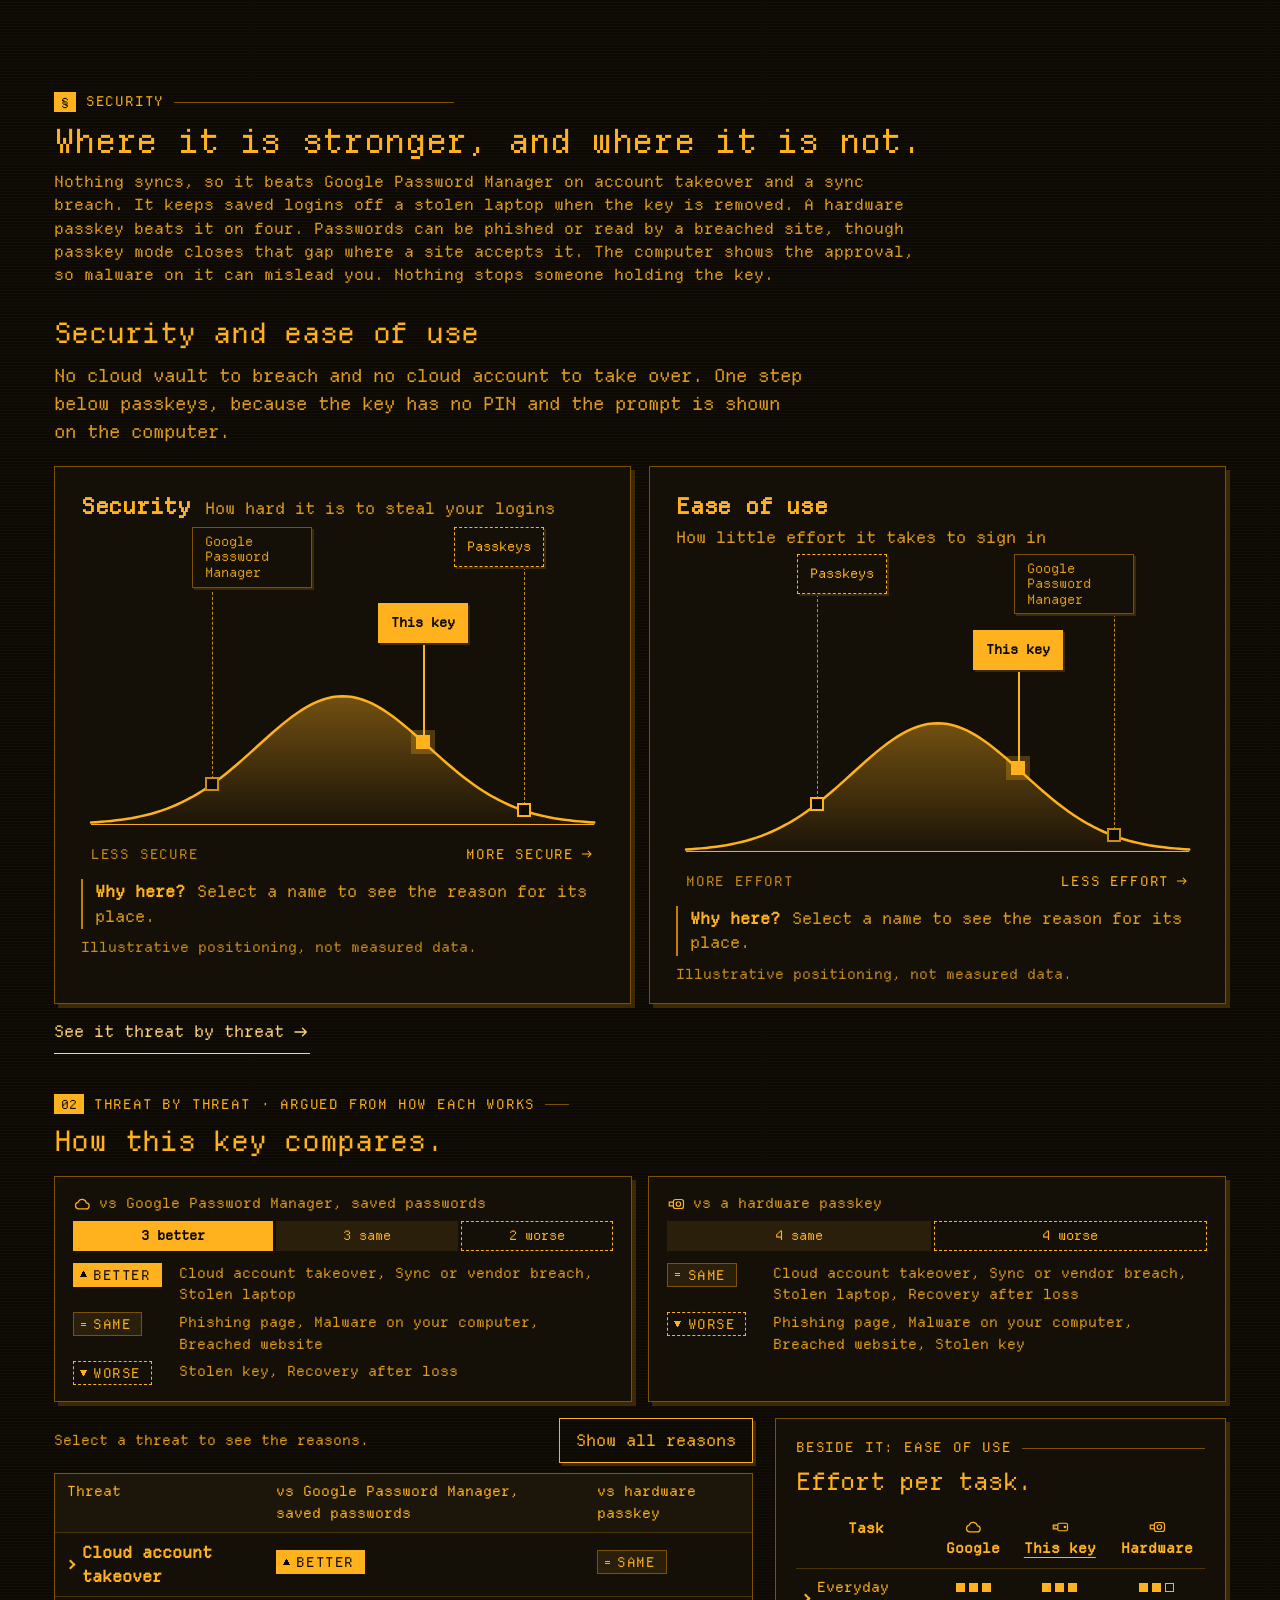
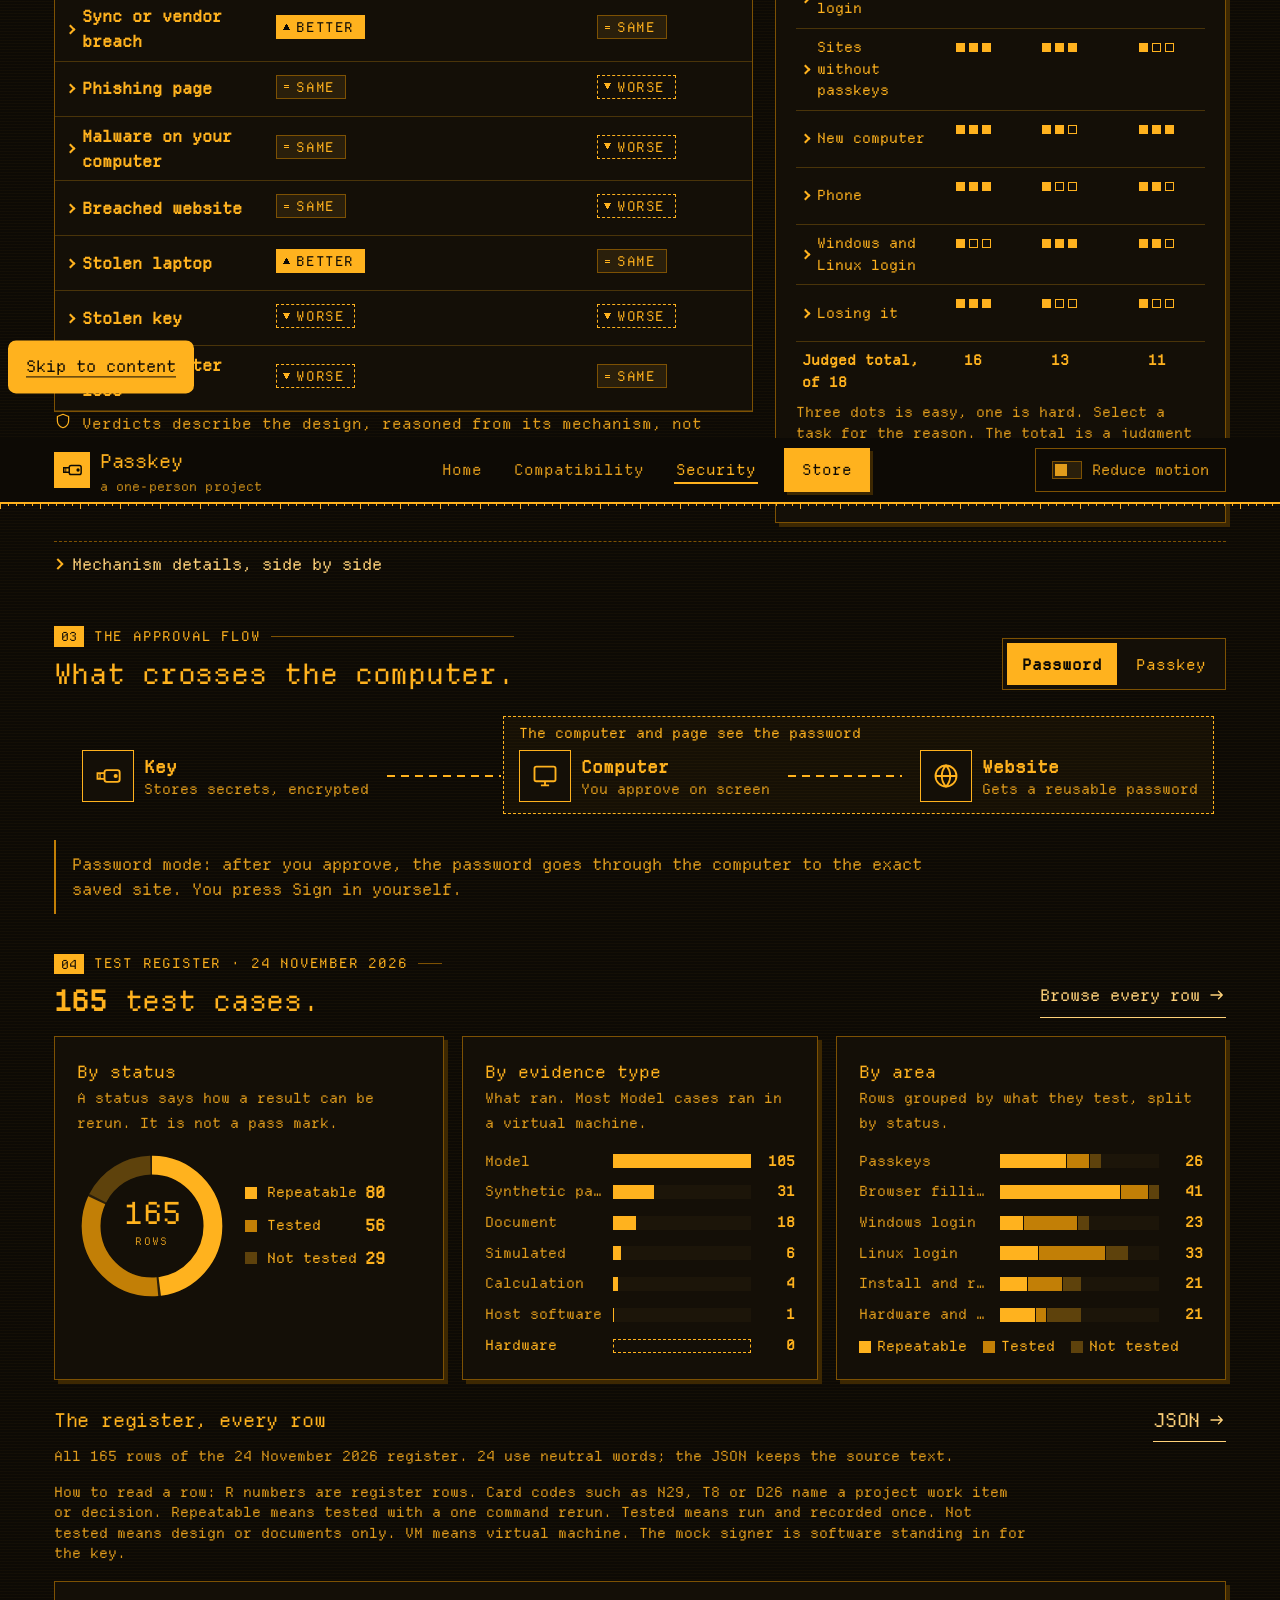
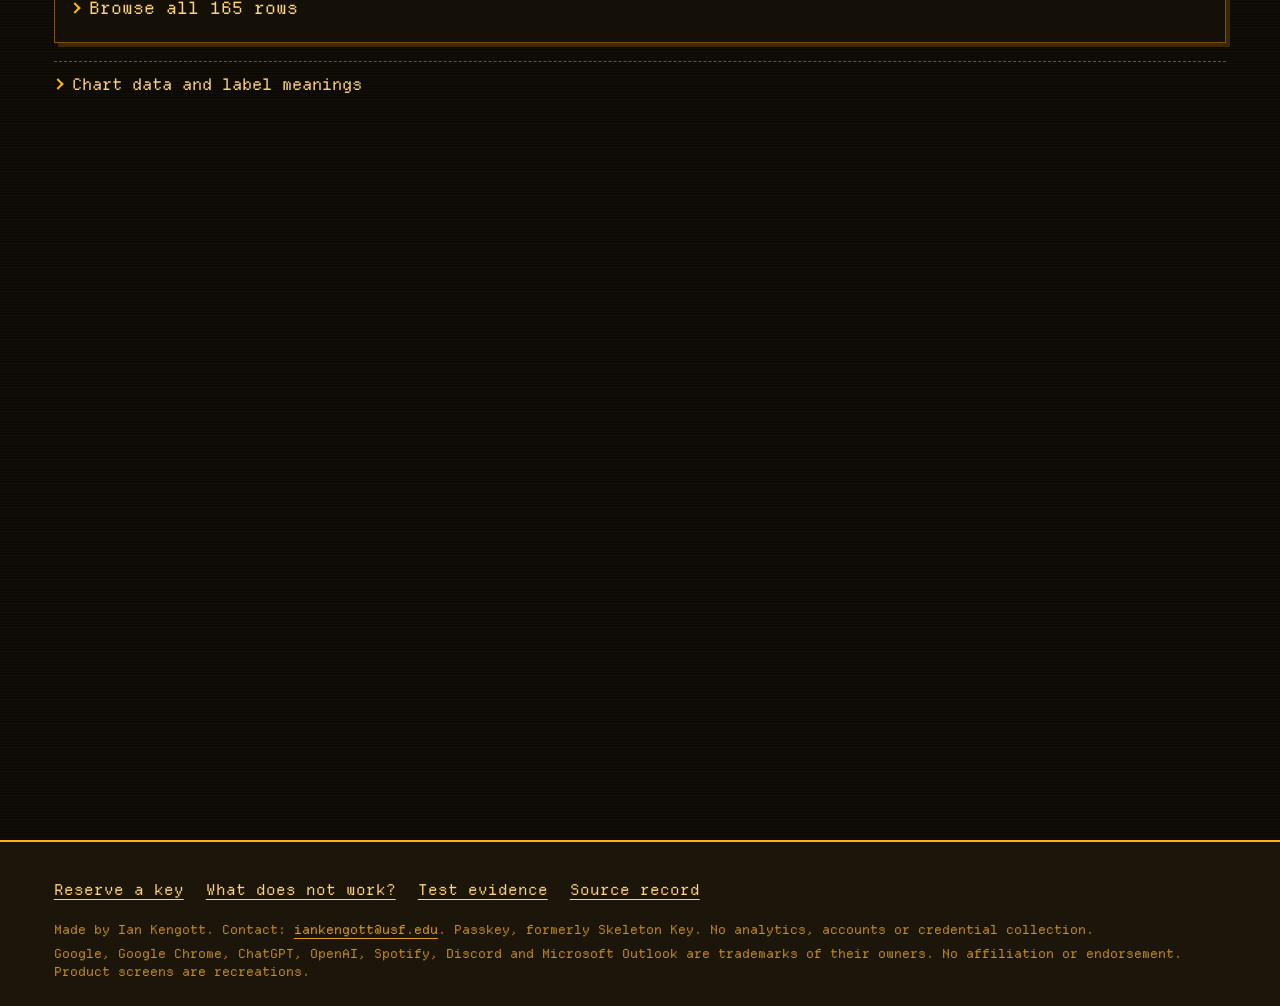
==== commit 0c5f4b74: "Publish the simpler Passkey home and side-by-side comparisons" ====
--- a/architecture.html
+++ b/architecture.html
@@ -1,5 +1,5 @@
 <!doctype html>
-<html lang="en"><head><meta charset="utf-8"><meta name="viewport" content="width=device-width,initial-scale=1"><meta name="color-scheme" content="dark"><meta http-equiv="Content-Security-Policy" content="default-src 'none'; img-src 'self' data:; media-src 'self'; font-src 'self'; style-src 'self'; script-src 'self' 'sha256-HjDVeatQqzeTIyRO6r7xPxtxih8Wdf2N7pAvuCn+iWc='; connect-src 'none'; base-uri 'none'; form-action 'none'"><title>Page moved | Passkey</title><meta name="description" content="This page has moved."><noscript><meta http-equiv="refresh" content="0; url=security.html#flow"></noscript><meta name="robots" content="noindex,follow"><meta property="og:type" content="website"><meta property="og:site_name" content="Passkey"><meta property="og:title" content="Page moved | Passkey"><meta property="og:description" content="This page has moved."><meta property="og:image" content="https://iankengott.github.io/passkey-site/assets/video/poster-full-poised.jpg"><meta property="og:image:width" content="1920"><meta property="og:image:height" content="1200"><meta property="og:image:alt" content="Still from the Passkey demo video: a small USB key waits beside the USB port of a desktop PC"><meta name="twitter:card" content="summary_large_image"><meta name="twitter:title" content="Page moved | Passkey"><meta name="twitter:description" content="This page has moved."><meta name="twitter:image" content="https://iankengott.github.io/passkey-site/assets/video/poster-full-poised.jpg"><meta name="twitter:image:alt" content="Still from the Passkey demo video: a small USB key waits beside the USB port of a desktop PC"><script type="application/ld+json">{"@context":"https://schema.org","@type":"WebPage","name":"Page moved | Passkey","url":"https://iankengott.github.io/passkey-site/security.html","description":"This page has moved."}</script><link rel="icon" type="image/svg+xml" href="assets/favicon.svg?v=1"><link rel="icon" type="image/png" sizes="32x32" href="assets/favicon-32.png?v=1"><link rel="shortcut icon" href="favicon.ico?v=1"><link rel="apple-touch-icon" sizes="180x180" href="assets/apple-touch-icon.png"><meta name="theme-color" content="#0d0a05"><link rel="stylesheet" href="assets/site.css"><link rel="stylesheet" href="assets/data.css"><script src="assets/site.js" defer></script></head><body data-redirect="security.html#flow">
+<html lang="en"><head><meta charset="utf-8"><meta name="viewport" content="width=device-width,initial-scale=1"><meta name="color-scheme" content="dark"><meta http-equiv="Content-Security-Policy" content="default-src 'none'; img-src 'self' data:; media-src 'none'; font-src 'self'; style-src 'self'; script-src 'self' 'sha256-HjDVeatQqzeTIyRO6r7xPxtxih8Wdf2N7pAvuCn+iWc='; connect-src 'none'; base-uri 'none'; form-action 'none'"><title>Page moved | Passkey</title><meta name="description" content="This page has moved."><noscript><meta http-equiv="refresh" content="0; url=security.html#flow"></noscript><meta name="robots" content="noindex,follow"><meta property="og:type" content="website"><meta property="og:site_name" content="Passkey"><meta property="og:title" content="Page moved | Passkey"><meta property="og:description" content="This page has moved."><meta property="og:image" content="https://iankengott.github.io/passkey-site/assets/passkey-render.jpg"><meta property="og:image:width" content="1600"><meta property="og:image:height" content="1000"><meta property="og:image:alt" content="Concept render of a small USB key with gold contacts and a status light"><meta name="twitter:card" content="summary_large_image"><meta name="twitter:title" content="Page moved | Passkey"><meta name="twitter:description" content="This page has moved."><meta name="twitter:image" content="https://iankengott.github.io/passkey-site/assets/passkey-render.jpg"><meta name="twitter:image:alt" content="Concept render of a small USB key with gold contacts and a status light"><script type="application/ld+json">{"@context":"https://schema.org","@type":"WebPage","name":"Page moved | Passkey","url":"https://iankengott.github.io/passkey-site/security.html","description":"This page has moved."}</script><link rel="icon" type="image/svg+xml" href="assets/favicon.svg?v=1"><link rel="icon" type="image/png" sizes="32x32" href="assets/favicon-32.png?v=1"><link rel="shortcut icon" href="favicon.ico?v=1"><link rel="apple-touch-icon" sizes="180x180" href="assets/apple-touch-icon.png"><meta name="theme-color" content="#0d0a05"><link rel="stylesheet" href="assets/site.css"><link rel="stylesheet" href="assets/data.css"><script src="assets/site.js" defer></script></head><body data-redirect="security.html#flow">
 <svg class="sprite" aria-hidden="true" focusable="false"><defs>
 <symbol id="i-win" viewBox="0 0 24 24"><path fill="currentColor" d="M3 5.2 10.6 4v7.4H3zm8.6-1.3L21 2.5v8.9h-9.4zM3 12.6h7.6V20L3 18.8zm8.6 0H21v8.9l-9.4-1.4z"/></symbol>
 <symbol id="i-linux" viewBox="0 0 24 24"><g fill="none" stroke="currentColor" stroke-width="1.6" stroke-linejoin="round"><path d="M12 2.8c-2.3 0-3.6 1.9-3.6 4.3 0 1.6-.6 2.7-1.7 4.2-1.3 1.8-2.3 3.9-2.1 6.1.1 1.2.8 2.4 2.4 3 1.6.6 3 .9 5 .9s3.4-.3 5-.9c1.6-.6 2.3-1.8 2.4-3 .2-2.2-.8-4.3-2.1-6.1-1.1-1.5-1.7-2.6-1.7-4.2 0-2.4-1.3-4.3-3.6-4.3z"/><path d="M9.5 12.5c0 3 1 6 2.5 6s2.5-3 2.5-6"/></g><circle cx="10.5" cy="7" r=".9" fill="currentColor"/><circle cx="13.5" cy="7" r=".9" fill="currentColor"/><path fill="currentColor" d="M10.6 9h2.8L12 10.6z"/></symbol>
--- a/assets/site.css
+++ b/assets/site.css
@@ -781,7 +781,12 @@
 
 .pos-claim{color:var(--muted);font-size:18px;max-width:68ch;margin:-6px 0 20px}
 .pos-more{margin:6px 0 0}
-.curves .track{padding-bottom:6px}
+.curve-grid{display:grid;grid-template-columns:repeat(2,minmax(0,1fr));gap:18px}
+@media (max-width:900px){.curve-grid{grid-template-columns:minmax(0,1fr)}}
+.curve-grid .curve{--la:150px;--rowh:76px}
+.curve-grid .cm-gpm .cm-label{white-space:normal;width:max-content;max-width:clamp(86px,20vw,120px)}
+.curve-grid .cm-label{font-size:13px}
+.curve-grid .cm-label .ico{display:none}
 .curve{height:100%;margin:0;padding:22px 26px 18px;border:1px solid var(--line);border-radius:20px;background:radial-gradient(90% 80% at 50% 100%,rgba(255,196,30,.08),transparent 70%),linear-gradient(180deg,var(--s2),var(--s1));--la:112px;--ph:210px;--rowh:56px}
 .curve figcaption{display:flex;flex-wrap:wrap;align-items:baseline;gap:2px 14px;margin-bottom:4px}
 .curve figcaption strong{font-size:22px;letter-spacing:-.01em}
@@ -1674,40 +1679,14 @@
 .px-winbar .px-start{background:conic-gradient(var(--ink) 0 25%,var(--a2) 0 50%,var(--ink) 0 75%,var(--a2) 0)}
 .px-search{padding:0 30px 0 8px;border:1px solid var(--a2);font-size:11px;color:var(--ink2)}
 .px-winbar .px-clock{position:absolute;right:10px;font-size:11px}
-.px-desk{display:grid;grid-template-columns:repeat(3,1fr);gap:5%;padding:7% 6%;align-content:center}
+.px-desk{display:grid;grid-template-columns:minmax(0,1fr);gap:8px;padding:5%;align-content:center}
+.px-tile{min-height:44px;padding:6px 10px;text-align:left;font-size:clamp(12px,1.1vw,16px)}
+.px-tile small{display:block;font-size:.8em;line-height:1.25}
 .px-hero[data-os=linux] .px-desk,.px-hero[data-os=linux] .px-win{grid-row:2}
-.px-tile{display:grid;grid-template-rows:1fr auto;gap:6px;min-height:0;padding:8px;aspect-ratio:4/3.4;text-align:center;font-size:clamp(12px,1.1vw,16px)}
-.px-art{display:grid;border:2px solid var(--ink);background:var(--paper);overflow:hidden;font-style:normal}
-.px-tile:hover .px-art{border-color:var(--paper)}
-.px-art b{display:block}
-.px-t-chat .px-art{grid-template-columns:20% 30% 1fr}
-.px-t-chat .px-rail{background:var(--a0);display:grid;gap:5px;align-content:start;justify-items:center;padding-top:6px}
-.px-t-chat .px-rail u{width:60%;aspect-ratio:1;border-radius:50%;background:var(--a2)}
-.px-t-chat .px-chan{background:var(--a0);opacity:.6}
-.px-t-chat .px-msg{display:grid;gap:5px;align-content:end;padding:6px}
-.px-t-chat .px-msg s{height:5px;background:var(--a2)}
-.px-t-web .px-art{grid-template-rows:auto auto 1fr}
-.px-t-web .px-tabs{display:flex;gap:3px;padding:4px 4px 0;background:var(--a0)}
-.px-t-web .px-tabs u{width:38%;height:9px;border:1.5px solid var(--a2);border-bottom:0;border-radius:4px 4px 0 0}
-.px-t-web .px-omni{margin:4px 6px;height:9px;border:1.5px solid var(--a2);border-radius:9px}
-.px-t-web .px-pg{margin:8% 25%;border:1.5px solid var(--a1)}
-.px-t-mail .px-art{grid-template-columns:22% 1fr;grid-template-rows:12px 1fr}
-.px-t-mail .px-mbar{grid-column:1/-1;background:var(--a2)}
-.px-t-mail .px-fold{background:var(--a0)}
-.px-t-mail .px-list{display:grid;gap:6px;align-content:start;padding:6px}
-.px-t-mail .px-list s{height:5px;background:var(--a1)}
-.px-win{display:grid;grid-template-rows:auto auto auto 1fr;min-height:0;margin:3%;border:2px solid var(--ink);background:var(--paper)}
+.px-win{display:grid;grid-template-rows:auto 1fr;min-height:0;margin:3%;border:2px solid var(--ink);background:var(--paper)}
 .px-titlebar{display:flex;justify-content:space-between;align-items:center;padding:0 0 0 10px;border-bottom:2px solid var(--ink)}
 .px-x{min-height:30px;padding:2px 12px;border:0;border-left:2px solid var(--ink)}
-.px-tabsbar{display:flex;gap:4px;padding:5px 8px 0;background:var(--a0)}
-.px-tab{padding:2px 10px;border:1px solid var(--a2);border-bottom:0;border-radius:6px 6px 0 0;font-size:11px;color:var(--ink2)}
-.px-tab.px-on{background:var(--paper);color:var(--ink)}
-.px-omnibar{margin:5px 8px;padding:2px 10px;border:1px solid var(--a2);border-radius:12px;font-size:11px;color:var(--ink2)}
 .px-appbody{display:flex;min-height:0}
-.px-siderail{width:44px;background:var(--a0);display:grid;gap:8px;align-content:start;justify-items:center;padding-top:8px}
-.px-siderail u{width:26px;height:26px;border-radius:50%;background:var(--a1)}
-.px-folders{width:22%;padding:8px;background:var(--a0);color:var(--ink2)}
-.px-folders p{margin:0 0 6px}
 .px-card{flex:1;align-self:center;max-width:340px;margin:auto;padding:14px 16px}
 .px-card h3{margin:0;font-size:1.4em}
 .px-host{margin:2px 0 10px;color:var(--ink2)}
@@ -1724,7 +1703,7 @@
 .px-pk-q b{font-weight:400;text-decoration:underline}
 .px-pk-act{display:flex;gap:8px}
 .px-pk-act button{min-height:34px;padding:4px 12px}
-.px-pk-ok,.px-pk-press{background:var(--fill);color:var(--on-fill)}
+.px-pk-ok,.px-pk-press,.px-pk-fallback{background:var(--fill);color:var(--on-fill)}
 .px-pk.px-ok{box-shadow:none;border-style:dashed}
 .px-keyglyph{margin:0 0 8px;height:22px}
 .px-keyglyph i{display:inline-block;width:46px;height:18px;margin-left:14px;border:2px solid var(--ink);position:relative}
@@ -1751,7 +1730,7 @@
  .px-ctl{margin-top:12px;padding-top:0}
  .px-lbl{font-size:12px;line-height:17px}
  .px-inset{width:min(52%,260px);right:10px;top:10px}
- .px-nogl .px-screen{left:3%;right:3%;top:40%;bottom:6%}
+ .px-nogl .px-screen{left:3%;right:3%;top:36%;bottom:4%}
  .px-nogl .px-plug{left:62%;top:70%;width:24%;height:14%}
 }
 /* N38 header widths: Departure Mono is wider than the old text face, so the nav tightens at tablet and phone widths */
@@ -1761,8 +1740,6 @@
 @media (min-width:1200px) and (max-height:700px){.take{padding:8px 12px 10px}.take-q{font-size:14px;line-height:1.25;margin-bottom:6px}#take-control{min-height:44px;font-size:15px}.take-hint{font-size:12px;line-height:1.25;margin-top:4px}}
 @media (max-width:1000px){.glance{grid-template-columns:minmax(0,1fr)}}
 .stat-row>div{min-width:0}
-/* the video section changes its own layout as the video starts; it must not drag the page scroll with it */
-#demo,#demo *{overflow-anchor:none}
 @media (max-width:860px){.px-inspecting #px-model{height:min(118vw,500px)}.px-note{font-size:11px;bottom:6px}}
 .demo-tag{display:table}
 /* without scripts the hero shows the still render and no inspect hint */
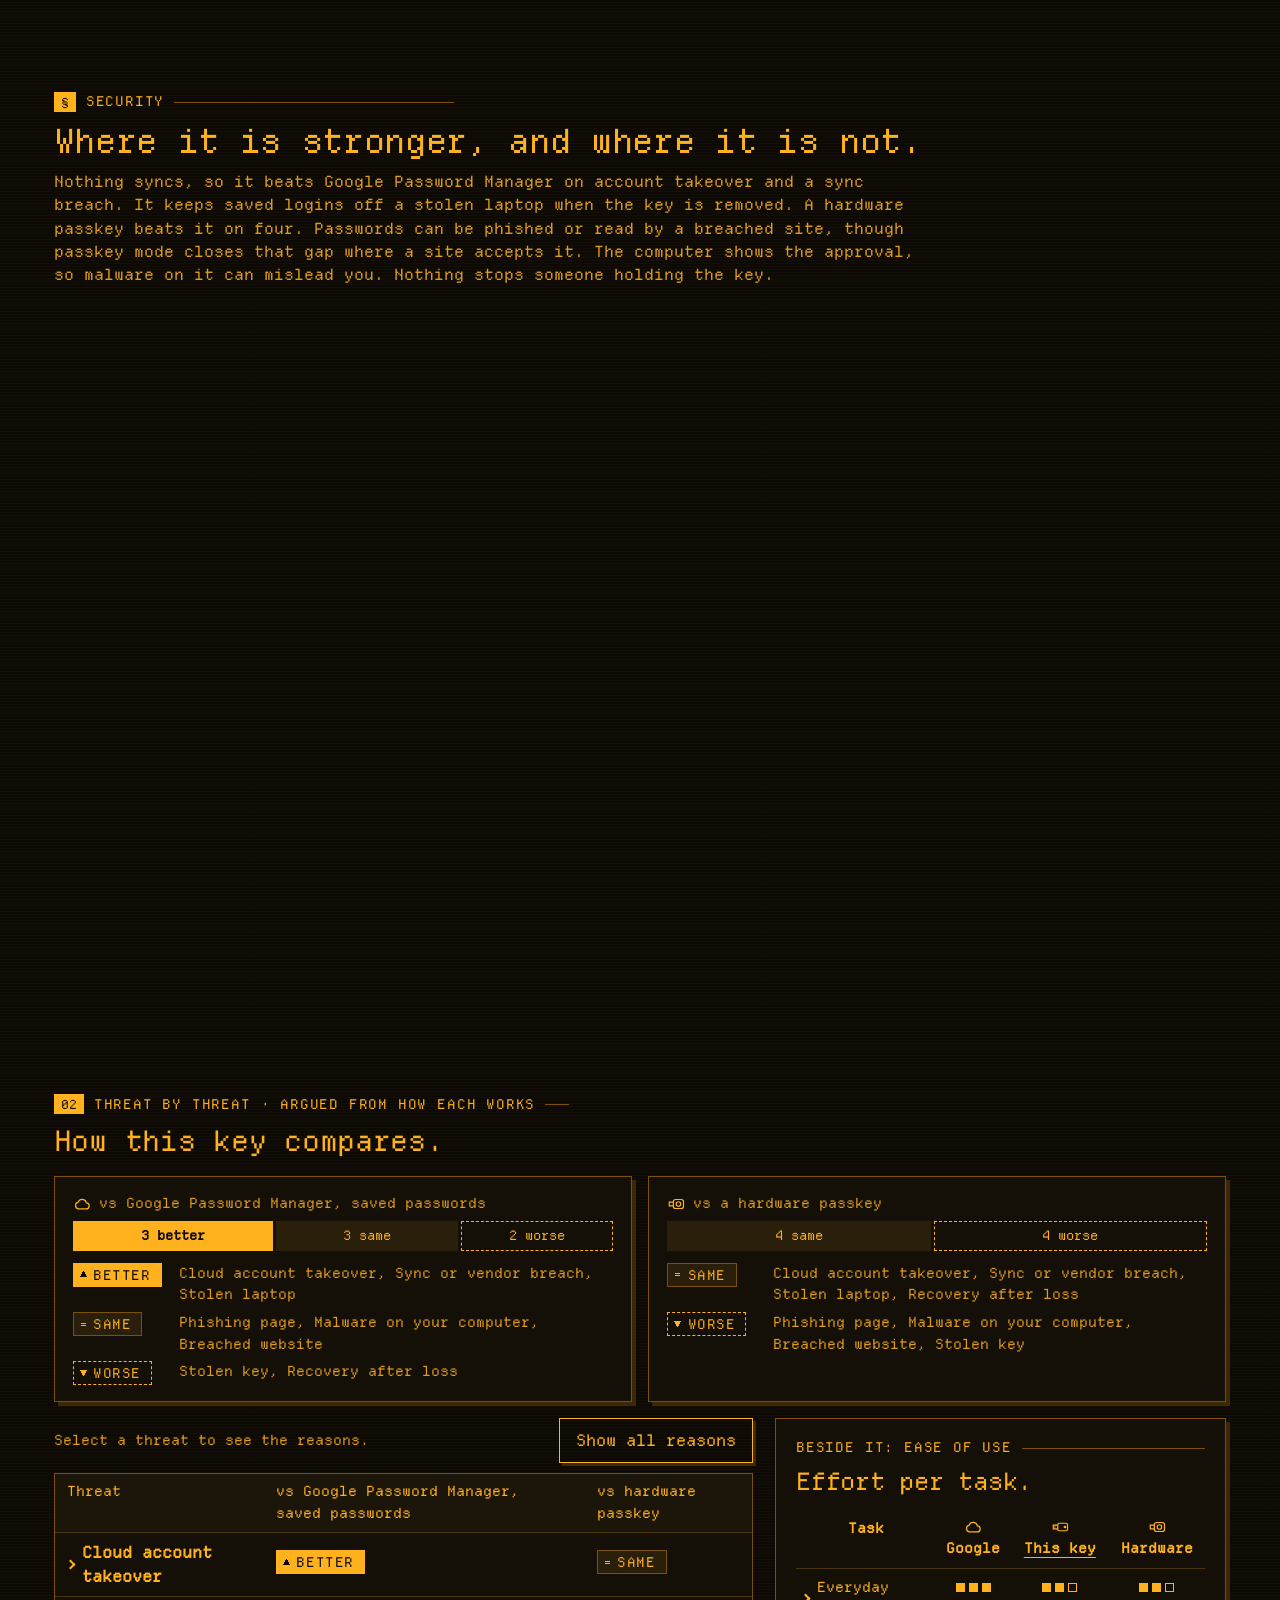
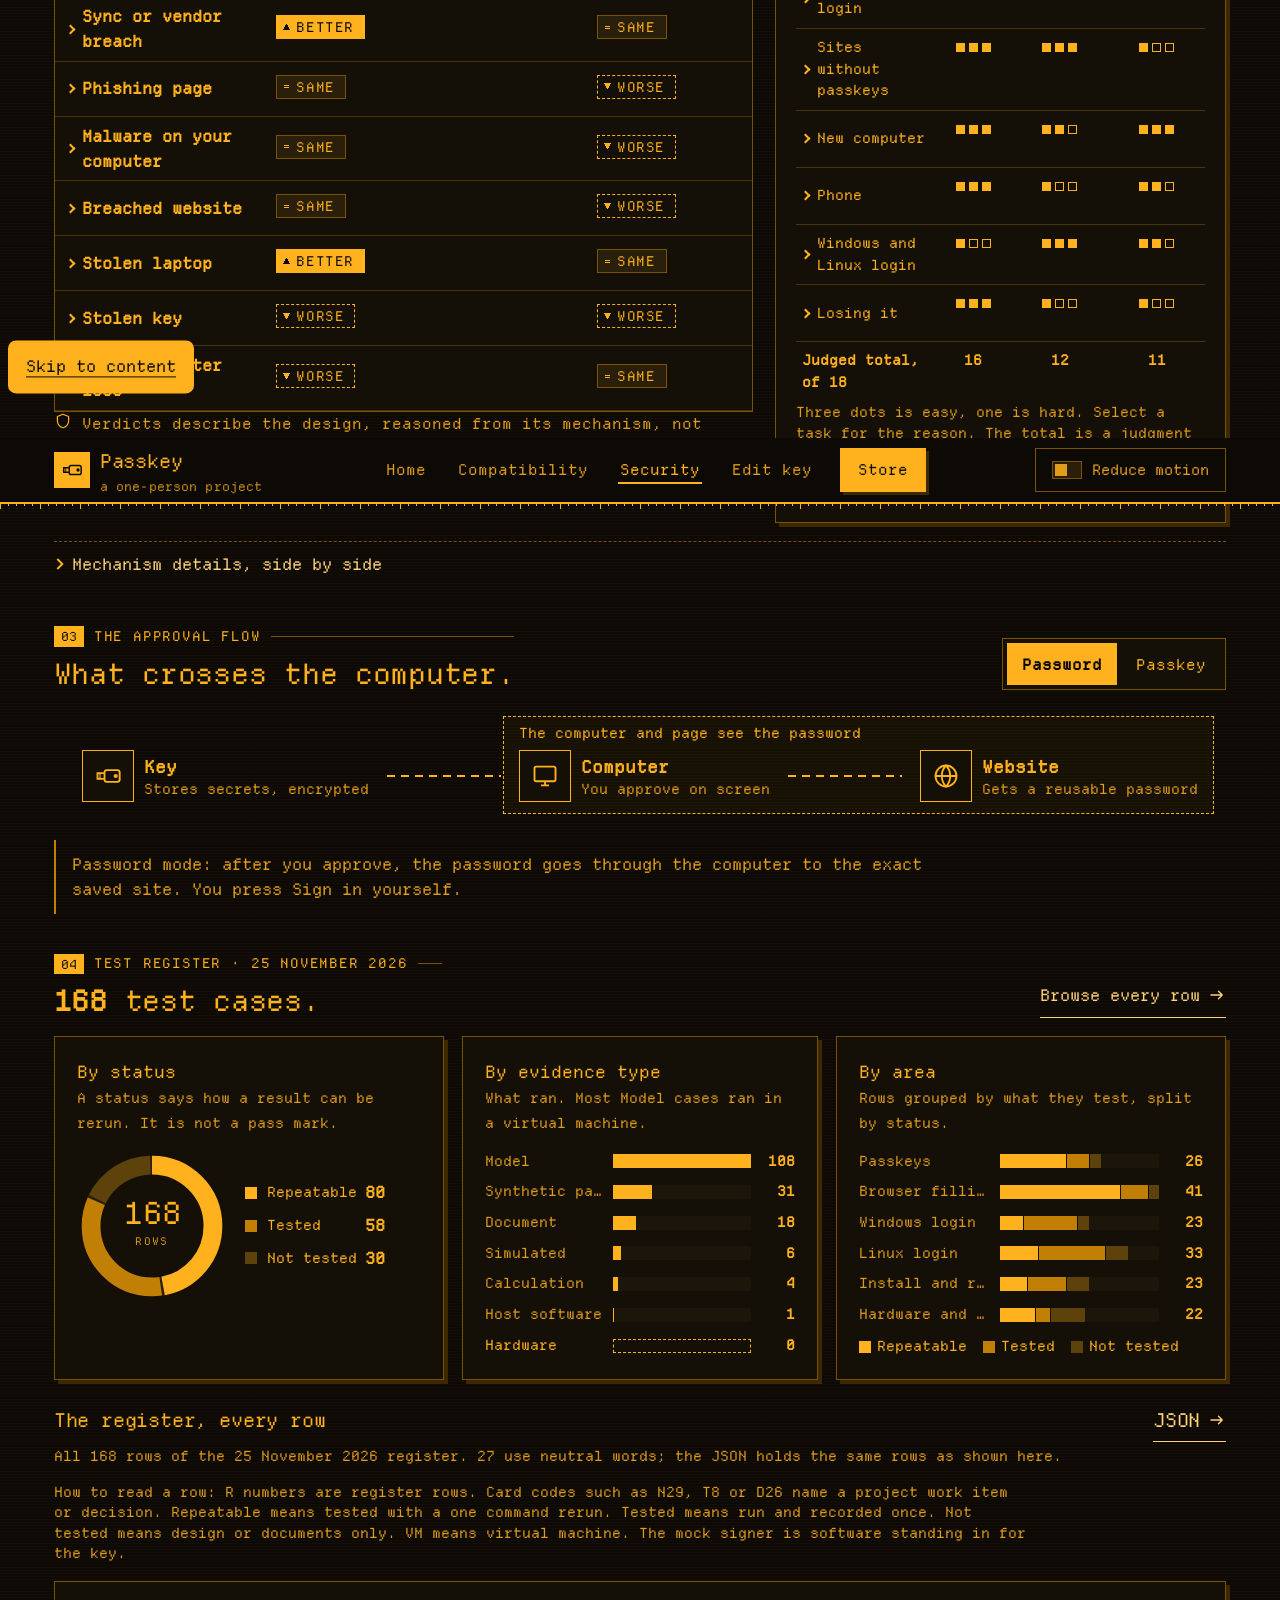
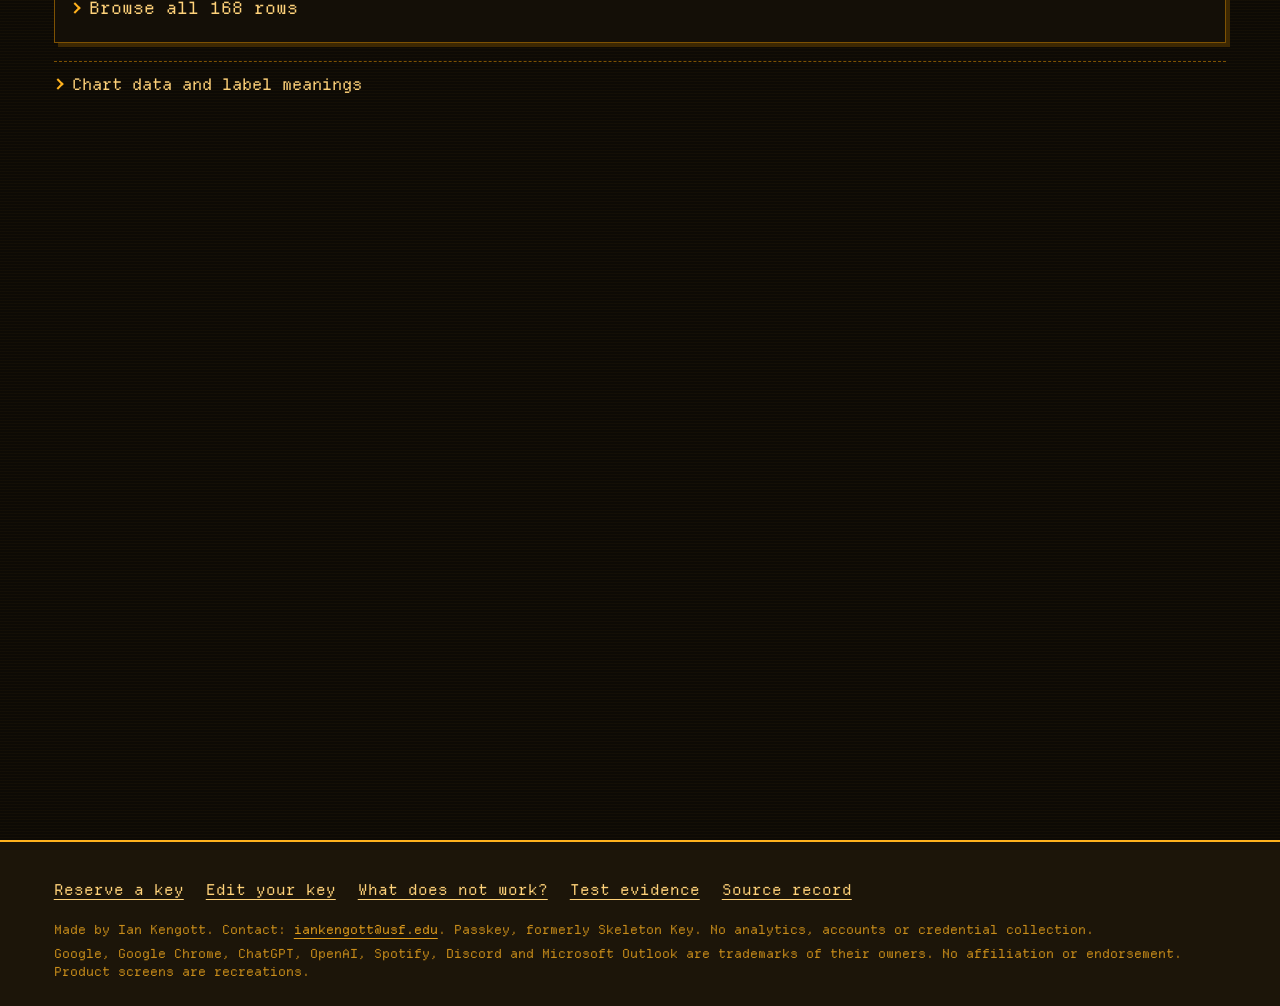
==== commit 716947d6: "Add the key settings editor at /editor/ with nav and footer links; qualify the Firefox rows Co-Autho" ====
--- a/architecture.html
+++ b/architecture.html
@@ -30,6 +30,6 @@
 <symbol id="i-mail" viewBox="0 0 24 24"><g fill="none" stroke="currentColor" stroke-width="1.7" stroke-linejoin="round"><rect x="3" y="5.5" width="18" height="13" rx="2"/><path d="m3.8 7 8.2 6.2L20.2 7"/></g></symbol>
 <symbol id="i-dots" viewBox="0 0 24 24"><g fill="currentColor"><circle cx="5" cy="12" r="1.9"/><circle cx="12" cy="12" r="1.9"/><circle cx="19" cy="12" r="1.9"/></g></symbol>
 </defs></svg><a class="skip" href="#main">Skip to content</a>
-<header class="top"><div class="top-in"><a class="brand" href="index.html"><span class="brand-mark" aria-hidden="true"><svg class="ico" aria-hidden="true" focusable="false"><use href="#i-key"/></svg></span><span class="brand-word">Passkey<small>a one-person project</small></span></a><nav aria-label="Main"><a href="index.html">Home</a><a href="compatibility.html">Compatibility</a><a href="security.html">Security</a><a class="nav-buy" href="store.html">Store</a></nav><div class="motion js-only"><button id="motion" type="button" aria-pressed="false" aria-describedby="motion-note"><span class="switch" aria-hidden="true"></span><span>Reduce motion</span></button><span id="motion-note" class="motion-note" hidden>Already reduced by your system setting.</span></div></div></header>
+<header class="top"><div class="top-in"><a class="brand" href="index.html"><span class="brand-mark" aria-hidden="true"><svg class="ico" aria-hidden="true" focusable="false"><use href="#i-key"/></svg></span><span class="brand-word">Passkey<small>a one-person project</small></span></a><nav aria-label="Main"><a href="index.html">Home</a><a href="compatibility.html">Compatibility</a><a href="security.html">Security</a><a href="editor/index.html">Edit key</a><a class="nav-buy" href="store.html">Store</a></nav><div class="motion js-only"><button id="motion" type="button" aria-pressed="false" aria-describedby="motion-note"><span class="switch" aria-hidden="true"></span><span>Reduce motion</span></button><span id="motion-note" class="motion-note" hidden>Already reduced by your system setting.</span></div></div></header>
 <main id="main"><div class="page-head"><p class="eyebrow">Moved</p><h1>This page has moved.</h1><p class="lead"><a href="security.html#flow">Continue to the current page</a>.</p></div></main>
-<footer><div class="foot-in"><nav aria-label="Footer"><a href="store.html">Reserve a key</a><a href="compatibility.html#works">What does not work?</a><a href="security.html#evidence">Test evidence</a><a href="assets/sources.json">Source record</a></nav><p class="foot-made">Made by Ian Kengott. Contact: <a href="mailto:iankengott@usf.edu">iankengott@usf.edu</a>. <span class="fine">Passkey, formerly Skeleton Key. No analytics, accounts or credential collection.</span></p><p class="foot-legal">Google, Google Chrome, ChatGPT, OpenAI, Spotify, Discord and Microsoft Outlook are trademarks of their owners. No affiliation or endorsement. Product screens are recreations.</p></div></footer></body></html>+<footer><div class="foot-in"><nav aria-label="Footer"><a href="store.html">Reserve a key</a><a href="editor/index.html">Edit your key</a><a href="compatibility.html#works">What does not work?</a><a href="security.html#evidence">Test evidence</a><a href="assets/sources.json">Source record</a></nav><p class="foot-made">Made by Ian Kengott. Contact: <a href="mailto:iankengott@usf.edu">iankengott@usf.edu</a>. <span class="fine">Passkey, formerly Skeleton Key. No analytics, accounts or credential collection.</span></p><p class="foot-legal">Google, Google Chrome, ChatGPT, OpenAI, Spotify, Discord and Microsoft Outlook are trademarks of their owners. No affiliation or endorsement. Product screens are recreations.</p></div></footer></body></html>
--- a/assets/site.css
+++ b/assets/site.css
@@ -1045,13 +1045,7 @@
 @media (min-width:1200px){.verr{inset:0;aspect-ratio:auto;border-radius:16px}}
 .vsteps{display:none}
 @media (max-width:700px){.vsteps{display:block;margin:10px max(var(--gut),16px) 0;font-size:15px;line-height:1.4;font-weight:550;color:var(--text)}}
-.addr-box{margin-top:16px;padding-top:14px;border-top:1px solid var(--line)}
-.addr-line{display:flex;flex-wrap:wrap;align-items:center;justify-content:center;gap:8px 12px;margin:0 0 10px}
-.addr{font:600 16px var(--mono);color:var(--text);-webkit-user-select:all;user-select:all;overflow-wrap:anywhere}
-.copy-addr{min-height:44px;padding:0 16px}
 .addr-help{margin:0;font-size:14px;line-height:1.45;color:var(--muted)}
-.addr-done{margin:6px 0 0;font-size:14px;color:var(--gold-hi)}
-.addr-done:empty{display:none}
 .foot-made,.foot-legal{margin:0 0 6px;font-size:14px;color:var(--soft)}
 .foot-made a{color:var(--muted)}
 .reg-gloss{margin:4px 0 12px;font-size:14px;line-height:1.45;color:var(--muted);max-width:980px}
@@ -1061,8 +1055,6 @@
 .price b{font-size:clamp(42px,3.6vw,52px)}
 .price-note{margin-bottom:14px}
 
-.addr-box{margin-top:12px;padding-top:10px}
-.addr-line{margin-bottom:6px}
 .buy-terms{gap:10px}
 @media (min-width:861px){.buy-grid{padding:30px 36px;grid-template-columns:minmax(0,1fr) minmax(360px,440px)}}
 @media (max-width:700px){.foot-made .fine{display:none}.buy-terms{gap:8px}.buy-terms li{font-size:14.5px;gap:10px}.buy-copy h2{font-size:24px}}
@@ -1070,7 +1062,7 @@
 @media (max-width:700px){#buy .buy-copy .eyebrow{display:none}}
 .offer-tag{margin-bottom:4px}.price{margin-bottom:4px}
 @media (min-width:701px){.foot-in{padding-top:22px;padding-bottom:24px}}
-@media (max-width:700px){.addr-box{margin-top:10px;padding-top:8px}.price-note{margin-bottom:12px}.vsteps{margin-top:8px}}
+@media (max-width:700px){.price-note{margin-bottom:12px}.vsteps{margin-top:8px}}
 /* 701 to 900 px: one header row without breaking words; the Reserve pill stays */
 @media (min-width:701px) and (max-width:900px){
  .top-in{gap:12px}
@@ -1134,9 +1126,6 @@
 .vnote a:hover{color:var(--gold-hi)}
 /* Reserve card: the status line next to the button, and the help line emphasised after a press on Reserve yours */
 .price-only{margin:10px 0 0;font-size:14px;line-height:1.4;color:var(--text);text-align:center;font-weight:550}
-.addr-nudge{display:block;color:var(--gold-hi);font-size:15px}
-.addr-nudge[hidden]{display:none}
-.addr-help.nudged{color:var(--text);padding:8px 10px;border-radius:10px;background:var(--hair2);box-shadow:inset 0 0 0 1px var(--hair)}
 .stat-row .mini .nw{white-space:nowrap}
 
 @font-face{font-family:"Departure Mono";src:url(fonts/departure-mono.woff2) format("woff2");font-weight:400;font-style:normal;font-display:swap}
@@ -1291,7 +1280,6 @@
 .price-card .buy-cta:hover{background:#000;border-color:#000;color:var(--fill);box-shadow:4px 4px 0 rgba(30,27,22,.3)}
 .price-card .buy-cta .ico{color:var(--fill)}
 .price-only{color:var(--ink)}
-.addr{color:var(--ink)}
 .addr-help{color:var(--ink2)}
 @media (min-width:861px){
  .price-card{transform:rotate(-1deg)}
@@ -1606,12 +1594,19 @@
 .price-card a.cta.primary{background:var(--fill);border-color:var(--fill);color:var(--on-fill)}
 .price-card a.cta.primary:hover{background:var(--fill-hi);border-color:var(--fill-hi);color:var(--on-fill)}
 .price-card a.cta.primary .ico{color:var(--on-fill)}
-.price-only,.addr{color:var(--ink)}
-.addr-box{border-top:1px dashed var(--line2)}
-.addr-nudge{color:var(--pen)}
-.addr-help.nudged{color:var(--ink);background:var(--paper3);box-shadow:inset 0 0 0 1.5px var(--ink)}
-.addr-done{color:var(--pen)}
-.copy-addr{background:transparent}
+.price-only{color:var(--ink)}
+#reserve-status{margin-top:10px;text-align:center}
+#reserve-status:empty,#reserve-error[hidden]{display:none}
+#reserve:disabled{opacity:.6;cursor:default}
+#reserve-dialog{width:min(520px,calc(100% - 24px))}
+.reserve-deadline{margin:12px 0 16px;padding:10px 12px;border-left:3px solid var(--ink);background:var(--sheet)}
+#reserve-form{display:grid;grid-template-columns:repeat(2,minmax(0,1fr));gap:10px 12px}
+#reserve-form label{display:grid;align-content:start;gap:4px;min-width:0;font-size:.9rem}
+#reserve-form label:has([name=contact]),#reserve-phone-field,#reserve-form .dialog-note,#reserve-form button{grid-column:1/-1}
+#reserve-phone-field[hidden]{display:none}
+#reserve-form input,#reserve-form select{width:100%;min-height:42px;padding:6px 8px;border:1px solid var(--ink);border-radius:0;background:var(--paper);color:var(--ink);font:inherit;font-size:16px}
+#reserve-form .dialog-note{margin:2px 0;font-size:.88rem}
+#reserve-form button{justify-self:start}
 .skip{background:var(--fill);color:var(--on-fill);border:2px solid var(--fill)}
 
 /* ================= the pixel hero ================= */
@@ -1655,6 +1650,7 @@
 .px-story .px-text{display:flex;flex-direction:column;padding:clamp(24px,3vw,48px) var(--gut);border-right:2px solid var(--ink)}
 .px-story{grid-template-columns:minmax(260px,30%) 1fr}
 .px-story-on .px-grid{display:none}
+.px-clouding :is(.px-grid,.px-story,#px-screen,#px-plug,#px-gesture){opacity:var(--px-ui-opacity,1)}
 .px-say{margin:0 0 12px;font-size:clamp(30px,3vw,50px);line-height:1.08;max-width:12ch;outline:none}
 .px-say-sub{margin:0;color:var(--ink2);max-width:32ch}
 .px-ctl{display:flex;gap:10px;margin-top:auto;padding-top:24px}
@@ -1701,9 +1697,19 @@
 .px-pk-tag{margin:0 0 4px;font-size:.85em;color:var(--ink2);letter-spacing:.08em}
 .px-pk-q{margin:0 0 8px}
 .px-pk-q b{font-weight:400;text-decoration:underline}
+.px-w-password .px-appbody{overflow:auto}
+.px-w-password .px-card{align-self:flex-start;min-width:0}
+.px-card input{min-width:0}
+.px-pk-accounts{min-width:0;margin:0 0 8px;padding:0;border:0}
+.px-pk-accounts legend{padding:0;margin-bottom:4px}
+.px-pk-accounts label{display:flex;align-items:center;gap:8px;min-height:32px;margin:0;padding:2px 6px;border:1px solid var(--a2);color:var(--ink);cursor:pointer;overflow-wrap:anywhere}
+.px-pk-accounts label+label{margin-top:4px}
+.px-pk-accounts label:has(:checked){border-color:var(--ink);background:var(--a0)}
+.px-pk-accounts input{flex:none;margin:0;accent-color:var(--fill)}
 .px-pk-act{display:flex;gap:8px}
 .px-pk-act button{min-height:34px;padding:4px 12px}
 .px-pk-ok,.px-pk-press,.px-pk-fallback{background:var(--fill);color:var(--on-fill)}
+.px-pk-ok:disabled{background:transparent;color:var(--ink2);cursor:default}
 .px-pk.px-ok{box-shadow:none;border-style:dashed}
 .px-keyglyph{margin:0 0 8px;height:22px}
 .px-keyglyph i{display:inline-block;width:46px;height:18px;margin-left:14px;border:2px solid var(--ink);position:relative}
@@ -1764,3 +1770,19 @@
 @media (max-width:340px){.top nav a{font-size:11.5px;padding:6px 3px}}
 @media (max-width:420px){.enhanced .matrix{table-layout:fixed}.enhanced .matrix .st{white-space:normal}.enhanced .matrix tbody th{width:50%}}
 @media (min-width:1040px) and (max-width:1199px){.matrix tbody th{min-width:150px;font-size:14px}.matrix thead th{font-size:13px;white-space:normal}}
+
+#about{display:grid;grid-template-columns:clamp(112px,31vw,192px) minmax(0,1fr);align-items:center;gap:clamp(12px,3vw,32px)}
+.about-portrait{position:relative;isolation:isolate;aspect-ratio:1}
+.about-portrait img,.about-portrait canvas{position:relative;z-index:1;display:block;width:100%;height:100%}
+.about-portrait img{filter:grayscale(1) sepia(1) saturate(2.1)}
+#about-pixels{image-rendering:pixelated}
+#about-particles{position:absolute;z-index:2;inset:-8px;width:calc(100% + 16px);height:calc(100% + 16px);pointer-events:none}
+.about-portrait [hidden]{display:none}
+.about-copy p:last-child{margin-bottom:0}
+
+/* N39: the header gained a fifth link, Edit key. Between 701 and 1100 px the links stay on one line and the brand's small line gives way, so the Store button is never squeezed. */
+@media (min-width:701px) and (max-width:1100px){.top nav a{white-space:nowrap}.top-in{gap:10px}.brand-word small{display:none}.top nav{margin-left:auto;margin-right:0}}
+@media (min-width:1001px) and (max-width:1100px){.top nav a{padding:8px 8px}.top nav a.nav-buy{padding:6px 12px;margin-left:6px}}
+@media (min-width:701px) and (max-width:790px){.top nav a{padding:8px 4px;font-size:13px}.top nav a.nav-buy{padding:6px 8px;margin-left:2px}.top-in{gap:6px}}
+/* N39: five header links at 341 to 380 px (the Store pill and four links need less room than the 12.5 px rule leaves) */
+@media (min-width:341px) and (max-width:380px){.top nav a{font-size:11.5px;padding:6px 3px}.top nav a.nav-buy{padding:5px 6px}}
--- a/assets/data.css
+++ b/assets/data.css
@@ -1,7 +1,7 @@
 /* Generated by build.py. Positions and chart sizes. */
-.donut .dseg-0{--dash:156.41px 326.73px;--off:0.00px}
-.donut .dseg-1{--dash:108.89px 326.73px;--off:-158.41px}
-.donut .dseg-2{--dash:55.42px 326.73px;--off:-269.30px}
+.donut .dseg-0{--dash:153.58px 326.73px;--off:0.00px}
+.donut .dseg-1{--dash:110.80px 326.73px;--off:-155.58px}
+.donut .dseg-2{--dash:56.34px 326.73px;--off:-268.38px}
 .cm-security-gpm{left:24.0%;--y:0.672;--row:0}
 .cm-security-ours{left:66.0%;--y:0.406;--row:1}
 .cm-security-pk{left:86.0%;--y:0.835;--row:0}
@@ -15,11 +15,11 @@
 .cov-out{flex-grow:3}
 .cov-na{flex-grow:2}
 .evb-model{--w:100.00%}
-.evb-synthetic-page{--w:29.52%}
-.evb-document{--w:17.14%}
-.evb-simulated{--w:5.71%}
-.evb-calculation{--w:3.81%}
-.evb-host-software{--w:0.95%}
+.evb-synthetic-page{--w:28.70%}
+.evb-document{--w:16.67%}
+.evb-simulated{--w:5.56%}
+.evb-calculation{--w:3.70%}
+.evb-host-software{--w:0.93%}
 .evb-hardware{--w:0.00%}
 .ab-0-0{--w:41.46%}
 .ab-0-1{--w:14.63%}
@@ -34,10 +34,10 @@
 .ab-3-1{--w:41.46%}
 .ab-3-2{--w:14.63%}
 .ab-4-0{--w:17.07%}
-.ab-4-1{--w:21.95%}
-.ab-4-2{--w:12.20%}
+.ab-4-1{--w:24.39%}
+.ab-4-2{--w:14.63%}
 .ab-5-0{--w:21.95%}
-.ab-5-1{--w:7.32%}
+.ab-5-1{--w:9.76%}
 .ab-5-2{--w:21.95%}
 .crop-native-2{object-view-box:inset(235px 455px 305px 440px);aspect-ratio:385/260}
 .crop-native-3{object-view-box:inset(235px 455px 200px 440px);aspect-ratio:385/365}
